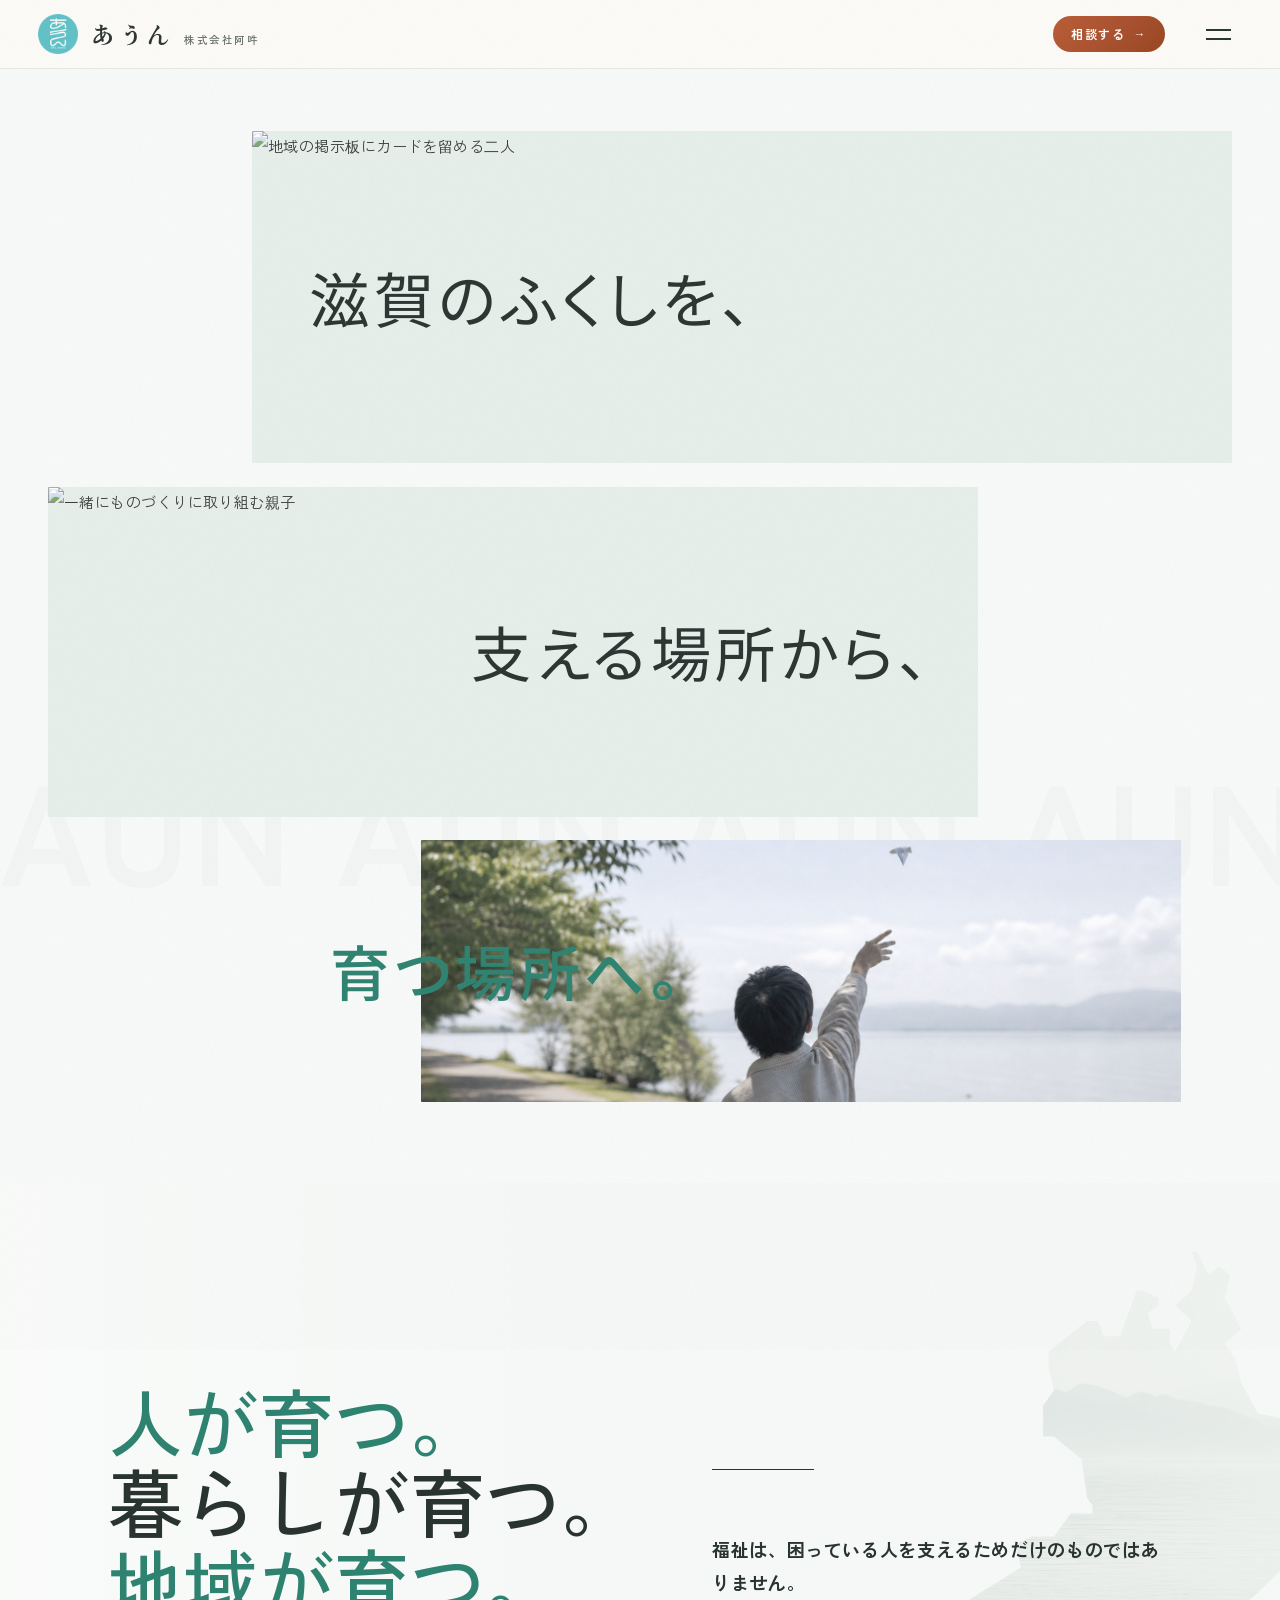
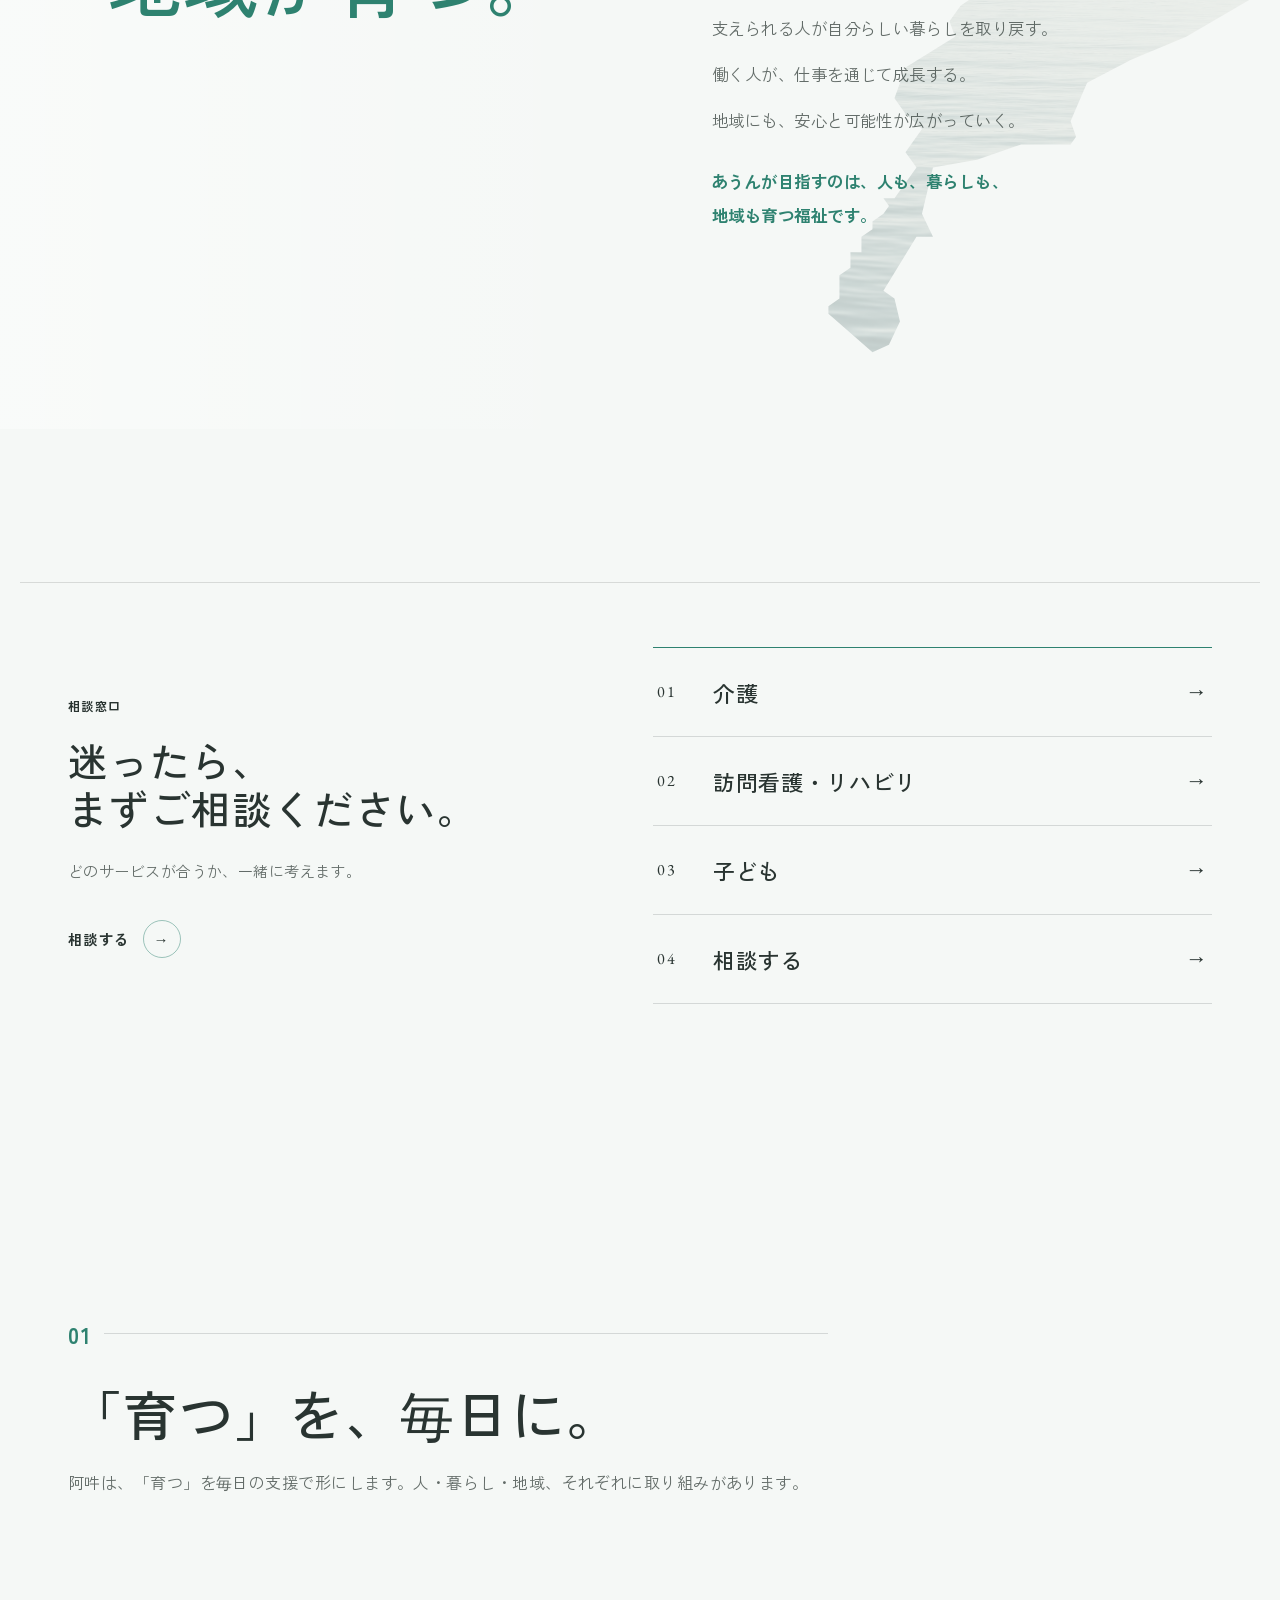
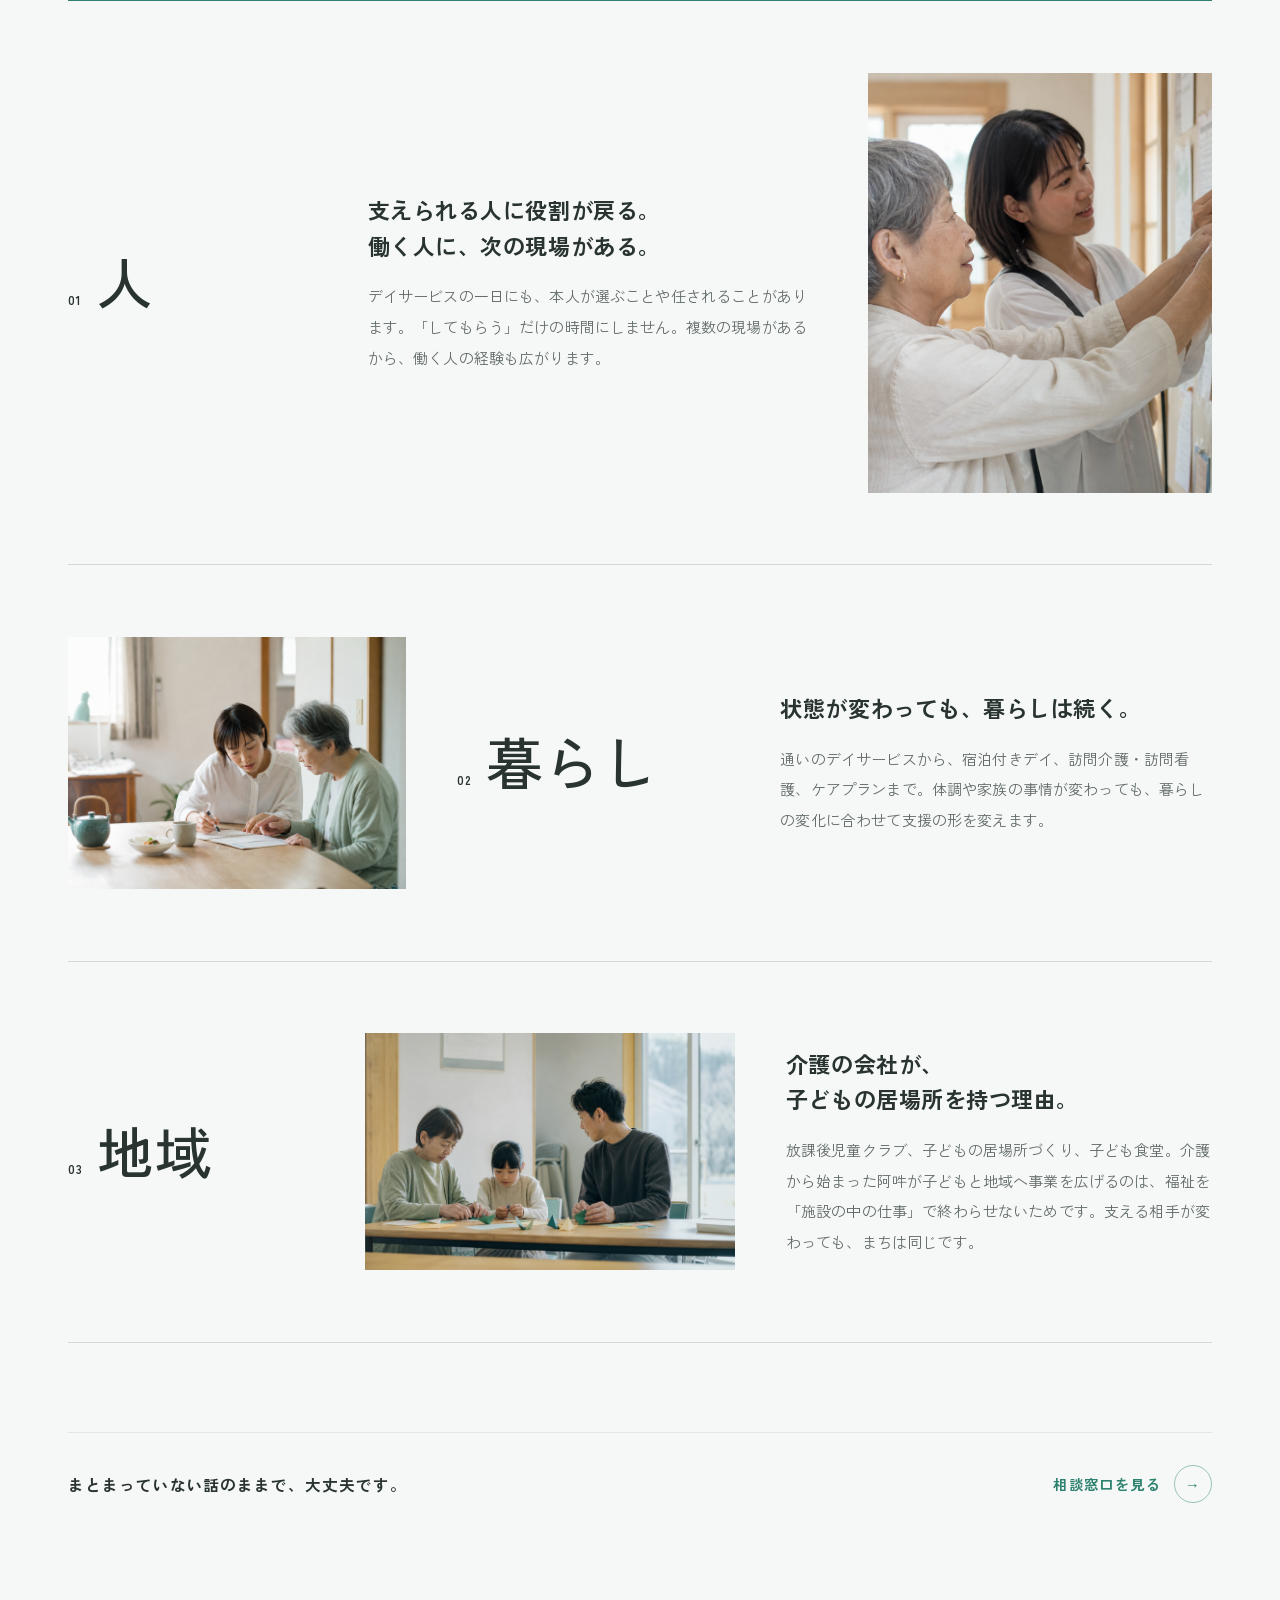
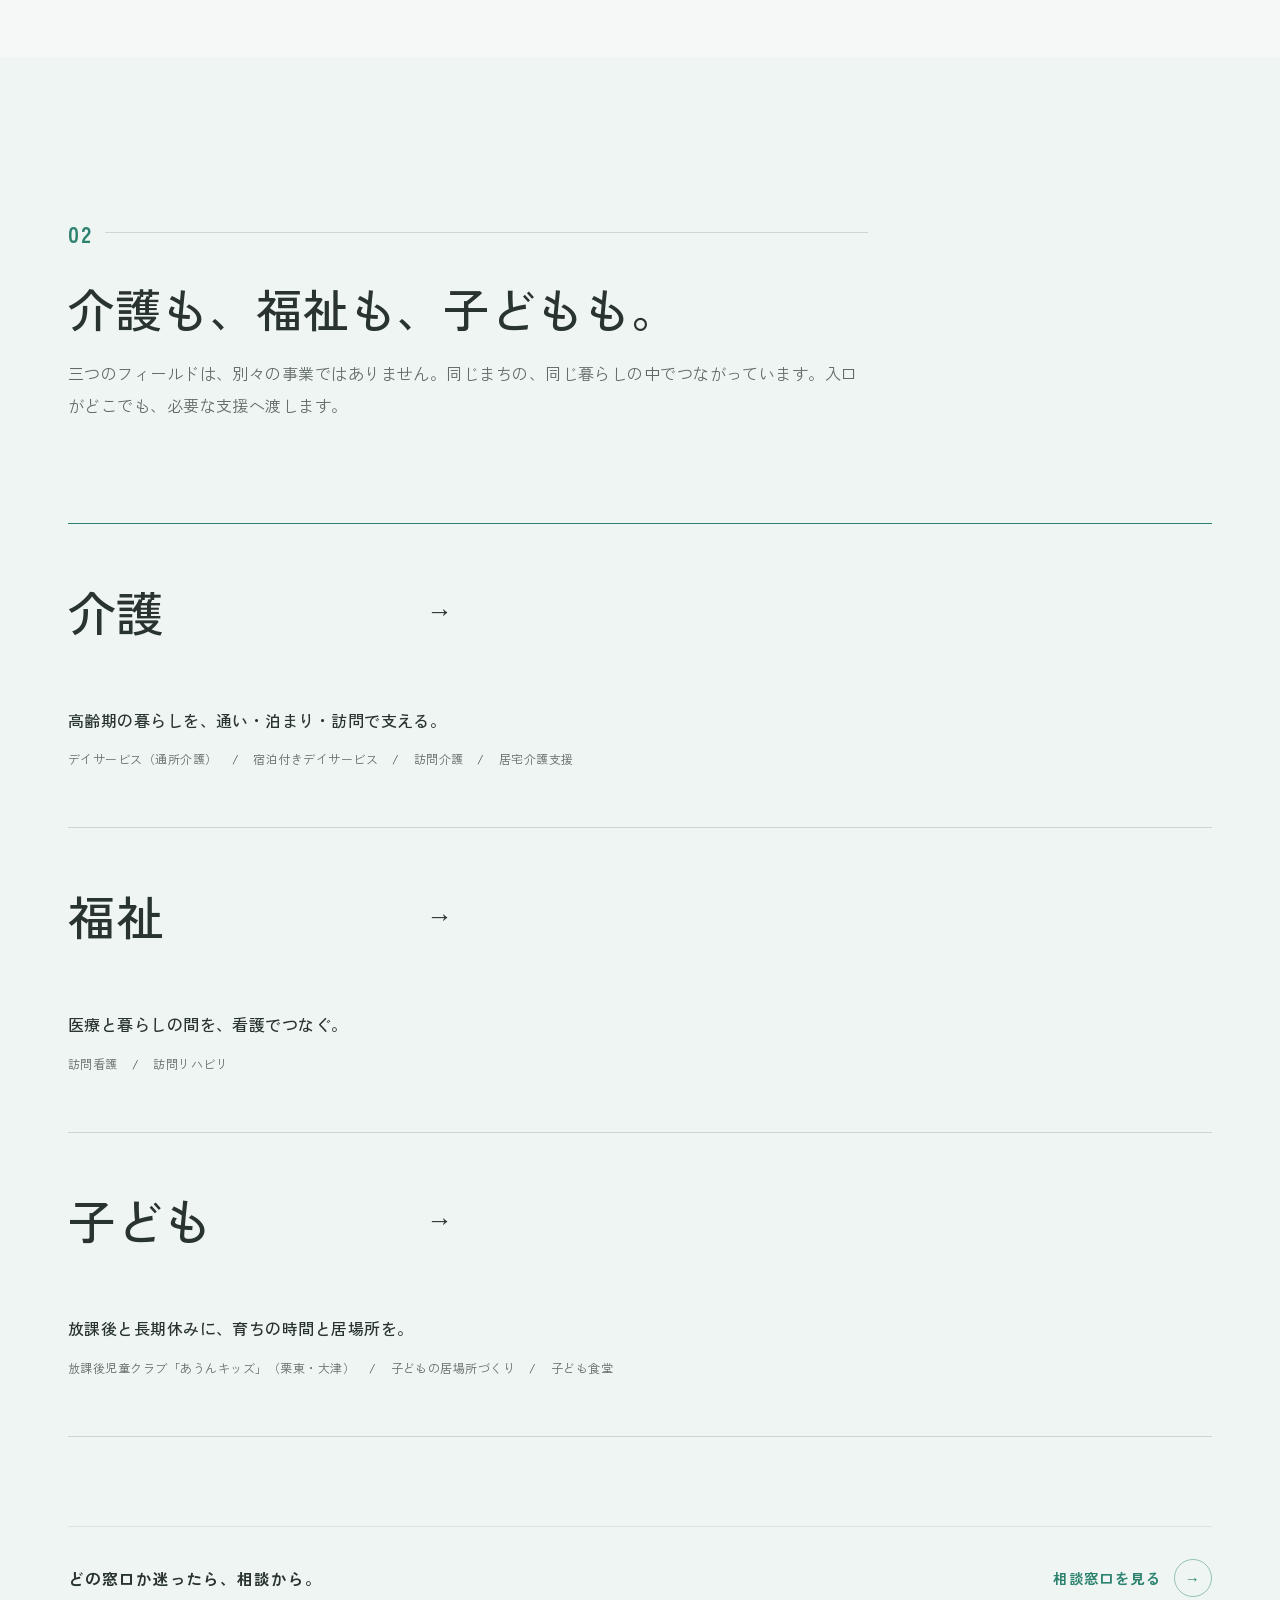
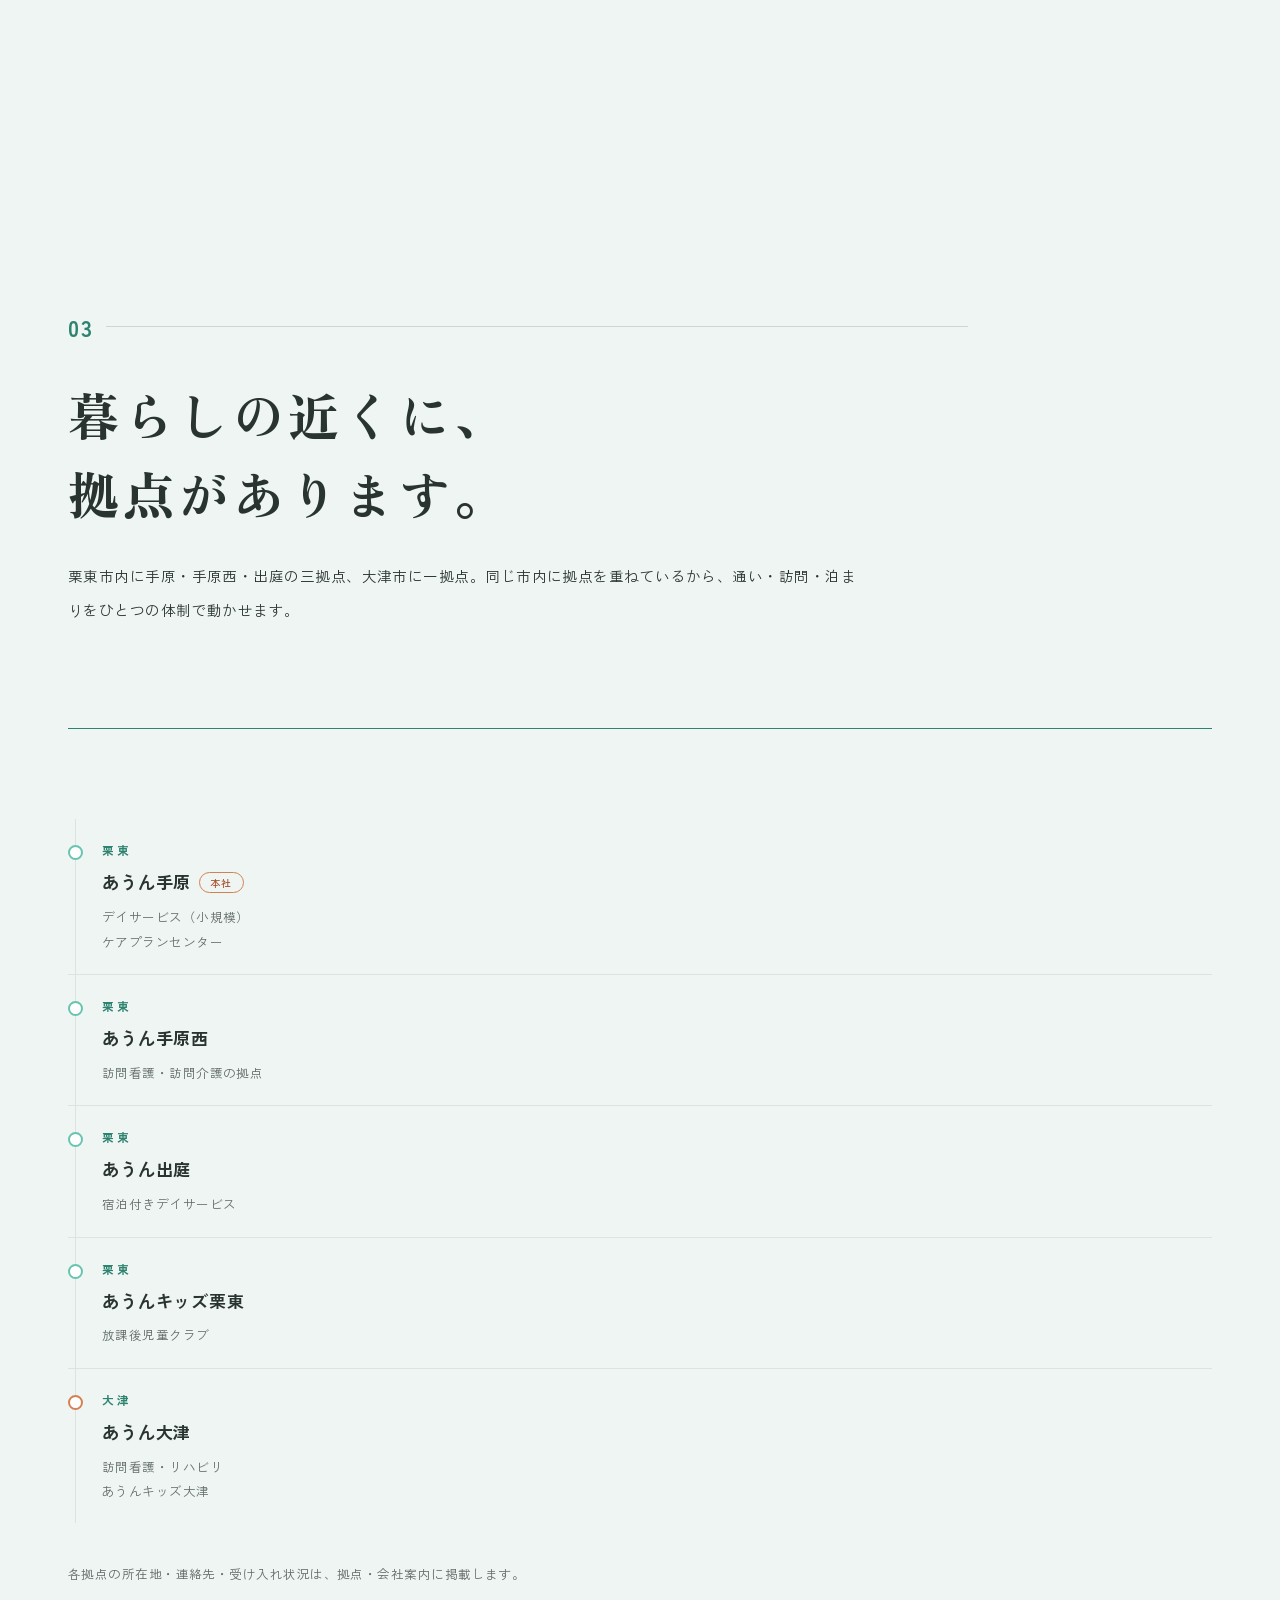
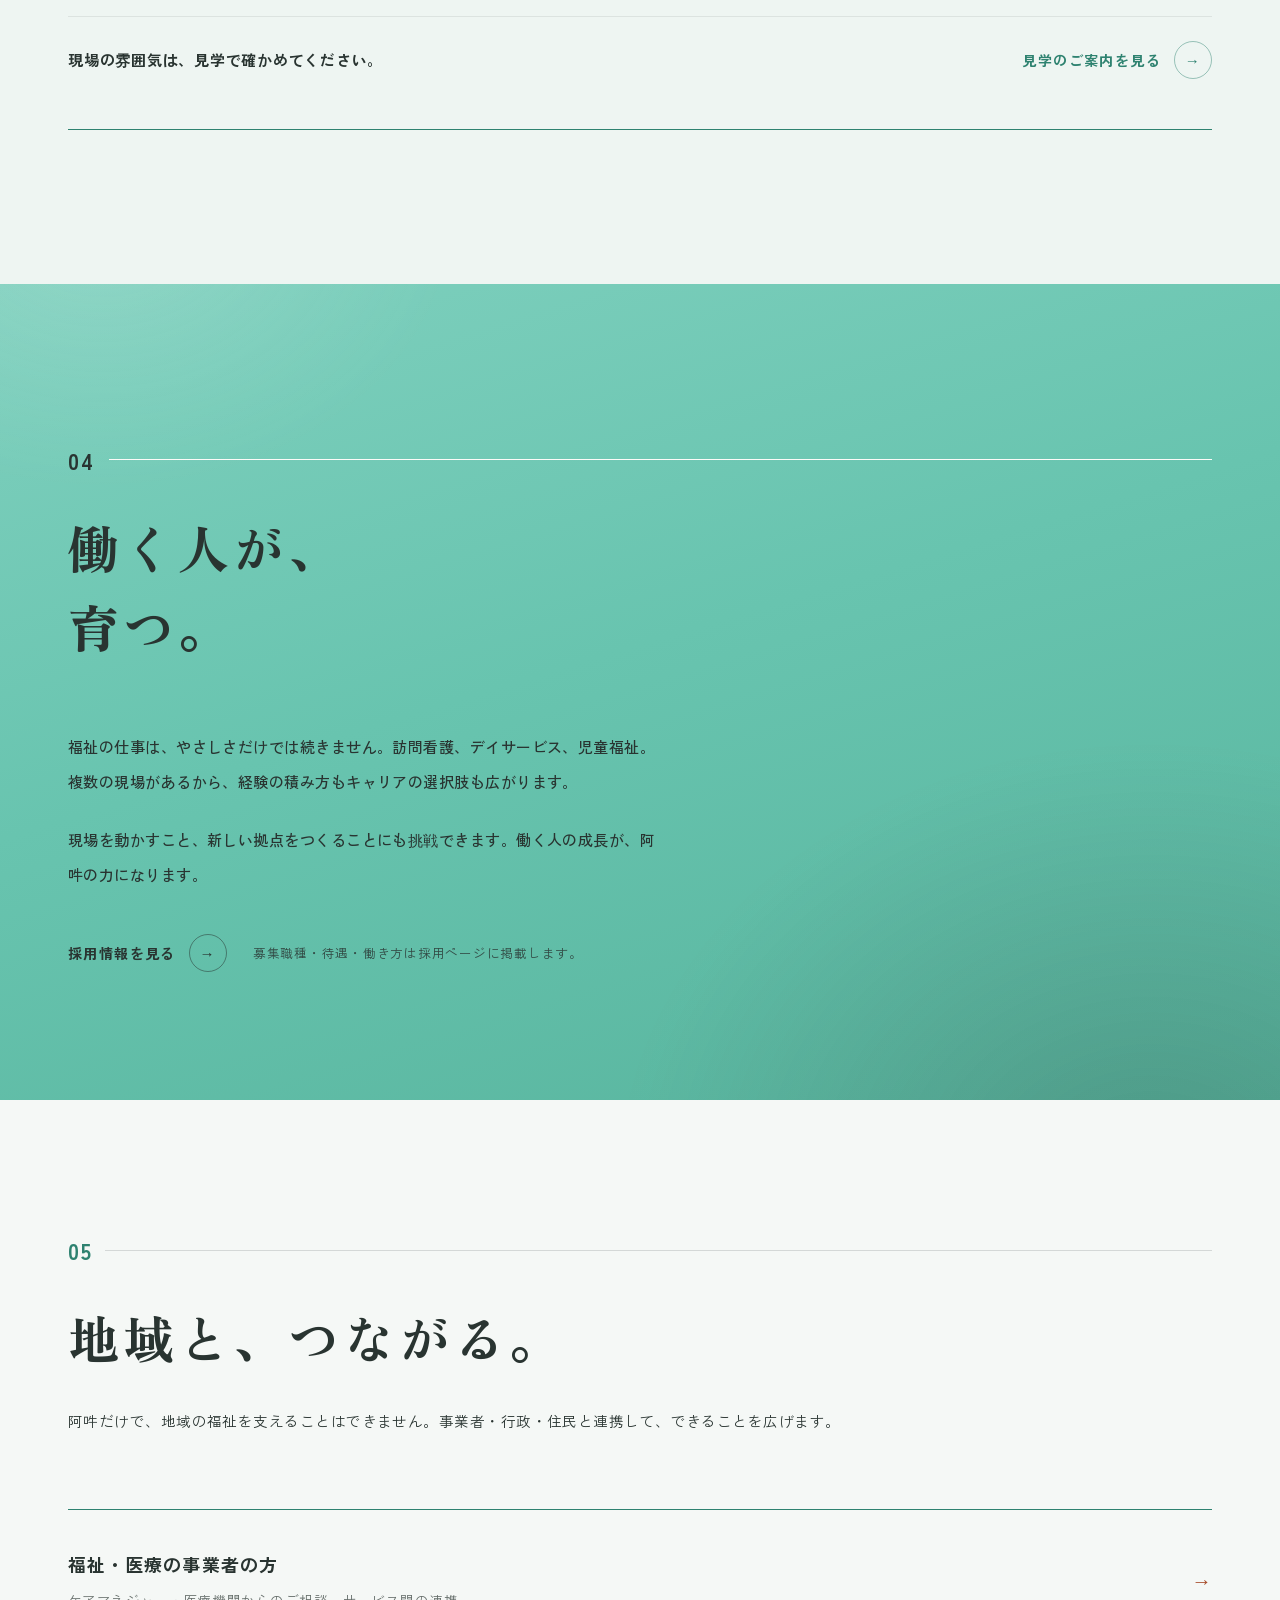
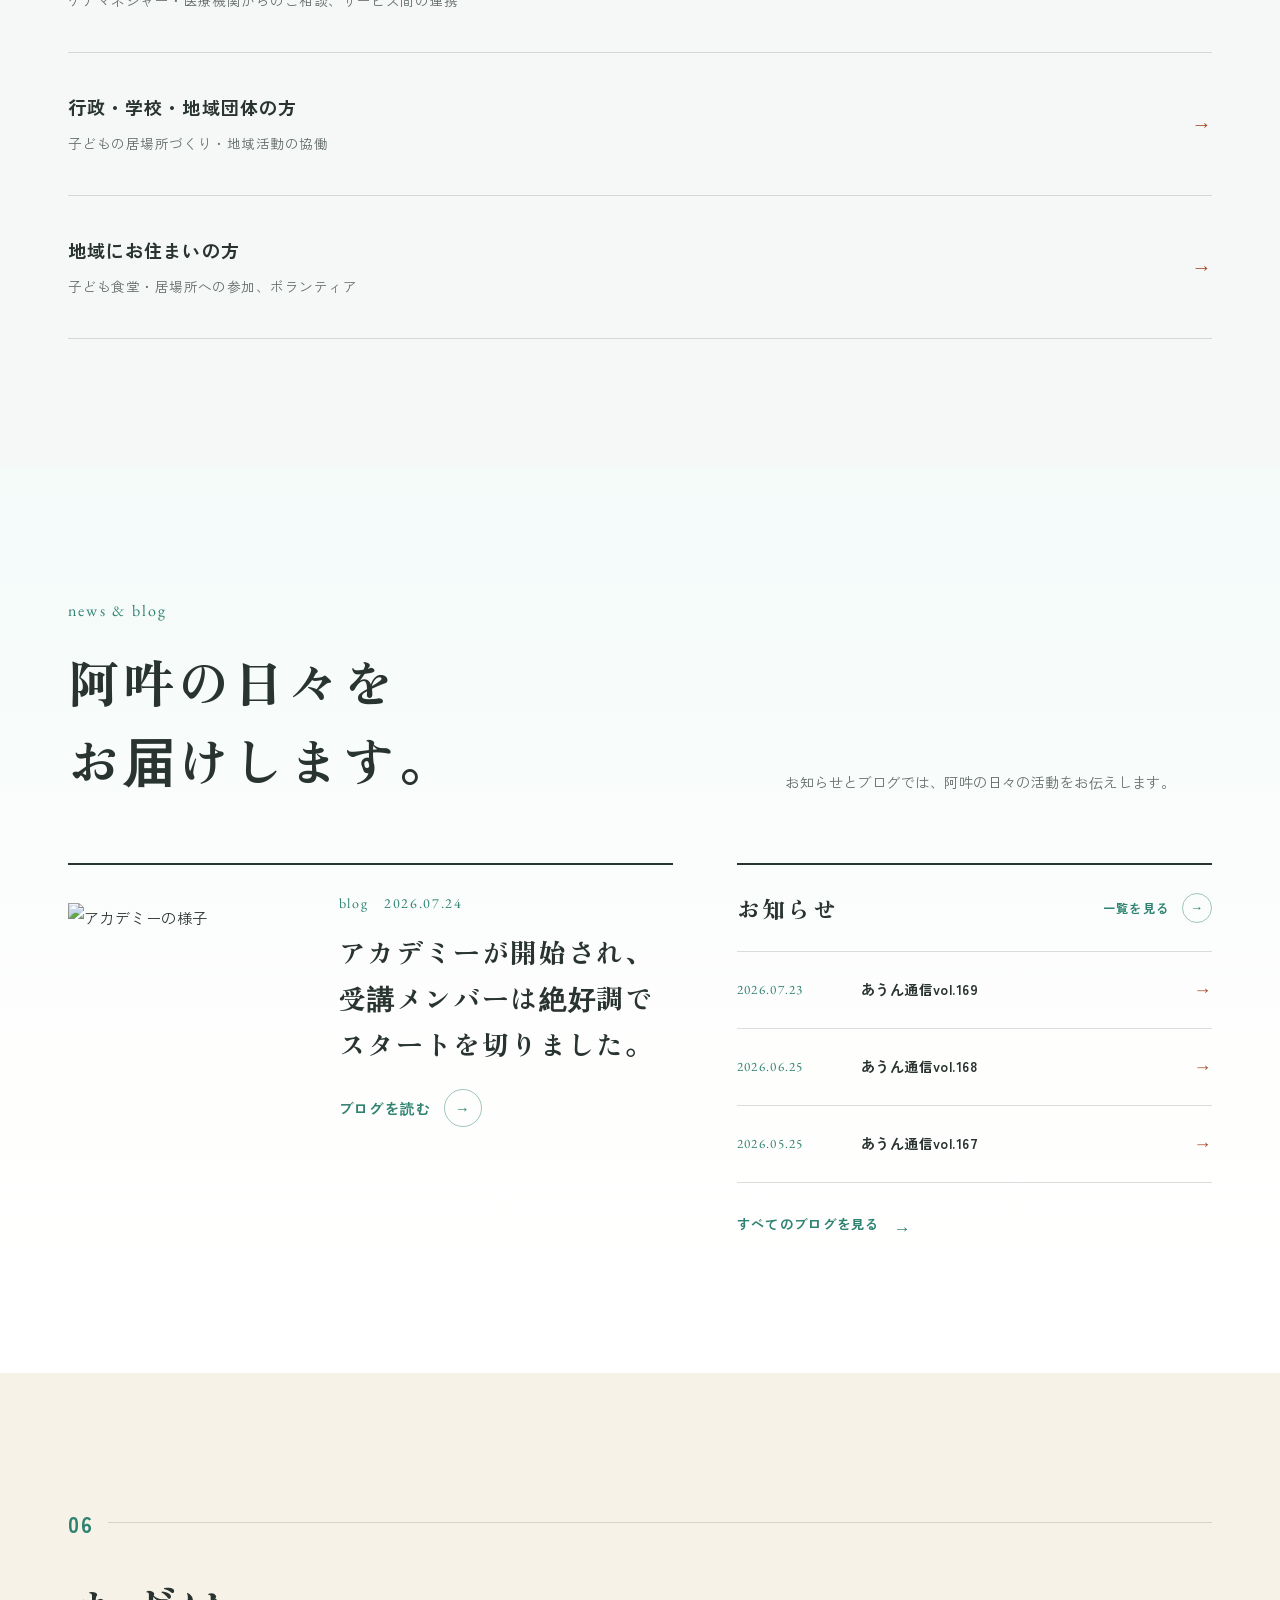
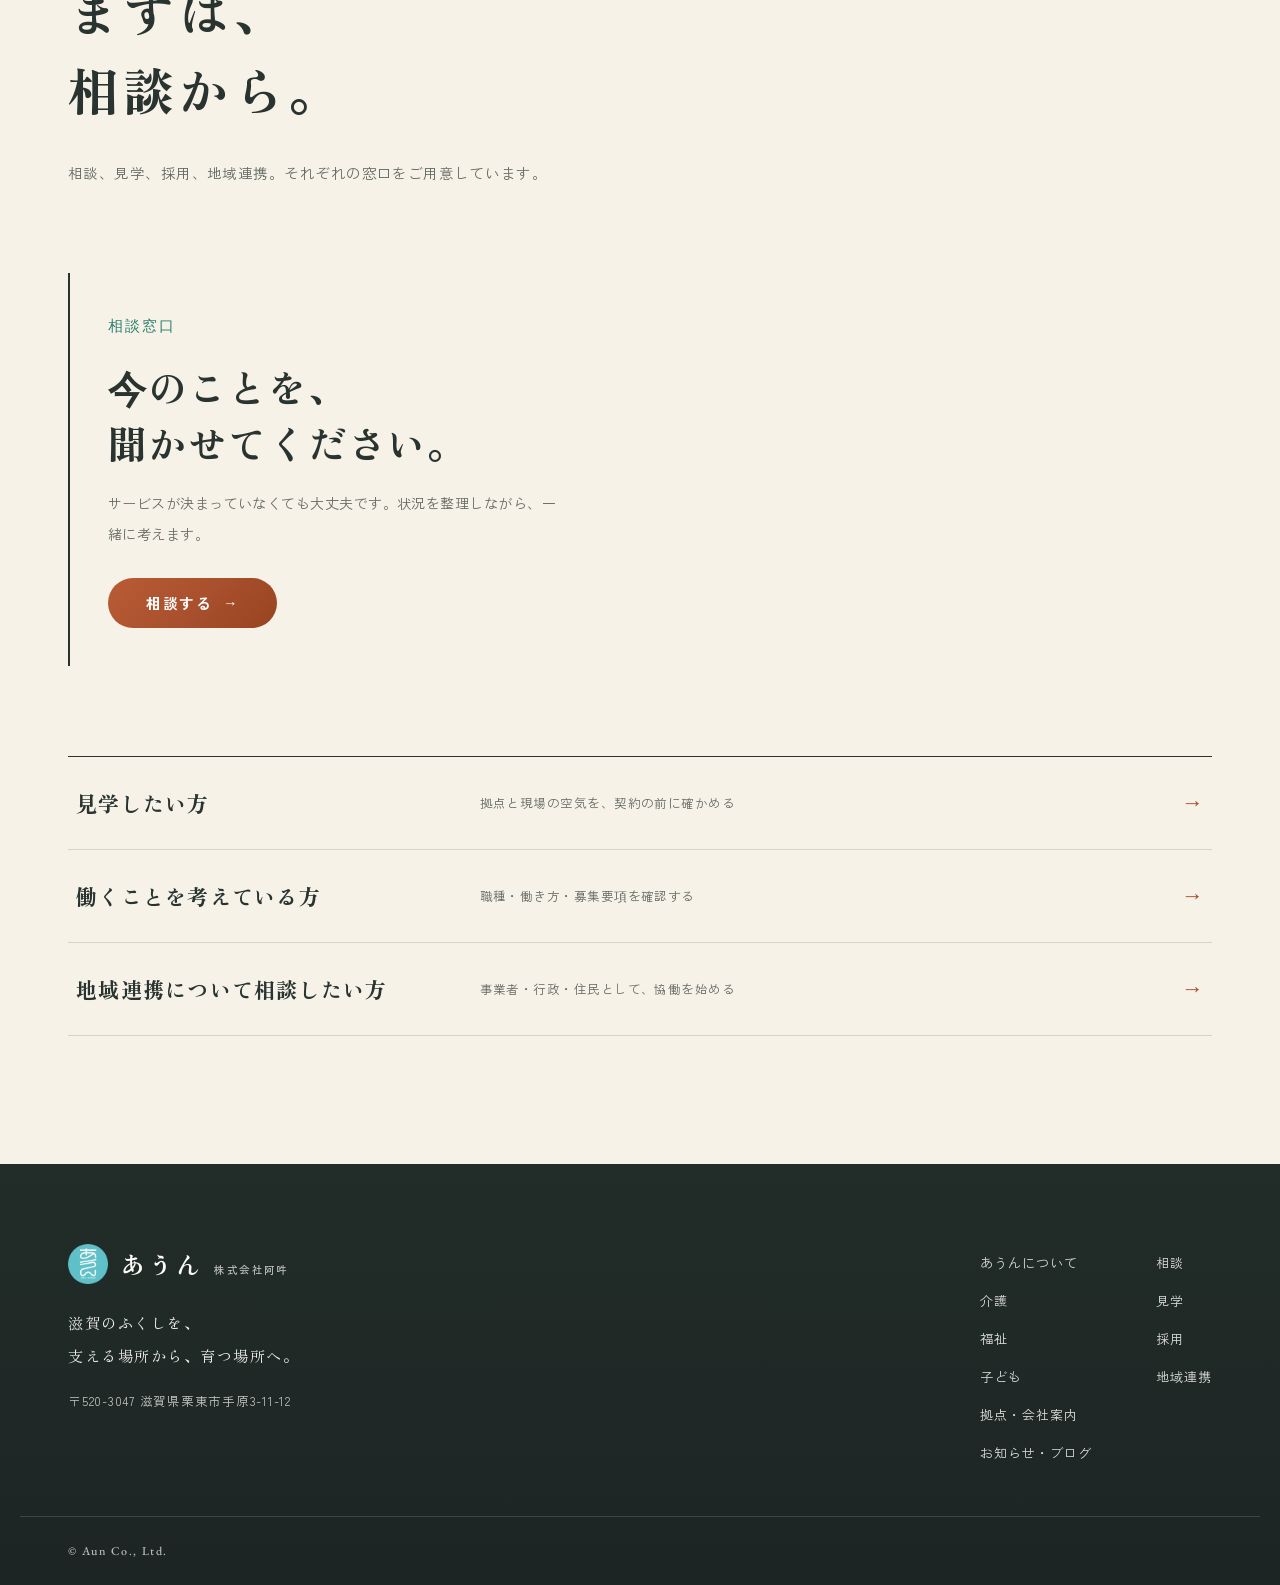
==== docs/v2/index.html @ 3abd8228 "Revert "FVスタイルの更新を確実に読み込む" This reverts commit 255cdb08923dcdbf431a34eb28701d3b0e1d5ca2." ====
<!DOCTYPE html>
<html lang="ja">
<head>
<meta charset="UTF-8">
<meta name="viewport" content="width=device-width, initial-scale=1.0">
<title>あうん｜滋賀のふくしを、支える場所から、育つ場所へ。｜株式会社阿吽</title>
<meta name="description" content="株式会社阿吽は、滋賀・栗東と大津で介護・福祉・子どもの三つのフィールドを運営する総合福祉事業者です。人も、暮らしも、地域も育つ福祉をつくります。">
<link rel="preconnect" href="https://fonts.googleapis.com">
<link rel="preconnect" href="https://fonts.gstatic.com" crossorigin>
<link href="https://fonts.googleapis.com/css2?family=Noto+Sans+JP:wght@400;500&display=swap" rel="stylesheet">
<link rel="stylesheet" href="css/fonts.css">
<link rel="stylesheet" href="css/style.css?v=editorial-20260805c">
</head>
<body class="home">

<a class="skip-link" href="#main">本文へ</a>
<div class="grain" aria-hidden="true"></div>

<!-- ============ HEADER ============ -->
<header class="site-header" id="site-header">
  <div class="header-inner">
    <a href="index.html" class="logo" aria-label="あうん 株式会社阿吽 トップへ">
      <img src="assets/logo.png" alt="" class="logo-img">
      <span class="logo-text">あうん<small>株式会社阿吽</small></span>
    </a>
    <nav class="global-nav" aria-label="サイト内メニュー">
      <ul>
        <li><a href="about.html">あうんについて</a></li>
        <li class="has-drop">
          <a href="care.html">事業紹介</a>
          <div class="drop">
            <a href="care.html">介護<small>care</small></a>
            <a href="fukushi.html">福祉<small>fukushi</small></a>
            <a href="kodomo.html">子ども<small>kodomo</small></a>
          </div>
        </li>
        <li><a href="company.html">拠点・会社案内</a></li>
        <li><a href="#updates">お知らせ・ブログ</a></li>
      </ul>
    </nav>
    <div class="header-actions" aria-label="目的別の窓口">
      <a href="soudan.html" class="btn btn-cta btn-s">相談する</a>
      <a href="kengaku.html" class="btn btn-line btn-s">見学する</a>
      <a href="recruit.html" class="header-textlink">採用</a>
      <a href="renkei.html" class="header-textlink">地域連携</a>
    </div>
    <button class="menu-toggle" id="menu-toggle" aria-expanded="false" aria-controls="mobile-menu" aria-label="メニューを開く">
      <span></span><span></span>
    </button>
  </div>
</header>

<!-- mobile menu -->
<div class="mobile-menu" id="mobile-menu" hidden>
  <nav aria-label="メニュー">
    <ul class="mobile-nav">
      <li><a href="about.html"><em>01</em>あうんについて</a></li>
      <li><a href="care.html"><em>02</em>介護</a></li>
      <li><a href="fukushi.html"><em>03</em>福祉</a></li>
      <li><a href="kodomo.html"><em>04</em>子ども</a></li>
      <li><a href="company.html"><em>05</em>拠点・会社案内</a></li>
      <li><a href="#updates"><em>06</em>お知らせ・ブログ</a></li>
      <li><a href="recruit.html"><em>07</em>採用情報</a></li>
    </ul>
    <div class="mobile-actions">
      <a href="soudan.html" class="btn btn-cta">相談する</a>
      <a href="kengaku.html" class="btn btn-line">見学を申し込む</a>
      <a href="recruit.html" class="btn btn-ghost">採用情報</a>
      <a href="renkei.html" class="btn btn-ghost">地域連携の相談</a>
    </div>
  </nav>
</div>

<main id="main">

<!-- ============ FV：言葉の余白を、暮らしの写真がつなぐ ============ -->
<div class="aun-loader" aria-hidden="true">
  <div class="aun-loader-mark"><img src="assets/logo.svg" alt=""><span>AUN</span></div>
</div>
<section class="fv fv-new" id="top">
  <div class="fv-aun-marquee" aria-hidden="true"><span>AUN AUN AUN AUN AUN AUN</span><span>AUN AUN AUN AUN AUN AUN</span></div>
  <div class="fv-copy-flow fv-editorial-flow">
    <div class="fv-stage fv-stage--one">
      <figure class="fv-media fv-media--people">
        <img src="assets/growth/fv-editorial-connection.png" alt="地域の掲示板にカードを留める二人">
      </figure>
      <span class="fv-flow-copy fx fx-rise">滋賀のふくしを、</span>
    </div>
    <div class="fv-stage fv-stage--two">
      <figure class="fv-media fv-media--daily">
        <img src="assets/growth/fv-editorial-focus.png" alt="一緒にものづくりに取り組む親子">
      </figure>
      <span class="fv-flow-copy fx fx-rise">支える場所から、</span>
    </div>
    <div class="fv-stage fv-stage--three">
      <figure class="fv-media fv-media--growth">
        <img src="assets/growth/growth-airplane.png" alt="空へ手を伸ばす子ども">
      </figure>
      <span class="fv-flow-copy fv-flow-copy--accent fx fx-rise">育つ場所へ。</span>
    </div>
  </div>
</section>

<!-- ============ MANIFESTO：2ndビュー ============ -->
<section class="manifesto" id="manifesto">
  <div class="manifesto-lake" aria-hidden="true"><img src="assets/fv-lake-surface-v2.png" alt=""></div>
  <div class="container manifesto-inner">
    <h2 class="mani-copy">
      <span class="row"><span class="fx fx-rise"><span class="mani-phrase">人が育つ。</span></span></span>
      <span class="row"><span class="fx fx-rise"><span class="mani-phrase">暮らしが育つ。</span></span></span>
      <span class="row"><span class="fx fx-rise"><span class="mani-phrase">地域が育つ。</span></span></span>
    </h2>
    <div class="mani-text fx fx-fade">
      <p class="mani-sentence mani-sentence--opening">福祉は、困っている人を支えるためだけのものではありません。</p>
      <p class="mani-sentence"><span class="mani-phrase">支えられる人が自分らしい</span><span class="mani-phrase">暮らしを取り戻す。</span></p>
      <p class="mani-sentence">働く人が、仕事を通じて成長する。</p>
      <p class="mani-sentence"><span class="mani-phrase">地域にも、安心と可能性が</span><span class="mani-phrase">広がっていく。</span></p>
      <p class="mani-sentence mani-sentence--closing">あうんが目指すのは、<span class="mani-phrase">人も、暮らしも、</span><span class="mani-phrase">地域も育つ福祉です。</span></p>
    </div>
  </div>
</section>

<!-- ============ QUICK GUIDE：困りごとから入る ============ -->
<section class="quick-guide" aria-labelledby="quick-guide-title">
  <div class="container quick-guide-inner">
    <div class="quick-guide-copy fx fx-rise">
      <p class="quick-guide-kicker">相談窓口</p>
      <h2 id="quick-guide-title">迷ったら、<br>まずご相談ください。</h2>
      <p>どのサービスが合うか、一緒に考えます。</p>
      <a href="soudan.html" class="textlink">相談する</a>
    </div>
    <ol class="quick-guide-list" aria-label="お困りごとから探す">
      <li class="fx fx-rise"><a href="care.html"><span class="quick-num">01</span><span class="quick-label">介護</span><span class="quick-arrow" aria-hidden="true">→</span></a></li>
      <li class="fx fx-rise"><a href="fukushi.html"><span class="quick-num">02</span><span class="quick-label">訪問看護・リハビリ</span><span class="quick-arrow" aria-hidden="true">→</span></a></li>
      <li class="fx fx-rise"><a href="kodomo.html"><span class="quick-num">03</span><span class="quick-label">子ども</span><span class="quick-arrow" aria-hidden="true">→</span></a></li>
      <li class="fx fx-rise"><a href="soudan.html"><span class="quick-num">04</span><span class="quick-label">相談する</span><span class="quick-arrow" aria-hidden="true">→</span></a></li>
    </ol>
  </div>
</section>

<!-- ============ 01 育つの実装 ============ -->
<section class="section sodatsu" id="sodatsu">
  <div class="container">
    <div class="section-head fx fx-rise">
      <p class="sec-num"><span class="num">01</span><i></i><span class="aun-pair" aria-hidden="true"><i></i><i></i></span></p>
      <h2 class="sec-title">「育つ」を、<br class="sp">毎日に。</h2>
      <p class="sec-intro">阿吽は、「育つ」を毎日の支援で形にします。人・暮らし・地域、それぞれに取り組みがあります。</p>
    </div>

    <div class="sodatsu-list">
      <article class="sodatsu-item fx fx-rise">
        <div class="sodatsu-key">
          <span class="key-num en">01</span>
          <h3>人<span class="key-en en">hito</span></h3>
        </div>
        <div class="sodatsu-body">
          <h4>支えられる人に役割が戻る。<br>働く人に、次の現場がある。</h4>
          <p>デイサービスの一日にも、本人が選ぶことや任されることがあります。「してもらう」だけの時間にしません。複数の現場があるから、働く人の経験も広がります。</p>
        </div>
        <figure class="sodatsu-visual sodatsu-visual--person">
          <img src="assets/growth/growth-community.png" alt="地域の掲示板に手を伸ばす人">
        </figure>
      </article>

      <article class="sodatsu-item fx fx-rise">
        <div class="sodatsu-key">
          <span class="key-num en">02</span>
          <h3>暮らし<span class="key-en en">kurashi</span></h3>
        </div>
        <div class="sodatsu-body">
          <h4>状態が変わっても、暮らしは続く。</h4>
          <p>通いのデイサービスから、宿泊付きデイ、訪問介護・訪問看護、ケアプランまで。体調や家族の事情が変わっても、暮らしの変化に合わせて支援の形を変えます。</p>
        </div>
        <figure class="sodatsu-visual sodatsu-visual--life">
          <img src="assets/growth/growth-home-plan.png" alt="自宅で予定を一緒に確認する親子">
        </figure>
      </article>

      <article class="sodatsu-item fx fx-rise">
        <div class="sodatsu-key">
          <span class="key-num en">03</span>
          <h3>地域<span class="key-en en">chiiki</span></h3>
        </div>
        <div class="sodatsu-body">
          <h4>介護の会社が、<br class="sodatsu-copy-break">子どもの居場所を持つ理由。</h4>
          <p>放課後児童クラブ、子どもの居場所づくり、子ども食堂。介護から始まった阿吽が子どもと地域へ事業を広げるのは、福祉を「施設の中の仕事」で終わらせないためです。支える相手が変わっても、まちは同じです。</p>
        </div>
        <figure class="sodatsu-visual sodatsu-visual--community">
          <img src="assets/growth/growth-community-craft.png" alt="地域の場で折り紙をつくる人たち">
        </figure>
      </article>
    </div>

    <div class="sec-cta fx fx-fade">
      <p>まとまっていない話のままで、大丈夫です。</p>
      <a href="soudan.html" class="textlink">相談窓口を見る</a>
    </div>
  </div>
</section>

<!-- ============ DIVIDER ============ -->
<div class="divider-flow" aria-hidden="true">
  <div class="divider-track">
    <span>滋賀のふくしを、<em class="solid">支える場所から、</em>育つ場所へ。</span>
    <span>滋賀のふくしを、<em class="solid">支える場所から、</em>育つ場所へ。</span>
  </div>
</div>

<!-- ============ 02 三つのフィールド ============ -->
<section class="section jigyo" id="jigyo">
  <div class="container">
    <div class="section-head fx fx-rise">
      <p class="sec-num"><span class="num">02</span><i></i><span class="aun-pair" aria-hidden="true"><i></i><i></i></span></p>
      <h2 class="sec-title">介護も、福祉も、<br class="sp">子どもも。</h2>
      <p class="sec-intro">三つのフィールドは、別々の事業ではありません。同じまちの、同じ暮らしの中でつながっています。入口がどこでも、必要な支援へ渡します。</p>
    </div>

    <div class="field-rows">
      <article class="field-row fx fx-rise">
        <span class="f-ghost" aria-hidden="true">介</span>
        <a href="care.html">
          <h3 class="f-name">介護</h3>
          <div class="f-body">
            <p>高齢期の暮らしを、通い・泊まり・訪問で支える。</p>
            <ul class="f-services">
              <li>デイサービス（通所介護）</li><li>宿泊付きデイサービス</li><li>訪問介護</li><li>居宅介護支援</li>
            </ul>
          </div>
          <span class="f-arrow" aria-hidden="true">→</span>
        </a>
      </article>
      <article class="field-row fx fx-rise">
        <span class="f-ghost" aria-hidden="true">福</span>
        <a href="fukushi.html">
          <h3 class="f-name">福祉</h3>
          <div class="f-body">
            <p>医療と暮らしの間を、看護でつなぐ。</p>
            <ul class="f-services">
              <li>訪問看護</li><li>訪問リハビリ</li>
            </ul>
          </div>
          <span class="f-arrow" aria-hidden="true">→</span>
        </a>
      </article>
      <article class="field-row fx fx-rise">
        <span class="f-ghost" aria-hidden="true">子</span>
        <a href="kodomo.html">
          <h3 class="f-name">子ども</h3>
          <div class="f-body">
            <p>放課後と長期休みに、育ちの時間と居場所を。</p>
            <ul class="f-services">
              <li>放課後児童クラブ「あうんキッズ」（栗東・大津）</li><li>子どもの居場所づくり</li><li>子ども食堂</li>
            </ul>
          </div>
          <span class="f-arrow" aria-hidden="true">→</span>
        </a>
      </article>
    </div>

    <div class="sec-cta fx fx-fade">
      <p>どの窓口か迷ったら、相談から。</p>
      <a href="soudan.html" class="textlink">相談窓口を見る</a>
    </div>
  </div>
</section>

<!-- ============ 03 拠点と地域 ============ -->
<section class="section kyoten" id="kyoten">
  <span class="watermark" aria-hidden="true">場</span>
  <div class="container">
    <div class="section-head fx fx-rise">
      <p class="sec-num"><span class="num">03</span><i></i><span class="aun-pair" aria-hidden="true"><i></i><i></i></span></p>
      <h2 class="sec-title">暮らしの近くに、<br>拠点があります。</h2>
      <p class="sec-intro">栗東市内に手原・手原西・出庭の三拠点、大津市に一拠点。同じ市内に拠点を重ねているから、通い・訪問・泊まりをひとつの体制で動かせます。</p>
    </div>

    <div class="route-panel fx fx-fade">
      <div class="route">
        <div class="route-spine" aria-hidden="true"><i></i></div>
        <ol class="route-nodes">
          <li class="route-node">
            <span class="node-mark" aria-hidden="true"></span>
            <p class="n-city">栗東</p>
            <p class="n-name">あうん手原<span class="n-tag">本社</span></p>
            <p class="n-role">デイサービス（小規模）<br>ケアプランセンター</p>
          </li>
          <li class="route-node">
            <span class="node-mark" aria-hidden="true"></span>
            <p class="n-city">栗東</p>
            <p class="n-name">あうん手原西</p>
            <p class="n-role">訪問看護・訪問介護の拠点</p>
          </li>
          <li class="route-node">
            <span class="node-mark" aria-hidden="true"></span>
            <p class="n-city">栗東</p>
            <p class="n-name">あうん出庭</p>
            <p class="n-role">宿泊付きデイサービス</p>
          </li>
          <li class="route-node">
            <span class="node-mark" aria-hidden="true"></span>
            <p class="n-city">栗東</p>
            <p class="n-name">あうんキッズ栗東</p>
            <p class="n-role">放課後児童クラブ</p>
          </li>
          <li class="route-node is-far">
            <span class="node-mark" aria-hidden="true"></span>
            <p class="n-city">大津</p>
            <p class="n-name">あうん大津</p>
            <p class="n-role">訪問看護・リハビリ<br>あうんキッズ大津</p>
          </li>
        </ol>
      </div>
      <p class="kyoten-note">各拠点の所在地・連絡先・受け入れ状況は、拠点・会社案内に掲載します。</p>
      <div class="route-cta">
        <p>現場の雰囲気は、見学で確かめてください。</p>
        <a href="kengaku.html" class="textlink">見学のご案内を見る</a>
      </div>
    </div>
  </div>
</section>

<!-- ============ 04 働く人 ============ -->
<section class="section hataraku" id="hataraku">
  <span class="watermark wm-light" aria-hidden="true">人</span>
  <div class="hataraku-inner container">
    <div class="section-head fx fx-rise">
      <p class="sec-num"><span class="num">04</span><i></i><span class="aun-pair" aria-hidden="true"><i></i><i></i></span></p>
      <h2 class="sec-title">働く人が、<br><span class="emp">育つ。</span></h2>
    </div>
    <div class="hataraku-body fx fx-rise">
      <p>福祉の仕事は、やさしさだけでは続きません。訪問看護、デイサービス、児童福祉。複数の現場があるから、経験の積み方もキャリアの選択肢も広がります。</p>
      <p>現場を動かすこと、新しい拠点をつくることにも挑戦できます。働く人の成長が、阿吽の力になります。</p>
      <div class="sec-cta left">
        <a href="recruit.html" class="textlink">採用情報を見る</a>
        <p class="cta-note">募集職種・待遇・働き方は採用ページに掲載します。</p>
      </div>
    </div>
  </div>
</section>

<!-- ============ 05 地域との関係 ============ -->
<section class="section chiiki" id="chiiki">
  <span class="watermark" aria-hidden="true">縁</span>
  <div class="container">
    <div class="section-head fx fx-rise">
      <p class="sec-num"><span class="num">05</span><i></i><span class="aun-pair" aria-hidden="true"><i></i><i></i></span></p>
      <h2 class="sec-title">地域と、つながる。</h2>
      <p class="sec-intro">阿吽だけで、地域の福祉を支えることはできません。事業者・行政・住民と連携して、できることを広げます。</p>
    </div>

    <ul class="chiiki-list">
      <li class="fx fx-rise">
        <a href="renkei.html">
          <p class="c-who">福祉・医療の事業者の方</p>
          <p class="c-what">ケアマネジャー・医療機関からのご相談、サービス間の連携</p>
          <span class="c-arrow" aria-hidden="true">→</span>
        </a>
      </li>
      <li class="fx fx-rise">
        <a href="renkei.html">
          <p class="c-who">行政・学校・地域団体の方</p>
          <p class="c-what">子どもの居場所づくり・地域活動の協働</p>
          <span class="c-arrow" aria-hidden="true">→</span>
        </a>
      </li>
      <li class="fx fx-rise">
        <a href="renkei.html">
          <p class="c-who">地域にお住まいの方</p>
          <p class="c-what">子ども食堂・居場所への参加、ボランティア</p>
          <span class="c-arrow" aria-hidden="true">→</span>
        </a>
      </li>
    </ul>
  </div>
</section>

<!-- ============ UPDATES：既存の更新資産を新しい導線へ ============ -->
<section class="section updates" id="updates">
  <div class="container">
    <div class="updates-head fx fx-rise">
      <div>
        <p class="updates-kicker">news &amp; blog</p>
        <h2>阿吽の日々を<br>お届けします。</h2>
      </div>
      <p>お知らせとブログでは、阿吽の日々の活動をお伝えします。</p>
    </div>
    <div class="updates-grid">
      <article class="updates-feature fx fx-rise">
        <a href="https://aun-shiga.co.jp/blog/1898.html">
          <img src="https://aun-shiga.co.jp/wp/wp-content/uploads/2026/05/IMG_8566-720x600.jpg" alt="アカデミーの様子">
          <div>
            <p class="updates-meta">blog　2026.07.24</p>
            <h3>アカデミーが開始され、受講メンバーは絶好調でスタートを切りました。</h3>
            <span class="textlink">ブログを読む</span>
          </div>
        </a>
      </article>
      <div class="updates-list fx fx-rise">
        <div class="updates-list-head"><h3>お知らせ</h3><a href="https://aun-shiga.co.jp/news/" class="textlink">一覧を見る</a></div>
        <ul>
          <li><a href="https://aun-shiga.co.jp/news/1884.html"><time datetime="2026-07-23">2026.07.23</time><span>あうん通信vol.169</span><b aria-hidden="true">→</b></a></li>
          <li><a href="https://aun-shiga.co.jp/news/1819.html"><time datetime="2026-06-25">2026.06.25</time><span>あうん通信vol.168</span><b aria-hidden="true">→</b></a></li>
          <li><a href="https://aun-shiga.co.jp/news/1744.html"><time datetime="2026-05-25">2026.05.25</time><span>あうん通信vol.167</span><b aria-hidden="true">→</b></a></li>
        </ul>
        <a class="updates-blog-link" href="https://aun-shiga.co.jp/blog/">すべてのブログを見る <span aria-hidden="true">→</span></a>
      </div>
    </div>
  </div>
</section>

<!-- ============ 06 行動導線 ============ -->
<section class="section actions" id="actions">
  <div class="actions-orb" aria-hidden="true"></div>
  <div class="container">
    <div class="section-head inverse fx fx-rise">
      <p class="sec-num"><span class="num">06</span><i></i><span class="aun-pair" aria-hidden="true"><i></i><i></i></span></p>
      <h2 class="sec-title">まずは、<br>相談から。</h2>
      <p class="sec-intro">相談、見学、採用、地域連携。それぞれの窓口を<span class="keep-word">ご用意</span>しています。</p>
    </div>

    <div class="action-final">
      <div class="action-primary fx fx-rise">
        <p class="action-kicker">相談窓口</p>
        <h3>今のことを、<br>聞かせてください。</h3>
        <p>サービスが決まっていなくても大丈夫です。状況を整理しながら、一緒に考えます。</p>
        <a href="soudan.html" class="btn btn-cta">相談する</a>
      </div>
      <ul class="action-links fx fx-fade">
        <li><a href="kengaku.html"><span>見学したい方</span><small>拠点と現場の空気を、契約の前に確かめる</small><b aria-hidden="true">→</b></a></li>
        <li><a href="recruit.html"><span>働くことを考えている方</span><small>職種・働き方・募集要項を確認する</small><b aria-hidden="true">→</b></a></li>
        <li><a href="renkei.html"><span>地域連携について相談したい方</span><small>事業者・行政・住民として、協働を始める</small><b aria-hidden="true">→</b></a></li>
      </ul>
    </div>
  </div>
</section>

</main>

<!-- ============ FOOTER ============ -->
<footer class="site-footer">
  <div class="container footer-inner">
    <div class="footer-id">
      <a href="index.html" class="logo footer-logo">
        <img src="assets/logo.png" alt="" class="logo-img">
        <span class="logo-text">あうん<small>株式会社阿吽</small></span>
      </a>
      <p class="footer-copy">滋賀のふくしを、<br>支える場所から、育つ場所へ。</p>
      <p class="footer-addr">〒520-3047 滋賀県栗東市手原3-11-12</p>
    </div>
    <nav class="footer-nav" aria-label="フッターメニュー">
      <ul>
        <li><a href="about.html">あうんについて</a></li>
        <li><a href="care.html">介護</a></li>
        <li><a href="fukushi.html">福祉</a></li>
        <li><a href="kodomo.html">子ども</a></li>
        <li><a href="company.html">拠点・会社案内</a></li>
        <li><a href="#updates">お知らせ・ブログ</a></li>
      </ul>
      <ul>
        <li><a href="soudan.html">相談</a></li>
        <li><a href="kengaku.html">見学</a></li>
        <li><a href="recruit.html">採用</a></li>
        <li><a href="renkei.html">地域連携</a></li>
      </ul>
    </nav>
  </div>
  <div class="container footer-foot">
    <p class="copyright en">&copy; Aun Co., Ltd.</p>
  </div>
</footer>

<script src="js/main.js?v=editorial-20260804"></script>
</body>
</html>
---- docs/v2/css/fonts.css ----
@charset "UTF-8";
/* Self-hosted subset fonts. 文言追加時はREADMEの手順でサブセット再生成。 */

@font-face { font-family: "Zen Old Mincho"; font-weight: 400; font-style: normal; font-display: swap;
  src: url("../assets/fonts/zenold-regular.woff2") format("woff2"); }
@font-face { font-family: "Zen Old Mincho"; font-weight: 700; font-style: normal; font-display: swap;
  src: url("../assets/fonts/zenold-bold.woff2") format("woff2"); }
@font-face { font-family: "Zen Old Mincho"; font-weight: 900; font-style: normal; font-display: swap;
  src: url("../assets/fonts/zenold-black.woff2") format("woff2"); }
@font-face { font-family: "Zen Kaku Gothic Antique"; font-weight: 400; font-style: normal; font-display: swap;
  src: url("../assets/fonts/zenkakuant-regular.woff2") format("woff2"); }
@font-face { font-family: "Zen Kaku Gothic Antique"; font-weight: 500; font-style: normal; font-display: swap;
  src: url("../assets/fonts/zenkakuant-medium.woff2") format("woff2"); }
@font-face { font-family: "Zen Kaku Gothic Antique"; font-weight: 700; font-style: normal; font-display: swap;
  src: url("../assets/fonts/zenkakuant-bold.woff2") format("woff2"); }
@font-face { font-family: "EB Garamond"; font-weight: 400 800; font-style: normal; font-display: swap;
  src: url("../assets/fonts/garamond-var.woff2") format("woff2-variations"); }
@font-face { font-family: "EB Garamond"; font-weight: 400 800; font-style: italic; font-display: swap;
  src: url("../assets/fonts/garamond-italic-var.woff2") format("woff2-variations"); }
---- docs/v2/css/style.css ----
@charset "UTF-8";
/* ==========================================================================
   AUN Corporate Site V2.1
   「滋賀のふくしを、支える場所から、育つ場所へ。」

   Soft White #FCFBF8 70% / AUN Turquoise #68C4AF (DIC 66) 20% /
   Sumi Ink（墨）#293431 7% / Warm Orange #D48151 3% / CTA #A84F2D (白文字専用)

   Type: Zen Old Mincho(意志) / Zen Kaku Gothic Antique(本文) / EB Garamond(欧文)
   ========================================================================== */

:root {
  --white: #FCFBF8;
  --paper: #FFFFFF;
  --tq: #68C4AF;
  --tq-ink: #2E8270;
  --tq-06: rgba(104, 196, 175, 0.06);
  --tq-10: rgba(104, 196, 175, 0.10);
  --tq-16: rgba(104, 196, 175, 0.16);
  --teal: #293431;
  --teal-70: rgba(41, 52, 49, 0.72);
  --line: rgba(41, 52, 49, 0.16);
  --line-soft: rgba(41, 52, 49, 0.09);
  --orange: #D48151;
  --cta: #A84F2D;
  --cta-hover: #8F3F20;

  --serif: "Zen Old Mincho", "Shippori Mincho", "Hiragino Mincho ProN", serif; /* @kind font */
  --sans: "Zen Kaku Gothic Antique", "Zen Kaku Gothic New", "Hiragino Kaku Gothic ProN", sans-serif; /* @kind font */
  --en: "EB Garamond", "Times New Roman", serif; /* @kind font */

  --header-h: 84px;
  --pad: clamp(20px, 4.5vw, 48px);
  --ease: cubic-bezier(0.22, 1, 0.36, 1); /* @kind other */
}

/* ---------- reset ---------- */
*, *::before, *::after { box-sizing: border-box; margin: 0; padding: 0; }
html { scroll-behavior: smooth; scroll-padding-top: calc(var(--header-h) + 12px); }
html, body { overflow-x: clip; }
body {
  background: linear-gradient(180deg, #FDFCFA 0%, #FCFBF8 42%, #F6F3EC 100%) fixed;
  color: var(--teal);
  font-family: var(--sans);
  font-size: 15px;
  line-height: 2;
  letter-spacing: 0.03em;
  font-feature-settings: "palt";
  -webkit-font-smoothing: antialiased;
}
img, svg { max-width: 100%; height: auto; display: block; }
ul, ol { list-style: none; }
a { color: inherit; text-decoration: none; }
a:focus-visible, button:focus-visible, input:focus-visible, select:focus-visible, textarea:focus-visible { outline: 3px solid var(--orange); outline-offset: 4px; }
em, i { font-style: normal; }
.en {
  font-family: var(--en);
  font-style: normal;
  font-weight: 500;
  letter-spacing: 0.18em;
}
.sp { display: none; }
.keep-word { white-space: nowrap; }

/* ---------- 阿吽の対 — 開いた円（阿）と閉じた円（吽）が互い違いに呼吸する ---------- */
.aun-pair { display: inline-flex; align-items: center; gap: 10px; line-height: 0; }
.aun-pair i { width: 10px; height: 10px; border-radius: 50%; }
.aun-pair i:first-child { border: 1.5px solid var(--tq-ink); animation: aunBreath 4.6s ease-in-out infinite; }
.aun-pair i:last-child { background: var(--orange); animation: aunBreath 4.6s ease-in-out -2.3s infinite; }
@keyframes aunBreath { 0%, 100% { transform: scale(1); opacity: 0.8; } 50% { transform: scale(1.4); opacity: 1; } }

/* 波紋 — スクロールの先でゆっくり広がる */
.ripple { position: absolute; border-radius: 50%; pointer-events: none; }
.ripple::before, .ripple::after { content: ""; position: absolute; inset: 0; border-radius: 50%; border: 1px solid rgba(46, 130, 112, 0.28); animation: rippleOut 8s var(--ease) infinite; }
.ripple::after { animation-delay: 4s; }
@keyframes rippleOut { from { transform: scale(0.72); opacity: 0; } 22% { opacity: 0.9; } to { transform: scale(1.55); opacity: 0; } }

/* 圏点（傍点）— 「育つ」の強調 */
.emp {
  -webkit-text-emphasis: filled sesame var(--orange);
  text-emphasis: filled sesame var(--orange);
}

.skip-link { position: absolute; left: -9999px; top: 0; background: var(--teal); color: var(--white); padding: 8px 16px; z-index: 300; }
.skip-link:focus { left: 0; }

.container { max-width: 1240px; margin-inline: auto; padding-inline: var(--pad); }

/* ---------- grain ---------- */
.grain {
  position: fixed; inset: -50%;
  width: 200%; height: 200%;
  pointer-events: none; z-index: 250; opacity: 0.05;
  background-image: url("data:image/svg+xml,%3Csvg xmlns='http://www.w3.org/2000/svg' width='240' height='240'%3E%3Cfilter id='n'%3E%3CfeTurbulence type='fractalNoise' baseFrequency='0.85' numOctaves='2' stitchTiles='stitch'/%3E%3CfeColorMatrix type='saturate' values='0'/%3E%3C/filter%3E%3Crect width='100%25' height='100%25' filter='url(%23n)'/%3E%3C/svg%3E");
  animation: grainShift 9s steps(6) infinite;
}
@keyframes grainShift {
  0%,100% { transform: translate(0,0); } 20% { transform: translate(-2%,1%); }
  40% { transform: translate(1%,-2%); } 60% { transform: translate(-1%,2%); } 80% { transform: translate(2%,1%); }
}

/* ---------- buttons ---------- */
.btn {
  display: inline-flex; align-items: center; justify-content: center; gap: 0.7em;
  font-family: var(--sans); font-weight: 700; font-size: 14.5px;
  letter-spacing: 0.12em; line-height: 1;
  padding: 18px 38px; border-radius: 999px;
  transition: background-color 0.3s var(--ease), color 0.3s var(--ease), border-color 0.3s var(--ease);
  white-space: nowrap;
}
.btn::after { content: "→"; font-family: var(--en); font-style: normal; font-size: 1em; transition: transform 0.3s var(--ease); }
.btn:hover::after { transform: translateX(5px); }
.btn-cta { background: linear-gradient(135deg, #B85C35 0%, #A84F2D 55%, #98441F 100%); color: #FFFFFF; }
.btn-cta:hover { background: linear-gradient(135deg, #A84F2D 0%, #93441F 60%, #883C1B 100%); }
.btn-line { border: 1px solid var(--teal); color: var(--teal); }
.btn-line:hover { background: var(--teal); color: var(--white); }
.btn-white { background: var(--white); color: var(--teal); }
.btn-white:hover { background: var(--tq); }
.btn-outline-w { border: 1px solid rgba(252,251,248,0.55); color: var(--white); }
.btn-outline-w:hover { border-color: var(--white); background: rgba(252,251,248,0.08); }
.btn-ghost { border: 1px solid var(--line); color: var(--teal); }
.btn-s { padding: 13px 24px; font-size: 13px; }
.btn-full { width: 100%; }

/* ---------- 静かな導線（CTAはヘッダーのみ、本文はテキストリンク） ---------- */
.textlink {
  display: inline-flex; align-items: center; gap: 13px;
  font-weight: 700; font-size: 14px; letter-spacing: 0.1em; line-height: 1;
  color: var(--tq-ink);
}
.textlink::after {
  content: "→"; font-family: var(--en); font-size: 15px;
  width: 38px; height: 38px; border-radius: 50%;
  border: 1px solid rgba(46, 130, 112, 0.45);
  display: grid; place-items: center;
  transition: background-color 0.3s var(--ease), border-color 0.3s var(--ease), transform 0.3s var(--ease);
}
.textlink:hover::after { background: var(--tq-16); border-color: var(--tq-ink); transform: translateX(5px); }
.page-cta .textlink, .actions .textlink { color: inherit; }

/* ==========================================================================
   Header
   ========================================================================== */
.site-header {
  position: fixed; inset: 0 0 auto 0; z-index: 100;
  background: transparent;
  transition: background-color 0.4s var(--ease), box-shadow 0.4s var(--ease);
}
.home .site-header:not(.is-solid) .logo { opacity: 0; pointer-events: none; }
.site-header .logo { transition: opacity 0.4s var(--ease); }
.site-header.is-solid {
  background: rgba(252, 251, 248, 0.92);
  backdrop-filter: blur(10px);
  box-shadow: 0 1px 0 var(--line-soft);
}
.header-inner {
  display: flex; align-items: center; gap: clamp(16px, 2.4vw, 32px);
  height: var(--header-h);
  padding-inline: clamp(20px, 3vw, 44px);
}
.logo { display: flex; align-items: center; gap: 13px; color: var(--teal); }
.logo-img { width: 46px; height: 46px; flex: none; }
.logo-text {
  font-family: var(--serif); font-weight: 900; font-size: 24px;
  letter-spacing: 0.14em; line-height: 1;
  display: flex; align-items: baseline; gap: 11px;
}
.logo-text small { font-family: var(--sans); font-weight: 500; font-size: 10.5px; letter-spacing: 0.14em; color: var(--teal-70); }

.global-nav { margin-left: auto; }
.global-nav > ul { display: flex; gap: clamp(14px, 1.8vw, 26px); }
.global-nav a {
  font-size: 13.5px; font-weight: 500; letter-spacing: 0.08em;
  padding: 8px 2px; border-bottom: 1px solid transparent;
  transition: border-color 0.3s;
}
.global-nav a:hover { border-bottom-color: var(--orange); }
.has-drop { position: relative; }
.has-drop > a::after { content: ""; display: inline-block; width: 5px; height: 5px; border-right: 1px solid currentColor; border-bottom: 1px solid currentColor; transform: rotate(45deg) translateY(-2px); margin-left: 7px; }
.drop {
  position: absolute; top: calc(100% + 10px); left: 50%;
  transform: translateX(-50%) translateY(6px);
  min-width: 230px;
  background: var(--paper); border: 1px solid var(--line);
  border-radius: 20px; overflow: hidden;
  padding: 10px 0;
  opacity: 0; visibility: hidden;
  transition: opacity 0.25s var(--ease), transform 0.25s var(--ease), visibility 0.25s;
}
.has-drop:hover .drop, .has-drop:focus-within .drop { opacity: 1; visibility: visible; transform: translateX(-50%) translateY(0); }
.drop a { display: block; padding: 11px 22px; border-bottom: none; font-size: 13.5px; }
.drop a:hover { background: var(--tq-10); }
.drop a small { display: block; font-family: var(--en); font-style: normal; font-size: 11px; color: var(--tq-ink); letter-spacing: 0.14em; }

.header-actions { display: flex; align-items: center; gap: 13px; }
.header-textlink {
  font-size: 13px; font-weight: 500; letter-spacing: 0.08em;
  padding: 6px 0 6px 12px; border-left: 2px solid var(--tq); line-height: 1;
  transition: border-color 0.3s;
}
.header-textlink:hover { border-left-color: var(--orange); }

.menu-toggle {
  display: none; width: 46px; height: 46px;
  flex-direction: column; justify-content: center; align-items: center; gap: 7px;
  background: none; border: none; cursor: pointer;
}
.menu-toggle span { display: block; width: 25px; height: 2px; background: var(--teal); transition: transform 0.3s var(--ease); }
.menu-toggle[aria-expanded="true"] span:nth-child(1) { transform: translateY(4.5px) rotate(24deg); }
.menu-toggle[aria-expanded="true"] span:nth-child(2) { transform: translateY(-4.5px) rotate(-24deg); }

.mobile-menu {
  position: fixed; inset: 0; z-index: 99;
  background: var(--white);
  padding: calc(var(--header-h) + 24px) var(--pad) 48px;
  overflow-y: auto;
}
.mobile-nav li { border-bottom: 1px solid var(--line-soft); }
.mobile-nav a {
  display: flex; align-items: baseline; gap: 16px;
  padding: 17px 4px;
  font-family: var(--serif); font-size: 19px; font-weight: 700; letter-spacing: 0.08em;
}
.mobile-nav a em { font-family: var(--en); font-style: normal; font-size: 12px; letter-spacing: 0.16em; color: var(--tq-ink); font-weight: 600; }
.mobile-actions { display: grid; gap: 12px; margin-top: 34px; }

/* ==========================================================================
   FV — 縦書きの意志 / 琵琶湖の波紋（滋賀） / 育つ一本の線
   ========================================================================== */
.fv {
  position: relative;
  min-height: 100svh;
  display: flex; flex-direction: column;
  padding-top: var(--header-h);
  overflow: clip;
  color: var(--teal);
  /* 写真未設定時のフォールバック（空〜湖面の抽象グラデ） */
  background: linear-gradient(180deg, #A5D6DE 0%, #D3ECE9 46%, #C2E5DB 60%, #7FC2AF 100%);
}
.fv-photo { position: absolute; inset: 0; }
.fv-photo image-slot { position: absolute; inset: 0; width: 100%; height: 100%; }
.fv-scrim {
  position: absolute; inset: 0; pointer-events: none;
  background:
    linear-gradient(180deg, rgba(24, 46, 56, 0.36) 0%, rgba(24, 46, 56, 0.10) 13%, transparent 24%),
    radial-gradient(44% 40% at 76% 26%, rgba(24, 46, 56, 0.32), transparent 72%),
    linear-gradient(0deg, rgba(24, 46, 56, 0.32), transparent 20%);
}
.fv-atmo { position: absolute; inset: 0; pointer-events: none; }
.fv-ripples {
  position: absolute; right: -5%; top: 20%;
  width: clamp(440px, 44vw, 780px); aspect-ratio: 1 / 1;
}
.fv-ripples i { position: absolute; border-radius: 50%; }
.fv-ripples i:nth-child(1) { inset: 0; background: radial-gradient(circle at 50% 40%, rgba(252,251,248,0.14), rgba(252,251,248,0.04) 56%, transparent 72%); }
.fv-ripples i:nth-child(2) { inset: -6%; border: 1px solid rgba(252, 251, 248, 0.60); animation: breathe 8s ease-in-out infinite alternate; }
.fv-ripples i:nth-child(3) { inset: -20%; border: 1px solid rgba(252, 251, 248, 0.28); animation: breathe 11s ease-in-out infinite alternate-reverse; }
.fv-ripples i:nth-child(4) { inset: -34%; border: 1px solid rgba(252, 251, 248, 0.14); animation: breathe 14s ease-in-out infinite alternate; }
@keyframes breathe { from { transform: scale(1); } to { transform: scale(1.035); } }

.fv-core {
  flex: 1;
  position: relative;
  pointer-events: none;
  display: grid;
  grid-template-columns: minmax(0, 1.05fr) minmax(0, 0.95fr);
  grid-template-rows: auto auto auto auto;
  align-content: center;
  column-gap: clamp(20px, 3vw, 48px);
  width: 100%; max-width: 1240px;
  margin-inline: auto;
  padding: clamp(24px, 4vh, 56px) var(--pad) clamp(28px, 5vh, 64px);
}
.fv-info {
  grid-column: 1; grid-row: 1; position: relative;
  background: rgba(34, 44, 41, 0.55);
  backdrop-filter: blur(10px); -webkit-backdrop-filter: blur(10px);
  border: 1px solid rgba(252, 251, 248, 0.12);
  border-radius: 32px 32px 32px 8px;
  padding: clamp(26px, 3vw, 44px);
}
.fv-eyebrow {
  display: flex; align-items: center; gap: 14px;
  font-size: 12.5px; font-weight: 500; letter-spacing: 0.2em; color: rgba(252, 251, 248, 0.85);
}
.fv-eyebrow::before { content: ""; width: 38px; height: 1px; background: var(--orange); }
.fv-eyebrow .en { font-size: 14px; font-weight: 500; color: var(--tq); letter-spacing: 0.12em; }

.fv-title {
  display: contents;
  font-family: var(--serif);
  color: var(--teal);
  letter-spacing: 0.1em;
}
.fv-title .line {
  display: block; overflow: hidden; line-height: 1.58;
  font-family: var(--serif);
  text-shadow: 0 2px 20px rgba(252, 251, 248, 0.7), 0 0 52px rgba(252, 251, 248, 0.45);
}
.fv-title .line > span { display: inline-block; }
.fv-title .l1, .fv-title .l2 { grid-column: 1; font-size: clamp(30px, 4.2vw, 66px); font-weight: 700; }
.fv-title .l1 { grid-row: 1; }
.fv-title .l2 { grid-row: 2; }
/* 水平線（湖面）— 画面幅いっぱいに引き、3行目をその下へ */
.fv-title .l3 {
  grid-column: 1 / -1; grid-row: 3;
  position: relative;
  text-align: right;
  font-size: clamp(48px, 7.4vw, 118px); font-weight: 900; line-height: 1.3;
  margin-top: clamp(26px, 5.5vh, 64px);
  padding: clamp(22px, 4.5vh, 48px) clamp(10px, 5vw, 90px) 0 0;
}
.fv-title .l3 { overflow: visible; }
.fv-title .l3::before {
  content: "";
  position: absolute; top: 0;
  left: calc(50% - 50vw); width: 100vw; height: 1px;
  background: rgba(41, 52, 49, 0.55);
}
@supports selector(:has(*)) {
  .fv-title .l3::before { transform: scaleX(0); transform-origin: left; transition: transform 1.8s var(--ease) 0.5s; }
  .fv-title .l3:has(.fx.on)::before { transform: scaleX(1); }
}
.fv-title .emp {
  -webkit-text-emphasis: filled sesame var(--orange);
  text-emphasis: filled sesame var(--orange);
  background: none;
}
.fv-pair {
  grid-column: 1 / -1; grid-row: 4;
  justify-self: end;
  margin-top: clamp(18px, 2.6vh, 32px);
  margin-right: clamp(10px, 5vw, 90px);
}
.fv .aun-pair i:first-child { border-color: rgba(252, 251, 248, 0.9); }
.fv-lead {
  grid-column: 2; grid-row: 1 / span 2;
  justify-self: end; align-self: start;
  margin-top: clamp(6px, 1.6vh, 22px);
  max-width: 34em;
  font-size: 14px; line-height: 2.35; font-weight: 700;
  letter-spacing: 0.06em;
  color: #FFFFFF;
  text-shadow: 0 1px 16px rgba(24, 46, 56, 0.55), 0 0 38px rgba(24, 46, 56, 0.35);
}
.fv-lead span { display: block; }
.fv-place {
  display: flex; align-items: center; gap: 12px;
  margin-top: clamp(20px, 3.2vh, 34px);
  font-size: 12px; letter-spacing: 0.1em; color: rgba(252, 251, 248, 0.75);
}
.fv-place::before { content: ""; width: 30px; height: 1px; background: var(--tq); }
.fv-place .en { font-size: 12.5px; color: var(--tq); white-space: nowrap; }
.fv-actions { display: flex; flex-wrap: wrap; gap: 14px; margin-top: clamp(22px, 3.6vh, 40px); }
.fv-actions .btn, .fv-actions .textlink { pointer-events: auto; }

.fv-foot {
  position: relative; border-top: 1px solid rgba(252, 251, 248, 0.20);
  background: rgba(34, 44, 41, 0.45);
  backdrop-filter: blur(6px); -webkit-backdrop-filter: blur(6px);
}
.fv .ticker-track span { color: rgba(252, 251, 248, 0.72); }
.fv-ticker { padding-block: 14px; overflow: hidden; white-space: nowrap; }
.ticker-track { display: inline-flex; animation: ticker 46s linear infinite; }
.ticker-track span {
  font-family: var(--sans); font-weight: 500;
  font-size: 12px; letter-spacing: 0.26em; color: var(--teal-70);
  padding-right: 2em;
}
@keyframes ticker { from { transform: translateX(0); } to { transform: translateX(-50%); } }

/* ==========================================================================
   Manifesto — 意志
   ========================================================================== */
/* 2ndビュー：ステートメント */
.manifesto {
  position: relative;
  padding: clamp(96px, 12vw, 170px) 0;
  overflow: clip;
  background:
    radial-gradient(58% 72% at 10% 24%, rgba(104, 196, 175, 0.20), transparent 64%),
    radial-gradient(42% 54% at 92% 86%, rgba(212, 129, 81, 0.10), transparent 62%);
}
.mani-eyebrow {
  display: flex; align-items: center; gap: 14px;
  font-size: 12.5px; font-weight: 500; letter-spacing: 0.2em; color: var(--tq-ink);
  margin-bottom: clamp(28px, 4vw, 48px);
}
.mani-eyebrow::before { content: ""; width: 38px; height: 1px; background: var(--orange); }
.manifesto .watermark { transform: rotate(4deg); }
.mani-ripple { left: max(-160px, -14vw); top: 10%; width: clamp(300px, 32vw, 480px); aspect-ratio: 1 / 1; }
.manifesto-inner { position: relative; }
.mani-copy {
  font-family: var(--serif); font-weight: 900;
  font-size: clamp(34px, 5.4vw, 76px);
  line-height: 1.55; letter-spacing: 0.06em;
}
.mani-copy .row > span {
  background-image: linear-gradient(94deg, var(--teal) 25%, #2E8270 78%, #43A08C 105%);
  -webkit-background-clip: text; background-clip: text;
  color: transparent;
}
.mani-copy .row { display: block; overflow: hidden; }
.mani-copy .row > span { display: inline-block; }
.mani-copy .row + .row > span { padding-left: 2.4em; }
.mani-sub {
  margin-top: clamp(30px, 4.5vw, 52px);
  font-family: var(--serif); font-weight: 700;
  font-size: clamp(19px, 2.2vw, 27px);
  letter-spacing: 0.1em; line-height: 2.1;
}
.mani-text { margin-top: 26px; max-width: 42em; font-size: 14.5px; line-height: 2.4; }
.mani-place {
  display: flex; align-items: center; gap: 12px;
  margin-top: clamp(26px, 3.6vw, 40px);
  font-size: 12.5px; letter-spacing: 0.1em; color: var(--teal-70);
}
.mani-place::before { content: ""; width: 30px; height: 1px; background: var(--tq); }

/* ---------- 大型ディバイダー（見出しが流れる） ---------- */
.divider-flow { overflow: hidden; white-space: nowrap; padding-block: clamp(18px, 2.6vw, 38px); border-block: 1px solid var(--line); }
.divider-track { display: inline-flex; animation: ticker 58s linear infinite; }
.divider-track span {
  font-family: var(--serif); font-weight: 900;
  font-size: clamp(64px, 9vw, 140px);
  line-height: 1.2;
  letter-spacing: 0.08em;
  padding-right: 0.7em;
  color: transparent;
  -webkit-text-stroke: 1px rgba(41, 52, 49, 0.25);
}
.divider-track .solid {
  -webkit-text-stroke: 0;
  background-image: linear-gradient(96deg, rgba(104,196,175,0.75), rgba(46,130,112,0.65) 60%, rgba(212,129,81,0.5) 110%);
  -webkit-background-clip: text; background-clip: text;
  color: transparent;
}

/* ==========================================================================
   Sections common
   ========================================================================== */
.section { position: relative; padding-block: clamp(84px, 10vw, 140px); overflow: clip; }
.watermark {
  position: absolute; top: -6%; right: -3%;
  font-family: var(--serif); font-weight: 900;
  font-size: clamp(240px, 34vw, 520px); line-height: 1;
  color: rgba(41, 52, 49, 0.035);
  pointer-events: none; user-select: none;
}
.wm-light { color: rgba(212, 129, 81, 0.10); }

.section-head { position: relative; margin-bottom: clamp(44px, 6vw, 72px); }
.section-head .sec-title, .section-head .sec-intro { max-width: 800px; }
.sec-num {
  display: flex; align-items: center; gap: 14px;
  margin-bottom: 26px;
}
.sec-num .num { font-size: 22px; font-weight: 600; color: var(--tq-ink); letter-spacing: 0.1em; }
.actions .sec-num .num { color: var(--tq-ink); }
.hataraku .sec-num .num { color: var(--teal); }
.sec-num .en { font-size: 15px; font-weight: 500; color: var(--tq-ink); letter-spacing: 0.14em; }
.sec-num > i { flex: 1; height: 1px; background: var(--line); }
.section .sec-num .aun-pair { display: none; }
.actions .sec-num > i { background: var(--line); }
.hataraku .sec-num > i { background: rgba(41,52,49,0.3); }
.sec-title {
  font-family: var(--serif); font-weight: 900;
  font-size: clamp(32px, 4vw, 54px);
  line-height: 1.55; letter-spacing: 0.08em;
}
.sec-intro { margin-top: 26px; font-size: 14.5px; line-height: 2.3; max-width: 46em; }

.sec-cta {
  margin-top: clamp(48px, 6vw, 72px);
  padding-top: 32px;
  border-top: 1px solid var(--line-soft);
  display: flex; flex-wrap: wrap; align-items: center; gap: 18px 26px;
}
.sec-cta p { font-weight: 700; font-size: 15.5px; letter-spacing: 0.06em; margin-right: auto; }
.sec-cta.left { border-top: none; padding-top: 0; justify-content: flex-start; }
.sec-cta.left .cta-note { font-family: var(--sans); font-weight: 400; font-size: 12.5px; color: var(--teal-70); margin-right: 0; }

/* 本文は常に読めることを最優先にする。スクロール演出は内容の表示条件にしない。 */
.fx, .fx-rise { opacity: 1; transform: none; }
.fx-fade, .fx-rise { transition: none; }
.fx.on { opacity: 1; transform: none; }
@media (prefers-reduced-motion: reduce) {
  html { scroll-behavior: auto; }
  .fx, .fv-title .fx-rise, .mani-copy .fx-rise { opacity: 1; transform: none; transition: none; }
  .fv-ripples i, .aun-pair i, .ripple::before, .ripple::after, .actions-orb, .actions-orb::before, .ticker-track, .divider-track, .scroll-cue i, .grain { animation: none; }
}

/* ==========================================================================
   01 sodatsu
   ========================================================================== */
.sodatsu { padding-top: clamp(40px, 6vw, 90px); }
.sodatsu-list { border-top: 1px solid var(--line); }
.sodatsu-item {
  display: grid;
  grid-template-columns: minmax(210px, 320px) 1fr;
  gap: 24px clamp(24px, 5vw, 90px);
  padding-block: clamp(40px, 5vw, 60px);
  border-bottom: 1px solid var(--line);
}
.sodatsu-key { display: flex; align-items: baseline; gap: 20px; }
.key-num { font-size: 17px; font-weight: 600; color: var(--tq-ink); }
.sodatsu-key h3 {
  font-family: var(--serif); font-weight: 900;
  font-size: clamp(36px, 4vw, 54px); letter-spacing: 0.1em; line-height: 1.2;
  display: flex; align-items: baseline; gap: 18px;
}
.key-en { font-size: 14px; font-weight: 500; letter-spacing: 0.16em; color: var(--teal-70); }
.sodatsu-body h4 {
  font-weight: 700;
  font-size: clamp(16px, 1.7vw, 19px); letter-spacing: 0.05em; line-height: 1.9;
  margin-bottom: 14px;
}
.sodatsu-body p { max-width: 42em; font-size: 14.5px; line-height: 2.25; }

/* ==========================================================================
   02 fields — 介護 / 福祉 / 子ども
   ========================================================================== */
.jigyo {
  background:
    radial-gradient(46% 60% at 96% 8%, rgba(104,196,175,0.16), transparent 60%),
    radial-gradient(36% 48% at 2% 94%, rgba(212,129,81,0.08), transparent 58%),
    linear-gradient(180deg, rgba(104,196,175,0.10), rgba(104,196,175,0.02) 62%, transparent 100%);
}
.field-rows { border-top: 2px solid var(--teal); }
.field-row { position: relative; border-bottom: 1px solid var(--line); overflow: clip; }
.f-ghost {
  position: absolute; right: 2%; top: 50%;
  transform: translateY(-44%);
  font-family: var(--serif); font-weight: 900;
  font-size: clamp(130px, 15vw, 230px); line-height: 1;
  color: transparent; -webkit-text-stroke: 1px rgba(46, 130, 112, 0.15);
  pointer-events: none; user-select: none;
  transition: -webkit-text-stroke-color 0.5s var(--ease), transform 1.2s var(--ease);
}
.field-row:hover .f-ghost { -webkit-text-stroke-color: rgba(212, 129, 81, 0.4); transform: translateY(-44%) scale(1.05); }
.field-row > a {
  display: grid;
  grid-template-columns: minmax(240px, 380px) 1fr auto;
  align-items: center;
  gap: 16px clamp(24px, 4.5vw, 72px);
  padding: clamp(36px, 4.6vw, 58px) 22px;
  border-radius: 30px;
  transition: background-color 0.35s var(--ease), padding-left 0.35s var(--ease);
}
.field-row > a:hover { background: var(--tq-06); padding-left: 38px; }
.f-name {
  font-family: var(--serif); font-weight: 900;
  font-size: clamp(38px, 4.6vw, 62px);
  letter-spacing: 0.12em; line-height: 1.3;
  display: flex; align-items: baseline; gap: 20px;
}
.f-name .en { font-size: clamp(16px, 1.6vw, 21px); font-weight: 500; color: var(--tq-ink); letter-spacing: 0.1em; }
.f-body p { font-weight: 500; font-size: 15px; line-height: 2.1; margin-bottom: 10px; }
.f-services { display: flex; flex-wrap: wrap; gap: 6px 10px; }
.f-services li {
  font-size: 12px; letter-spacing: 0.08em; line-height: 1.7;
  color: var(--teal);
  border: 1px solid var(--line); background: var(--paper);
  border-radius: 999px;
  padding: 4px 14px;
}
.f-arrow { font-family: var(--en); font-style: normal; font-size: 26px; color: var(--cta); transition: transform 0.35s var(--ease); }
.field-row > a:hover .f-arrow { transform: translateX(8px); }

/* ==========================================================================
   03 kyoten route（働く人セクションへ重ねる）
   ========================================================================== */
.kyoten .watermark { top: -8%; right: auto; left: -3%; transform: rotate(-5deg); }
.kyoten .watermark, .hataraku .watermark, .chiiki .watermark { display: none; }
.kyoten {
  padding-bottom: 0; z-index: 2;
  background: linear-gradient(180deg, transparent 0%, rgba(104,196,175,0.08) 55%, rgba(104,196,175,0.30) 100%);
}
.route-panel {
  position: relative;
  background: var(--paper);
  border: 1px solid var(--line);
  border-radius: clamp(26px, 3.2vw, 44px);
  padding: clamp(30px, 4vw, 56px) clamp(24px, 3.5vw, 56px) clamp(28px, 3.6vw, 48px);
  margin-bottom: calc(-1 * clamp(70px, 9vw, 130px));
  box-shadow: 0 24px 60px -42px rgba(41, 52, 49, 0.35);
}
.route { position: relative; padding: clamp(24px, 3.4vw, 44px) 0 8px; }
.route-spine { position: absolute; top: calc(clamp(24px, 3.4vw, 44px) + 7px); left: 1%; right: 1%; height: 1px; background: var(--line); }
.route-spine i { position: absolute; inset: 0; background: var(--tq); transform-origin: left; transform: scaleX(0); transition: transform 1.6s var(--ease) 0.2s; }
.route.on .route-spine i { transform: scaleX(1); }
.route-nodes { display: grid; grid-template-columns: repeat(5, 1fr); gap: 18px; }
.route-node { position: relative; padding-top: 34px; }
.node-mark {
  position: absolute; top: 0; left: 0;
  width: 15px; height: 15px; border-radius: 50%;
  background: var(--paper); border: 2px solid var(--tq);
}
.route-node.is-far .node-mark { border-color: var(--orange); }
.n-city { font-size: 11.5px; font-weight: 600; letter-spacing: 0.24em; color: var(--tq-ink); margin-bottom: 6px; }
.n-name {
  font-weight: 700; font-size: clamp(15px, 1.5vw, 17px);
  letter-spacing: 0.05em; line-height: 1.7;
  display: flex; align-items: center; flex-wrap: wrap; gap: 8px;
  margin-bottom: 8px;
}
.n-tag { font-family: var(--sans); font-weight: 500; font-size: 10px; letter-spacing: 0.12em; color: var(--cta); border: 1px solid var(--orange); border-radius: 999px; padding: 2px 10px; line-height: 1.5; }
.n-role { font-size: 12.5px; line-height: 1.95; color: var(--teal-70); }
.kyoten-note { margin-top: 22px; font-size: 12.5px; color: var(--teal-70); }
.route-cta { display: flex; flex-wrap: wrap; align-items: center; gap: 16px 26px; margin-top: 26px; padding-top: 24px; border-top: 1px solid var(--line-soft); }
.route-cta p { font-weight: 700; font-size: 15px; letter-spacing: 0.05em; margin-right: auto; }

/* ==========================================================================
   04 hataraku
   ========================================================================== */
.hataraku {
  background:
    radial-gradient(70% 90% at 90% 110%, rgba(41, 52, 49, 0.22), transparent 60%),
    radial-gradient(50% 60% at 8% -8%, rgba(252, 251, 248, 0.14), transparent 55%),
    linear-gradient(163deg, #7FD0BE 0%, #68C4AF 46%, #57B49D 100%);
  padding-top: calc(clamp(84px, 10vw, 140px) + clamp(70px, 9vw, 130px));
}
.hataraku-inner { position: relative; display: grid; grid-template-columns: minmax(280px, 5fr) 7fr; gap: clamp(32px, 5vw, 90px); }
.hataraku .section-head { margin-bottom: 0; }
.hataraku .sec-num .en { color: var(--teal); }
.hataraku .sec-num i { background: var(--white); }
.hataraku .sec-title .emp {
  -webkit-text-emphasis: none;
  text-emphasis: none;
}
.hataraku-body p { max-width: 40em; font-size: 15px; line-height: 2.3; font-weight: 500; }
.hataraku-body p + p { margin-top: 1.6em; }
.hataraku-body .sec-cta { margin-top: 42px; }

/* ==========================================================================
   05 chiiki
   ========================================================================== */
.chiiki {
  background:
    radial-gradient(52% 64% at 92% 8%, rgba(104,196,175,0.17), transparent 62%),
    radial-gradient(40% 52% at 4% 96%, rgba(212,129,81,0.09), transparent 60%);
}
.chiiki-list { border-top: 1px solid var(--line); }
.chiiki-list li { border-bottom: 1px solid var(--line); }
.chiiki-list a {
  display: grid;
  grid-template-columns: minmax(230px, 330px) 1fr auto;
  align-items: center;
  gap: 8px clamp(20px, 4vw, 60px);
  padding: clamp(26px, 3.2vw, 38px) 22px;
  border-radius: 24px;
  transition: background-color 0.3s var(--ease), padding-left 0.3s var(--ease);
}
.chiiki-list a:hover { background: var(--tq-10); padding-left: 34px; }
.c-who { font-weight: 700; font-size: clamp(15.5px, 1.7vw, 18px); letter-spacing: 0.06em; line-height: 1.8; }
.c-what { font-size: 13.5px; color: var(--teal-70); line-height: 1.9; }
.c-arrow { font-family: var(--en); font-style: normal; font-size: 20px; color: var(--cta); transition: transform 0.3s var(--ease); }
.chiiki-list a:hover .c-arrow { transform: translateX(6px); }

/* ==========================================================================
   06 actions
   ========================================================================== */
.actions {
  background:
    radial-gradient(55% 70% at 88% 108%, rgba(104, 196, 175, 0.22), transparent 60%),
    radial-gradient(46% 60% at 6% -12%, rgba(212, 129, 81, 0.18), transparent 58%),
    linear-gradient(180deg, #FDFBF6 0%, #F7EEE0 100%);
  color: var(--teal);
}
.actions-orb {
  position: absolute; right: -8%; bottom: -30%;
  width: clamp(360px, 44vw, 680px); height: clamp(360px, 44vw, 680px);
  border-radius: 50%;
  border: 1px solid rgba(212, 129, 81, 0.30);
  pointer-events: none;
  animation: breathe 11s ease-in-out infinite alternate;
}
.actions-orb::before { content: ""; position: absolute; inset: -11%; border-radius: 50%; border: 1px solid rgba(212, 129, 81, 0.22); animation: rippleOut 9s var(--ease) infinite; }
.actions-orb::after { content: ""; position: absolute; left: 14%; top: 20%; width: 13px; height: 13px; border-radius: 50%; background: var(--orange); }
.actions .section-head.inverse .sec-num .en { color: var(--tq-ink); }
.actions .sec-intro { color: var(--teal-70); }
.action-grid { position: relative; display: grid; grid-template-columns: repeat(4, 1fr); gap: clamp(16px, 2vw, 24px); }
.action-card {
  display: flex; flex-direction: column;
  background: var(--paper);
  border: 1px solid var(--line);
  border-radius: 30px 30px 30px 8px;
  padding: clamp(26px, 2.6vw, 36px) clamp(20px, 2.2vw, 30px);
  scroll-margin-top: calc(var(--header-h) + 24px);
  transition: border-color 0.35s var(--ease), box-shadow 0.35s var(--ease), transform 0.35s var(--ease);
}
.action-card:hover { border-color: rgba(104,196,175,0.8); box-shadow: 0 22px 44px -30px rgba(41,52,49,0.35); transform: translateY(-4px); }
.a-num { font-size: 17px; font-weight: 600; letter-spacing: 0.16em; color: var(--tq-ink); padding-bottom: 12px; border-bottom: 1px solid var(--orange); margin-bottom: 24px; }
.action-card h3 { font-family: var(--serif); font-weight: 900; font-size: 25px; letter-spacing: 0.1em; margin-bottom: 14px; }
.a-purpose { font-size: 13.5px; line-height: 2.05; color: var(--teal); margin-bottom: 18px; }
.a-next { font-size: 12px; line-height: 1.9; color: var(--teal-70); margin-bottom: 26px; margin-top: auto; }
.a-next span { display: block; font-size: 10.5px; letter-spacing: 0.18em; color: var(--tq-ink); margin-bottom: 4px; }
.action-final { position: relative; display: grid; grid-template-columns: minmax(430px, .93fr) minmax(370px, 1.07fr); gap: clamp(40px, 7vw, 96px); align-items: center; padding-top: 12px; }
.action-primary { padding: clamp(28px, 3vw, 38px); border-left: 2px solid var(--orange); background: rgba(252,251,248,.46); }
.action-kicker { font-family: var(--en); font-size: 15px; letter-spacing: .14em; color: var(--tq-ink); }
.action-primary h3 { margin-top: 18px; font-family: var(--serif); font-weight: 900; font-size: clamp(28px, 3vw, 42px); line-height: 1.45; letter-spacing: .05em; }
.action-primary > p:not(.action-kicker) { max-width: 32em; margin-top: 18px; font-size: 14px; line-height: 2.2; color: var(--teal-70); }
.action-primary .btn { margin-top: 28px; }
.action-links { border-top: 1px solid var(--teal); }
.action-links li { border-bottom: 1px solid var(--line); }
.action-links a { display: grid; grid-template-columns: minmax(160px, .72fr) 1.28fr auto; gap: 20px; align-items: center; padding: 24px 8px; transition: background-color .25s var(--ease), padding .25s var(--ease); }
.action-links a:hover { padding-inline: 18px 8px; background: rgba(252,251,248,.5); }
.action-links span { font-family: var(--serif); font-size: clamp(17px, 1.7vw, 21px); font-weight: 900; letter-spacing: .06em; }
.action-links small { font-size: 12.5px; line-height: 1.85; color: var(--teal-70); }
.action-links b { font-family: var(--en); font-weight: 400; font-size: 22px; color: var(--cta); }

/* ==========================================================================
   Page hero（下層）
   ========================================================================== */
.page-hero {
  position: relative;
  padding: calc(var(--header-h) + clamp(56px, 9vh, 110px)) 0 clamp(48px, 7vh, 84px);
  overflow: clip;
  background:
    radial-gradient(70% 60% at 92% -8%, rgba(104, 196, 175, 0.26), transparent 62%),
    radial-gradient(36% 44% at 4% 100%, rgba(212, 129, 81, 0.10), transparent 58%),
    linear-gradient(180deg, #E9F3F0 0%, var(--white) 70%);
}
.page-hero::before {
  content: "";
  position: absolute; right: -14%; top: -70%;
  width: clamp(380px, 46vw, 720px); height: clamp(380px, 46vw, 720px);
  border-radius: 50%;
  background: radial-gradient(circle at 40% 45%, rgba(104,196,175,0.15), rgba(104,196,175,0.04) 58%, transparent 74%);
  pointer-events: none;
}
.page-hero::after {
  content: "";
  position: absolute; right: 7%; top: 16%;
  width: clamp(170px, 20vw, 320px); height: clamp(170px, 20vw, 320px);
  border-radius: 50%;
  border: 1px solid rgba(41, 52, 49, 0.14);
  pointer-events: none;
}
.breadcrumb { display: flex; flex-wrap: wrap; gap: 6px 10px; font-size: 11.5px; letter-spacing: 0.08em; color: var(--teal-70); margin-bottom: clamp(28px, 4vh, 44px); }
.breadcrumb a:hover { color: var(--tq-ink); text-decoration: underline; }
.breadcrumb li + li::before { content: "／"; margin-right: 10px; opacity: 0.5; }
.page-label { display: flex; align-items: center; gap: 12px; font-size: 19px; font-weight: 600; color: var(--tq-ink); margin-bottom: 18px; letter-spacing: 0.14em; }
.page-label::before { content: ""; width: 36px; height: 1px; background: var(--orange); }
.page-title {
  font-family: var(--serif); font-weight: 900;
  font-size: clamp(32px, 4.2vw, 56px);
  line-height: 1.55; letter-spacing: 0.07em;
}
.page-hero .container { position: relative; z-index: 1; }
.page-hero .page-title, .page-hero .page-lead { max-width: min(56%, 650px); }
.page-lead { margin-top: 24px; font-size: 14.5px; line-height: 2.3; }
.page-hero-media {
  position: absolute; right: 0; top: 50%; width: min(34vw, 430px); aspect-ratio: 0.92;
  margin: 0; overflow: clip; transform: translateY(-42%); border-radius: 50% 50% 12% 12%;
  box-shadow: 0 22px 50px -38px rgba(41,52,49,.4);
}
.page-hero-media::after { content: ""; position: absolute; inset: 0; background: linear-gradient(145deg, rgba(252,251,248,.08), rgba(46,130,112,.12)); pointer-events: none; }
.page-hero-media img { width: 100%; height: 100%; object-fit: cover; }

/* blocks */
.block { padding-block: clamp(56px, 7vw, 96px); }
.block-tint { background: linear-gradient(180deg, rgba(104,196,175,0.13), rgba(104,196,175,0.03) 74%, transparent 100%); }
.block-head { max-width: 780px; margin-bottom: clamp(34px, 4.5vw, 56px); }
.block-title {
  font-family: var(--serif); font-weight: 900;
  font-size: clamp(24px, 2.8vw, 34px); line-height: 1.7; letter-spacing: 0.07em;
  display: flex; align-items: baseline; gap: 18px;
}
.block-title .en { font-size: 16px; font-weight: 500; color: var(--tq-ink); letter-spacing: 0.14em; }
.block-lead { margin-top: 18px; font-size: 14.5px; line-height: 2.25; max-width: 44em; }

/* service rows */
.svc-list { border-top: 1px solid var(--line); }
.svc-row {
  display: grid;
  grid-template-columns: minmax(230px, 340px) 1fr;
  gap: 18px clamp(24px, 5vw, 80px);
  padding-block: clamp(34px, 4.4vw, 52px);
  border-bottom: 1px solid var(--line);
}
.svc-name { font-family: var(--serif); font-weight: 900; font-size: clamp(20px, 2.1vw, 25px); letter-spacing: 0.07em; line-height: 1.8; }
.svc-name small { display: block; font-family: var(--en); font-style: normal; font-size: 13px; font-weight: 500; letter-spacing: 0.14em; color: var(--tq-ink); margin-top: 8px; }
.svc-body p { font-size: 14.5px; line-height: 2.2; max-width: 42em; }
.svc-meta { display: flex; flex-wrap: wrap; gap: 8px 10px; margin-top: 16px; }
.svc-meta span {
  font-size: 11.5px; letter-spacing: 0.08em; color: var(--teal);
  background: var(--paper); border: 1px solid var(--line); padding: 5px 14px; line-height: 1.6;
  border-radius: 999px;
}
.svc-meta .m-place { border-color: rgba(104,196,175,0.6); }

/* flow */
.flow { counter-reset: step; display: grid; grid-template-columns: repeat(auto-fit, minmax(190px, 1fr)); gap: 14px; }
.flow li {
  counter-increment: step;
  background: var(--paper);
  border: 1px solid var(--line);
  border-radius: 24px;
  padding: 26px 22px 24px;
}
.flow li::before {
  content: "0" counter(step);
  font-family: var(--en); font-style: normal; font-size: 16px; font-weight: 600; letter-spacing: 0.12em;
  color: var(--tq-ink);
  display: block; margin-bottom: 12px;
  padding-bottom: 10px; border-bottom: 1px solid var(--orange);
}
.flow h4 { font-weight: 700; font-size: 15px; letter-spacing: 0.06em; margin-bottom: 8px; }
.flow p { font-size: 12.5px; line-height: 1.95; color: var(--teal-70); }

/* def table */
.def-table { width: 100%; border-collapse: collapse; border-top: 1px solid var(--line); }
.def-table th, .def-table td { text-align: left; vertical-align: top; padding: 20px 12px; border-bottom: 1px solid var(--line-soft); font-size: 14px; line-height: 2; }
.def-table th { width: 200px; font-weight: 500; color: var(--teal-70); letter-spacing: 0.1em; white-space: nowrap; }

/* base cards */
.base-list { display: grid; grid-template-columns: repeat(2, 1fr); gap: clamp(16px, 2vw, 24px); }
.base-card { background: var(--paper); border: 1px solid var(--line); border-radius: 28px; padding: clamp(24px, 2.8vw, 36px); }
.base-card .n-city { margin-bottom: 8px; }
.base-name { font-family: var(--serif); font-weight: 900; font-size: 21px; letter-spacing: 0.07em; display: flex; align-items: center; gap: 10px; padding-bottom: 14px; margin-bottom: 14px; border-bottom: 2px solid var(--tq); }
.base-card dl { display: grid; gap: 6px; }
.base-card dt { font-size: 11px; letter-spacing: 0.16em; color: var(--teal-70); margin-top: 8px; }
.base-card dd { font-size: 13.5px; line-height: 1.95; }

/* values */
.values { display: grid; grid-template-columns: repeat(3, 1fr); gap: clamp(16px, 2vw, 24px); }
.value-card { background: var(--paper); border: 1px solid var(--line); border-radius: 28px 28px 28px 8px; padding: clamp(26px, 3vw, 40px) clamp(22px, 2.6vw, 34px); }
.value-card .v-num { font-family: var(--en); font-style: normal; font-size: 16px; font-weight: 600; letter-spacing: 0.14em; color: var(--tq-ink); display: block; padding-bottom: 12px; margin-bottom: 20px; border-bottom: 1px solid var(--orange); }
.value-card h3 { font-family: var(--serif); font-weight: 900; font-size: 21px; letter-spacing: 0.08em; line-height: 1.8; margin-bottom: 12px; }
.value-card p { font-size: 13.5px; line-height: 2.15; }

/* message */
.message { display: grid; grid-template-columns: minmax(240px, 360px) 1fr; gap: clamp(28px, 4vw, 64px); align-items: start; }
.message-photo {
  position: relative; aspect-ratio: 3 / 4;
  background:
    radial-gradient(120% 100% at 60% 20%, rgba(104,196,175,0.26), rgba(104,196,175,0.08) 55%, transparent 75%),
    var(--paper);
  border: 1px solid var(--line);
  border-radius: 44% 56% 52% 48% / 42% 44% 56% 58%;
  overflow: hidden;
}
.message-photo span { position: absolute; left: 50%; transform: translateX(-50%); bottom: 18px; white-space: nowrap; font-size: 10.5px; letter-spacing: 0.12em; color: var(--teal-70); padding-left: 10px; border-left: 2px solid var(--orange); }
.message-body p { font-size: 14.5px; line-height: 2.35; max-width: 40em; }
.message-body p + p { margin-top: 1.5em; }
.message-sign { margin-top: 30px; font-family: var(--serif); font-size: 15px; letter-spacing: 0.14em; }
.message-sign small { display: block; font-family: var(--sans); font-size: 11.5px; color: var(--teal-70); letter-spacing: 0.1em; margin-bottom: 6px; }

/* forms */
.form-wrap { max-width: 760px; }
.form-note { font-size: 12.5px; color: var(--teal-70); margin-bottom: 30px; padding-left: 12px; border-left: 2px solid var(--orange); line-height: 2; }
.form-grid { display: grid; gap: 26px; }
.form-field label { display: flex; align-items: center; gap: 10px; font-size: 13.5px; font-weight: 500; letter-spacing: 0.08em; margin-bottom: 10px; }
.req, .opt { font-size: 10px; letter-spacing: 0.1em; padding: 2px 10px; border-radius: 999px; line-height: 1.6; }
.req { color: #FFFFFF; background: var(--cta); }
.opt { color: var(--teal-70); border: 1px solid var(--line); }
.form-field input[type="text"], .form-field input[type="tel"], .form-field input[type="email"],
.form-field select, .form-field textarea {
  width: 100%;
  font-family: var(--sans); font-size: 15px; color: var(--teal);
  background: var(--paper);
  border: 1px solid var(--line); border-radius: 16px;
  padding: 14px 18px;
  transition: border-color 0.3s;
}
.form-field textarea { min-height: 160px; line-height: 1.9; resize: vertical; }
.form-field :is(input, select, textarea):focus { outline: none; border-color: var(--tq-ink); }
.form-field .hint { font-size: 11.5px; color: var(--teal-70); margin-top: 8px; }
.radio-row { display: flex; flex-wrap: wrap; gap: 10px; }
.radio-row label {
  display: inline-flex; align-items: center; gap: 8px;
  font-size: 13.5px; margin: 0;
  border: 1px solid var(--line); background: var(--paper);
  padding: 11px 20px; border-radius: 999px; cursor: pointer;
  transition: border-color 0.25s, background-color 0.25s;
}
.radio-row label:has(input:checked) { border-color: var(--tq-ink); background: var(--tq-10); }
.radio-row input { accent-color: var(--tq-ink); }
.form-submit { margin-top: 10px; display: flex; flex-wrap: wrap; align-items: center; gap: 18px; }
.form-submit .btn { border: none; cursor: pointer; }
.form-done {
  display: none;
  margin-top: 26px; padding: 22px 26px;
  background: var(--tq-10); border: 1px solid rgba(104,196,175,0.5); border-radius: 20px;
  font-size: 14px; line-height: 2;
}
.form-done.show { display: block; }

/* page CTA band */
.page-cta {
  background:
    radial-gradient(55% 70% at 88% 108%, rgba(104, 196, 175, 0.24), transparent 60%),
    radial-gradient(46% 60% at 6% -12%, rgba(212, 129, 81, 0.26), transparent 58%),
    linear-gradient(160deg, #FBF3E7 0%, #F6E8D6 55%, #F2E0CA 100%);
  border: 1px solid rgba(212, 129, 81, 0.28);
  color: var(--teal); padding-block: clamp(64px, 8vw, 104px); position: relative; overflow: clip;
  margin-inline: clamp(10px, 2vw, 28px);
  border-radius: clamp(30px, 4vw, 56px);
}
.page-cta .actions-orb { right: -10%; bottom: -50%; }
.page-cta-inner { position: relative; display: flex; flex-wrap: wrap; align-items: center; gap: 24px 40px; }
.page-cta-copy { margin-right: auto; }
.page-cta-copy h2 { font-family: var(--serif); font-weight: 900; font-size: clamp(23px, 2.7vw, 33px); letter-spacing: 0.08em; line-height: 1.8; }
.page-cta-copy p { margin-top: 10px; font-size: 13.5px; color: var(--teal-70); }
.page-cta .btn-line { border-color: var(--teal); color: var(--teal); }
.page-cta .btn-line:hover { background: var(--teal); color: var(--white); }

/* ==========================================================================
   Footer
   ========================================================================== */
.site-footer { background: linear-gradient(180deg, #222C29 0%, #1C2523 100%); color: var(--white); border-radius: clamp(30px, 4vw, 56px) clamp(30px, 4vw, 56px) 0 0; margin-top: 14px; }
.footer-inner { display: flex; flex-wrap: wrap; justify-content: space-between; gap: 44px; padding-block: clamp(52px, 6.5vw, 80px) 44px; }
.footer-logo { color: var(--white); }
.footer-logo .logo-text small { color: rgba(252,251,248,0.7); }
.footer-copy { margin-top: 22px; font-family: var(--serif); font-size: 15px; line-height: 2.2; letter-spacing: 0.1em; color: rgba(252,251,248,0.92); }
.footer-addr { margin-top: 16px; font-size: 12.5px; letter-spacing: 0.06em; color: rgba(252,251,248,0.75); }
.footer-nav { display: flex; gap: clamp(36px, 5vw, 80px); }
.footer-nav a { display: block; padding: 6px 0; font-size: 13px; letter-spacing: 0.08em; color: rgba(252,251,248,0.85); transition: color 0.25s; }
.footer-nav a:hover { color: var(--tq); }
.footer-foot { display: flex; justify-content: space-between; align-items: center; gap: 16px; padding-block: 22px; border-top: 1px solid rgba(252,251,248,0.14); }
.copyright { font-size: 12px; letter-spacing: 0.12em; color: rgba(252,251,248,0.7); }
.proto-note { font-size: 11px; letter-spacing: 0.2em; color: rgba(252,251,248,0.6); }

/* ==========================================================================
   Responsive
   ========================================================================== */
@media (max-width: 1180px) {
  .header-textlink { display: none; }
}
@media (max-width: 1280px) {
  .global-nav { display: none; }
  .header-actions { display: flex; margin-left: auto; }
  .header-actions > :not(.btn-cta) { display: none; }
  .header-actions .btn-cta { padding: 12px 18px; font-size: 12px; }
  .menu-toggle { display: flex; }
  :root { --header-h: 68px; }
  .site-header { background: rgba(252,251,248,0.92); backdrop-filter: blur(10px); box-shadow: 0 1px 0 var(--line-soft); }
  .logo-img { width: 40px; height: 40px; }

  .fv { min-height: 92svh; }

  .sodatsu-item { grid-template-columns: 1fr; gap: 14px; }

  .field-row > a { grid-template-columns: 1fr auto; }
  .f-body { grid-column: 1 / -1; }
  .f-arrow { grid-row: 1; grid-column: 2; }

  .route-spine { display: none; }
  .route { padding-top: 0; }
  .route-nodes { grid-template-columns: 1fr; gap: 0; }
  .route-node { padding: 20px 0 20px 34px; border-bottom: 1px solid var(--line-soft); }
  .route-node:last-child { border-bottom: none; }
  .route-node .node-mark { top: 26px; }
  .route-node::before { content: ""; position: absolute; left: 7px; top: 0; bottom: 0; width: 1px; background: var(--line-soft); }

  .hataraku-inner { grid-template-columns: 1fr; }
  .chiiki-list a { grid-template-columns: 1fr auto; }
  .c-arrow { grid-column: 2; grid-row: 1 / 3; align-self: center; }
  .action-grid { grid-template-columns: 1fr 1fr; }
  .action-final { grid-template-columns: 1fr; }

  .base-list { grid-template-columns: 1fr; }
  .values { grid-template-columns: 1fr; }
  .message { grid-template-columns: 1fr; }
  .message-photo { max-width: 340px; }
  .svc-row { grid-template-columns: 1fr; gap: 12px; }
  .page-hero .page-title, .page-hero .page-lead { max-width: 62%; }
  .page-hero-media { width: min(33vw, 330px); }
}
@media (max-width: 640px) {
  /* 意図した区切りは保ち、単語の途中で折り返さない。 */
  .sp { display: block; }
  body { font-size: 15px; }
  .logo-text { font-size: 20px; }
  .logo-text small { display: none; }

  .fv-title .l1, .fv-title .l2 { font-size: clamp(26px, 7.4vw, 34px); }
  .fv-title .l3 { font-size: clamp(40px, 11.4vw, 56px); }

  .mani-copy { font-size: clamp(30px, 8.6vw, 40px); }
  .mani-copy .row + .row > span { padding-left: 0; white-space: nowrap; }
  .mani-eyebrow { gap: 8px; font-size: 10px; letter-spacing: 0.1em; }
  .mani-eyebrow::before { width: 24px; }
  .mani-sub { font-size: clamp(17px, 5vw, 21px); }

  .f-name { font-size: clamp(34px, 10vw, 44px); gap: 14px; }
  .watermark { font-size: clamp(200px, 60vw, 300px); top: -2%; right: -14%; }

  .sec-cta p { margin-right: 0; width: 100%; }
  .sec-cta .btn { flex: 1 1 auto; }
  .route-cta p { margin-right: 0; width: 100%; }
  .route-cta .btn { flex: 1 1 auto; }

  .action-grid { grid-template-columns: 1fr; }
  .action-links a { grid-template-columns: 1fr auto; gap: 8px 18px; }
  .action-links small { grid-column: 1; }
  .footer-inner { flex-direction: column; }
  .footer-nav { gap: 44px; }
  .footer-foot { flex-direction: column; align-items: flex-start; gap: 6px; }
  .def-table th { width: 110px; letter-spacing: 0.04em; }
  .page-cta-inner { flex-direction: column; align-items: stretch; }
  .page-cta .btn { width: 100%; }
  .page-hero .page-title, .page-hero .page-lead { max-width: none; }
  .page-hero-media { position: relative; top: auto; right: auto; width: 100%; max-width: 400px; height: 230px; margin-top: 30px; transform: none; border-radius: 28px; }
}

/* ==========================================================================
   Port adaptations（実装側）— FV写真は実写真の差し替え前提
   ========================================================================== */
.fv-photo img {
  position: absolute; inset: 0;
  width: 100%; height: 100%;
  object-fit: cover; object-position: center;
}

/* CTA帯のテキストリンクはひと組で折り返す */
.page-cta-links { display: flex; flex-wrap: wrap; align-items: center; gap: 18px 34px; }

/* 14文字級の見出しが1行に収まる幅（「言葉ではなく、仕組みにする。」等） */
.section-head .sec-title { max-width: 900px; }

/* ターコイズ地の上のテキストリンクは墨色で（コントラスト確保） */
.hataraku .textlink { color: var(--teal); }
.hataraku .textlink::after { border-color: rgba(41, 52, 49, 0.5); }
.hataraku .textlink:hover::after { background: rgba(41, 52, 49, 0.1); border-color: var(--teal); }
.hataraku .sec-cta.left .cta-note { color: rgba(41, 52, 49, 0.85); }

/* 写真FVの上に出る透明ヘッダーは白文字で（ロゴも表示）
   ※モバイルはヘッダー常時ソリッドのためデスクトップ幅のみ */
.home .site-header:not(.is-solid) .logo { opacity: 1; pointer-events: auto; }
@media (min-width: 1021px) {
  .home:not(.no-fv-photo) .site-header:not(.is-solid) .global-nav > ul > li > a { color: var(--white); }
  .home:not(.no-fv-photo) .site-header:not(.is-solid) .header-textlink { color: var(--white); }
  .home:not(.no-fv-photo) .site-header:not(.is-solid) .logo-text { color: #FFFFFF; }
  .home:not(.no-fv-photo) .site-header:not(.is-solid) .logo-text small { color: rgba(252, 251, 248, 0.82); }
  .home:not(.no-fv-photo) .site-header:not(.is-solid) .header-actions .btn-line {
    border-color: rgba(252, 251, 248, 0.55); color: var(--white);
  }
  .home:not(.no-fv-photo) .site-header:not(.is-solid) .header-actions .btn-line:hover {
    background: rgba(252, 251, 248, 0.12); border-color: var(--white); color: var(--white);
  }
}

/* FV 2カラム→1カラム（リードは2ndビューが担うため非表示） */
@media (max-width: 900px) {
  .fv-core { grid-template-columns: 1fr; }
  .fv-lead { display: none; }
}
@media (max-width: 640px) {
  .fv-pair { margin-top: 36px; }
}

/* 写真未設定時（フォールバック表示）の調整 */
.no-fv-photo .fv-scrim { display: none; }
.no-fv-photo .fv-lead { color: var(--teal); text-shadow: none; font-weight: 500; }
.no-fv-photo .fv .aun-pair i:first-child { border-color: var(--tq-ink); }
.no-fv-photo .fv-ripples i:nth-child(1) { background: radial-gradient(circle at 50% 40%, rgba(104,196,175,0.16), rgba(104,196,175,0.05) 56%, transparent 72%); }
.no-fv-photo .fv-ripples i:nth-child(2) { border-color: rgba(46, 130, 112, 0.30); }
.no-fv-photo .fv-ripples i:nth-child(3) { border-color: rgba(46, 130, 112, 0.18); }
.no-fv-photo .fv-ripples i:nth-child(4) { border-color: rgba(46, 130, 112, 0.10); }
.no-fv-photo .fv-foot { background: rgba(41, 52, 49, 0.04); border-top-color: rgba(41, 52, 49, 0.14); }
.no-fv-photo .fv .ticker-track span { color: var(--teal-70); }

/* ===========================================================================
   FV v4：コピーを中心に置き、琵琶湖の形を地域性の器として使う。
   ========================================================================== */
.home .site-header:not(.is-solid) { background: rgba(252, 251, 248, 0.92); backdrop-filter: blur(10px); box-shadow: 0 1px 0 var(--line-soft); }
.home .site-header:not(.is-solid) .logo { opacity: 1; pointer-events: auto; }
.home:not(.no-fv-photo) .site-header:not(.is-solid) .global-nav > ul > li > a,
.home:not(.no-fv-photo) .site-header:not(.is-solid) .header-textlink,
.home:not(.no-fv-photo) .site-header:not(.is-solid) .logo-text { color: var(--teal); }
.home:not(.no-fv-photo) .site-header:not(.is-solid) .logo-text small { color: var(--teal-70); }
.home:not(.no-fv-photo) .site-header:not(.is-solid) .header-actions .btn-line { border-color: var(--teal); color: var(--teal); }

.fv-new {
  min-height: 100dvh;
  display: grid;
  align-items: center;
  isolation: isolate;
  overflow: clip;
  color: var(--teal);
  background:
    radial-gradient(52% 62% at 90% 84%, rgba(104,196,175,0.20), transparent 68%),
    linear-gradient(135deg, #F4F8F6 0%, #E9F2EF 100%);
}
.fv-new::before {
  content: "";
  position: absolute;
  left: -15vw;
  bottom: -34vh;
  width: min(76vw, 1040px);
  aspect-ratio: 1;
  border: 1px solid rgba(46,130,112,0.18);
  border-radius: 50%;
  box-shadow: 0 0 0 58px rgba(46,130,112,0.035), 0 0 0 116px rgba(46,130,112,0.025);
  pointer-events: none;
}
.fv-new-lake {
  position: absolute;
  z-index: -1;
  right: clamp(4%, 8vw, 12%);
  top: calc(var(--header-h) + clamp(22px, 5vh, 74px));
  width: min(35vw, 500px);
  height: min(68vh, 690px);
  overflow: hidden;
  clip-path: polygon(4% 90%, 12% 95%, 15% 94%, 17% 91%, 16% 88%, 14% 87%, 20% 80%, 23% 80%, 21% 77%, 23% 71%, 31% 70%, 39% 68%, 48% 68%, 49% 67%, 48% 65%, 51% 60%, 59% 57%, 69% 54%, 81% 49%, 91% 42%, 96% 34%, 96% 30%, 89% 26%, 82% 25%, 79% 21%, 78% 18%, 76% 16%, 79% 14%, 76% 10%, 77% 7%, 75% 6%, 73% 7%, 71% 4%, 70% 4%, 71% 6%, 70% 9%, 67% 11%, 70% 13%, 67% 17%, 66% 16%, 66% 14%, 63% 14%, 62% 12%, 64% 11%, 64% 10%, 61% 9%, 60% 9%, 57% 15%, 54% 15%, 53% 13%, 51% 13%, 44% 17%, 44% 19%, 45% 22%, 43% 24%, 43% 28%, 45% 28%, 50% 31%, 51% 36%, 52% 37%, 52% 38%, 48% 38%, 45% 41%, 41% 41%, 38% 42%, 39% 45%, 30% 49%, 28% 50%, 26% 52%, 27% 54%, 18% 58%, 16% 62%, 18% 64%, 21% 66%, 19% 68%, 18% 69%, 20% 71%, 16% 75%, 14% 75%, 15% 76%, 14% 77%, 12% 78%, 12% 79%, 10% 80%, 10% 82%, 8% 82%, 8% 84%, 6% 85%, 6% 88%, 4% 89%);
  /* 地図を立体オブジェクトにしない。地域性を担う、静かな写真の器として扱う。 */
}
.fv-new-lake::after { content: ""; position: absolute; inset: 0; background: linear-gradient(145deg, rgba(252,251,248,0.18), rgba(46,130,112,0.10)); pointer-events: none; }
.fv-new-lake img { width: 100%; height: 100%; max-width: none; object-fit: cover; object-position: 74% center; filter: saturate(0.78) contrast(0.96); transform: scale(1.04); }
.fv-new-copy {
  width: min(100% - 2 * var(--pad), 1240px);
  margin-inline: auto;
  padding-top: var(--header-h);
}
.fv-new-kicker { display: flex; align-items: center; gap: 12px; font-size: 13px; font-weight: 700; letter-spacing: 0.15em; color: var(--tq-ink); }
.fv-new-kicker::before { content: ""; width: 42px; height: 1px; background: var(--orange); }
.fv-new-title { margin-top: clamp(26px, 4vh, 50px); font-family: var(--serif); font-size: clamp(38px, 5.4vw, 84px); line-height: 1.47; letter-spacing: 0.055em; font-weight: 900; }
.fv-new-title span { display: block; overflow: hidden; }
.fv-new-title span:nth-child(3) { color: var(--tq-ink); }
.fv-new-lead { margin-top: clamp(22px, 3vh, 34px); max-width: 37em; font-size: 15px; font-weight: 500; line-height: 2.15; letter-spacing: 0.07em; }
.fv-new-actions { display: flex; align-items: center; flex-wrap: wrap; gap: 16px 26px; margin-top: clamp(24px, 3.4vh, 38px); }
.fv-new-actions .textlink { color: var(--teal); }

/* 困りごとから入る導線。思想の前に、行動の入口を置く。 */
.quick-guide { position: relative; padding-block: clamp(68px, 8vw, 112px); background: var(--paper); border-bottom: 1px solid var(--line-soft); }
.quick-guide-inner { display: grid; grid-template-columns: minmax(300px, 0.85fr) minmax(440px, 1.15fr); gap: clamp(48px, 8vw, 120px); align-items: start; }
.quick-guide-kicker, .updates-kicker { font-family: var(--en); font-size: 16px; letter-spacing: 0.14em; color: var(--tq-ink); }
.quick-guide-kicker::before { content: ""; display: inline-block; width: 34px; height: 1px; margin: 0 12px 0 1px; vertical-align: middle; background: var(--orange); }
.quick-guide h2 { margin-top: 20px; font-family: var(--serif); font-size: clamp(28px, 2.8vw, 40px); font-weight: 900; line-height: 1.48; letter-spacing: 0.06em; }
.quick-guide-copy > p:not(.quick-guide-kicker) { max-width: 31em; margin-top: 20px; font-size: 14px; line-height: 2; color: var(--teal-70); }
.quick-guide-copy .textlink { margin-top: 28px; }
.quick-guide-list { border-top: 1px solid var(--teal); }
.quick-guide-list li { border-bottom: 1px solid var(--line); }
.quick-guide-list a { display: grid; grid-template-columns: 38px minmax(0, 1fr) auto; gap: 18px; align-items: center; min-height: 76px; padding: 18px 8px; transition: padding 0.25s var(--ease), background-color 0.25s var(--ease); }
.quick-guide-list a:hover { padding-inline: 18px 8px; background: var(--tq-06); }
.quick-num { font-family: var(--en); font-size: 16px; color: var(--tq-ink); letter-spacing: 0.12em; }
.quick-label { font-family: var(--serif); font-size: clamp(17px, 1.5vw, 19px); font-weight: 900; letter-spacing: 0.06em; white-space: nowrap; }
.quick-arrow { font-family: var(--en); font-size: 22px; color: var(--cta); transition: transform 0.25s var(--ease); }
.quick-guide-list a:hover .quick-arrow { transform: translateX(5px); }

/* 琵琶湖の中の景色だけをゆっくり動かし、地域の時間の流れを伝える。 */
@media (prefers-reduced-motion: no-preference) {
  .fv-new::before { animation: fv-ripple-breathe 10s ease-in-out infinite alternate; will-change: transform, opacity; }
  .fv-new-lake img { animation: fv-lake-drift 11s cubic-bezier(.45, 0, .2, 1) infinite alternate; will-change: transform; }
}

/* ===========================================================================
   TOP STORY v5：コピーから、ひとりひとりの育ちと地域の広がりへ。
   セクションの境界ではなく、背景と写真の密度で場面をつなぐ。
   ========================================================================== */
.growth-story {
  position: relative;
  min-height: 122dvh;
  overflow: clip;
  padding: clamp(90px, 10vw, 150px) var(--pad) clamp(100px, 11vw, 160px);
  background: #F6F8F6;
}
.growth-story-inner {
  position: relative;
  width: min(100%, 1280px);
  min-height: min(930px, 96vh);
  margin-inline: auto;
}
.growth-story-copy {
  position: absolute;
  z-index: 2;
  left: clamp(4px, 5vw, 72px);
  top: 42%;
  font-family: var(--serif);
  font-size: clamp(24px, 3vw, 43px);
  font-weight: 900;
  letter-spacing: 0.1em;
  color: var(--teal);
}
.story-card {
  position: absolute;
  z-index: 1;
  width: clamp(170px, 20vw, 300px);
  margin: 0;
  overflow: hidden;
  border-radius: 3px;
  background: transparent;
  box-shadow: none;
  outline: 1px solid rgba(41, 52, 49, 0.06);
  opacity: 0;
  transform: translateY(24px);
  transition: opacity 0.85s var(--ease) var(--delay), transform 1.15s cubic-bezier(.2,.8,.25,1) var(--delay);
}
.story-card img { display: block; width: 100%; aspect-ratio: 1.18 / 1; object-fit: cover; }
.growth-story.is-active .story-card { opacity: 1; transform: translateY(0); }
.card-flowers { left: 4%; top: 2%; width: clamp(190px, 21vw, 326px); }
.card-birdhouse { left: 31%; top: 8%; width: clamp(165px, 18vw, 270px); }
.card-painting { right: 7%; top: 1%; width: clamp(205px, 24vw, 354px); }
.card-sprout { right: 35%; top: 40%; width: clamp(155px, 17vw, 240px); }
.card-bicycle { left: 3%; bottom: 3%; width: clamp(190px, 21vw, 316px); }
.card-bread { left: 29%; bottom: 2%; width: clamp(170px, 18vw, 270px); }
.card-airplane { right: 6%; bottom: 2%; width: clamp(198px, 22vw, 330px); }
.card-camera { left: 51%; right: auto; top: 69%; width: clamp(128px, 14vw, 186px); }

.growth-burst {
  position: relative;
  min-height: 86dvh;
  overflow: clip;
  isolation: isolate;
  background: #EFF5F2;
}
.growth-burst::before {
  display: none;
}
.burst-lake {
  position: absolute;
  z-index: 1;
  left: 50%; top: 50%;
  width: min(25vw, 360px); height: min(54vh, 540px);
  overflow: hidden;
  transform: translate(-50%, -50%);
  clip-path: polygon(4% 90%, 12% 95%, 15% 94%, 17% 91%, 16% 88%, 14% 87%, 20% 80%, 23% 80%, 21% 77%, 23% 71%, 31% 70%, 39% 68%, 48% 68%, 49% 67%, 48% 65%, 51% 60%, 59% 57%, 69% 54%, 81% 49%, 91% 42%, 96% 34%, 96% 30%, 89% 26%, 82% 25%, 79% 21%, 78% 18%, 76% 16%, 79% 14%, 76% 10%, 77% 7%, 75% 6%, 73% 7%, 71% 4%, 70% 4%, 71% 6%, 70% 9%, 67% 11%, 70% 13%, 67% 17%, 66% 16%, 66% 14%, 63% 14%, 62% 12%, 64% 11%, 64% 10%, 61% 9%, 60% 9%, 57% 15%, 54% 15%, 53% 13%, 51% 13%, 44% 17%, 44% 19%, 45% 22%, 43% 24%, 43% 28%, 45% 28%, 50% 31%, 51% 36%, 52% 37%, 52% 38%, 48% 38%, 45% 41%, 41% 41%, 38% 42%, 39% 45%, 30% 49%, 28% 50%, 26% 52%, 27% 54%, 18% 58%, 16% 62%, 18% 64%, 21% 66%, 19% 68%, 18% 69%, 20% 71%, 16% 75%, 14% 75%, 15% 76%, 14% 77%, 12% 78%, 12% 79%, 10% 80%, 10% 82%, 8% 82%, 8% 84%, 6% 85%, 6% 88%, 4% 89%);
  box-shadow: 0 20px 62px rgba(27,82,70,0.17);
}
.burst-lake::after { content: ""; position: absolute; inset: 0; background: linear-gradient(145deg, rgba(252,251,248,0.15), rgba(46,130,112,0.18)); }
.burst-lake img { width: 100%; height: 100%; max-width: none; object-fit: cover; object-position: 70% center; filter: saturate(.82) contrast(.95); }
.burst-card {
  position: absolute;
  z-index: 2;
  left: 50%; top: 50%;
  width: clamp(118px, 13vw, 210px);
  margin: 0;
  overflow: hidden;
  border-radius: 3px;
  background: transparent;
  box-shadow: none;
  outline: 1px solid rgba(41, 52, 49, 0.07);
  opacity: 0;
  transform: translate(-50%, -50%) scale(.72);
}
.burst-card img { display: block; width: 100%; aspect-ratio: 1.16 / 1; object-fit: cover; }
.growth-burst.is-active .burst-card { animation: burst-out 1.25s cubic-bezier(.16,.84,.28,1) forwards; }
.growth-burst.is-active .burst-birdhouse { animation-delay: .08s; }
.growth-burst.is-active .burst-painting { animation-delay: .16s; }
.growth-burst.is-active .burst-sprout { animation-delay: .24s; }
.growth-burst.is-active .burst-bicycle { animation-delay: .32s; }
.growth-burst.is-active .burst-bread { animation-delay: .40s; }
.growth-burst.is-active .burst-airplane { animation-delay: .48s; }
.growth-burst.is-active .burst-camera { animation-delay: .56s; }
@keyframes burst-out {
  0% { opacity: 0; transform: translate(-50%, -50%) scale(.72); }
  60% { opacity: 1; }
  100% { opacity: 1; transform: translate(calc(-50% + var(--x)), calc(-50% + var(--y))) scale(1); }
}

.manifesto {
  min-height: 78dvh;
  display: grid;
  align-items: center;
  margin: 0;
  padding: clamp(86px, 9vw, 130px) 0;
  background: #F7F9F7;
}
.manifesto-inner { width: min(100% - 2 * var(--pad), 1160px); margin-inline: auto; }
.mani-copy { max-width: 14em; font-size: clamp(36px, 5.4vw, 78px); line-height: 1.42; }
.mani-phrase { display: inline-block; white-space: nowrap; }
.mani-copy .row + .row > span { padding-left: 0; }
.mani-text { max-width: 36em; margin-top: clamp(38px, 5vw, 72px); font-size: clamp(16px, 1.35vw, 19px); line-height: 1.95; color: var(--teal-70); }
.mani-sentence { margin: 0; }
.mani-sentence + .mani-sentence { margin-top: .76em; }
.mani-sentence--opening { max-width: 25em; font-family: var(--serif); font-size: 1.18em; font-weight: 700; line-height: 1.78; letter-spacing: .055em; color: var(--teal); }
.mani-sentence.mani-sentence--closing { margin-top: 1.65em; max-width: 28em; color: var(--teal); font-weight: 700; }
@media (min-width: 1181px) {
  .manifesto-inner { display: grid; grid-template-columns: minmax(540px, .95fr) minmax(0, 1fr); column-gap: clamp(36px, 5vw, 80px); align-items: start; }
  .mani-copy { grid-column: 1; max-width: 7.5em; }
  .mani-text { grid-column: 2; margin-top: clamp(28px, 7vw, 92px); }
}
.mani-signoff { margin-top: 26px; font-size: 12px; letter-spacing: .12em; color: var(--tq-ink); }

@media (prefers-reduced-motion: reduce) {
  .story-card { opacity: 1; transform: translateY(0); transition: none; }
  .burst-card { opacity: 1; transform: translate(calc(-50% + var(--x)), calc(-50% + var(--y))); animation: none !important; }
}
@media (max-width: 760px) {
  .growth-story { display: none; }

  /* 写真をただ繰り返さず、琵琶湖から育ちが広がる一場面として見せる */
  .growth-burst { min-height: 78dvh; display: block; padding: 0; }
  .growth-burst::before { display: none; }
  .burst-lake { width: 44vw; height: 48vh; opacity: .66; }
  .burst-card { position: absolute; z-index: 2; left: 50%; top: 50%; width: 31vw; opacity: 0; transform: translate(-50%, -50%) scale(.72); }
  .burst-card img { aspect-ratio: 1 / 1.08; }
  .growth-burst.is-active .burst-card { animation: burst-out-mobile .95s cubic-bezier(.16,.84,.28,1) forwards; }
  .burst-flowers { --x: -22vw !important; --y: -26vh !important; }
  .burst-birdhouse { --x: 22vw !important; --y: -26vh !important; }
  .burst-painting { --x: -22vw !important; --y: 18vh !important; }
  .burst-sprout { --x: 22vw !important; --y: 18vh !important; }
  .burst-bicycle, .burst-bread, .burst-airplane, .burst-camera { display: none; }
  @keyframes burst-out-mobile {
    0% { opacity: 0; transform: translate(-50%, -50%) scale(.72); }
    60% { opacity: 1; }
    100% { opacity: 1; transform: translate(calc(-50% + var(--x)), calc(-50% + var(--y))) scale(1); }
  }

  .manifesto { min-height: auto; padding-block: 104px; }
  .mani-copy { font-size: clamp(31px, 9vw, 46px); line-height: 1.5; }
  .mani-copy .mani-phrase { display: block; }
  .mani-copy .row > span { white-space: normal; }
  .mani-text { font-size: 15px; line-height: 2.05; }
  .mani-sentence + .mani-sentence { margin-top: .9em; }
  .mani-sentence--opening { font-size: 1.12em; }
  .mani-sentence.mani-sentence--closing { margin-top: 1.5em; }
  .mani-signoff { margin-top: 22px; font-size: 11px; line-height: 1.8; }
}
@keyframes fv-lake-drift {
  from { transform: scale(1.02) translate3d(2%, 1%, 0); }
  to { transform: scale(1.27) translate3d(-9%, -6%, 0); }
}
@keyframes fv-ripple-breathe {
  from { transform: scale(0.96) translate3d(-2%, 2%, 0); opacity: 0.38; }
  to { transform: scale(1.08) translate3d(3%, -2%, 0); opacity: 1; }
}

/* WordPressの更新資産をホームの価値として見せる。 */
.updates { background: linear-gradient(180deg, rgba(104,196,175,0.08), rgba(252,251,248,0.24) 68%, transparent); }
.updates-head { display: grid; grid-template-columns: 1fr minmax(260px, 0.68fr); gap: clamp(32px, 7vw, 110px); align-items: end; margin-bottom: clamp(38px, 5vw, 66px); }
.updates-head h2 { margin-top: 16px; font-family: var(--serif); font-weight: 900; font-size: clamp(32px, 4vw, 54px); line-height: 1.52; letter-spacing: 0.08em; }
.updates-head > p { max-width: 33em; font-size: 14px; line-height: 2.25; color: var(--teal-70); }
.updates-grid { display: grid; grid-template-columns: minmax(0, 1.12fr) minmax(300px, .88fr); gap: clamp(28px, 5vw, 80px); }
.updates-feature { border-top: 2px solid var(--teal); }
.updates-feature a { display: grid; grid-template-columns: minmax(180px, .82fr) 1.18fr; gap: clamp(24px, 3vw, 44px); align-items: center; padding: 24px 0 0; }
.updates-feature img { width: 100%; aspect-ratio: 1.1; object-fit: cover; filter: saturate(.82) contrast(.98); }
.updates-meta { font-family: var(--en); font-size: 14px; letter-spacing: .12em; color: var(--tq-ink); }
.updates-feature h3 { margin-top: 12px; font-family: var(--serif); font-weight: 900; font-size: clamp(20px, 2.1vw, 28px); line-height: 1.72; letter-spacing: .06em; }
.updates-feature .textlink { margin-top: 22px; }
.updates-list { border-top: 2px solid var(--teal); }
.updates-list-head { display: flex; align-items: center; justify-content: space-between; gap: 18px; padding: 20px 0; border-bottom: 1px solid var(--line); }
.updates-list-head h3 { font-family: var(--serif); font-size: 23px; font-weight: 900; letter-spacing: .1em; }
.updates-list-head .textlink { font-size: 12px; }
.updates-list-head .textlink::after { width: 30px; height: 30px; font-size: 13px; }
.updates-list li { border-bottom: 1px solid var(--line); }
.updates-list li a { display: grid; grid-template-columns: 106px 1fr auto; gap: 18px; align-items: center; padding: 20px 0; transition: color .25s var(--ease), padding .25s var(--ease); }
.updates-list li a:hover { color: var(--tq-ink); padding-inline: 8px; }
.updates-list time { font-family: var(--en); font-size: 13px; letter-spacing: .1em; color: var(--tq-ink); }
.updates-list li span { font-weight: 700; font-size: 14px; line-height: 1.7; }
.updates-list b { font-family: var(--en); font-weight: 400; font-size: 18px; color: var(--cta); }
.updates-blog-link { display: inline-flex; gap: 14px; margin-top: 28px; font-size: 13px; font-weight: 700; letter-spacing: .1em; color: var(--tq-ink); }
.updates-blog-link span { font-family: var(--en); font-size: 17px; }

@media (max-width: 900px) {
  .fv-new { align-items: start; padding-top: calc(var(--header-h) + 64px); }
  .fv-new-copy { padding-top: 0; }
  .fv-new-lake { right: -2%; top: auto; bottom: -10%; width: min(54vw, 360px); height: min(55vh, 520px); opacity: 0.72; }
  .quick-guide-inner, .updates-head, .updates-grid { grid-template-columns: 1fr; }
  .quick-guide-list { margin-top: 6px; }
  .updates-head { gap: 18px; }
}
@media (max-width: 640px) {
  .fv-new { min-height: 94dvh; padding-top: calc(var(--header-h) + 50px); }
  .fv-new-kicker { font-size: 11px; letter-spacing: 0.11em; }
  .fv-new-title { font-size: clamp(34px, 10vw, 50px); line-height: 1.5; }
  .fv-new-lead { max-width: 25em; font-size: 13px; }
  .fv-new-lake { right: -12%; bottom: -8%; width: 68vw; height: 47vh; opacity: 0.60; }
  .fv-new-actions { gap: 16px 20px; }
  .fv-new-actions .btn { padding: 15px 22px; font-size: 13px; }
  .quick-guide { padding-block: 58px; }
  .quick-guide-list a { grid-template-columns: 28px minmax(0, 1fr) auto; gap: 10px; min-height: 68px; padding-block: 16px; }
  .quick-label { font-size: clamp(16px, 4.6vw, 18px); }
  .updates-feature a { grid-template-columns: 1fr; gap: 20px; }
  .updates-feature img { aspect-ratio: 1.55; }
  .updates-list li a { grid-template-columns: 90px 1fr auto; gap: 12px; }
  .updates-list li span { font-size: 13px; }
}

/* ===========================================================================
   HOME FV v12
   琵琶湖を起点に、二枚一組の暮らしの断片が四方へひらく。
   ========================================================================== */
.fv-new {
  min-height: 100dvh;
  isolation: isolate;
  overflow: clip;
  background:
    radial-gradient(52% 64% at 50% 53%, rgba(156, 213, 199, .19), transparent 73%),
    #F4F8F6;
}
.fv-new::before {
  display: none;
}
.fv-new-lake {
  z-index: 1;
  left: 50%;
  right: auto;
  top: 54%;
  width: min(28vw, 392px);
  height: min(63vh, 585px);
  opacity: .98;
  transform: translate(-50%, -50%);
  filter: none;
}
.fv-new-lake::after { background: linear-gradient(158deg, rgba(223,244,236,.14), rgba(30,116,100,.24)); mix-blend-mode: color; }
.fv-new-lake img { object-position: 58% 78%; filter: saturate(.46) contrast(.98) brightness(1.05); transform: scale(1.82); animation: fv-lake-drift 18s ease-in-out infinite alternate; }
.fv-editorial-grid {
  position: absolute;
  z-index: 2;
  inset: var(--header-h) clamp(38px, 5.8vw, 92px) 7.5vh;
}
.fv-photo-pair { position: absolute; z-index: 1; display: grid; gap: 2px; overflow: hidden; }
.fv-tile {
  position: relative;
  min-width: 0;
  min-height: 0;
  overflow: hidden;
  margin: 0;
  background: #DDE8E2;
  opacity: 1;
  transform: translate3d(0, 0, 0);
  will-change: transform, opacity;
}
.fv-tile::after { content: ""; position: absolute; inset: 0; z-index: 1; background: linear-gradient(145deg, rgba(234,246,240,.12), rgba(39,121,104,.22)); mix-blend-mode: color; pointer-events: none; }
.fv-tile img { display: block; width: 100%; height: 100%; object-fit: cover; filter: saturate(.50) contrast(.91) brightness(1.10); transform: scale(1.045); transition: transform 2.2s cubic-bezier(.16,1,.3,1); }
.fv-photo-pair--northwest { left: 24%; top: 13%; width: 22%; height: 16%; grid-template-columns: .85fr 2.2fr; mask-image: linear-gradient(to right, #000 0 76%, transparent 100%); -webkit-mask-image: linear-gradient(to right, #000 0 76%, transparent 100%); }
.fv-photo-pair--northeast { right: 19%; top: 16%; width: 23%; height: 18%; grid-template-columns: 2.1fr .85fr; mask-image: linear-gradient(to left, #000 0 76%, transparent 100%); -webkit-mask-image: linear-gradient(to left, #000 0 76%, transparent 100%); }
.fv-photo-pair--southwest { left: 17%; bottom: 8%; width: 25%; height: 17%; grid-template-columns: .85fr 1.9fr; mask-image: linear-gradient(to right, #000 0 76%, transparent 100%); -webkit-mask-image: linear-gradient(to right, #000 0 76%, transparent 100%); }
.fv-photo-pair--southeast { right: 17%; bottom: 6%; width: 29%; height: 21%; grid-template-columns: 2.55fr .9fr; mask-image: linear-gradient(to left, #000 0 76%, transparent 100%); -webkit-mask-image: linear-gradient(to left, #000 0 76%, transparent 100%); }
.fv-tile--sprout { border-radius: 0 0 56px 0; }
.fv-tile--birdhouse { border-radius: 0 0 0 56px; }
.fv-tile--camera { border-radius: 0 56px 0 0; }
.fv-tile--airplane { border-radius: 56px 0 0 0; }
.fv-tile--flowers img { object-position: 58% center; }
.fv-tile--sprout img { object-position: 52% center; }
.fv-tile--sprout img { filter: saturate(.43) contrast(.88) brightness(1.28); }
.fv-tile--birdhouse img { object-position: 57% center; }
.fv-tile--bread img { object-position: 50% center; }
.fv-tile--painting img { object-position: 58% center; }
.fv-tile--camera img { object-position: 42% center; }
.fv-tile--airplane img { object-position: 55% center; }
.fv-tile--bicycle img { object-position: 62% center; }
.fv-photo-pair--northwest .fv-tile img { filter: saturate(.38) contrast(.88) brightness(1.10); }
.fv-photo-pair--northeast .fv-tile img { filter: saturate(.44) contrast(.90) brightness(1.08); }
.fv-photo-pair--southwest .fv-tile img { filter: saturate(.52) contrast(.92) brightness(1.08); }
.fv-photo-pair--southeast .fv-tile img { filter: saturate(.62) contrast(.94) brightness(1.06); }
.fv-new-copy { position: absolute; z-index: 3; inset: 0; display: block; width: 100%; height: 100%; pointer-events: none; }
.fv-new-title { position: relative; width: 100%; height: 100%; margin: 0; font-size: clamp(45px, 4.55vw, 66px); font-weight: 700; line-height: 1.05; letter-spacing: .095em; text-align: center; text-shadow: 0 1px 0 rgba(244,248,246,.72); }
.fv-copy-line { position: absolute; display: block; white-space: nowrap; }
.fv-copy-line--one { top: 30%; left: 0; width: 100%; }
.fv-copy-line--two { top: 45%; left: 0; width: 100%; }
.fv-copy-line--three { top: 60%; left: 0; width: 100%; color: var(--teal); font-size: 1.11em; font-weight: 800; }
.js .fv-photo-pair {
  opacity: 0;
  transform: translate3d(var(--pair-x, 0), var(--pair-y, 0), 0) scale(.985);
}
.js .fv-new.is-expanded .fv-photo-pair { animation: fv-pair-unfold 1.05s cubic-bezier(.16,1,.3,1) var(--pair-delay, 0ms) both; }
.js .fv-new.is-expanded .fv-tile img { transform: scale(1); }
.fv-photo-pair--northwest { --pair-x: 138px; --pair-y: 104px; --pair-delay: 0ms; }
.fv-photo-pair--northeast { --pair-x: -138px; --pair-y: 104px; --pair-delay: 90ms; }
.fv-photo-pair--southwest { --pair-x: 132px; --pair-y: -92px; --pair-delay: 180ms; }
.fv-photo-pair--southeast { --pair-x: -132px; --pair-y: -92px; --pair-delay: 270ms; }

/* 写真は四角いグリッドに閉じ込めず、琵琶湖の周りから育つ断片として位置をずらす。 */
@media (min-width: 901px) {
  .fv-photo-pair { display: grid; overflow: hidden; mask-image: none; -webkit-mask-image: none; }
  .fv-photo-pair .fv-tile { position: relative; mask-image: none; -webkit-mask-image: none; }
  .fv-photo-pair--northwest { left: 19%; top: 16%; width: 15%; height: 13%; grid-template-columns: .85fr 2.15fr; }
  .fv-photo-pair--northeast { right: 7%; top: 35%; width: 24%; height: 12%; grid-template-columns: 2.1fr .9fr; }
  .fv-photo-pair--southwest { left: 17%; top: 50%; width: 23%; height: 14%; grid-template-columns: .9fr 1.9fr; }
  .fv-photo-pair--southeast { right: 9%; top: 64%; width: 24%; height: 15%; grid-template-columns: 2.4fr .9fr; }
  .fv-tile--sprout { border-radius: 0 0 54px 0; }
  .fv-tile--birdhouse { border-radius: 0 0 0 54px; }
  .fv-tile--camera { border-radius: 0 54px 0 0; }
  .fv-tile--airplane { border-radius: 54px 0 0 0; }
  .fv-copy-line { width: auto; text-align: left; }
  .fv-copy-line--one { left: 31%; }
  .fv-copy-line--two { left: 40%; }
  .fv-copy-line--three { left: 32%; }
}
@keyframes fv-pair-unfold { from { opacity: 0; transform: translate3d(var(--pair-x,0), var(--pair-y,0), 0) scale(.985); } to { opacity: 1; transform: translate3d(0,0,0) scale(1); } }
@keyframes fv-lake-drift { from { transform: scale(1.82) translate3d(-.5%, .35%, 0); } to { transform: scale(1.90) translate3d(.5%, -.35%, 0); } }

@media (max-width: 900px) {
  .fv-new { min-height: 100dvh; padding-top: 0; }
  .fv-new-lake { top: auto; left: 51%; bottom: -6%; width: min(58vw, 350px); height: 55vh; opacity: .58; }
  .fv-editorial-grid { inset: var(--header-h) 20px 7vh; }
  .fv-new-copy { inset: 0; left: auto; top: auto; width: 100%; height: 100%; transform: none; }
  .fv-new-title { position: absolute; top: 48px; left: 0; width: 100%; height: auto; font-size: clamp(26px, 5vw, 34px); line-height: 1.58; letter-spacing: .055em; text-align: center; }
  .fv-copy-line { position: static; }
  .fv-photo-pair--northwest { left: 0; top: 38%; width: 42%; height: 13%; }
  .fv-photo-pair--northeast { right: 0; top: 47%; width: 39%; height: 13%; }
  .fv-photo-pair--southwest { left: 0; bottom: 15%; width: 47%; height: 13%; }
  .fv-photo-pair--southeast { right: 0; bottom: 7%; width: 43%; height: 13%; }
}
@media (prefers-reduced-motion: reduce) {
  .fv-tile, .fv-photo-pair, .fv-editorial-grid, .fv-new-lake { animation: none !important; }
  .js .fv-photo-pair { opacity: 1; transform: none; }
}

/* ===========================================================================
   HOME FV v13
   写真を背景にせず、コピーのリズムとして置く。琵琶湖は次の場面の土台にする。
   ========================================================================== */
.aun-loader { display: none; }
.js .aun-loader {
  position: fixed; inset: 0; z-index: 999;
  display: grid; place-items: center;
  overflow: hidden; background: #60BDC4; color: var(--white);
  transition: opacity .72s cubic-bezier(.4,0,.2,1), visibility .72s step-end;
}
.aun-loader::before, .aun-loader::after {
  content: ""; position: absolute; left: 50%; top: 50%; width: min(72vw, 980px); aspect-ratio: 1;
  border: 1px solid rgba(255,255,255,.26); border-radius: 50%; transform: translate(-50%, -50%) scale(.44);
  animation: aun-loader-ripple 1.8s cubic-bezier(.16,1,.3,1) infinite;
}
.aun-loader::after { width: min(48vw, 650px); animation-delay: .28s; }
.aun-loader-mark { position: relative; z-index: 1; display: grid; justify-items: center; gap: 18px; color: #fff; }
.aun-loader-mark img { width: clamp(96px, 10vw, 148px); height: clamp(96px, 10vw, 148px); animation: aun-loader-mark 1.25s cubic-bezier(.16,1,.3,1) infinite alternate; }
.aun-loader-mark span { font-family: var(--sans); font-size: 12px; font-weight: 700; letter-spacing: .36em; margin-right: -.36em; }
.js.is-ready .aun-loader { opacity: 0; visibility: hidden; pointer-events: none; }
@keyframes aun-loader-ripple { 0% { opacity: .72; transform: translate(-50%, -50%) scale(.24); } 100% { opacity: 0; transform: translate(-50%, -50%) scale(1); } }
@keyframes aun-loader-mark { from { transform: scale(.94); opacity: .76; } to { transform: scale(1); opacity: 1; } }

.fv-new {
  position: relative; display: grid; align-items: start; min-height: 100dvh; padding: calc(var(--header-h) + clamp(58px, 7vh, 84px)) var(--pad) clamp(72px, 9vh, 110px);
  isolation: isolate; overflow: clip; background: #F7FAF8;
}
.fv-aun-marquee {
  position: absolute; z-index: 0; top: 65%; left: 0; width: max-content; display: flex;
  color: rgba(41,52,49,.022); font-family: var(--sans); font-size: clamp(74px, 11vw, 180px); font-weight: 700;
  line-height: .8; letter-spacing: .025em; white-space: nowrap; pointer-events: none;
}
.fv-aun-marquee span { padding-right: .32em; }
.fv-copy-flow { position: relative; z-index: 1; width: min(100%, 1100px); margin: 0 auto; display: grid; gap: clamp(30px, 5vh, 58px); }
.fv-flow-row { display: flex; align-items: center; gap: clamp(20px, 2vw, 32px); min-width: 0; }
.fv-flow-row--one { justify-content: flex-end; }
.fv-flow-row--two { justify-content: flex-start; }
.fv-flow-row--three { justify-content: flex-end; padding-right: clamp(0px, 5vw, 72px); }
.fv-flow-copy {
  flex: 0 0 auto; min-width: 0; color: var(--teal); font-family: "Noto Sans JP", "Hiragino Kaku Gothic ProN", "Yu Gothic", sans-serif; font-size: clamp(38px, 4.7vw, 68px);
  font-weight: 400; line-height: 1.08; letter-spacing: .075em; white-space: nowrap; font-synthesis: none;
}
.fv-flow-copy--accent { color: var(--tq-ink); font-weight: 500; }
.fv-media { position: relative; flex: 0 1 auto; overflow: hidden; background: #DDE8E2; border-radius: 1px; }
.fv-media--people { width: min(25vw, 300px); height: clamp(124px, 12vw, 164px); }
.fv-media--daily { width: min(28vw, 338px); height: clamp(138px, 13vw, 178px); }
.fv-media--growth { width: min(29vw, 350px); height: clamp(148px, 14vw, 192px); }
.fv-media > img, .fv-media-slide, .fv-media-slide img { width: 100%; height: 100%; }
.fv-media > img, .fv-media-slide img { display: block; object-fit: cover; }
.fv-media-slide { position: absolute; inset: 0; opacity: 0; animation: fv-photo-cycle 16s cubic-bezier(.4,0,.2,1) infinite; }
.fv-media-slide--one { animation-delay: 0s; }
.fv-media-slide--two { animation-delay: 4s; }
.fv-media-slide--three { animation-delay: 8s; }
.fv-media-slide--four { animation-delay: 12s; }
.fv-media-slide img {
  filter: saturate(.56) contrast(.92) brightness(1.08);
  transform: scale(1.035);
  animation: fv-photo-drift 16s cubic-bezier(.4,0,.2,1) infinite;
}
.fv-media-slide--one img { --drift-x: .8%; --drift-y: -.45%; }
.fv-media-slide--two img { --drift-x: -.75%; --drift-y: .5%; animation-delay: 4s; }
.fv-media-slide--three img { --drift-x: .6%; --drift-y: .55%; animation-delay: 8s; }
.fv-media-slide--four img { --drift-x: -.65%; --drift-y: -.4%; animation-delay: 12s; }
.fv-media--growth > img { object-position: 52% center; filter: saturate(.54) contrast(.92) brightness(1.05); animation: fv-growth-drift 12s ease-in-out infinite alternate; }

/* 写真の余白に言葉を住まわせる。写真とコピーを別の部品にしないFV。 */
.fv-editorial-flow { width: min(100%, 1200px); gap: clamp(20px, 2.6vh, 34px); }
.fv-stage { position: relative; isolation: isolate; }
.fv-stage--one { width: min(100%, 980px); aspect-ratio: 2.95 / 1; margin-left: auto; }
.fv-stage--two { width: min(94%, 930px); aspect-ratio: 2.82 / 1; margin-right: auto; }
.fv-stage--three { width: min(74%, 760px); aspect-ratio: 2.9 / 1; margin-right: clamp(0px, 4vw, 56px); margin-left: auto; }
.fv-stage .fv-media { position: absolute; inset: 0; width: 100%; height: 100%; margin: 0; background: #e7efea; }
.fv-stage .fv-media > img { width: 100%; height: 100%; max-width: none; display: block; object-fit: cover; filter: saturate(.58) contrast(.93) brightness(1.07); animation: fv-stage-drift 15s cubic-bezier(.4,0,.2,1) infinite alternate; }
.fv-stage--one .fv-media > img { object-position: 70% center; }
.fv-stage--two .fv-media > img { object-position: 26% center; animation-delay: -5s; }
.fv-stage--three .fv-media > img { object-position: 54% center; animation-delay: -9s; }
.fv-stage .fv-flow-copy { position: absolute; z-index: 2; margin: 0; }
.fv-stage--one .fv-flow-copy { left: 5.8%; top: calc(50% - .54em); }
.fv-stage--two .fv-flow-copy { right: 4.8%; top: calc(50% - .54em); }
.fv-stage--three .fv-flow-copy { left: -12%; top: calc(50% - .54em); }
@keyframes fv-stage-drift { from { transform: scale(1.025) translate3d(-.55%, .15%, 0); } to { transform: scale(1.075) translate3d(.55%, -.15%, 0); } }

/* ローダーのあと、言葉→写真→次の言葉の順に、静かに視線をひらく。 */
.js .fv-new .fv-flow-copy,
.js .fv-new .fv-media {
  opacity: 0;
  will-change: transform, opacity, clip-path;
}
.js .fv-new .fv-flow-copy { transform: translate3d(0, 16px, 0); transition: opacity .72s cubic-bezier(.16,1,.3,1), transform .9s cubic-bezier(.16,1,.3,1); }
.js .fv-new .fv-media { transform: translate3d(0, 13px, 0); clip-path: inset(0 0 100% 0); transition: opacity .48s linear, transform .95s cubic-bezier(.16,1,.3,1), clip-path 1.15s cubic-bezier(.16,1,.3,1); }
.js .fv-new.is-revealed .fv-flow-copy,
.js .fv-new.is-revealed .fv-media { opacity: 1; transform: translate3d(0, 0, 0); clip-path: inset(0 0 0 0); }
.js .fv-new .fv-flow-row--one .fv-flow-copy { transition-delay: .02s; }
.js .fv-new .fv-flow-row--one .fv-media { transition-delay: .16s; }
.js .fv-new .fv-flow-row--two .fv-media { transition-delay: .30s; }
.js .fv-new .fv-flow-row--two .fv-flow-copy { transition-delay: .46s; }
.js .fv-new .fv-flow-row--three .fv-flow-copy { transition-delay: .62s; }
.js .fv-new .fv-flow-row--three .fv-media { transition-delay: .78s; }
@keyframes fv-photo-cycle { 0% { opacity: 0; } 5%, 22% { opacity: 1; } 27%, 100% { opacity: 0; } }
@keyframes fv-photo-drift {
  0%, 4% { transform: scale(1.035) translate3d(0, 0, 0); }
  27% { transform: scale(1.105) translate3d(var(--drift-x), var(--drift-y), 0); }
  100% { transform: scale(1.035) translate3d(0, 0, 0); }
}
@keyframes fv-lake-surface { from { transform: scale(1.05) translate3d(-1.1%, .35%, 0); } to { transform: scale(1.15) translate3d(1.1%, -.35%, 0); } }
@keyframes fv-growth-drift { from { transform: scale(1.04) translate3d(-.7%, .25%, 0); } to { transform: scale(1.12) translate3d(.7%, -.25%, 0); } }
@media (prefers-reduced-motion: no-preference) { .fv-aun-marquee { animation: fv-aun-flow 34s linear infinite; } }
@keyframes fv-aun-flow { from { transform: translateX(0); } to { transform: translateX(-34%); } }

.manifesto { isolation: isolate; overflow: clip; min-height: 94dvh; padding-block: clamp(104px, 11vw, 168px); background: #F5F8F6; }
.manifesto::before { content: ""; position: absolute; inset: 0; z-index: 0; background: linear-gradient(90deg, rgba(255,255,255,.42), transparent 48%); pointer-events: none; }
.manifesto-lake { position: absolute; z-index: 0; right: clamp(-90px, -6vw, -26px); top: 50%; width: min(43vw, 570px); height: min(96%, 770px); overflow: hidden; opacity: .27; transform: translateY(-50%); clip-path: polygon(4% 90%, 12% 95%, 15% 94%, 17% 91%, 16% 88%, 14% 87%, 20% 80%, 23% 80%, 21% 77%, 23% 71%, 31% 70%, 39% 68%, 48% 68%, 49% 67%, 48% 65%, 51% 60%, 59% 57%, 69% 54%, 81% 49%, 91% 42%, 96% 34%, 96% 30%, 89% 26%, 82% 25%, 79% 21%, 78% 18%, 76% 16%, 79% 14%, 76% 10%, 77% 7%, 75% 6%, 73% 7%, 71% 4%, 70% 4%, 71% 6%, 70% 9%, 67% 11%, 70% 13%, 67% 17%, 66% 16%, 66% 14%, 63% 14%, 62% 12%, 64% 11%, 64% 10%, 61% 9%, 60% 9%, 57% 15%, 54% 15%, 53% 13%, 51% 13%, 44% 17%, 44% 19%, 45% 22%, 43% 24%, 43% 28%, 45% 28%, 50% 31%, 51% 36%, 52% 37%, 52% 38%, 48% 38%, 45% 41%, 41% 41%, 38% 42%, 39% 45%, 30% 49%, 28% 50%, 26% 52%, 27% 54%, 18% 58%, 16% 62%, 18% 64%, 21% 66%, 19% 68%, 18% 69%, 20% 71%, 16% 75%, 14% 75%, 15% 76%, 14% 77%, 12% 78%, 12% 79%, 10% 80%, 10% 82%, 8% 82%, 8% 84%, 6% 85%, 6% 88%, 4% 89%); }
.manifesto-lake img { width: 100%; height: 100%; max-width: none; object-fit: cover; object-position: 50% 75%; filter: saturate(.5) contrast(.91); animation: fv-lake-surface 20s ease-in-out infinite alternate; }
.manifesto-inner { position: relative; z-index: 1; }
.mani-copy { font-family: var(--sans); font-weight: 500; font-size: clamp(44px, 5.8vw, 86px); line-height: 1.08; letter-spacing: .02em; color: var(--tq-ink); }
.mani-copy .row > span { background: none; -webkit-text-fill-color: currentColor; color: inherit; }
.mani-copy .row:nth-child(2) { color: var(--teal); }
.mani-copy .row:nth-child(3) { color: var(--tq-ink); }
.mani-text { position: relative; max-width: 30em; padding-top: clamp(42px, 5vw, 82px); font-size: clamp(16px, 1.28vw, 18px); line-height: 2.05; color: var(--teal-70); }
.mani-text::before { content: ""; position: absolute; left: 0; top: 0; width: min(8vw, 110px); height: 1px; background: var(--teal); }
.mani-sentence--opening { font-family: var(--sans); font-size: 1.1em; line-height: 1.85; letter-spacing: .035em; }
.mani-sentence.mani-sentence--closing { color: var(--tq-ink); }

/* 2ndビューの余韻を、相談への入口まで途切れさせない。 */
.quick-guide {
  padding-block: clamp(112px, 12vw, 178px);
  background: #F5F8F6;
  border: 0;
}
.quick-guide-inner {
  grid-template-columns: minmax(480px, 1fr) minmax(460px, 1.1fr);
  gap: clamp(52px, 6vw, 90px);
  align-items: center;
  padding-top: clamp(42px, 5vw, 72px);
  border-top: 1px solid rgba(41,52,49,.15);
}
.quick-guide-kicker {
  font-family: var(--sans);
  font-size: 12px;
  font-weight: 700;
  letter-spacing: .12em;
  color: var(--teal);
}
.quick-guide-kicker::before { display: none; }
.quick-guide h2 {
  margin-top: 18px;
  font-family: var(--sans);
  font-size: clamp(34px, 3.1vw, 48px);
  font-weight: 500;
  line-height: 1.22;
  letter-spacing: .025em;
}
.quick-guide-copy > p:not(.quick-guide-kicker) { margin-top: 24px; font-size: 15px; line-height: 2; color: var(--teal-70); }
.quick-guide-copy .textlink { margin-top: 34px; color: var(--teal); }
.quick-guide-list { border-top-color: var(--tq-ink); }
.quick-guide-list a { min-height: 88px; padding: 20px 4px; }
.quick-guide-list a:hover { padding-inline: 14px 4px; background: rgba(96,189,196,.07); }
.quick-num { color: var(--teal); }
.quick-label { font-family: var(--sans); font-size: clamp(18px, 1.7vw, 22px); font-weight: 500; letter-spacing: .03em; }
.quick-arrow { color: var(--teal); }

/* 「育つ」の実装：思想を、飾りではなく事実として読ませる。 */
.sodatsu { padding-block: clamp(112px, 12vw, 176px); background: #F5F8F6; }
.sodatsu .section-head { max-width: 760px; margin-bottom: clamp(64px, 8vw, 110px); }
.sodatsu .sec-num { gap: 12px; font-family: var(--sans); }
.sodatsu .sec-num .aun-pair { display: none; }
.sodatsu .sec-title {
  font-family: var(--sans); font-size: clamp(38px, 4.2vw, 62px); font-weight: 500;
  line-height: 1.16; letter-spacing: .025em;
}
.sodatsu .sec-intro { margin-top: 22px; font-size: 16px; line-height: 2; color: var(--teal-70); }
.sodatsu-list { border-top-color: var(--tq-ink); }
.sodatsu-item {
  grid-template-columns: minmax(170px, .52fr) minmax(280px, .94fr) minmax(210px, .72fr);
  grid-template-areas: "key body visual";
  align-items: center;
  gap: clamp(28px, 4vw, 72px);
  padding-block: clamp(46px, 5.6vw, 82px);
}
.sodatsu-item:nth-child(2) {
  grid-template-columns: minmax(230px, .72fr) minmax(210px, .58fr) minmax(320px, .92fr);
  grid-template-areas: "visual key body";
}
.sodatsu-item:nth-child(3) {
  grid-template-columns: minmax(170px, .52fr) minmax(250px, .78fr) minmax(280px, .9fr);
  grid-template-areas: "key visual body";
}
.sodatsu-key { grid-area: key; }
.sodatsu-body { grid-area: body; }
.sodatsu-key { gap: 14px; }
.sodatsu-key h3 { font-family: var(--sans); font-size: clamp(42px, 4.4vw, 64px); font-weight: 500; line-height: 1; letter-spacing: .02em; white-space: nowrap; }
.sodatsu .key-num { font-family: var(--sans); font-size: 12px; color: var(--teal); letter-spacing: .1em; }
.sodatsu .key-en { display: none; }
.sodatsu-body h4 { font-family: var(--sans); font-size: clamp(18px, 1.8vw, 22px); font-weight: 600; line-height: 1.62; letter-spacing: .025em; margin-bottom: 18px; }
.sodatsu-body p { max-width: 42em; font-size: 15px; line-height: 2.05; letter-spacing: .01em; color: var(--teal-70); }
.sodatsu-visual {
  grid-area: visual;
  position: relative;
  overflow: hidden;
  margin: 0;
  background: #e5eeea;
  aspect-ratio: 1.32 / 1;
}
.sodatsu-visual::after {
  content: "";
  position: absolute;
  inset: 0;
  pointer-events: none;
  background: linear-gradient(115deg, rgba(245,248,246,.18), transparent 42%, rgba(23,112,105,.1));
}
.sodatsu-visual img {
  width: 100%;
  height: 100%;
  max-width: none;
  object-fit: cover;
  object-position: center;
  transition: transform 1.1s cubic-bezier(.16, 1, .3, 1);
}
.sodatsu-item:hover .sodatsu-visual img { transform: scale(1.045); }
.sodatsu-visual--person { aspect-ratio: .82 / 1; }
.sodatsu-visual--person img { object-position: 48% center; }
.sodatsu-visual--life { aspect-ratio: 1.34 / 1; }
.sodatsu-visual--life img { object-position: 64% center; }
.sodatsu-visual--community { aspect-ratio: 1.56 / 1; }
.sodatsu-visual--community img { object-position: 45% center; }
.sodatsu-copy-break { display: block; }
.sodatsu .sec-cta { margin-top: clamp(52px, 7vw, 92px); }

/* コピーはFVで一度、強く伝える。ここでは繰り返さず、次の内容へ静かにつなぐ。 */
.divider-flow { display: none; }

/* 事業領域：色やバッジで賑やかにせず、阿吽が担う領域を端正に見せる。 */
.jigyo {
  background: #eef5f2;
  padding-block: clamp(112px, 12vw, 176px);
}
.jigyo .section-head { max-width: 800px; margin-bottom: clamp(62px, 8vw, 104px); }
.jigyo .sec-num { font-family: var(--sans); gap: 12px; }
.jigyo .sec-num .aun-pair { display: none; }
.jigyo .sec-title {
  max-width: none; font-family: var(--sans); font-size: clamp(38px, 3.6vw, 54px); font-weight: 500;
  line-height: 1.18; letter-spacing: .02em; white-space: nowrap;
}
.jigyo .sec-intro { margin-top: 22px; font-size: 16px; line-height: 2; color: var(--teal-70); }
.field-rows { border-top: 1px solid var(--tq-ink); }
.field-row { overflow: visible; }
.f-ghost { display: none; }
.field-row > a {
  grid-template-columns: minmax(170px, .58fr) minmax(0, 1.42fr) auto;
  gap: clamp(24px, 5vw, 90px); padding: clamp(34px, 4.5vw, 58px) 0;
  border-radius: 0; transition: padding .35s var(--ease), background-color .35s var(--ease);
}
.field-row > a:hover { padding-inline: 14px 0; background: rgba(96,189,196,.075); }
.f-name {
  font-family: var(--sans); font-size: clamp(32px, 3.7vw, 52px); font-weight: 500;
  letter-spacing: .025em; line-height: 1.25;
}
.f-body p { font-size: 16px; font-weight: 500; line-height: 1.9; margin-bottom: 14px; }
.f-services { gap: 5px 14px; }
.f-services li { padding: 0; border: 0; border-radius: 0; background: transparent; color: var(--teal-70); font-size: 12px; letter-spacing: .04em; }
.f-services li:not(:last-child)::after { content: "/"; margin-left: 14px; color: var(--teal); }
.f-arrow { color: var(--teal); }
.jigyo .sec-cta { margin-top: clamp(52px, 7vw, 92px); }

/* 拠点情報：案内カードではなく、地域に根を張る拠点の連なりとして見せる。 */
.kyoten {
  padding-block: clamp(112px, 12vw, 176px);
  background: #eef5f2;
}
.kyoten .section-head { max-width: 900px; margin-bottom: clamp(62px, 8vw, 104px); }
.kyoten .sec-num { font-family: var(--sans); gap: 12px; }
.kyoten .sec-num .aun-pair { display: none; }
.route-panel {
  background: transparent; border: 0; border-block: 1px solid var(--tq-ink);
  border-radius: 0; padding: clamp(30px, 4vw, 50px) 0; margin-bottom: 0; box-shadow: none;
}
.route { padding: clamp(24px, 3.4vw, 40px) 0 16px; }
.route-cta { margin-top: 30px; padding-top: 24px; }
.hataraku { padding-top: clamp(112px, 12vw, 176px); }

/* 地域連携は、サービス一覧と同じく静かな導線にする。 */
.chiiki { background: #f5f8f6; }
.chiiki .sec-num { font-family: var(--sans); gap: 12px; }
.chiiki .sec-num .aun-pair { display: none; }
.chiiki-list { border-top-color: var(--tq-ink); }
.chiiki-list a { border-radius: 0; padding-inline: 0; }
.chiiki-list a:hover { padding-inline: 14px 0; background: rgba(96,189,196,.07); }

/* 最後の相談導線は、装飾よりも言葉と選択肢を主役にする。 */
.actions {
  background: #f7f2e8;
}
.actions-orb { display: none; }
.action-primary { background: transparent; border-left-color: var(--teal); }
.site-footer { margin-top: 0; border-radius: 0; }

@media (max-width: 900px) {
  .fv-new { min-height: auto; padding: calc(var(--header-h) + 62px) 20px 74px; }
  .fv-aun-marquee { top: 66%; font-size: 25vw; color: rgba(41,52,49,.014); }
  .fv-copy-flow { gap: 38px; }
  .fv-flow-row { display: grid; grid-template-columns: minmax(0, 1fr); gap: 16px; }
  .fv-flow-row--one, .fv-flow-row--two, .fv-flow-row--three { justify-content: stretch; padding-right: 0; }
  .fv-flow-copy { max-width: 100%; font-size: clamp(29px, 7.2vw, 40px); letter-spacing: .01em; }
  .fv-flow-row--one .fv-flow-copy, .fv-flow-row--two .fv-flow-copy, .fv-flow-row--three .fv-flow-copy { justify-self: start; }
  .fv-flow-row--one .fv-media, .fv-flow-row--three .fv-media { justify-self: end; }
  .fv-flow-row--two .fv-media { justify-self: start; }
  .fv-media--people { width: min(53vw, 280px); height: min(31vw, 146px); }
  .fv-media--daily { width: min(72vw, 330px); height: min(42vw, 176px); }
  .fv-media--growth { width: min(57vw, 294px); height: min(33vw, 152px); }
  .fv-editorial-flow { width: 100%; gap: 24px; }
  .fv-stage--one, .fv-stage--two { width: 100%; aspect-ratio: 1.64 / 1; margin-inline: 0; }
  .fv-stage--three { width: min(78%, 320px); aspect-ratio: 1.55 / 1; margin-right: 0; }
  .fv-stage .fv-flow-copy { font-size: clamp(27px, 7.1vw, 31px); letter-spacing: .055em; }
  .fv-stage--one .fv-flow-copy { left: 5%; top: 27%; }
  .fv-stage--two .fv-flow-copy { right: 4%; top: 69%; }
  .fv-stage--three .fv-flow-copy { left: -8%; top: 43%; }
  .manifesto-lake { right: -24%; top: 58%; width: 82vw; height: 68%; opacity: .17; }
  .quick-guide { padding-block: 92px; }
  .quick-guide-inner { grid-template-columns: 1fr; gap: 42px; padding-top: 34px; }
  .quick-guide h2 { font-size: clamp(31px, 8.2vw, 43px); }
  .sodatsu { padding-block: 92px; }
  .sodatsu .section-head { margin-bottom: 56px; }
  .sodatsu .sec-title { font-size: clamp(34px, 8.5vw, 46px); }
  .sodatsu .sec-intro { font-size: 15px; }
  .sodatsu-item,
  .sodatsu-item:nth-child(2),
  .sodatsu-item:nth-child(3) {
    grid-template-columns: 1fr;
    grid-template-areas: "key" "body" "visual";
    gap: 18px;
    padding-block: 42px;
  }
  .sodatsu-key h3 { font-size: clamp(38px, 10vw, 52px); }
  .sodatsu-copy-break { display: none; }
  .sodatsu-visual { width: min(100%, 480px); margin-top: 12px; }
  .sodatsu-visual--person { width: min(72vw, 320px); aspect-ratio: .9 / 1; }
  .sodatsu-visual--life { aspect-ratio: 1.42 / 1; }
  .sodatsu-visual--community { aspect-ratio: 1.42 / 1; }
  .jigyo { padding-block: 92px; }
  .jigyo .section-head { margin-bottom: 56px; }
  .jigyo .sec-title { font-size: clamp(34px, 8.5vw, 46px); white-space: normal; }
  .jigyo .sec-intro { font-size: 15px; }
  .field-row > a { grid-template-columns: 1fr auto; gap: 16px; padding-block: 30px; }
  .f-name { font-size: clamp(30px, 9vw, 44px); }
  .f-body { grid-column: 1 / -1; }
  .f-body p { font-size: 15px; }
  .f-services { display: block; }
  .f-services li { line-height: 1.9; }
  .f-services li:not(:last-child)::after { content: none; }
  .kyoten { padding-block: 92px; }
  .kyoten .section-head { margin-bottom: 56px; }
  .route-panel { padding-block: 22px; }
  .route-cta { display: grid; gap: 14px; }
  .route-cta p { margin-right: 0; }
  .hataraku { padding-top: 92px; }
  .header-inner { gap: 10px; padding-inline: 20px; }
  .header-actions { margin-left: auto; flex: 0 0 auto; }
  .header-actions .btn-cta { min-width: 88px; padding-inline: 14px; white-space: nowrap; }
  .menu-toggle { flex: 0 0 42px; }
}
@media (max-width: 600px) {
  .header-inner { gap: 8px; padding-inline: 20px; }
  .logo { gap: 8px; }
  .logo-img { width: 38px; height: 38px; }
  .logo-text { font-size: 21px; letter-spacing: .1em; }
  .header-actions { margin-left: auto; flex: 0 0 auto; }
  .header-actions .btn-cta { min-width: 88px; padding: 11px 12px; white-space: nowrap; }
  .menu-toggle { width: 40px; height: 40px; flex: 0 0 40px; }
}
@media (prefers-reduced-motion: reduce) {
  .aun-loader { display: none !important; }
  .js .fv-new .fv-flow-copy, .js .fv-new .fv-media { opacity: 1; transform: none; clip-path: none; transition: none; }
  .fv-aun-marquee, .fv-media-slide, .fv-media-slide img, .fv-media--growth > img, .fv-stage .fv-media > img, .manifesto-lake img { animation: none !important; }
  .fv-media-slide--one { opacity: 1; }
}
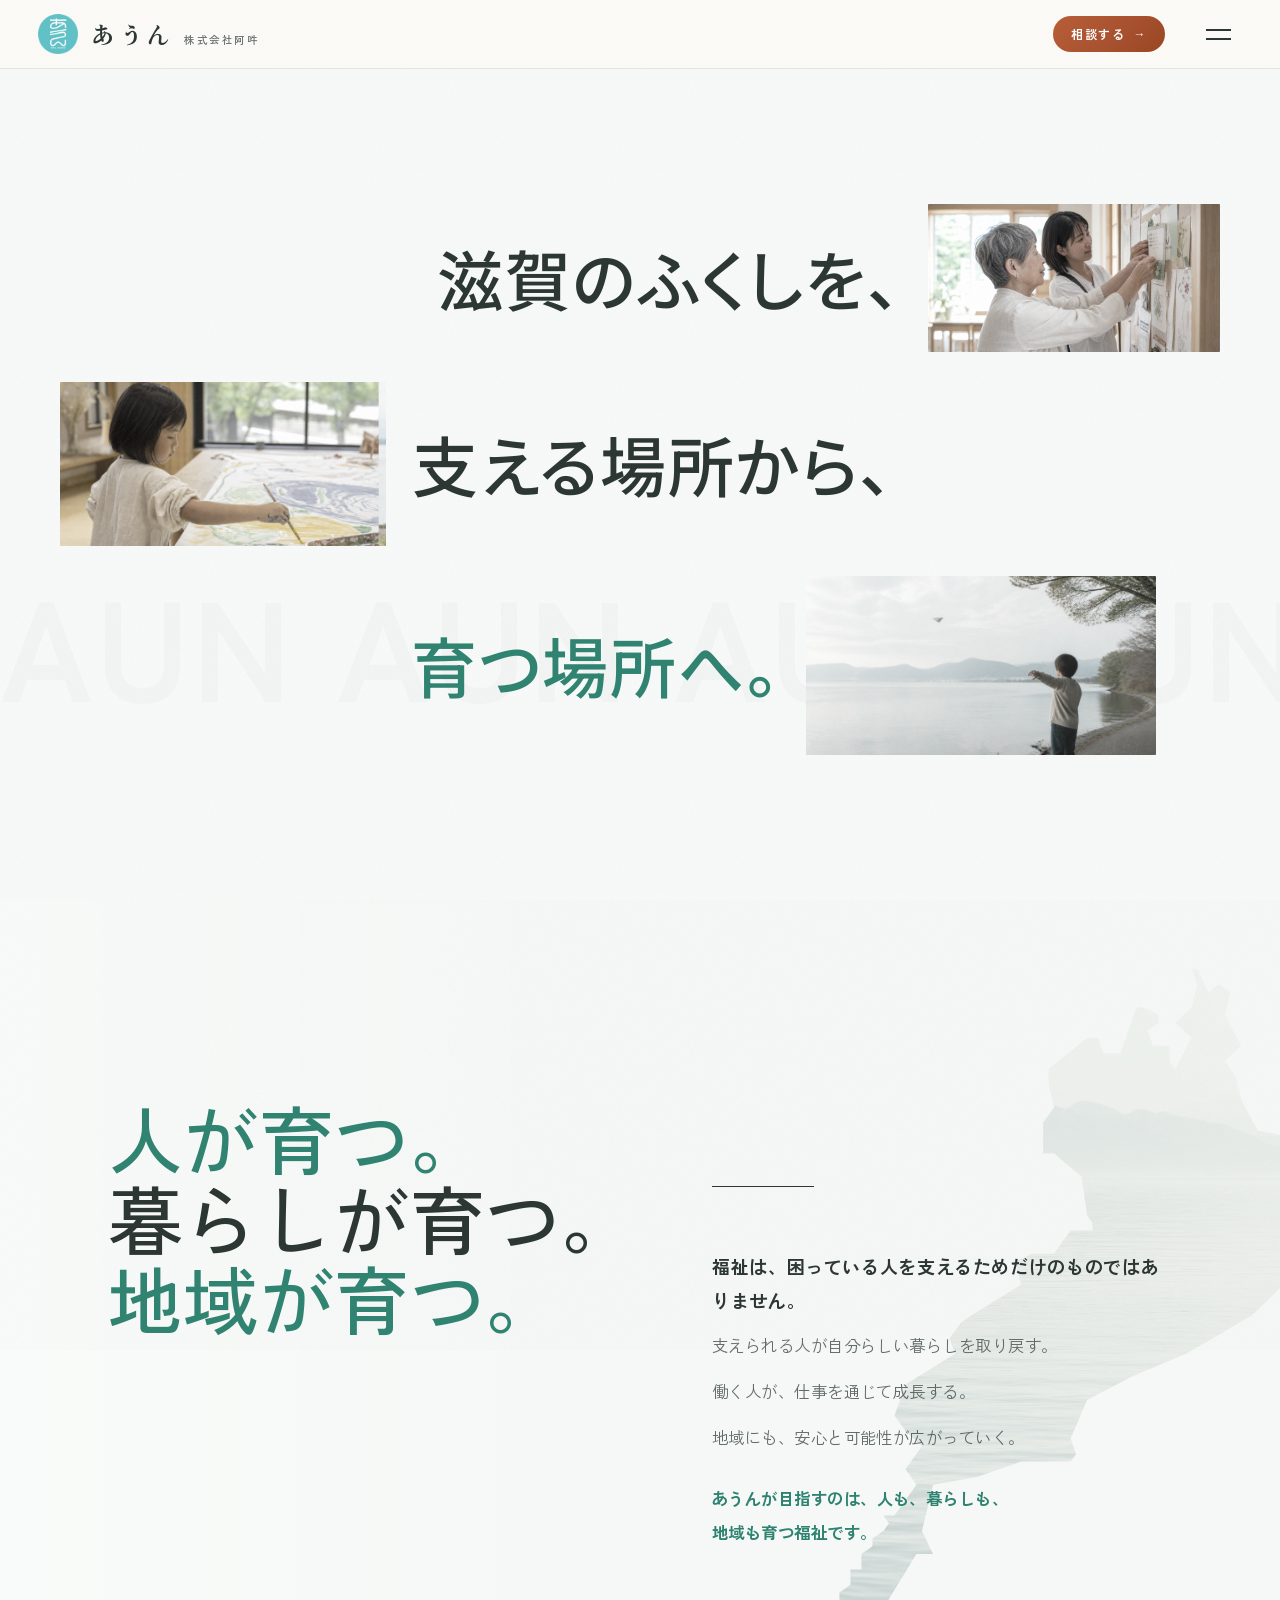
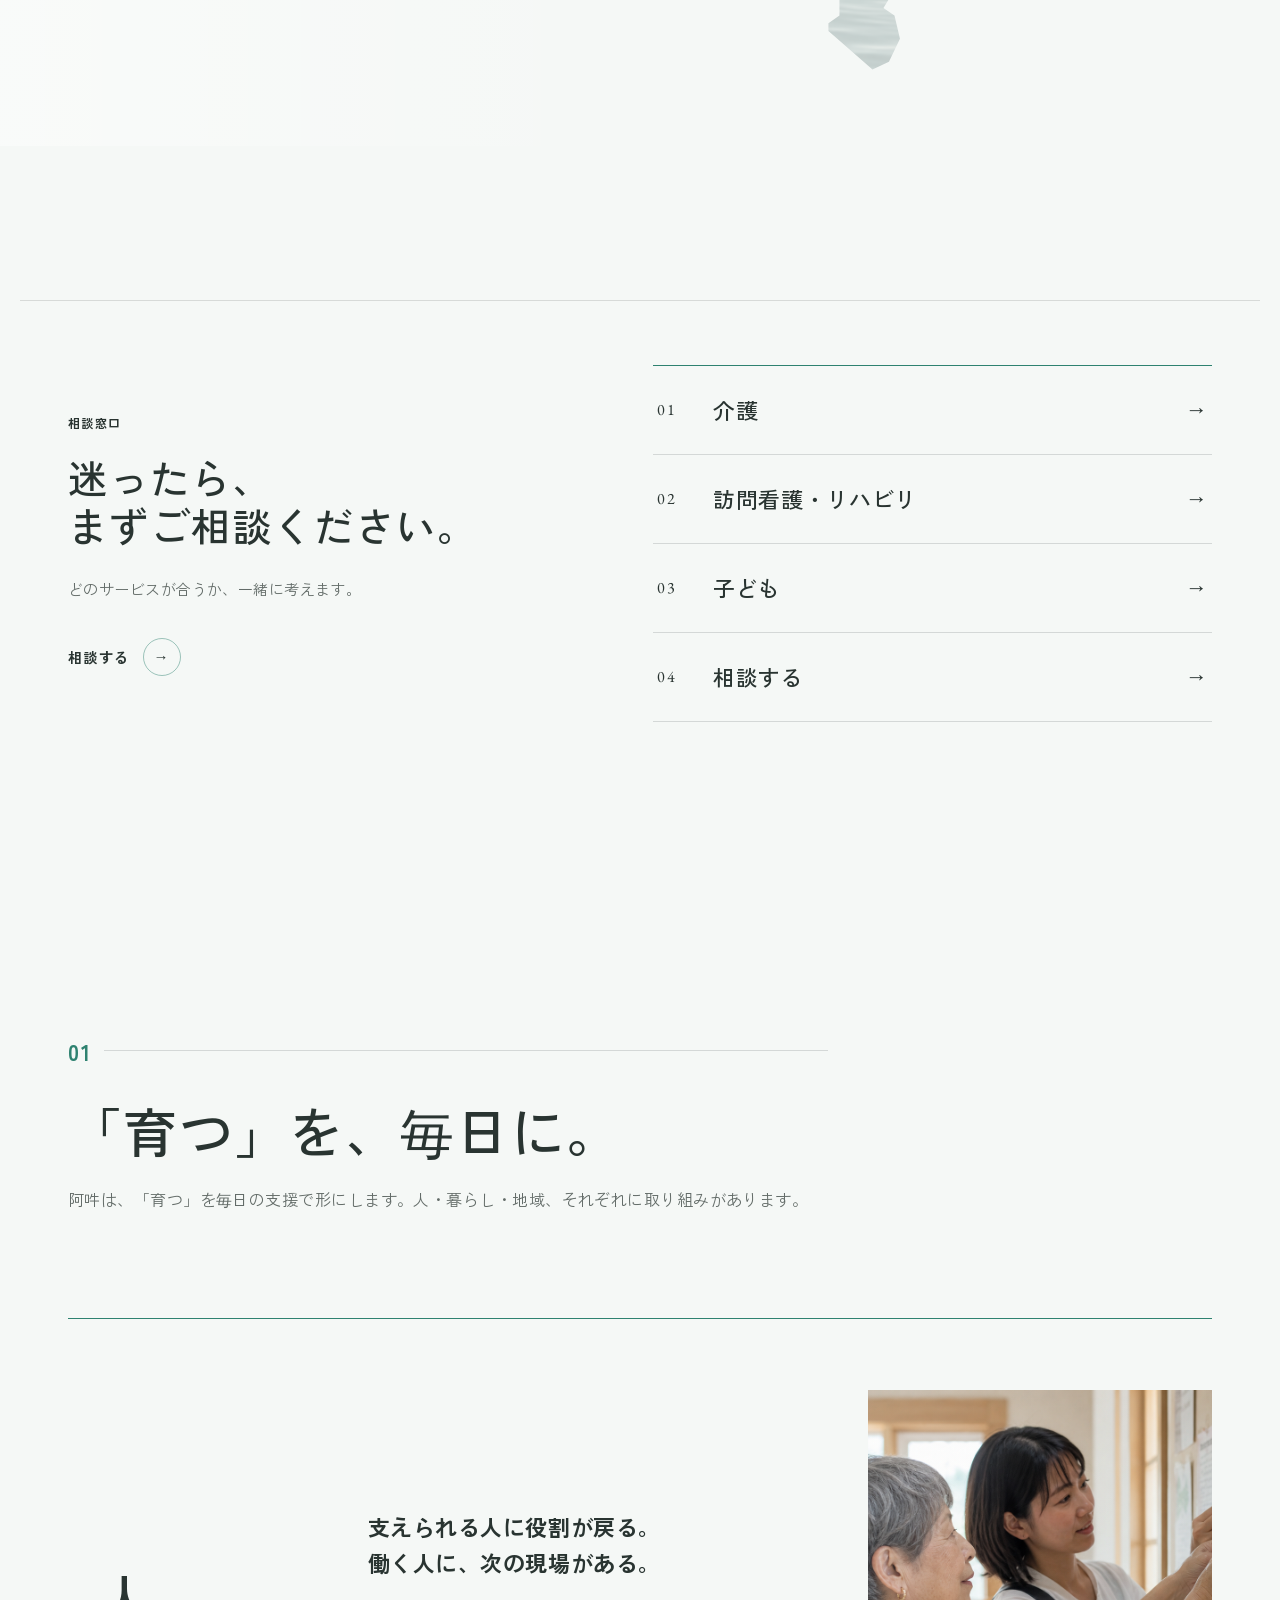
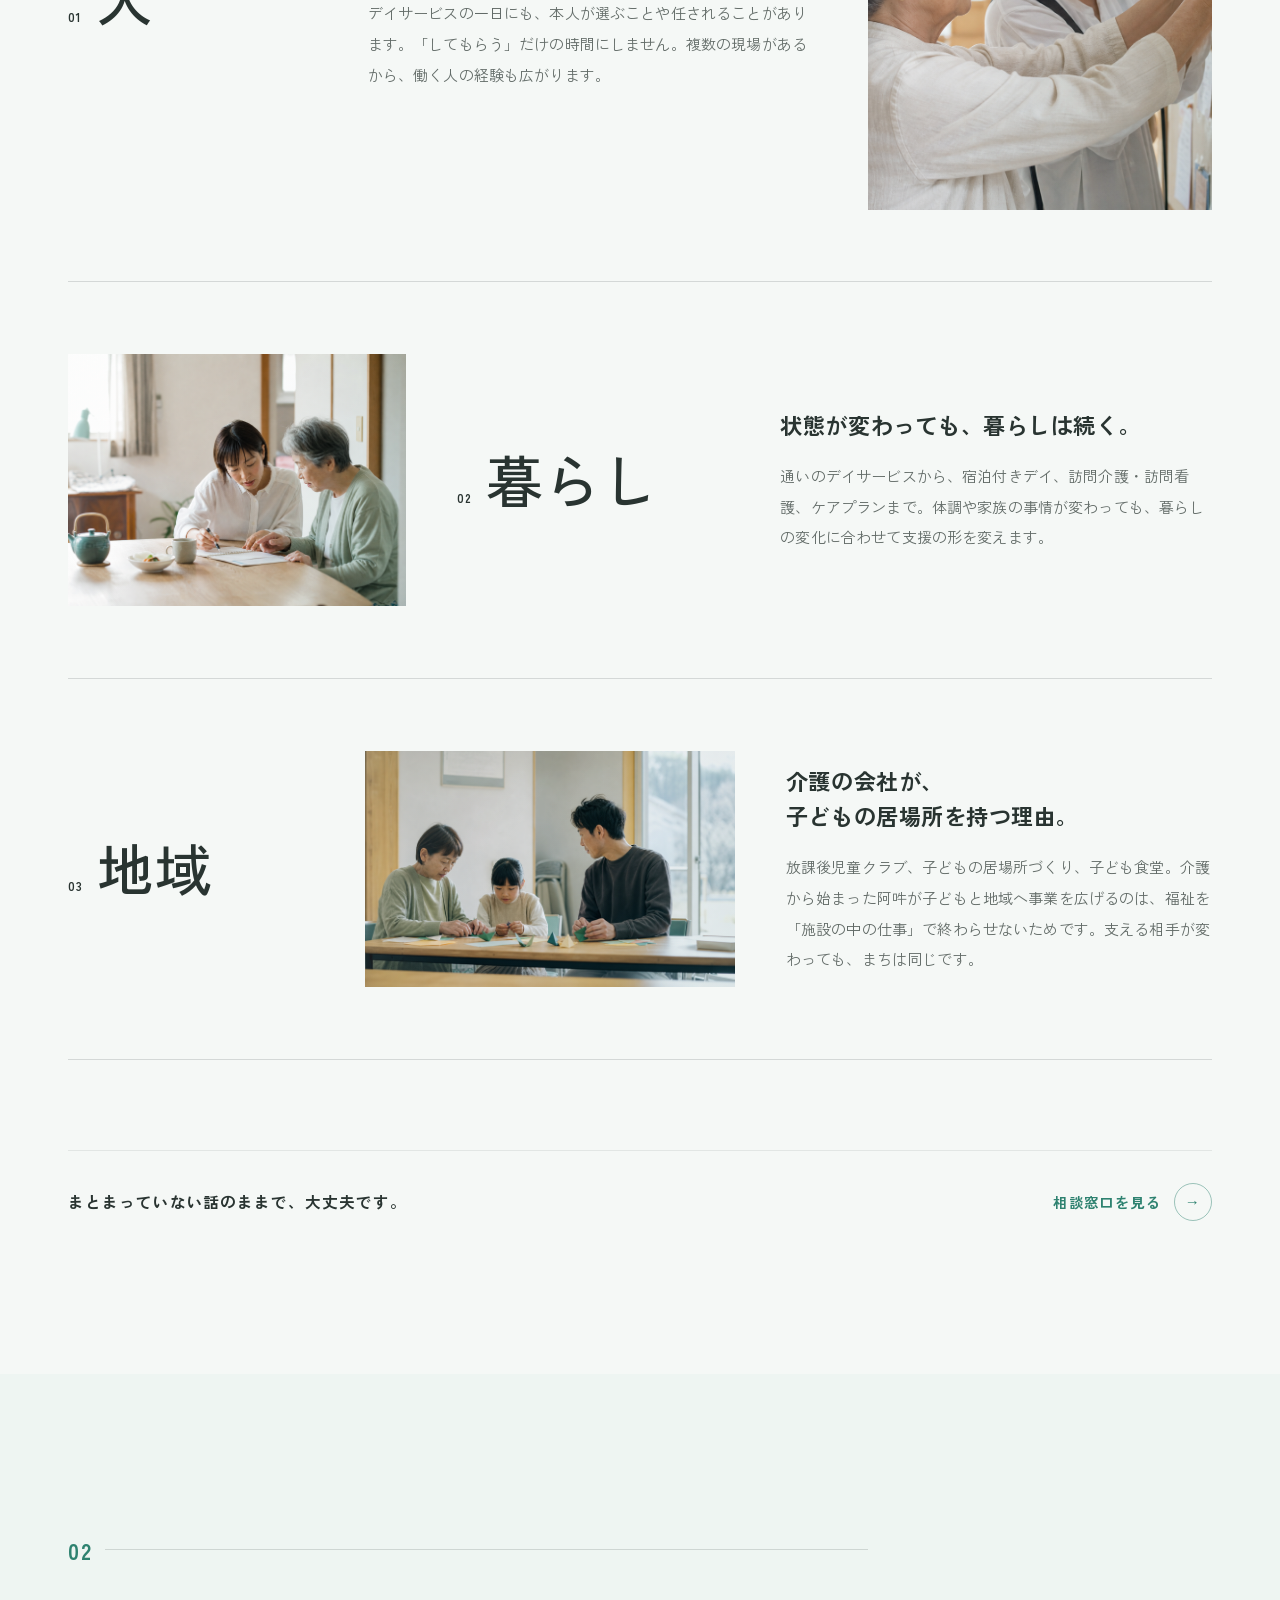
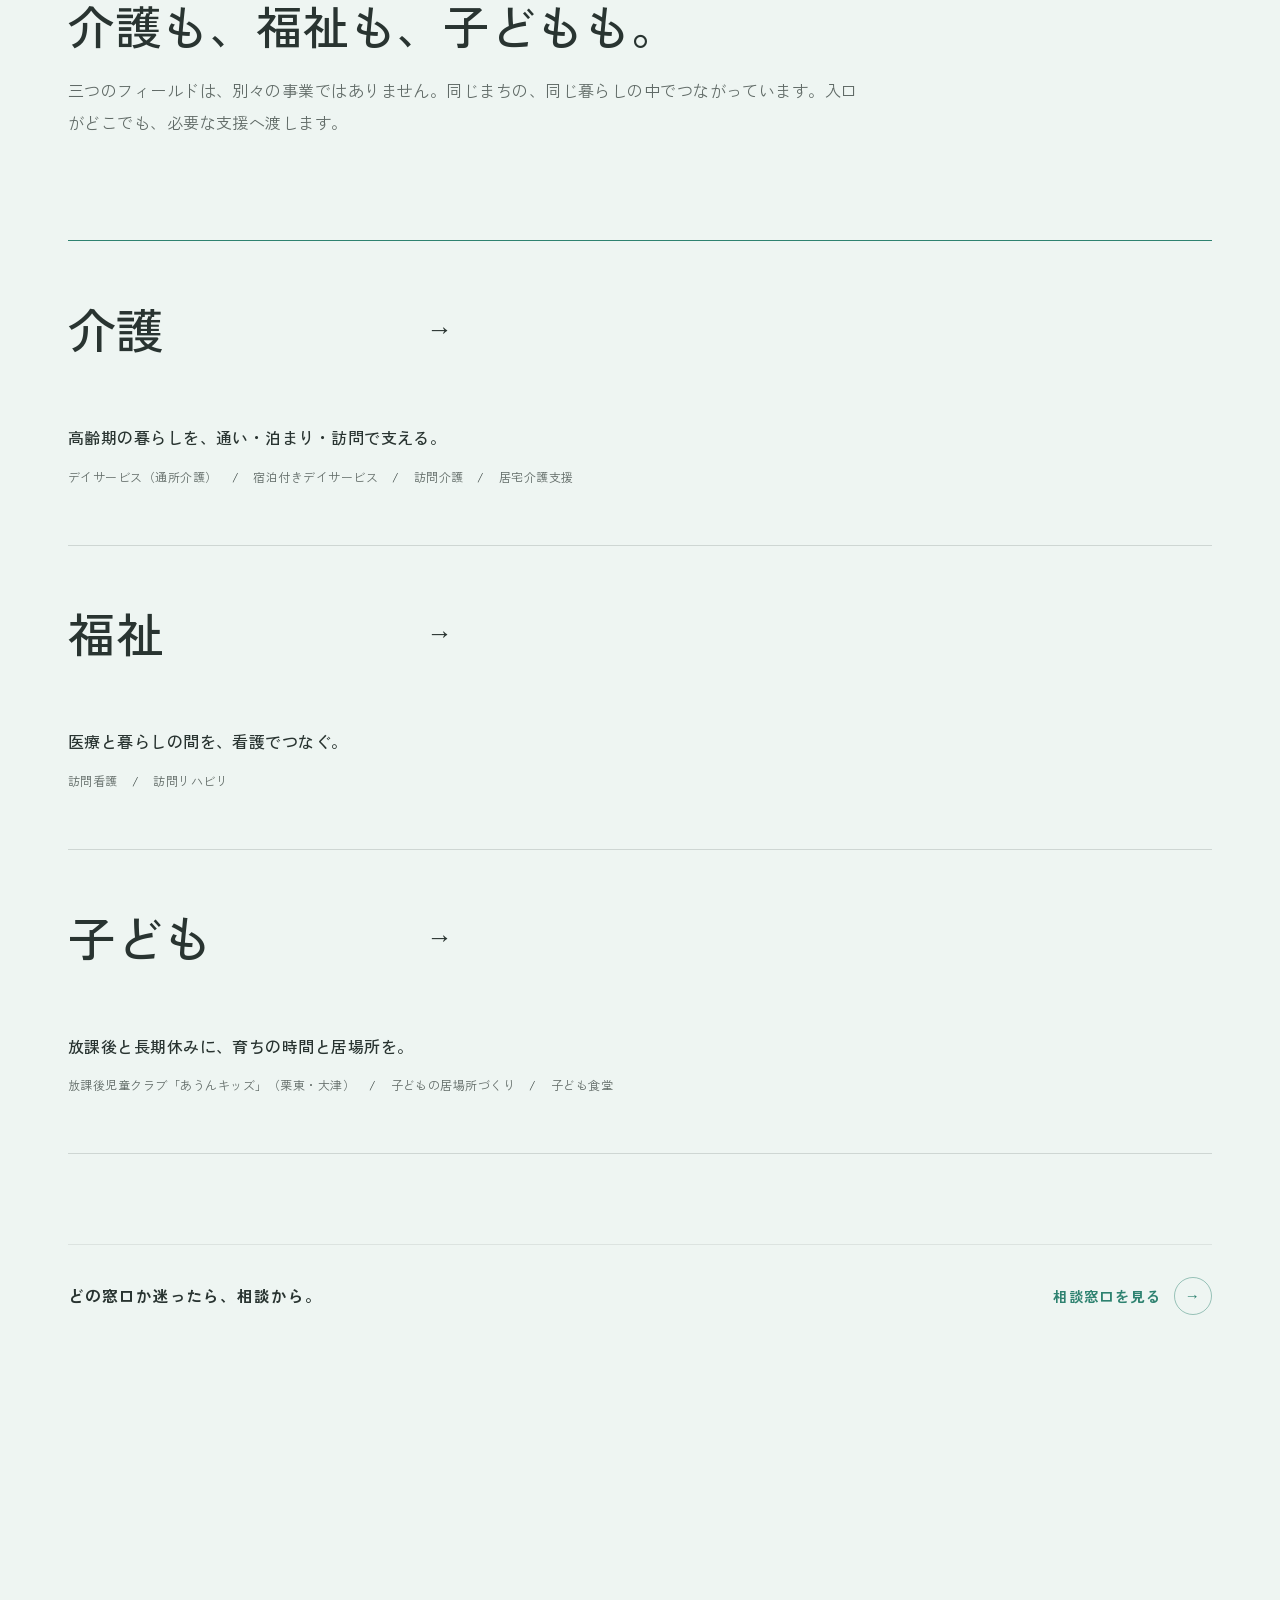
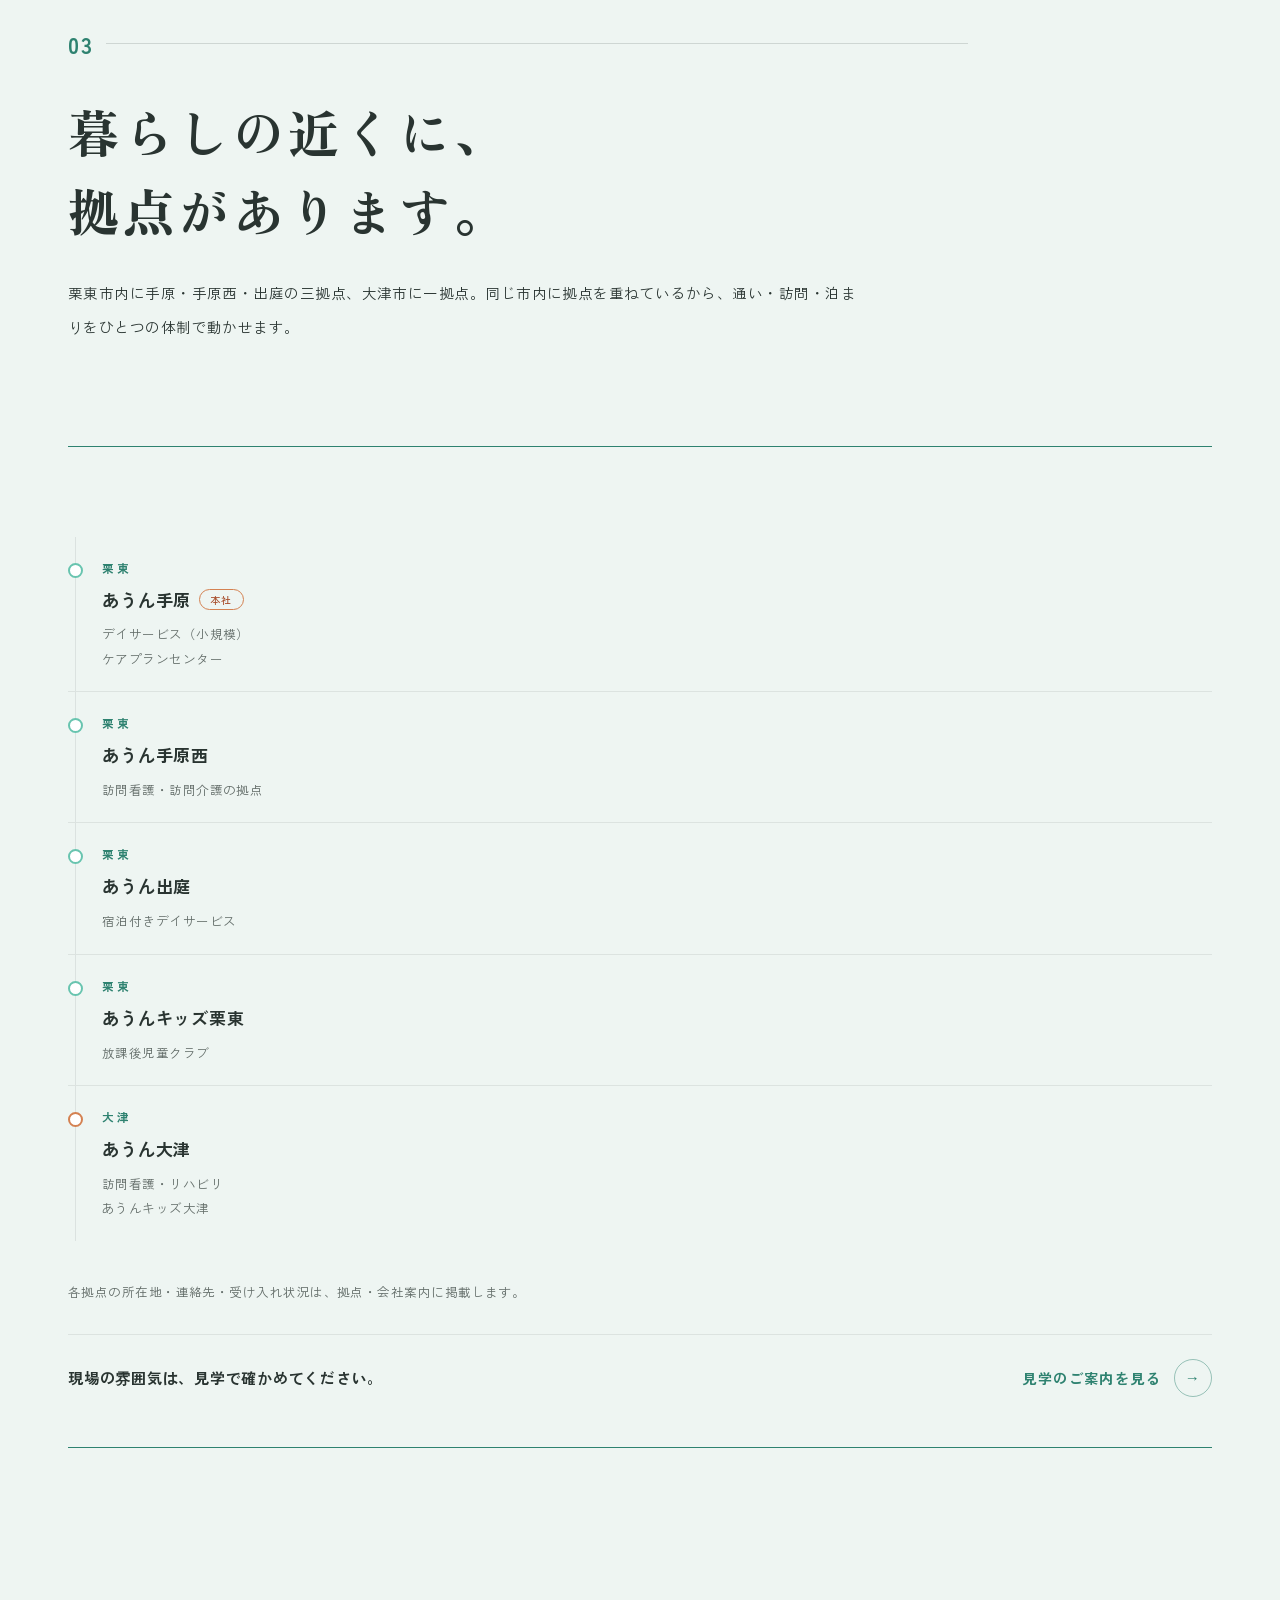
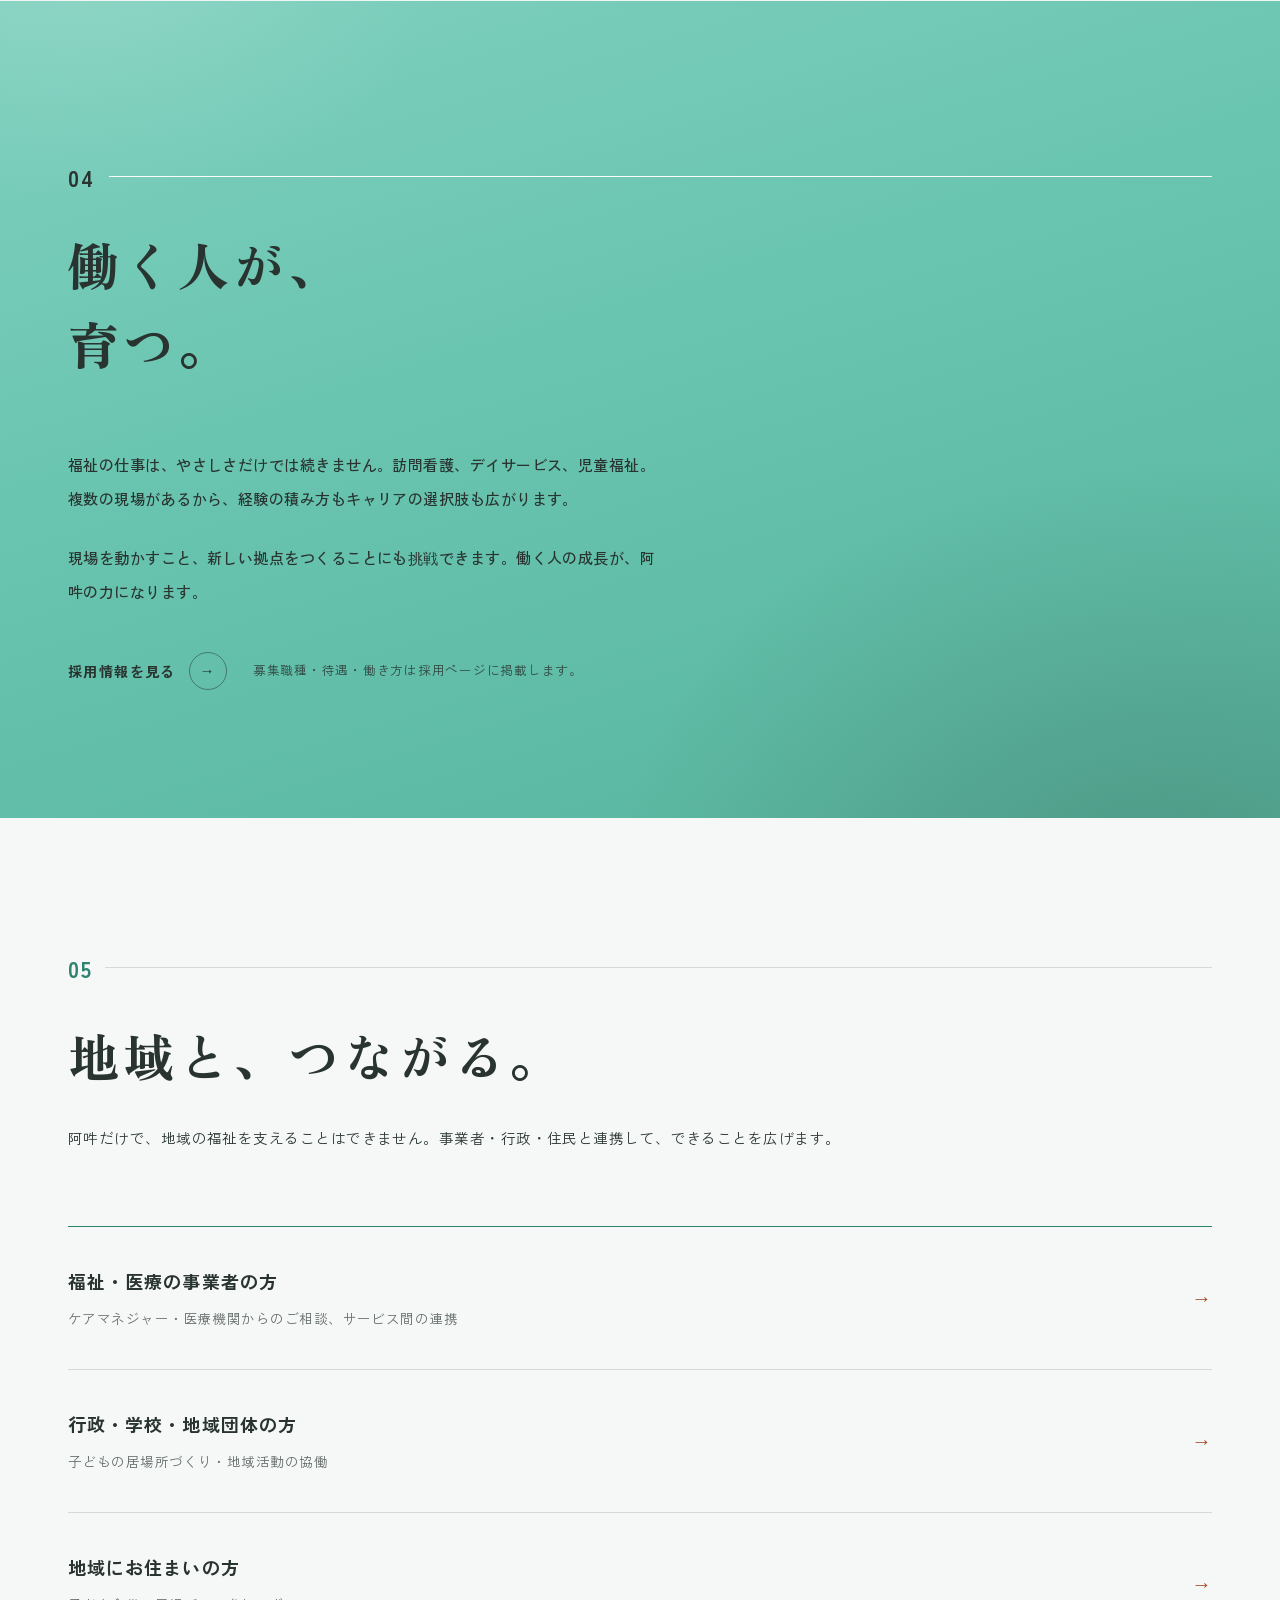
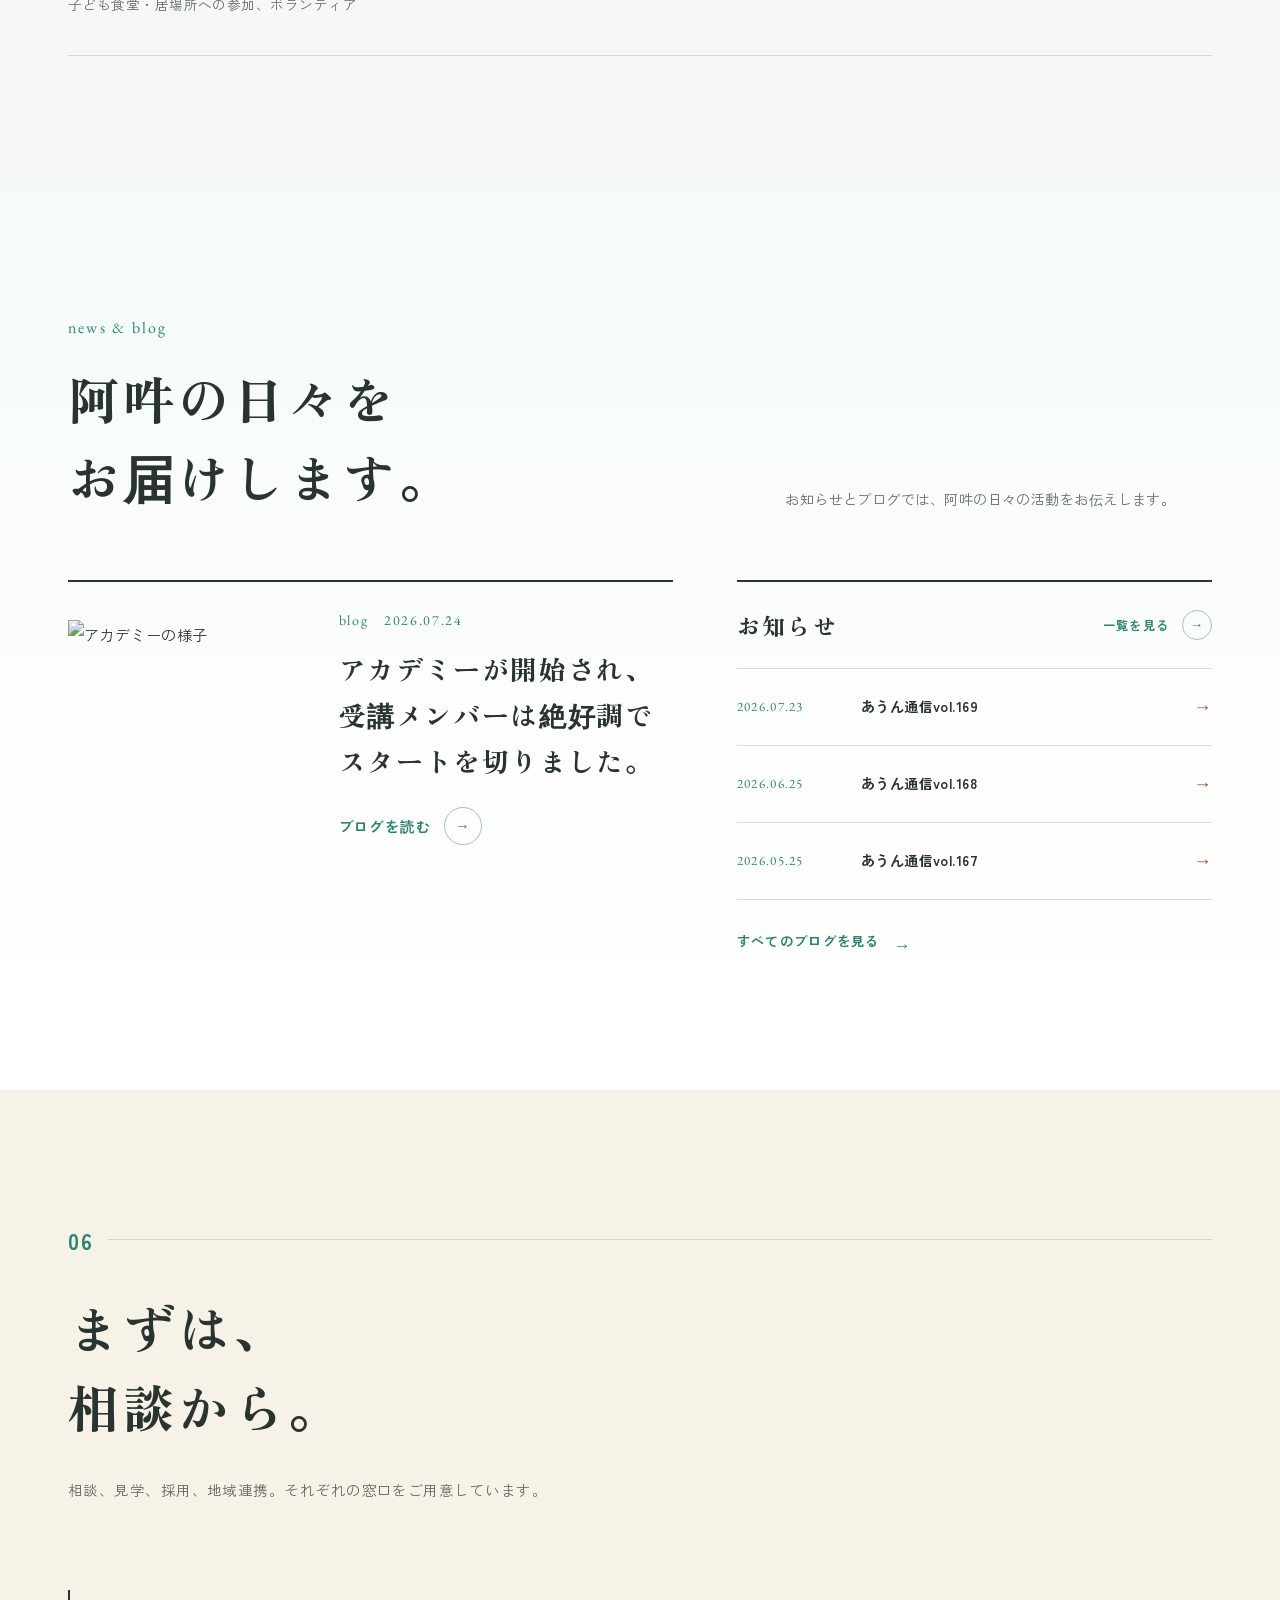
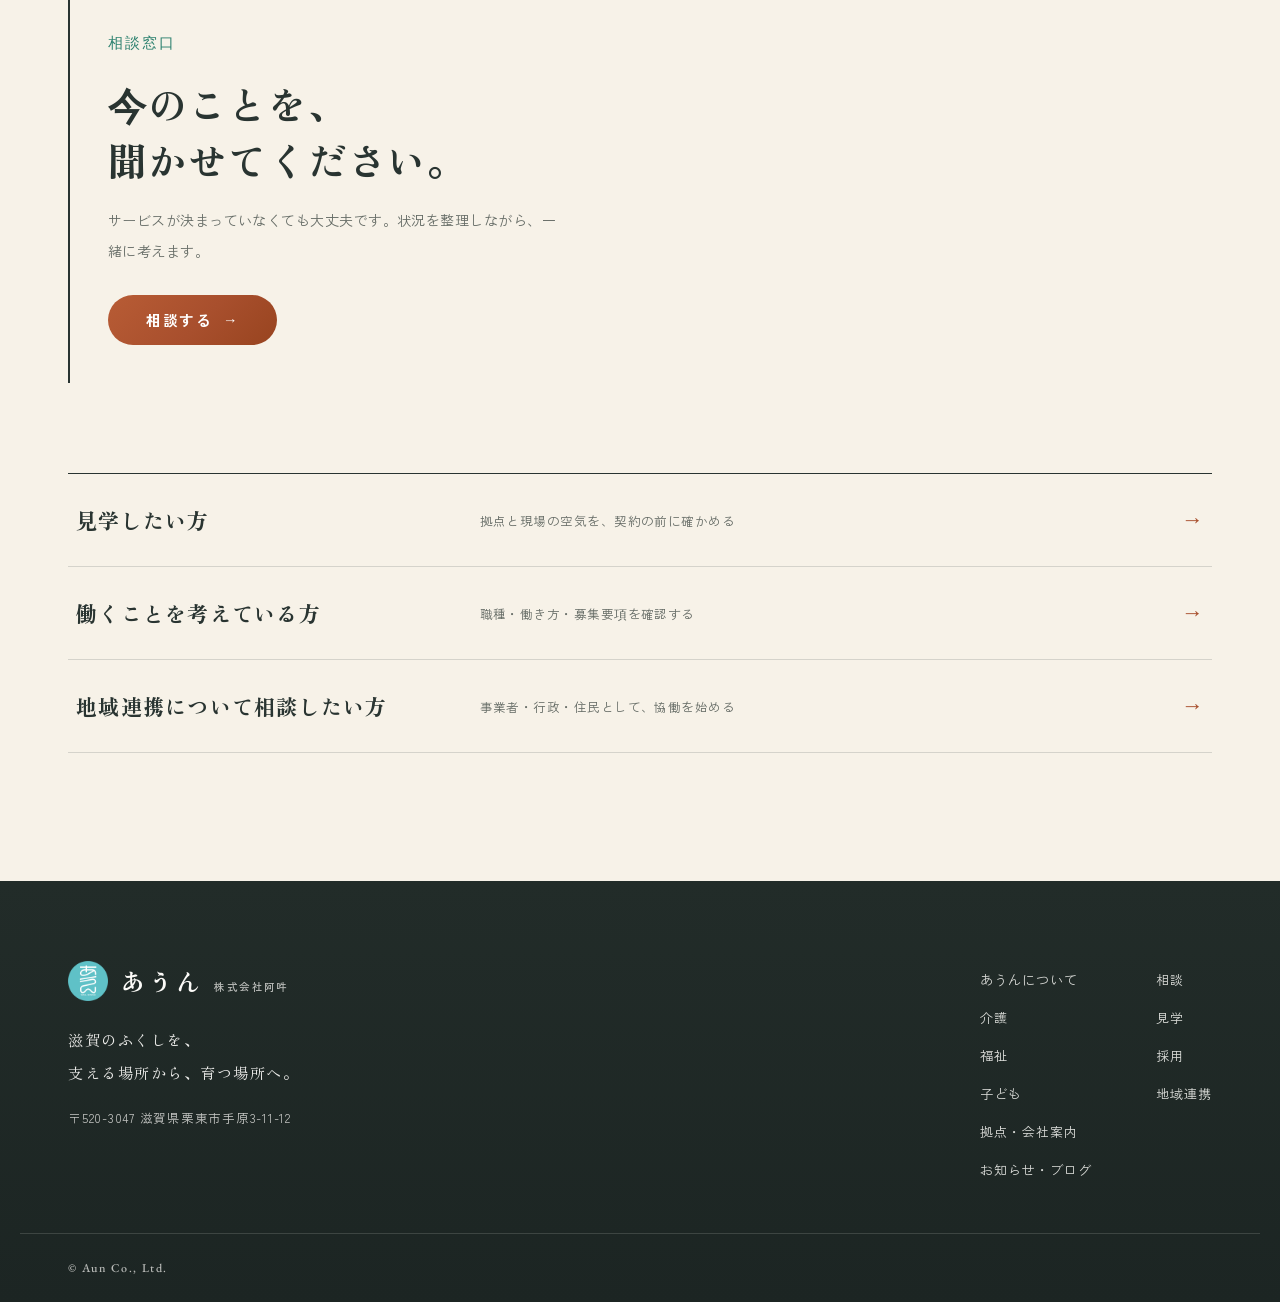
==== commit 892ac751: "FVの写真演出とコピーのリズムを整える" ====
--- a/docs/v2/index.html
+++ b/docs/v2/index.html
@@ -7,9 +7,9 @@
 <meta name="description" content="株式会社阿吽は、滋賀・栗東と大津で介護・福祉・子どもの三つのフィールドを運営する総合福祉事業者です。人も、暮らしも、地域も育つ福祉をつくります。">
 <link rel="preconnect" href="https://fonts.googleapis.com">
 <link rel="preconnect" href="https://fonts.gstatic.com" crossorigin>
-<link href="https://fonts.googleapis.com/css2?family=Noto+Sans+JP:wght@400;500&display=swap" rel="stylesheet">
+<link href="https://fonts.googleapis.com/css2?family=Noto+Sans+JP:wght@400;500;600&display=swap" rel="stylesheet">
 <link rel="stylesheet" href="css/fonts.css">
-<link rel="stylesheet" href="css/style.css?v=editorial-20260805c">
+<link rel="stylesheet" href="css/style.css?v=fv-composition-20260805">
 </head>
 <body class="home">
 
@@ -79,24 +79,30 @@
 </div>
 <section class="fv fv-new" id="top">
   <div class="fv-aun-marquee" aria-hidden="true"><span>AUN AUN AUN AUN AUN AUN</span><span>AUN AUN AUN AUN AUN AUN</span></div>
-  <div class="fv-copy-flow fv-editorial-flow">
-    <div class="fv-stage fv-stage--one">
-      <figure class="fv-media fv-media--people">
-        <img src="assets/growth/fv-editorial-connection.png" alt="地域の掲示板にカードを留める二人">
+  <div class="fv-copy-flow">
+    <div class="fv-flow-row fv-flow-row--one">
+      <span class="fv-flow-copy fx fx-rise">滋賀のふくしを、</span>
+      <figure class="fv-media fv-media--people" aria-label="地域の掲示板にカードを留める二人">
+        <img src="assets/growth/growth-community.png" alt="地域の掲示板にカードを留める二人">
       </figure>
-      <span class="fv-flow-copy fx fx-rise">滋賀のふくしを、</span>
-    </div>
-    <div class="fv-stage fv-stage--two">
-      <figure class="fv-media fv-media--daily">
-        <img src="assets/growth/fv-editorial-focus.png" alt="一緒にものづくりに取り組む親子">
+    </div>
+    <div class="fv-flow-row fv-flow-row--two">
+      <figure class="fv-media fv-media--daily" aria-label="育つ日常の写真">
+        <span class="fv-media-track" aria-hidden="true">
+          <span class="fv-media-slide"><img src="assets/growth/growth-painting.png" alt=""></span>
+          <span class="fv-media-slide"><img src="assets/growth/growth-camera.png" alt=""></span>
+          <span class="fv-media-slide"><img src="assets/growth/growth-bicycle.png" alt=""></span>
+          <span class="fv-media-slide"><img src="assets/growth/growth-sprout.png" alt=""></span>
+          <span class="fv-media-slide"><img src="assets/growth/growth-painting.png" alt=""></span>
+        </span>
       </figure>
       <span class="fv-flow-copy fx fx-rise">支える場所から、</span>
     </div>
-    <div class="fv-stage fv-stage--three">
-      <figure class="fv-media fv-media--growth">
-        <img src="assets/growth/growth-airplane.png" alt="空へ手を伸ばす子ども">
+    <div class="fv-flow-row fv-flow-row--three">
+      <span class="fv-flow-copy fv-flow-copy--accent fx fx-rise">育つ場所へ。</span>
+      <figure class="fv-media fv-media--growth" aria-label="琵琶湖畔で紙飛行機を見送る子ども">
+        <img src="assets/growth/growth-lakeside-plane-v2.png" alt="琵琶湖畔で紙飛行機を見送る子ども">
       </figure>
-      <span class="fv-flow-copy fv-flow-copy--accent fx fx-rise">育つ場所へ。</span>
     </div>
   </div>
 </section>
--- a/docs/v2/css/style.css
+++ b/docs/v2/css/style.css
@@ -1516,7 +1516,7 @@
 @keyframes aun-loader-mark { from { transform: scale(.94); opacity: .76; } to { transform: scale(1); opacity: 1; } }
 
 .fv-new {
-  position: relative; display: grid; align-items: start; min-height: 100dvh; padding: calc(var(--header-h) + clamp(58px, 7vh, 84px)) var(--pad) clamp(72px, 9vh, 110px);
+  position: relative; display: grid; align-items: center; min-height: 100dvh; padding: calc(var(--header-h) + clamp(36px, 5vh, 58px)) var(--pad) clamp(52px, 6vh, 74px);
   isolation: isolate; overflow: clip; background: #F7FAF8;
 }
 .fv-aun-marquee {
@@ -1525,54 +1525,30 @@
   line-height: .8; letter-spacing: .025em; white-space: nowrap; pointer-events: none;
 }
 .fv-aun-marquee span { padding-right: .32em; }
-.fv-copy-flow { position: relative; z-index: 1; width: min(100%, 1100px); margin: 0 auto; display: grid; gap: clamp(30px, 5vh, 58px); }
-.fv-flow-row { display: flex; align-items: center; gap: clamp(20px, 2vw, 32px); min-width: 0; }
+.fv-copy-flow { position: relative; z-index: 1; width: min(100%, 1160px); margin: 0 auto; display: grid; gap: clamp(22px, 3.3vh, 38px); }
+.fv-flow-row { display: flex; align-items: center; gap: clamp(18px, 2vw, 30px); min-width: 0; }
 .fv-flow-row--one { justify-content: flex-end; }
 .fv-flow-row--two { justify-content: flex-start; }
 .fv-flow-row--three { justify-content: flex-end; padding-right: clamp(0px, 5vw, 72px); }
 .fv-flow-copy {
-  flex: 0 0 auto; min-width: 0; color: var(--teal); font-family: "Noto Sans JP", "Hiragino Kaku Gothic ProN", "Yu Gothic", sans-serif; font-size: clamp(38px, 4.7vw, 68px);
-  font-weight: 400; line-height: 1.08; letter-spacing: .075em; white-space: nowrap; font-synthesis: none;
+  flex: 0 0 auto; min-width: 0; color: var(--teal); font-family: "Noto Sans JP", "Hiragino Kaku Gothic ProN", "Yu Gothic", sans-serif; font-size: clamp(44px, 5.15vw, 76px);
+  font-weight: 500; line-height: 1.04; letter-spacing: .025em; white-space: nowrap; font-synthesis: none;
 }
 .fv-flow-copy--accent { color: var(--tq-ink); font-weight: 500; }
 .fv-media { position: relative; flex: 0 1 auto; overflow: hidden; background: #DDE8E2; border-radius: 1px; }
-.fv-media--people { width: min(25vw, 300px); height: clamp(124px, 12vw, 164px); }
-.fv-media--daily { width: min(28vw, 338px); height: clamp(138px, 13vw, 178px); }
+.fv-media--people { width: min(24vw, 292px); height: clamp(122px, 11.6vw, 158px); }
+.fv-media--daily { width: min(27vw, 326px); height: clamp(136px, 12.8vw, 174px); }
 .fv-media--growth { width: min(29vw, 350px); height: clamp(148px, 14vw, 192px); }
 .fv-media > img, .fv-media-slide, .fv-media-slide img { width: 100%; height: 100%; }
 .fv-media > img, .fv-media-slide img { display: block; object-fit: cover; }
-.fv-media-slide { position: absolute; inset: 0; opacity: 0; animation: fv-photo-cycle 16s cubic-bezier(.4,0,.2,1) infinite; }
-.fv-media-slide--one { animation-delay: 0s; }
-.fv-media-slide--two { animation-delay: 4s; }
-.fv-media-slide--three { animation-delay: 8s; }
-.fv-media-slide--four { animation-delay: 12s; }
-.fv-media-slide img {
-  filter: saturate(.56) contrast(.92) brightness(1.08);
-  transform: scale(1.035);
-  animation: fv-photo-drift 16s cubic-bezier(.4,0,.2,1) infinite;
-}
-.fv-media-slide--one img { --drift-x: .8%; --drift-y: -.45%; }
-.fv-media-slide--two img { --drift-x: -.75%; --drift-y: .5%; animation-delay: 4s; }
-.fv-media-slide--three img { --drift-x: .6%; --drift-y: .55%; animation-delay: 8s; }
-.fv-media-slide--four img { --drift-x: -.65%; --drift-y: -.4%; animation-delay: 12s; }
-.fv-media--growth > img { object-position: 52% center; filter: saturate(.54) contrast(.92) brightness(1.05); animation: fv-growth-drift 12s ease-in-out infinite alternate; }
-
-/* 写真の余白に言葉を住まわせる。写真とコピーを別の部品にしないFV。 */
-.fv-editorial-flow { width: min(100%, 1200px); gap: clamp(20px, 2.6vh, 34px); }
-.fv-stage { position: relative; isolation: isolate; }
-.fv-stage--one { width: min(100%, 980px); aspect-ratio: 2.95 / 1; margin-left: auto; }
-.fv-stage--two { width: min(94%, 930px); aspect-ratio: 2.82 / 1; margin-right: auto; }
-.fv-stage--three { width: min(74%, 760px); aspect-ratio: 2.9 / 1; margin-right: clamp(0px, 4vw, 56px); margin-left: auto; }
-.fv-stage .fv-media { position: absolute; inset: 0; width: 100%; height: 100%; margin: 0; background: #e7efea; }
-.fv-stage .fv-media > img { width: 100%; height: 100%; max-width: none; display: block; object-fit: cover; filter: saturate(.58) contrast(.93) brightness(1.07); animation: fv-stage-drift 15s cubic-bezier(.4,0,.2,1) infinite alternate; }
-.fv-stage--one .fv-media > img { object-position: 70% center; }
-.fv-stage--two .fv-media > img { object-position: 26% center; animation-delay: -5s; }
-.fv-stage--three .fv-media > img { object-position: 54% center; animation-delay: -9s; }
-.fv-stage .fv-flow-copy { position: absolute; z-index: 2; margin: 0; }
-.fv-stage--one .fv-flow-copy { left: 5.8%; top: calc(50% - .54em); }
-.fv-stage--two .fv-flow-copy { right: 4.8%; top: calc(50% - .54em); }
-.fv-stage--three .fv-flow-copy { left: -12%; top: calc(50% - .54em); }
-@keyframes fv-stage-drift { from { transform: scale(1.025) translate3d(-.55%, .15%, 0); } to { transform: scale(1.075) translate3d(.55%, -.15%, 0); } }
+.fv-media--people > img { filter: saturate(.56) contrast(.92) brightness(1.08); object-position: 50% 42%; }
+.fv-media-track { display: flex; width: 500%; height: 100%; will-change: transform; animation: fv-daily-slider 22s cubic-bezier(.76,0,.24,1) infinite; }
+.fv-media--daily .fv-media-slide { position: relative; flex: 0 0 20%; opacity: 1; animation: none; }
+.fv-media--daily .fv-media-slide img { filter: saturate(.56) contrast(.92) brightness(1.08); transform: scale(1.045); animation: fv-daily-drift 8s ease-in-out infinite alternate; }
+.fv-media--daily .fv-media-slide:nth-child(2) img { animation-delay: -2.3s; }
+.fv-media--daily .fv-media-slide:nth-child(3) img { animation-delay: -4.6s; }
+.fv-media--daily .fv-media-slide:nth-child(4) img { animation-delay: -6.9s; }
+.fv-media--growth > img { object-position: 58% center; filter: saturate(.56) contrast(.92) brightness(1.06); animation: fv-growth-film 8s cubic-bezier(.45,0,.25,1) infinite alternate; }
 
 /* ローダーのあと、言葉→写真→次の言葉の順に、静かに視線をひらく。 */
 .js .fv-new .fv-flow-copy,
@@ -1590,14 +1566,16 @@
 .js .fv-new .fv-flow-row--two .fv-flow-copy { transition-delay: .46s; }
 .js .fv-new .fv-flow-row--three .fv-flow-copy { transition-delay: .62s; }
 .js .fv-new .fv-flow-row--three .fv-media { transition-delay: .78s; }
-@keyframes fv-photo-cycle { 0% { opacity: 0; } 5%, 22% { opacity: 1; } 27%, 100% { opacity: 0; } }
-@keyframes fv-photo-drift {
-  0%, 4% { transform: scale(1.035) translate3d(0, 0, 0); }
-  27% { transform: scale(1.105) translate3d(var(--drift-x), var(--drift-y), 0); }
-  100% { transform: scale(1.035) translate3d(0, 0, 0); }
-}
+@keyframes fv-daily-slider {
+  0%, 17% { transform: translate3d(0, 0, 0); }
+  21%, 37% { transform: translate3d(-20%, 0, 0); }
+  41%, 57% { transform: translate3d(-40%, 0, 0); }
+  61%, 77% { transform: translate3d(-60%, 0, 0); }
+  81%, 100% { transform: translate3d(-80%, 0, 0); }
+}
+@keyframes fv-daily-drift { from { transform: scale(1.045) translate3d(-.55%, .25%, 0); } to { transform: scale(1.10) translate3d(.55%, -.25%, 0); } }
 @keyframes fv-lake-surface { from { transform: scale(1.05) translate3d(-1.1%, .35%, 0); } to { transform: scale(1.15) translate3d(1.1%, -.35%, 0); } }
-@keyframes fv-growth-drift { from { transform: scale(1.04) translate3d(-.7%, .25%, 0); } to { transform: scale(1.12) translate3d(.7%, -.25%, 0); } }
+@keyframes fv-growth-film { from { transform: scale(1.035) translate3d(-.7%, .45%, 0); } to { transform: scale(1.12) translate3d(.7%, -.45%, 0); } }
 @media (prefers-reduced-motion: no-preference) { .fv-aun-marquee { animation: fv-aun-flow 34s linear infinite; } }
 @keyframes fv-aun-flow { from { transform: translateX(0); } to { transform: translateX(-34%); } }
 
@@ -1789,25 +1767,18 @@
 .site-footer { margin-top: 0; border-radius: 0; }
 
 @media (max-width: 900px) {
-  .fv-new { min-height: auto; padding: calc(var(--header-h) + 62px) 20px 74px; }
+  .fv-new { min-height: auto; padding: calc(var(--header-h) + 44px) 20px 58px; }
   .fv-aun-marquee { top: 66%; font-size: 25vw; color: rgba(41,52,49,.014); }
-  .fv-copy-flow { gap: 38px; }
+  .fv-copy-flow { gap: 28px; }
   .fv-flow-row { display: grid; grid-template-columns: minmax(0, 1fr); gap: 16px; }
   .fv-flow-row--one, .fv-flow-row--two, .fv-flow-row--three { justify-content: stretch; padding-right: 0; }
-  .fv-flow-copy { max-width: 100%; font-size: clamp(29px, 7.2vw, 40px); letter-spacing: .01em; }
+  .fv-flow-copy { max-width: 100%; font-size: clamp(31px, 7.7vw, 43px); font-weight: 500; letter-spacing: .01em; }
   .fv-flow-row--one .fv-flow-copy, .fv-flow-row--two .fv-flow-copy, .fv-flow-row--three .fv-flow-copy { justify-self: start; }
   .fv-flow-row--one .fv-media, .fv-flow-row--three .fv-media { justify-self: end; }
   .fv-flow-row--two .fv-media { justify-self: start; }
   .fv-media--people { width: min(53vw, 280px); height: min(31vw, 146px); }
   .fv-media--daily { width: min(72vw, 330px); height: min(42vw, 176px); }
   .fv-media--growth { width: min(57vw, 294px); height: min(33vw, 152px); }
-  .fv-editorial-flow { width: 100%; gap: 24px; }
-  .fv-stage--one, .fv-stage--two { width: 100%; aspect-ratio: 1.64 / 1; margin-inline: 0; }
-  .fv-stage--three { width: min(78%, 320px); aspect-ratio: 1.55 / 1; margin-right: 0; }
-  .fv-stage .fv-flow-copy { font-size: clamp(27px, 7.1vw, 31px); letter-spacing: .055em; }
-  .fv-stage--one .fv-flow-copy { left: 5%; top: 27%; }
-  .fv-stage--two .fv-flow-copy { right: 4%; top: 69%; }
-  .fv-stage--three .fv-flow-copy { left: -8%; top: 43%; }
   .manifesto-lake { right: -24%; top: 58%; width: 82vw; height: 68%; opacity: .17; }
   .quick-guide { padding-block: 92px; }
   .quick-guide-inner { grid-template-columns: 1fr; gap: 42px; padding-top: 34px; }
@@ -1864,6 +1835,6 @@
 @media (prefers-reduced-motion: reduce) {
   .aun-loader { display: none !important; }
   .js .fv-new .fv-flow-copy, .js .fv-new .fv-media { opacity: 1; transform: none; clip-path: none; transition: none; }
-  .fv-aun-marquee, .fv-media-slide, .fv-media-slide img, .fv-media--growth > img, .fv-stage .fv-media > img, .manifesto-lake img { animation: none !important; }
+  .fv-aun-marquee, .fv-media-slide, .fv-media-slide img, .fv-media--growth > img, .manifesto-lake img { animation: none !important; }
   .fv-media-slide--one { opacity: 1; }
 }
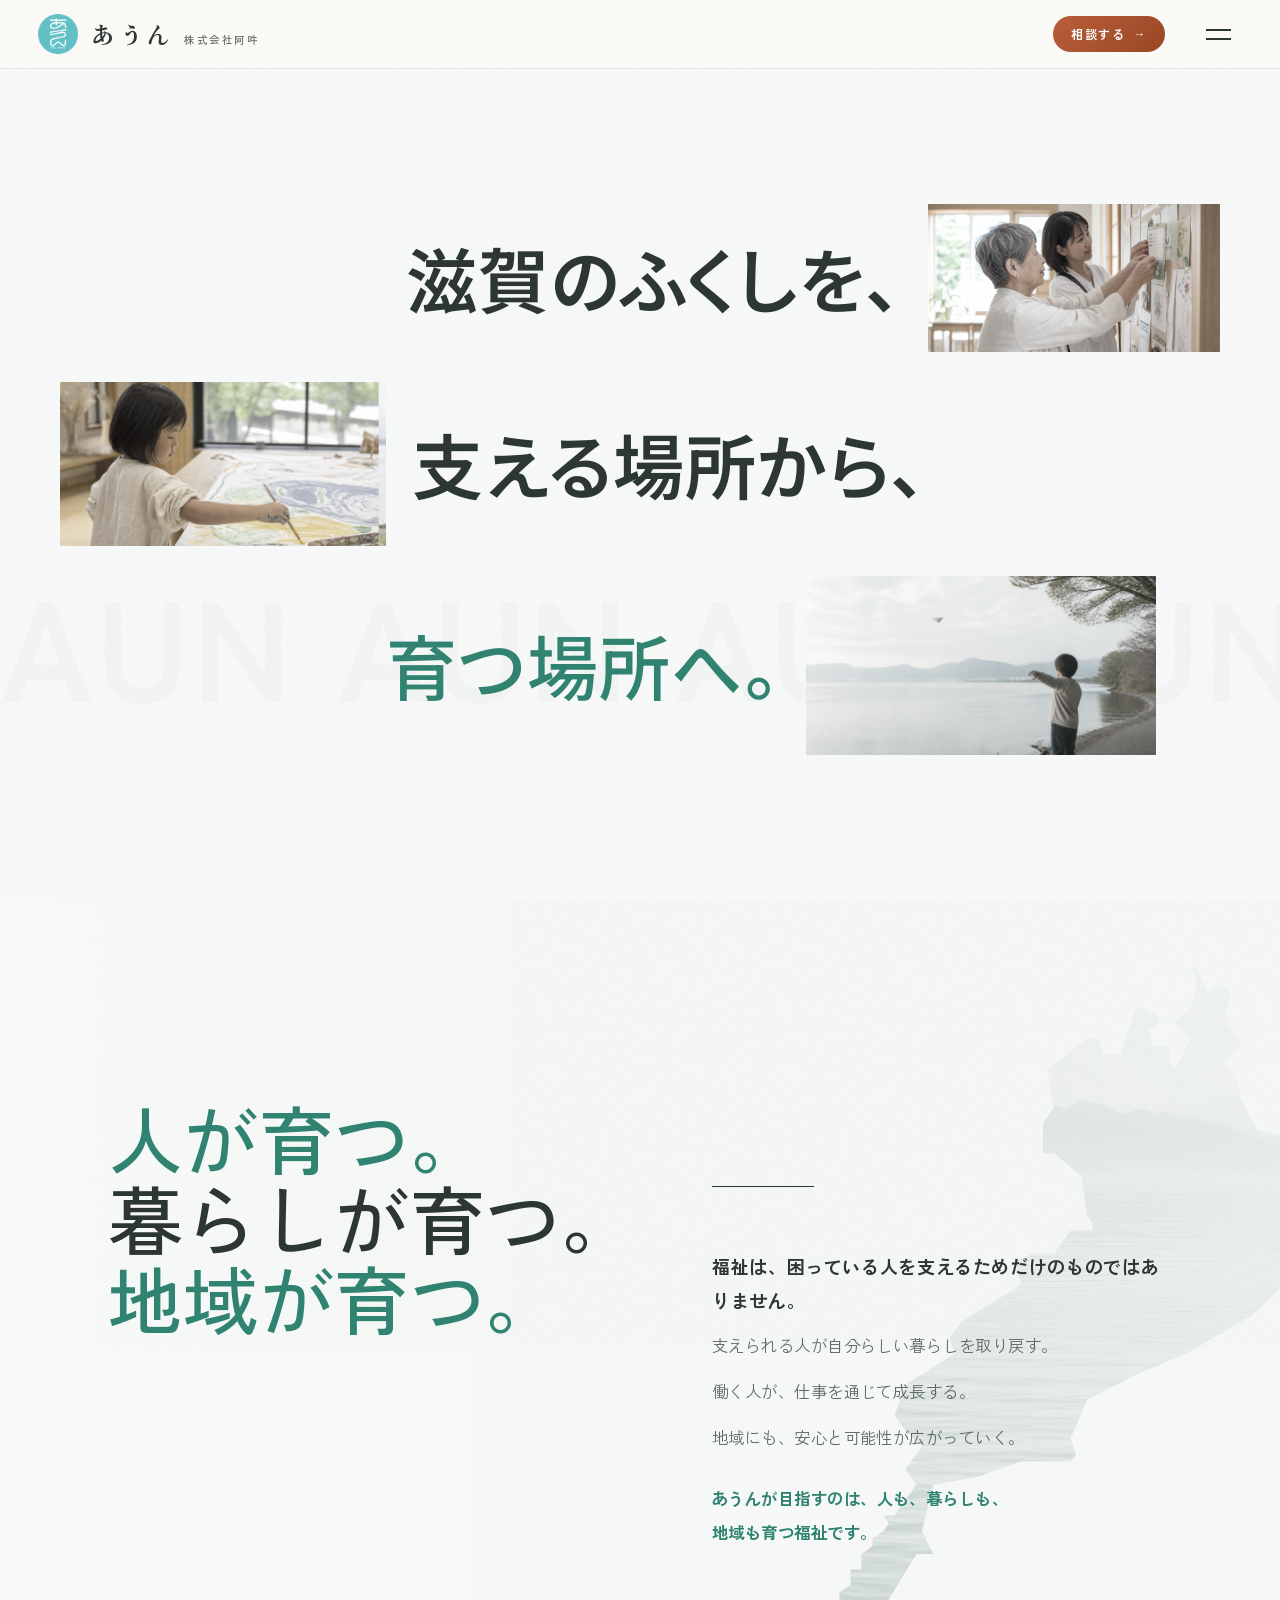
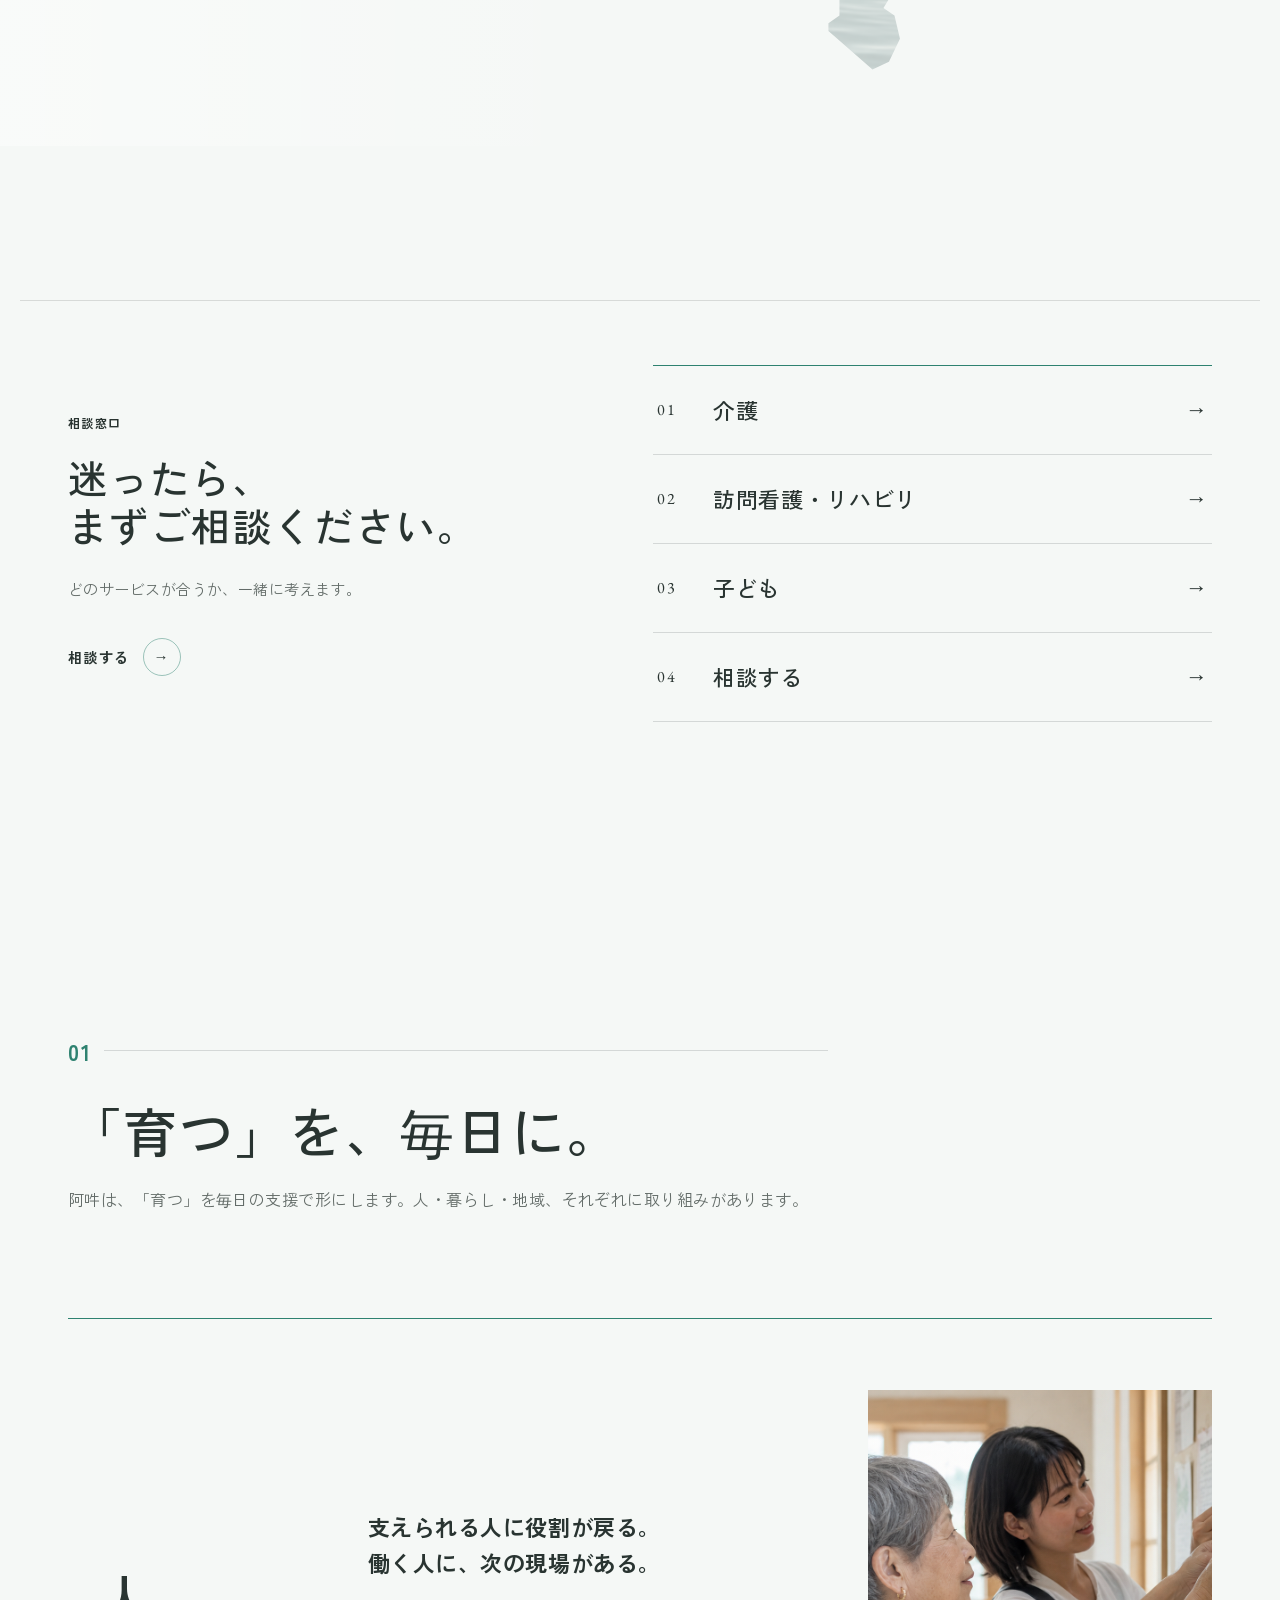
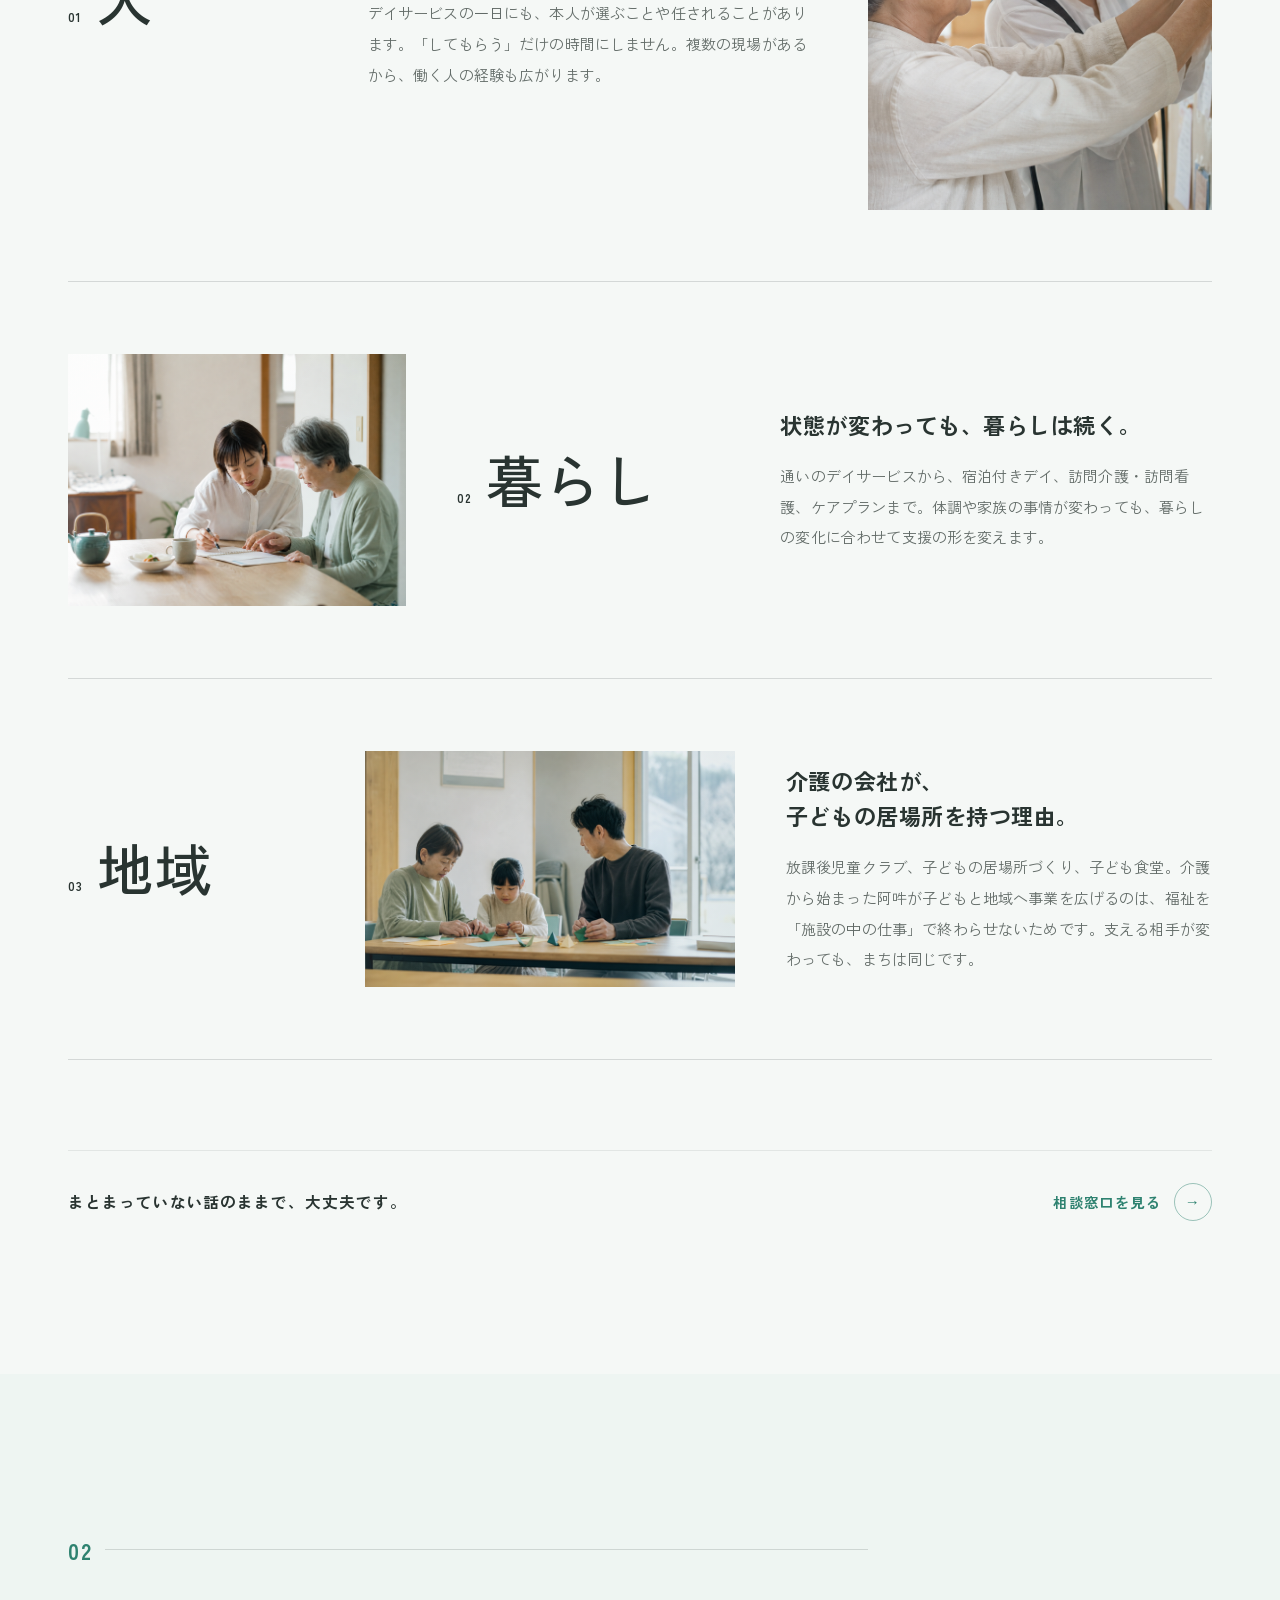
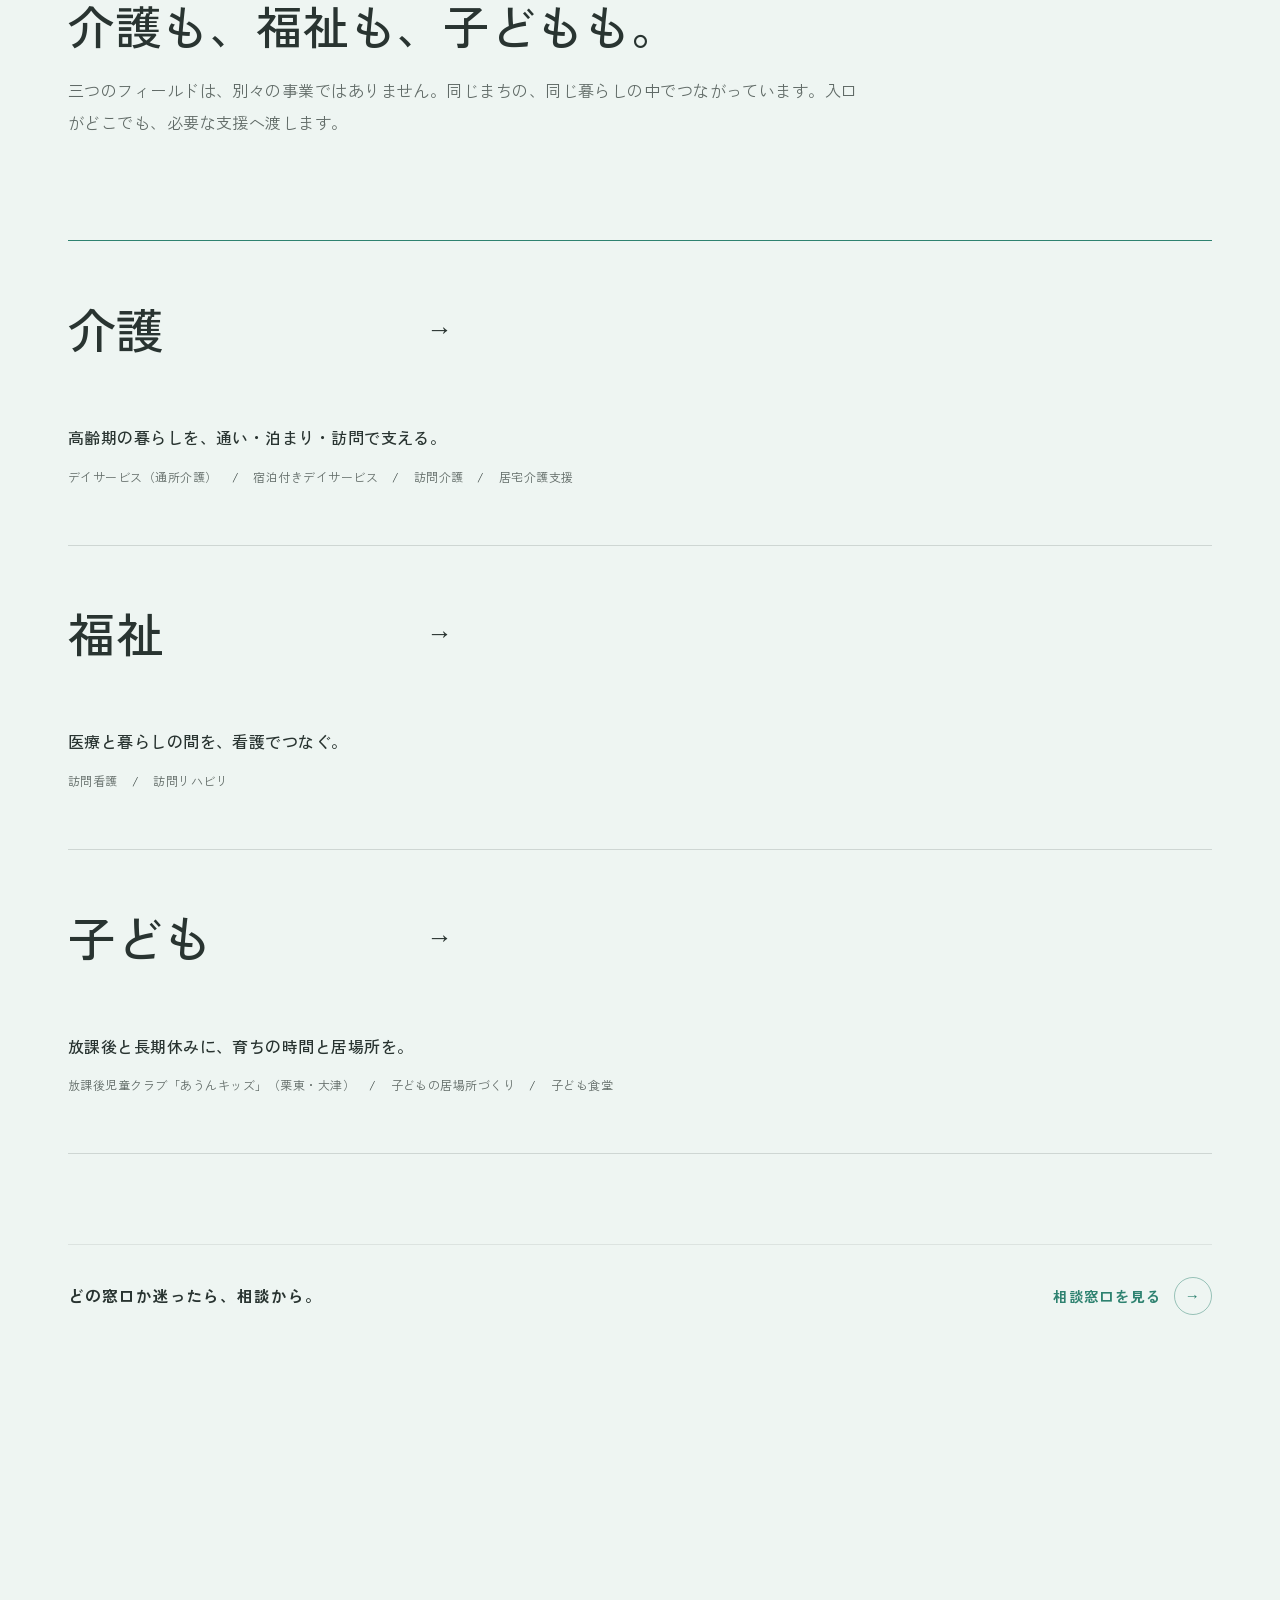
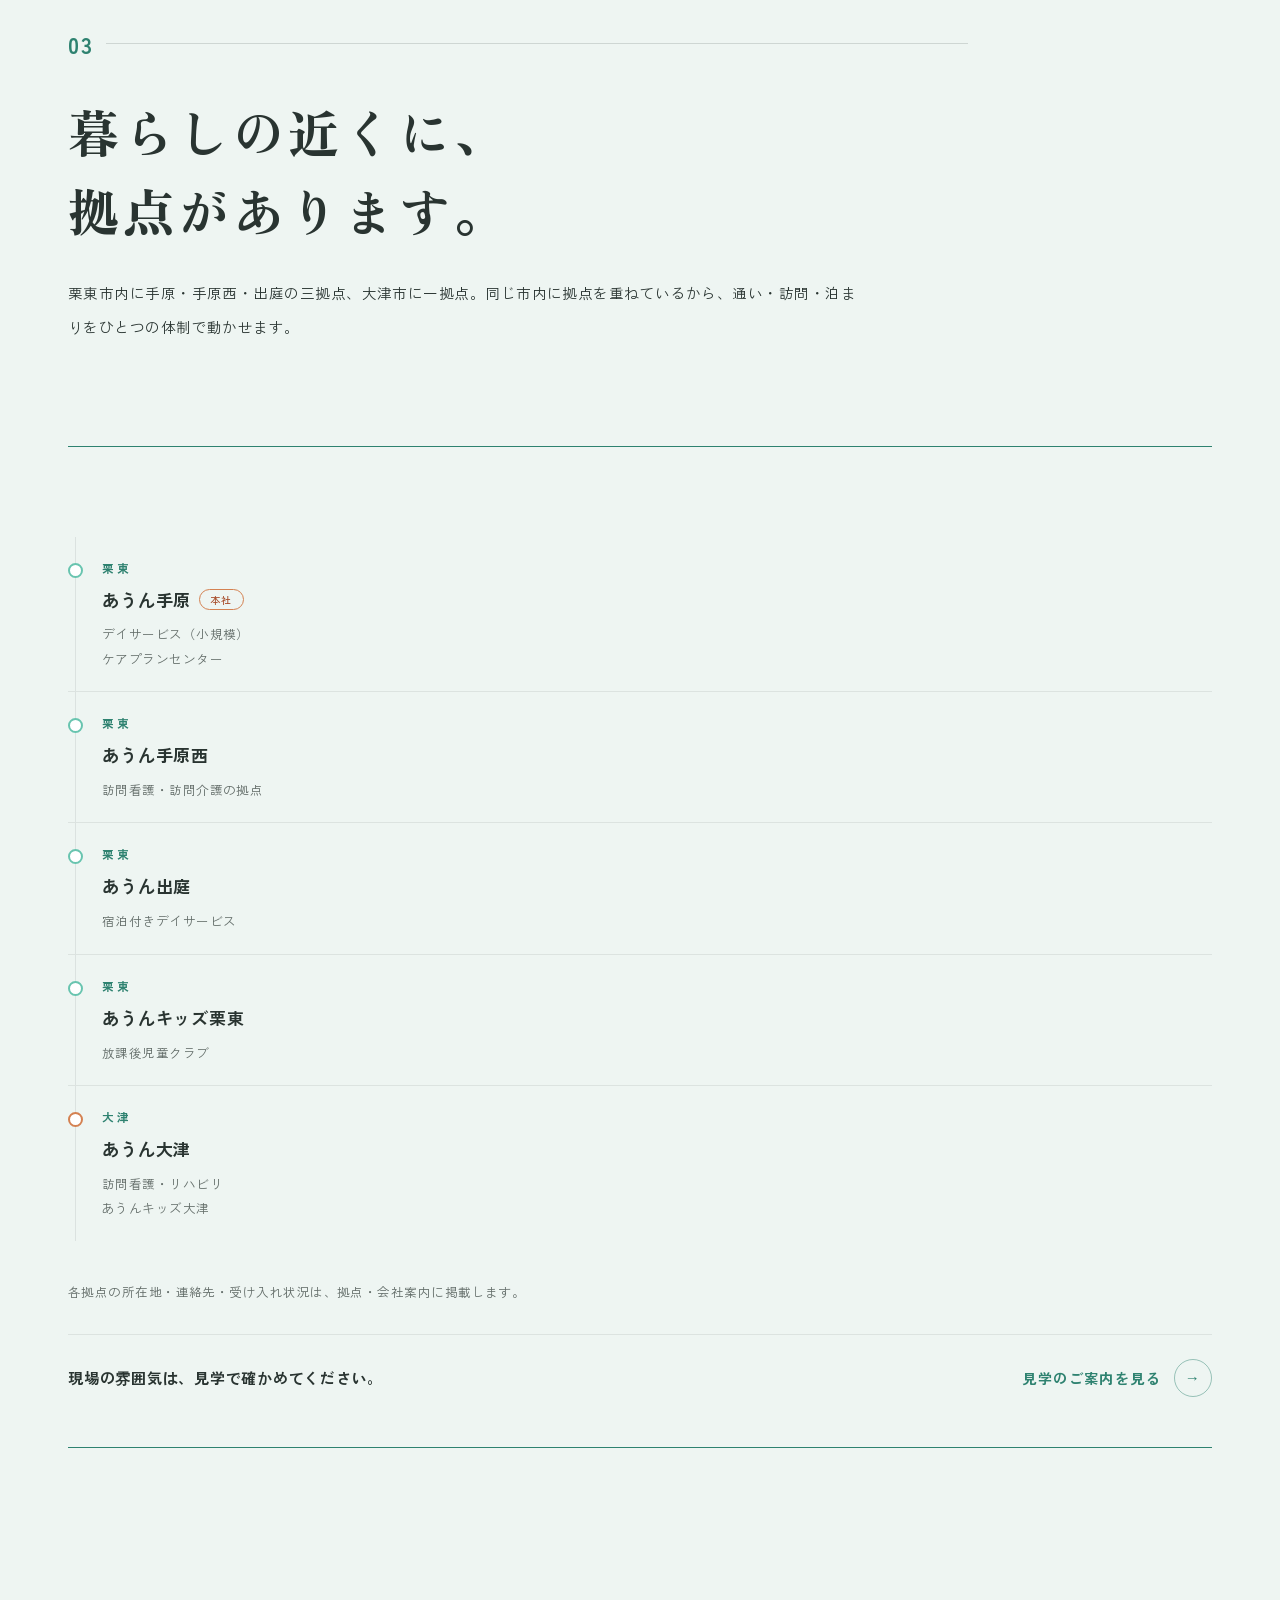
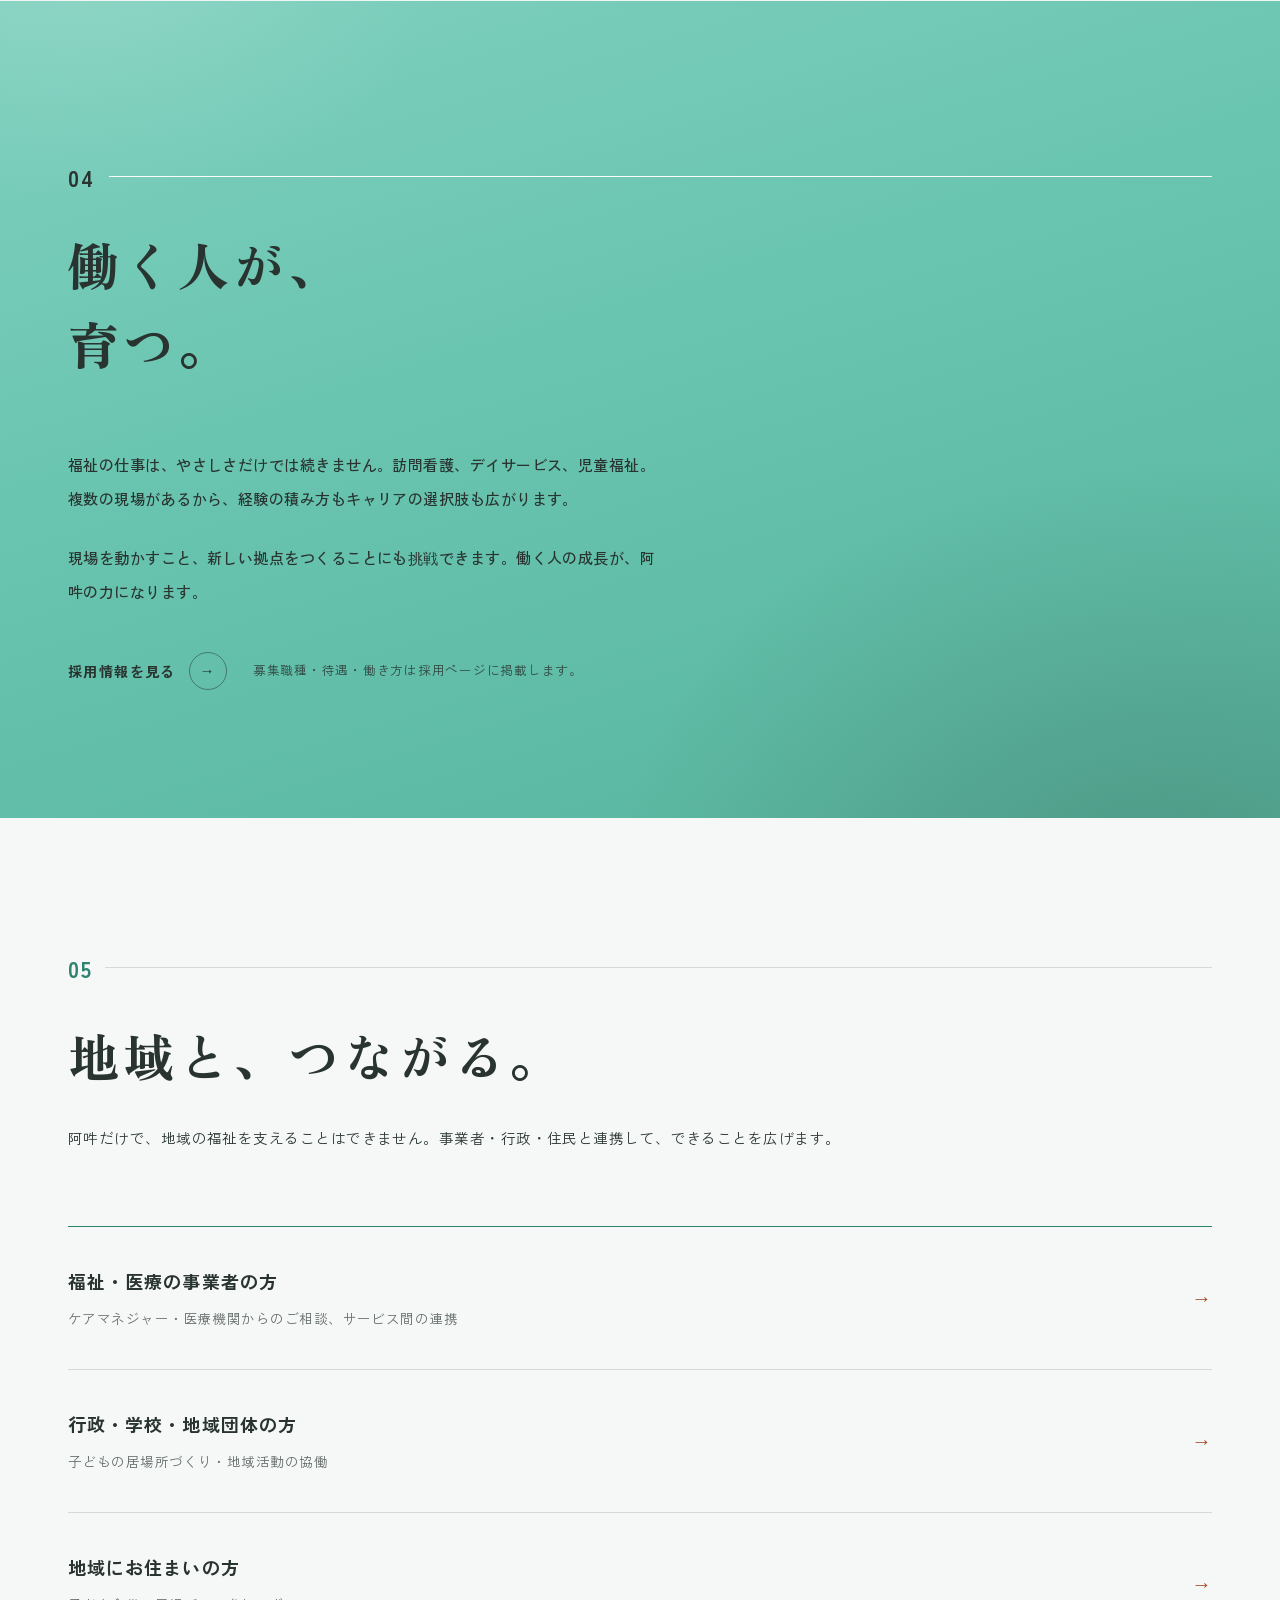
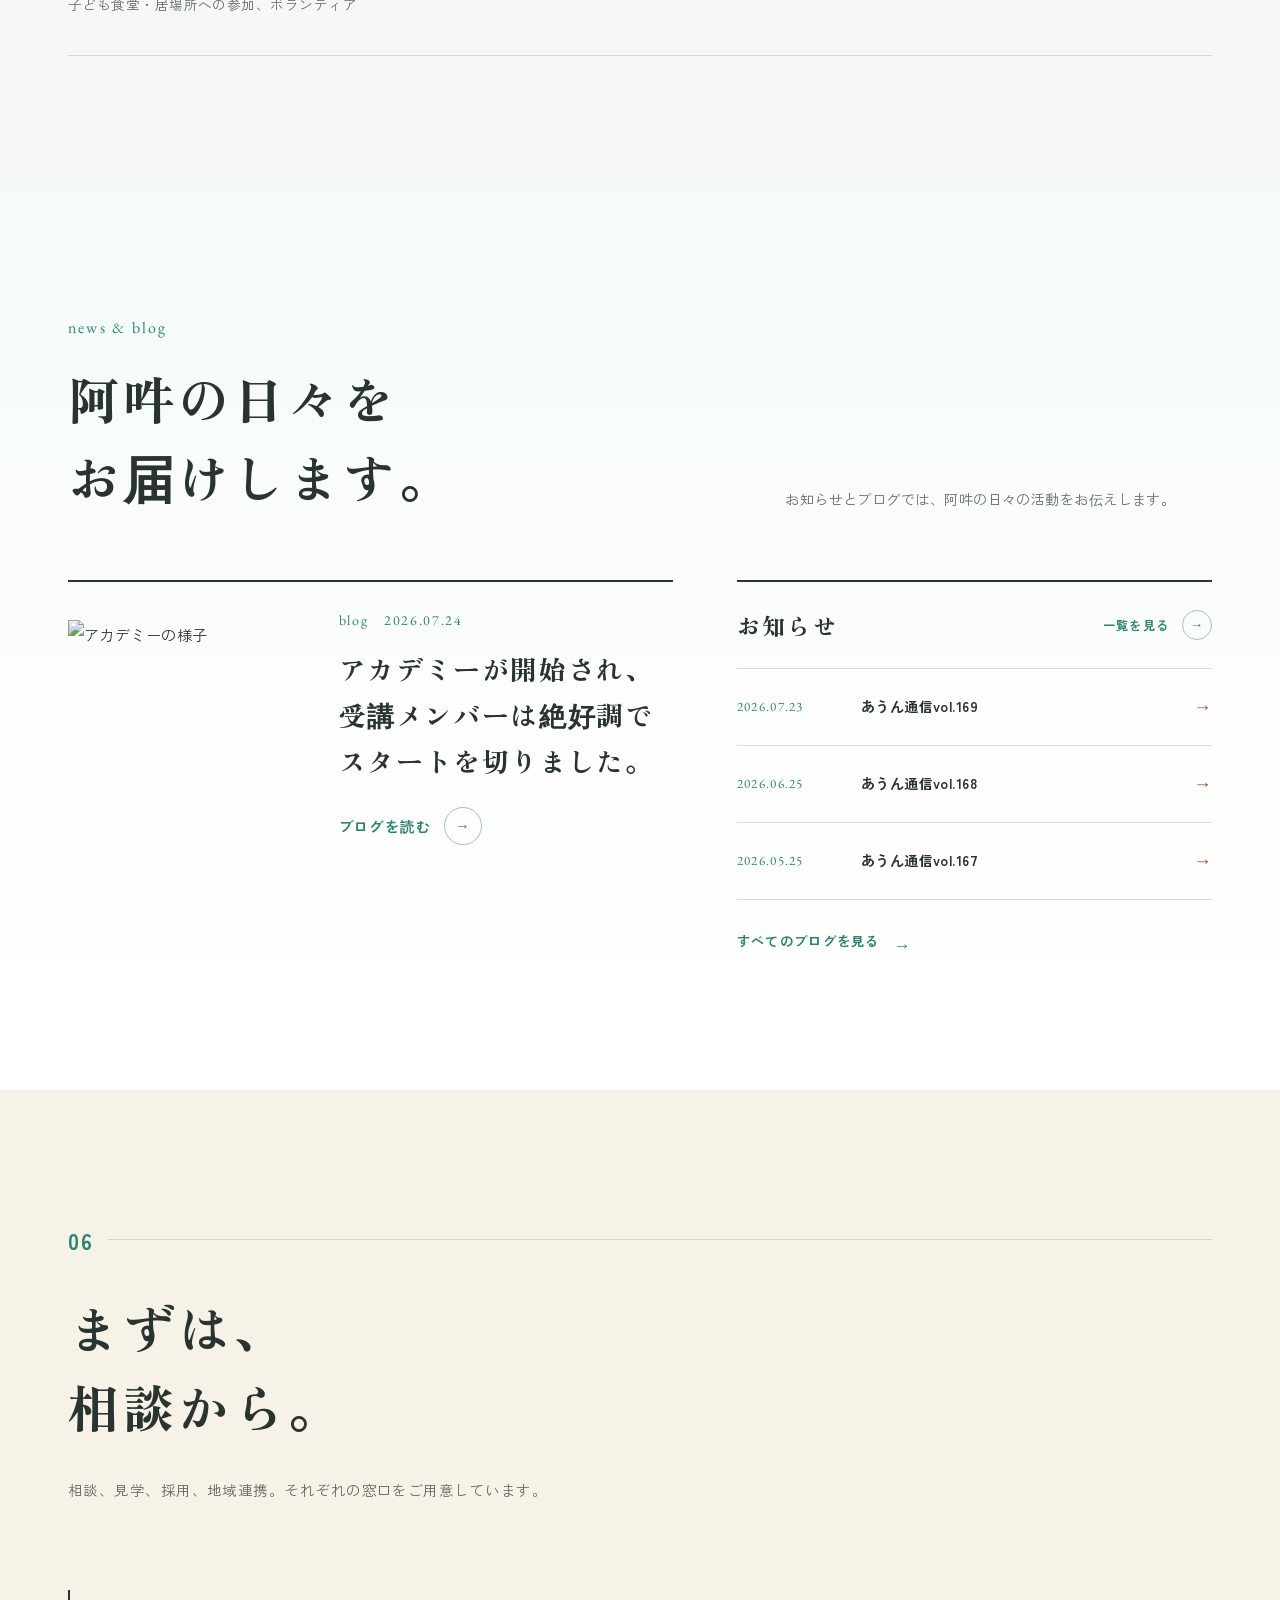
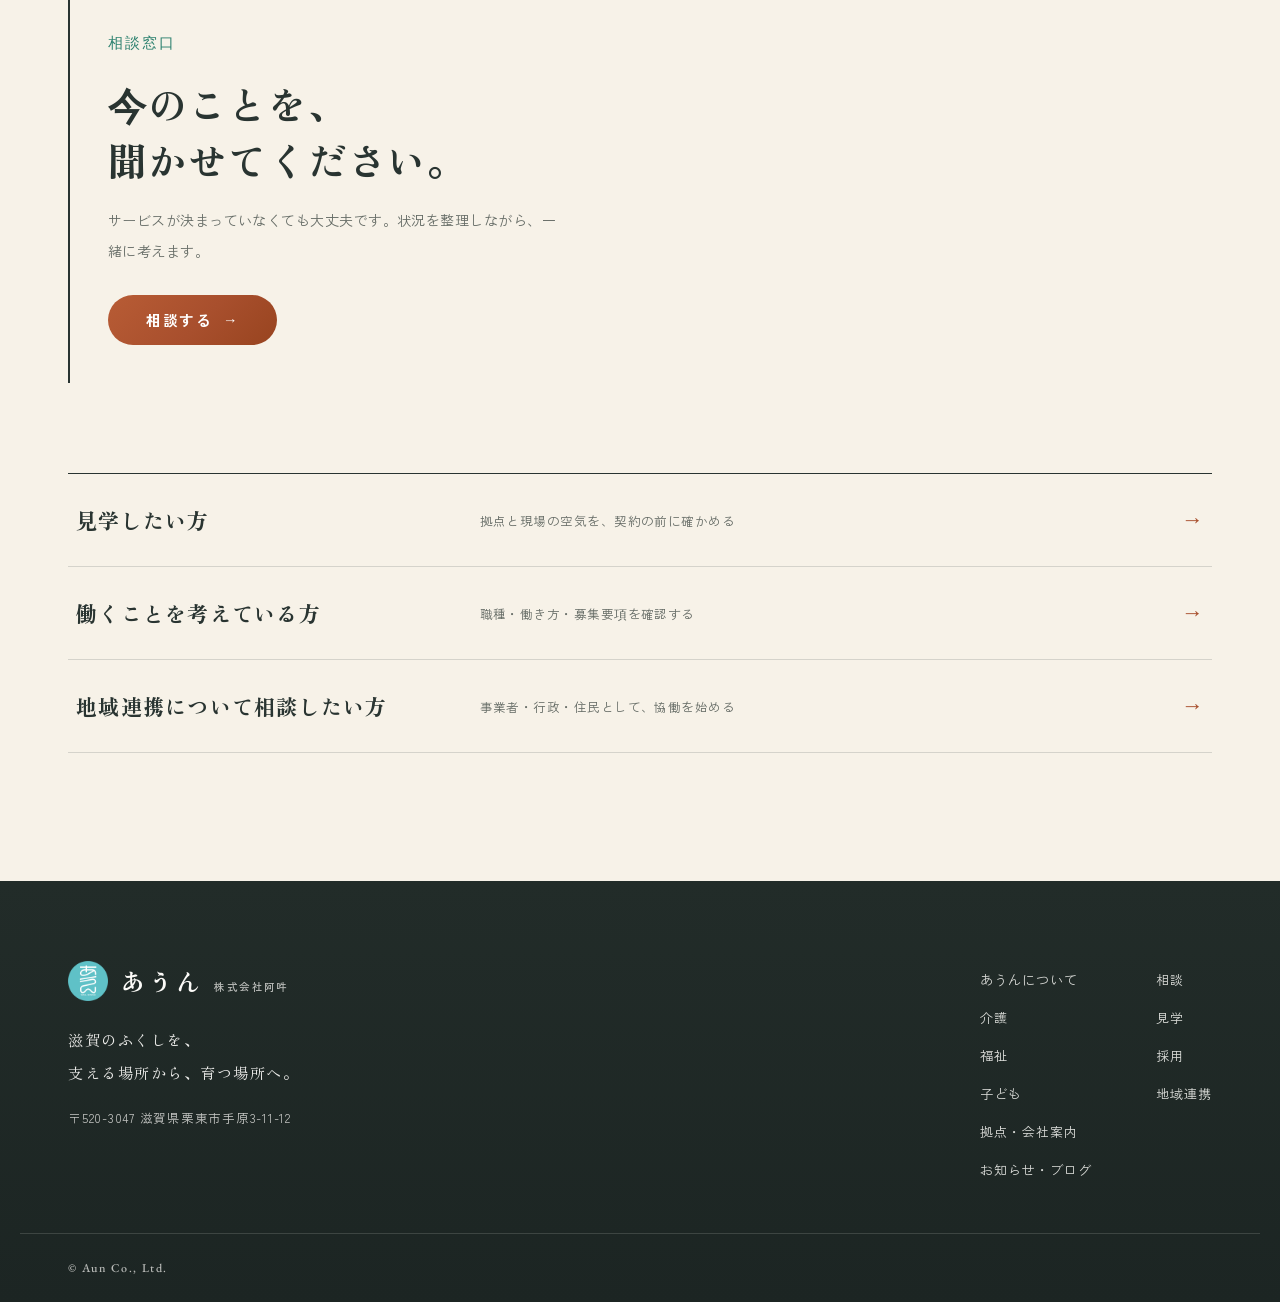
==== commit 30f54915: "FVの最新スタイルを確実に読み込む" ====
--- a/docs/v2/index.html
+++ b/docs/v2/index.html
@@ -9,7 +9,7 @@
 <link rel="preconnect" href="https://fonts.gstatic.com" crossorigin>
 <link href="https://fonts.googleapis.com/css2?family=Noto+Sans+JP:wght@400;500;600&display=swap" rel="stylesheet">
 <link rel="stylesheet" href="css/fonts.css">
-<link rel="stylesheet" href="css/style.css?v=fv-composition-20260805">
+<link rel="stylesheet" href="css/style.css?v=fv-composition-a725dec">
 </head>
 <body class="home">
 
--- a/docs/v2/css/style.css
+++ b/docs/v2/css/style.css
@@ -1531,8 +1531,8 @@
 .fv-flow-row--two { justify-content: flex-start; }
 .fv-flow-row--three { justify-content: flex-end; padding-right: clamp(0px, 5vw, 72px); }
 .fv-flow-copy {
-  flex: 0 0 auto; min-width: 0; color: var(--teal); font-family: "Noto Sans JP", "Hiragino Kaku Gothic ProN", "Yu Gothic", sans-serif; font-size: clamp(44px, 5.15vw, 76px);
-  font-weight: 500; line-height: 1.04; letter-spacing: .025em; white-space: nowrap; font-synthesis: none;
+  flex: 0 0 auto; min-width: 0; color: var(--teal); font-family: "Noto Sans JP", "Hiragino Kaku Gothic ProN", "Yu Gothic", sans-serif; font-size: clamp(46px, 5.55vw, 82px);
+  font-weight: 600; line-height: 1.04; letter-spacing: .018em; white-space: nowrap; font-synthesis: none;
 }
 .fv-flow-copy--accent { color: var(--tq-ink); font-weight: 500; }
 .fv-media { position: relative; flex: 0 1 auto; overflow: hidden; background: #DDE8E2; border-radius: 1px; }
@@ -1835,6 +1835,6 @@
 @media (prefers-reduced-motion: reduce) {
   .aun-loader { display: none !important; }
   .js .fv-new .fv-flow-copy, .js .fv-new .fv-media { opacity: 1; transform: none; clip-path: none; transition: none; }
-  .fv-aun-marquee, .fv-media-slide, .fv-media-slide img, .fv-media--growth > img, .manifesto-lake img { animation: none !important; }
-  .fv-media-slide--one { opacity: 1; }
-}
+  .fv-aun-marquee, .fv-media-track, .fv-media-slide, .fv-media-slide img, .fv-media--growth > img, .manifesto-lake img { animation: none !important; }
+  .fv-media-track { transform: none !important; }
+}
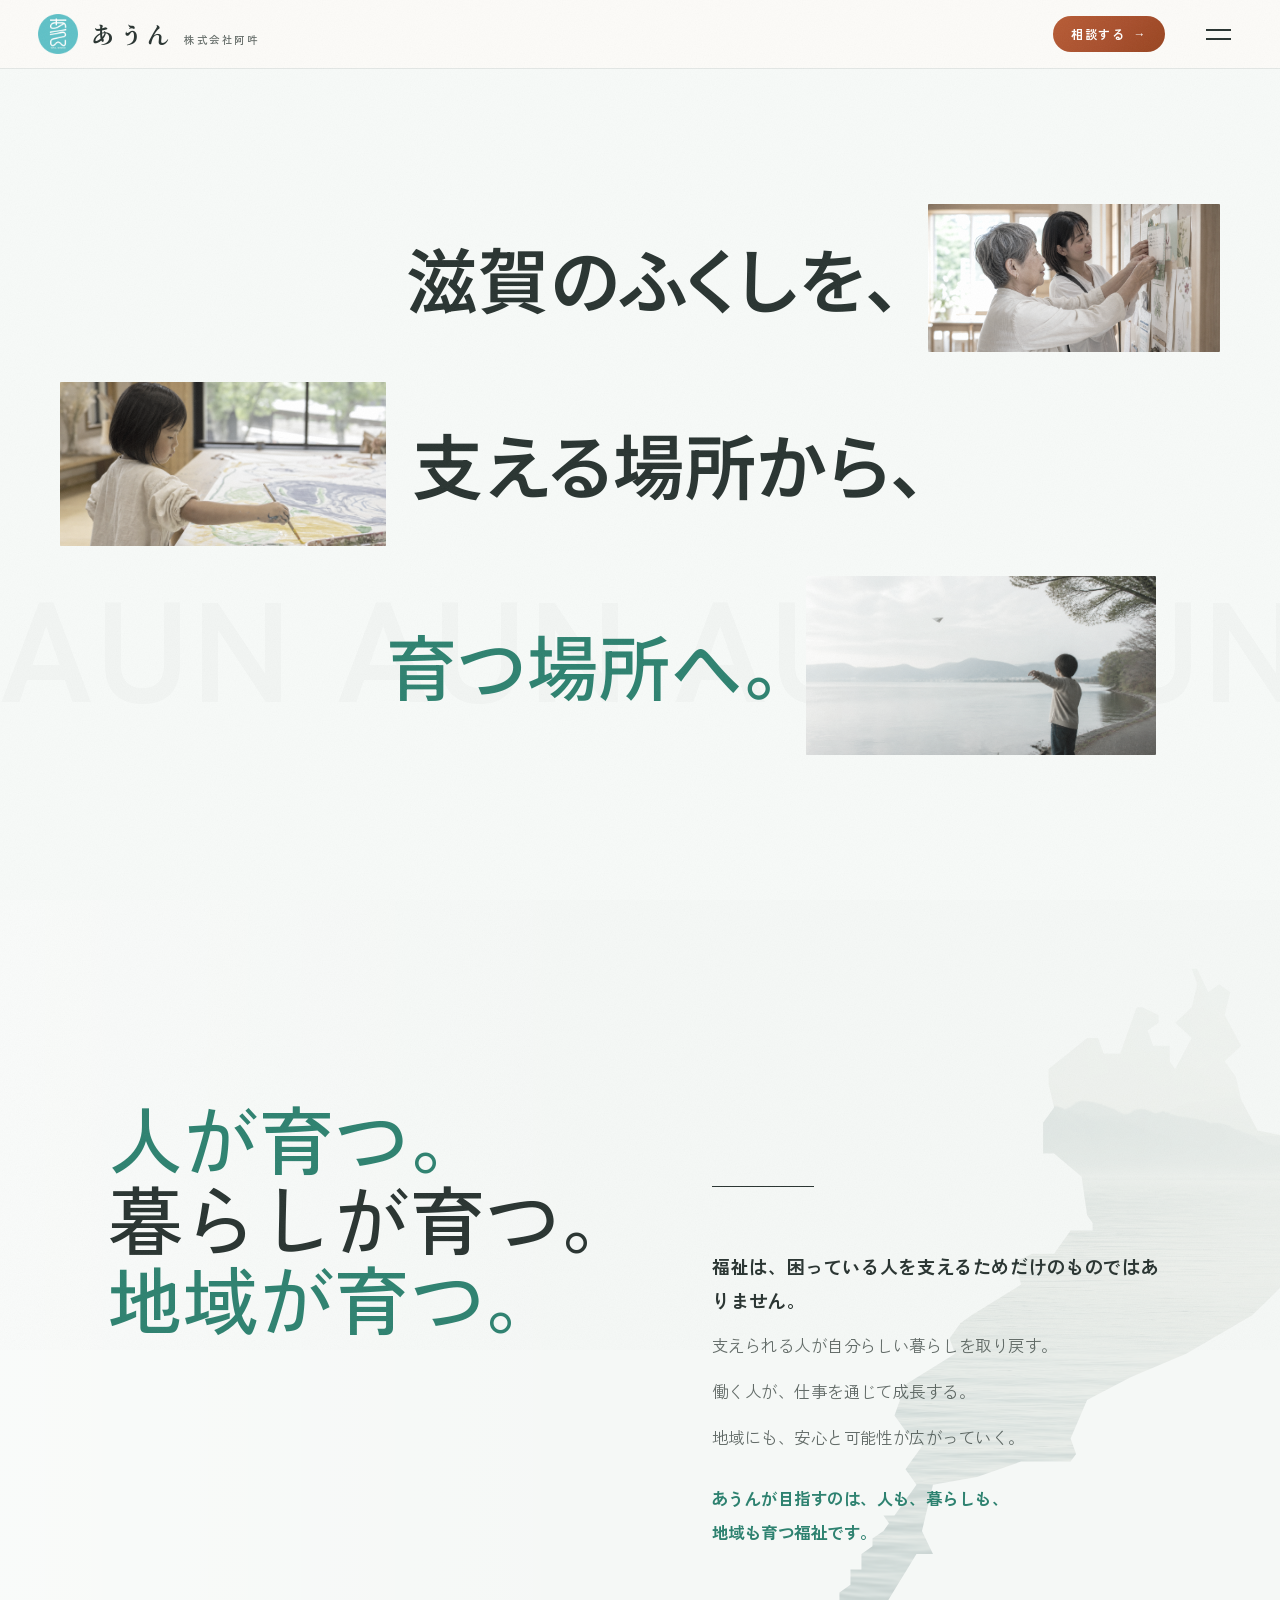
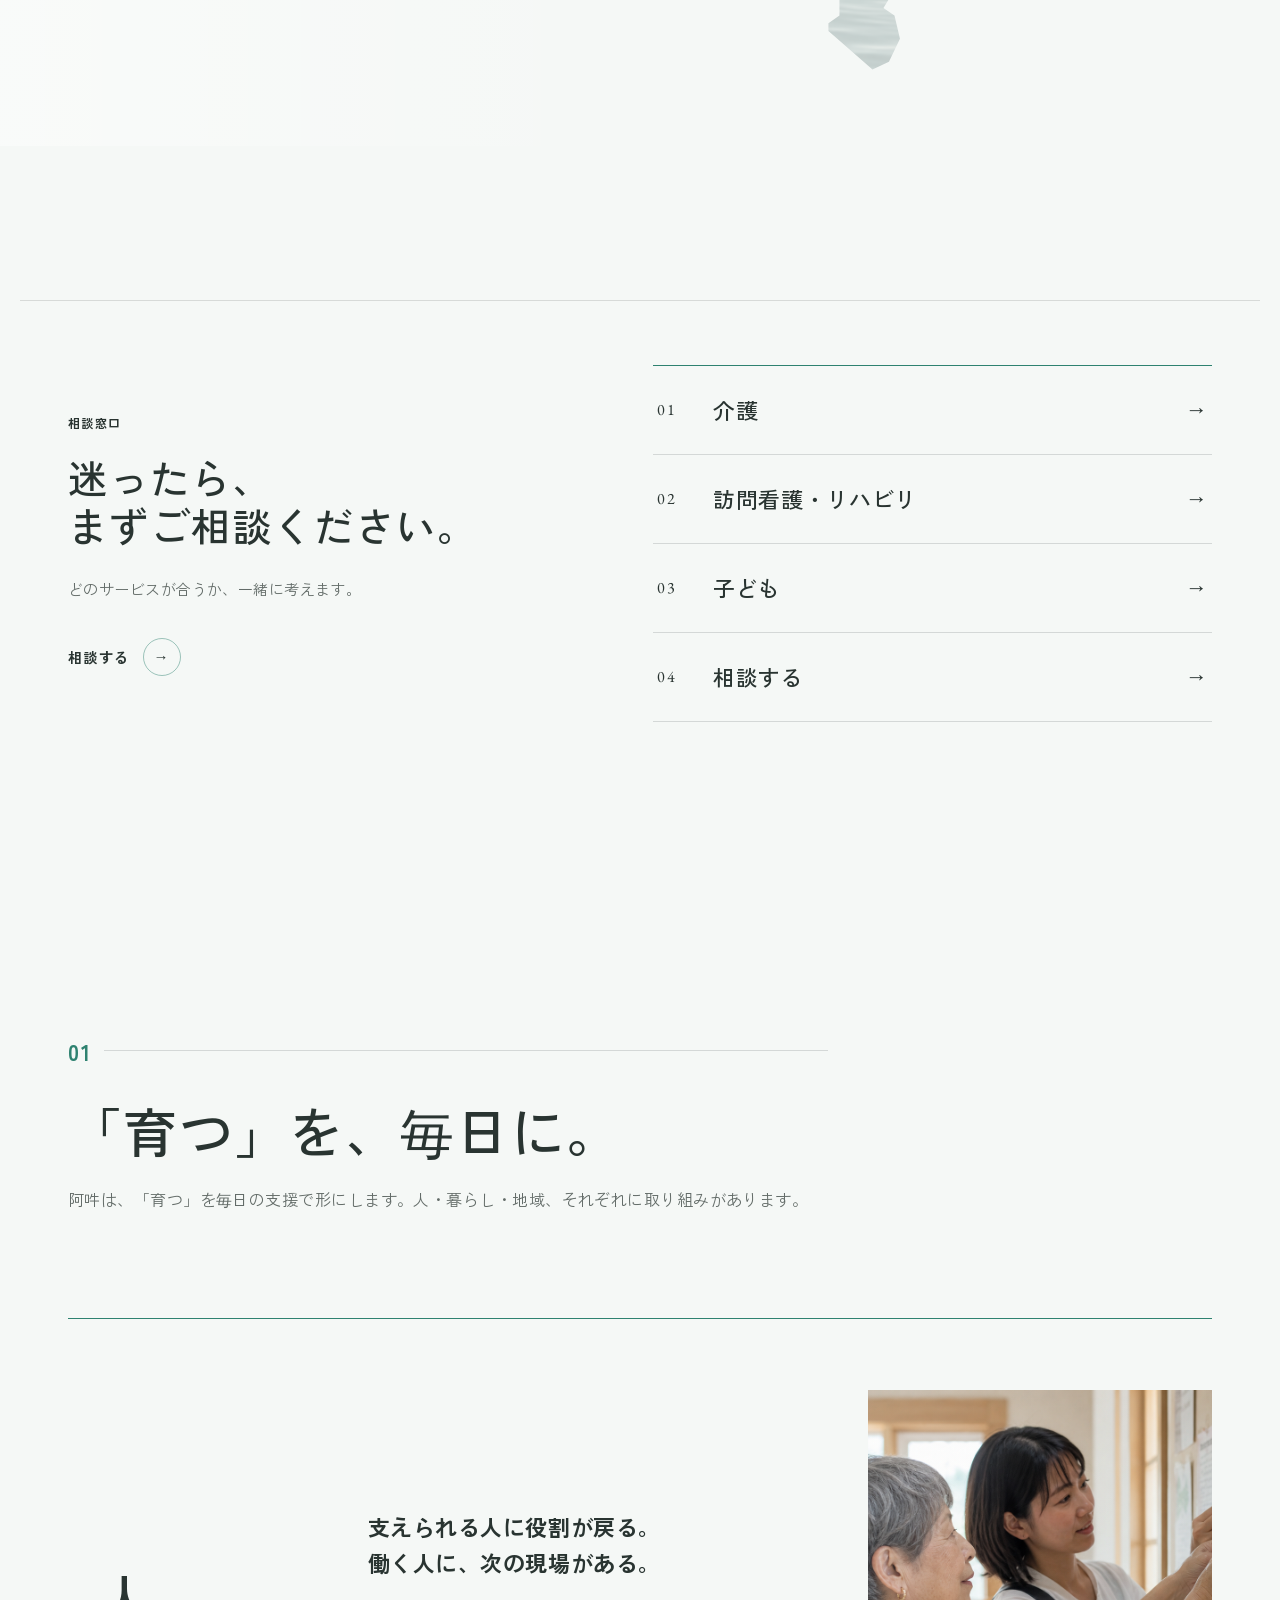
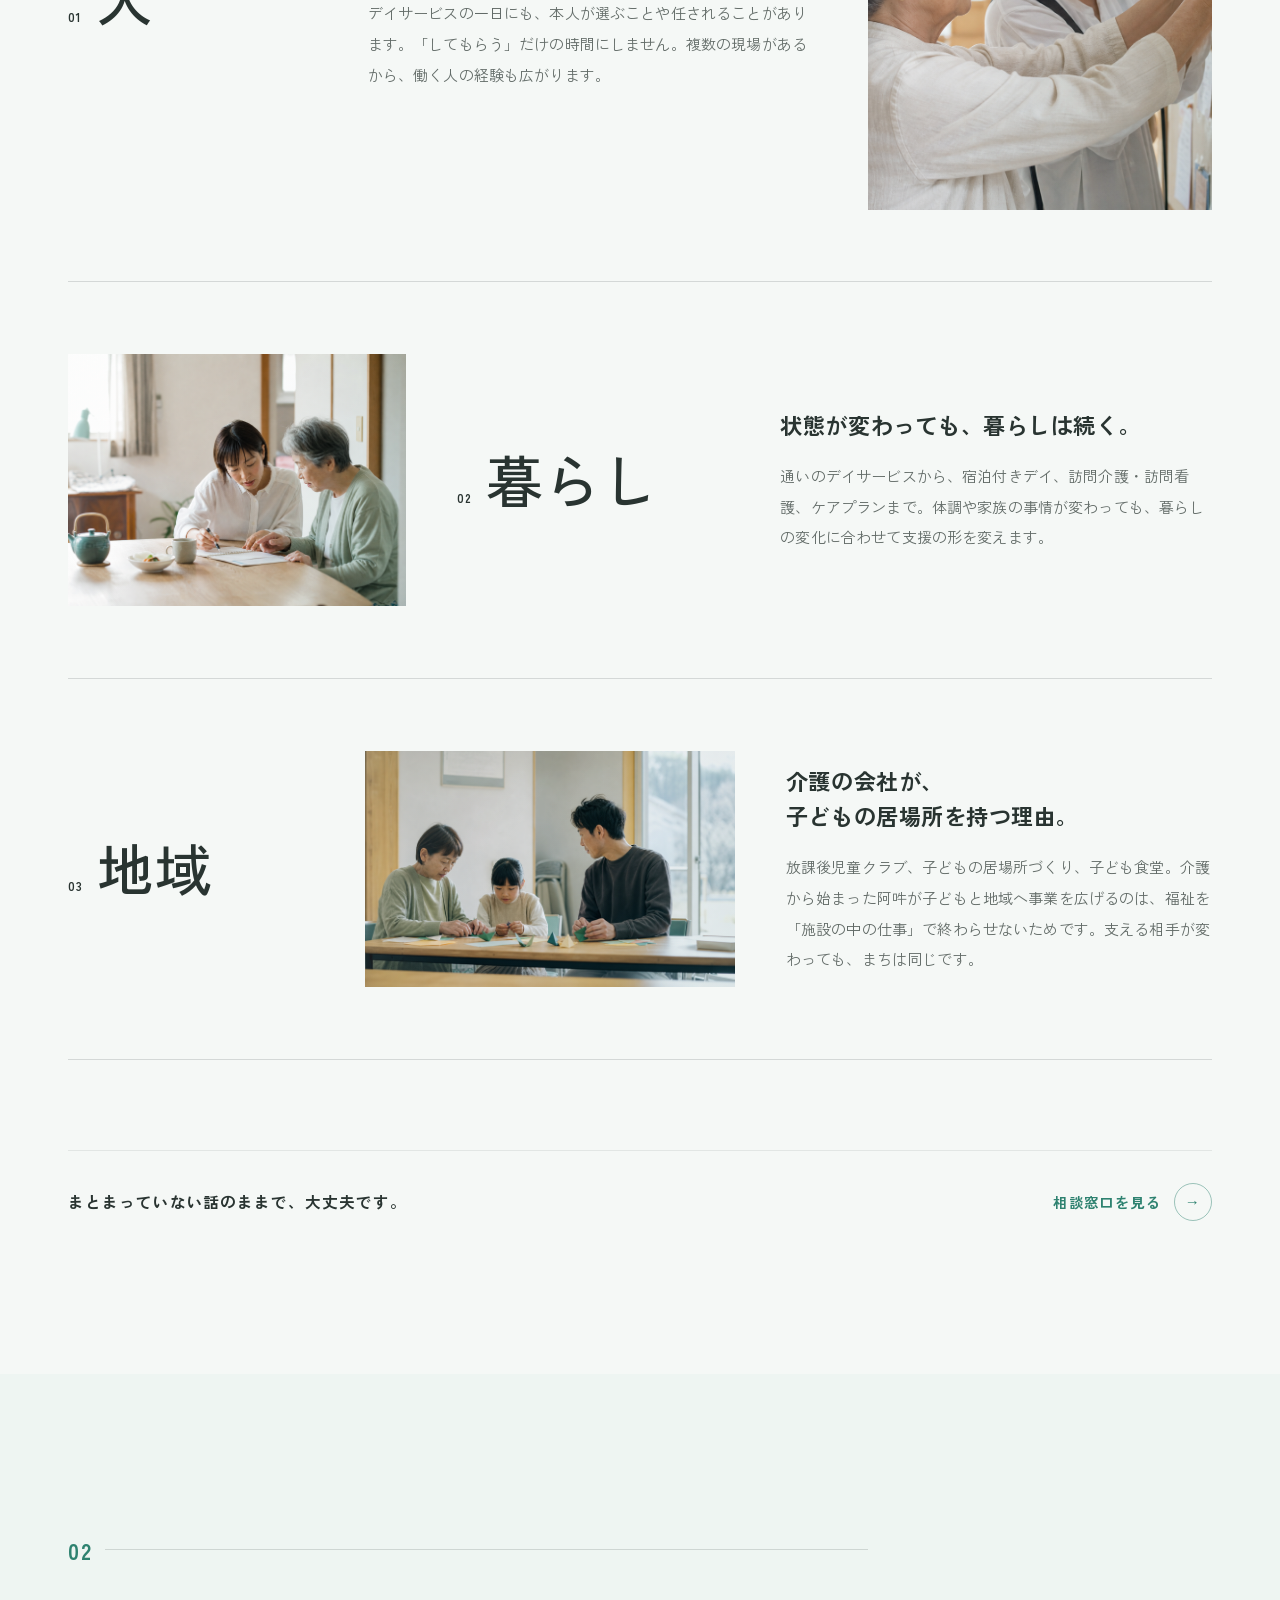
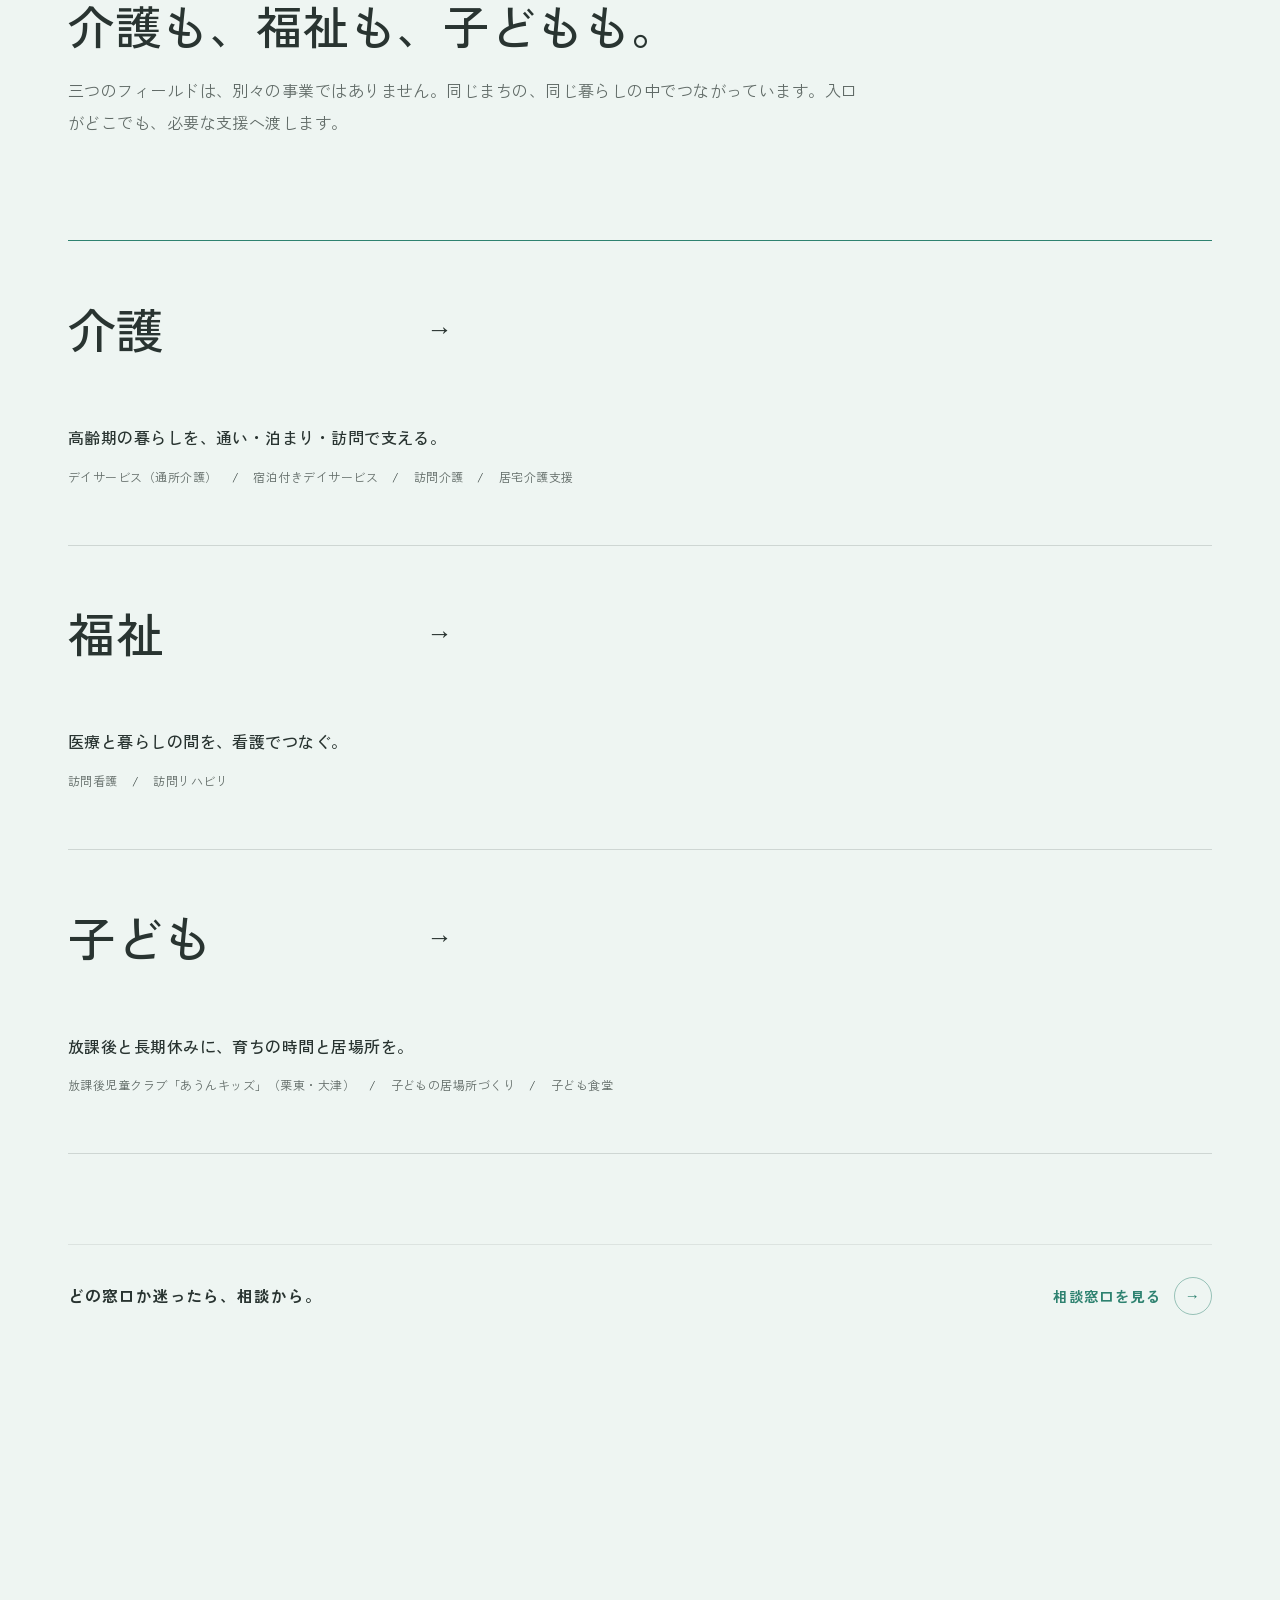
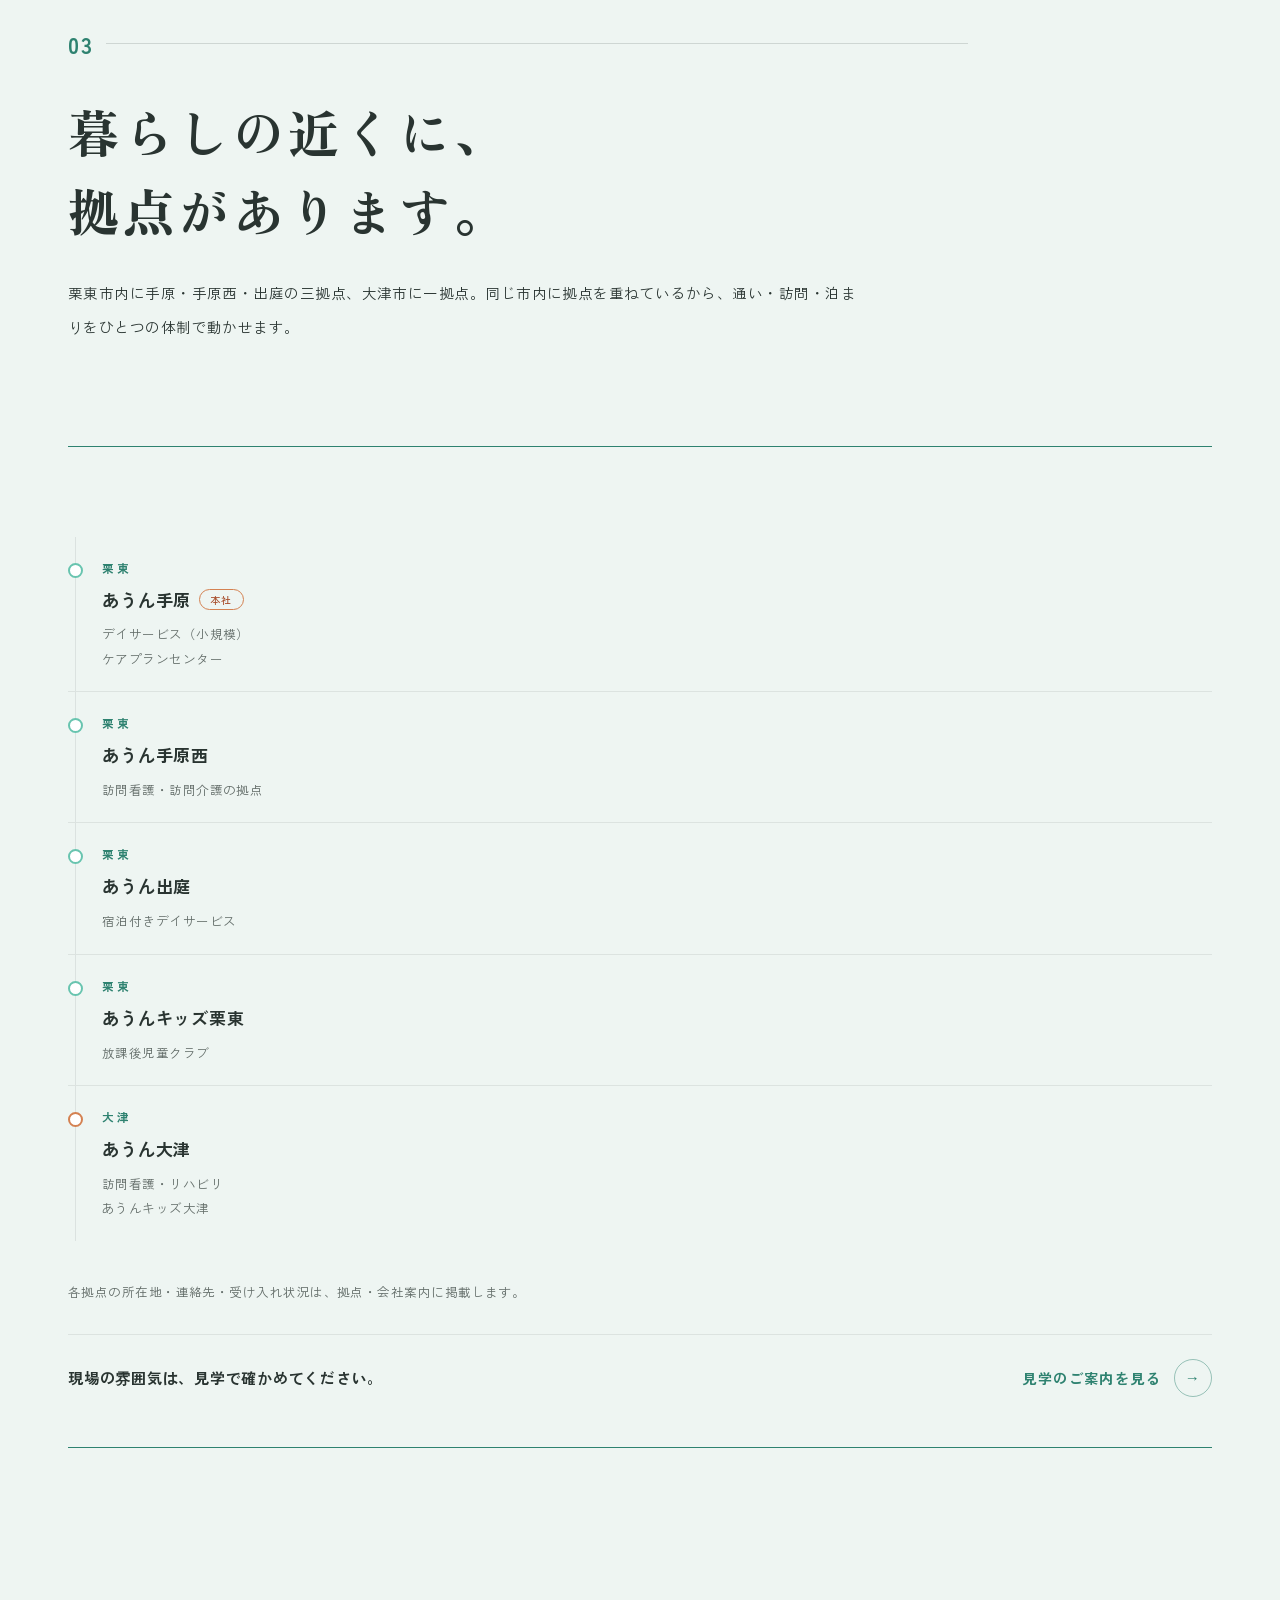
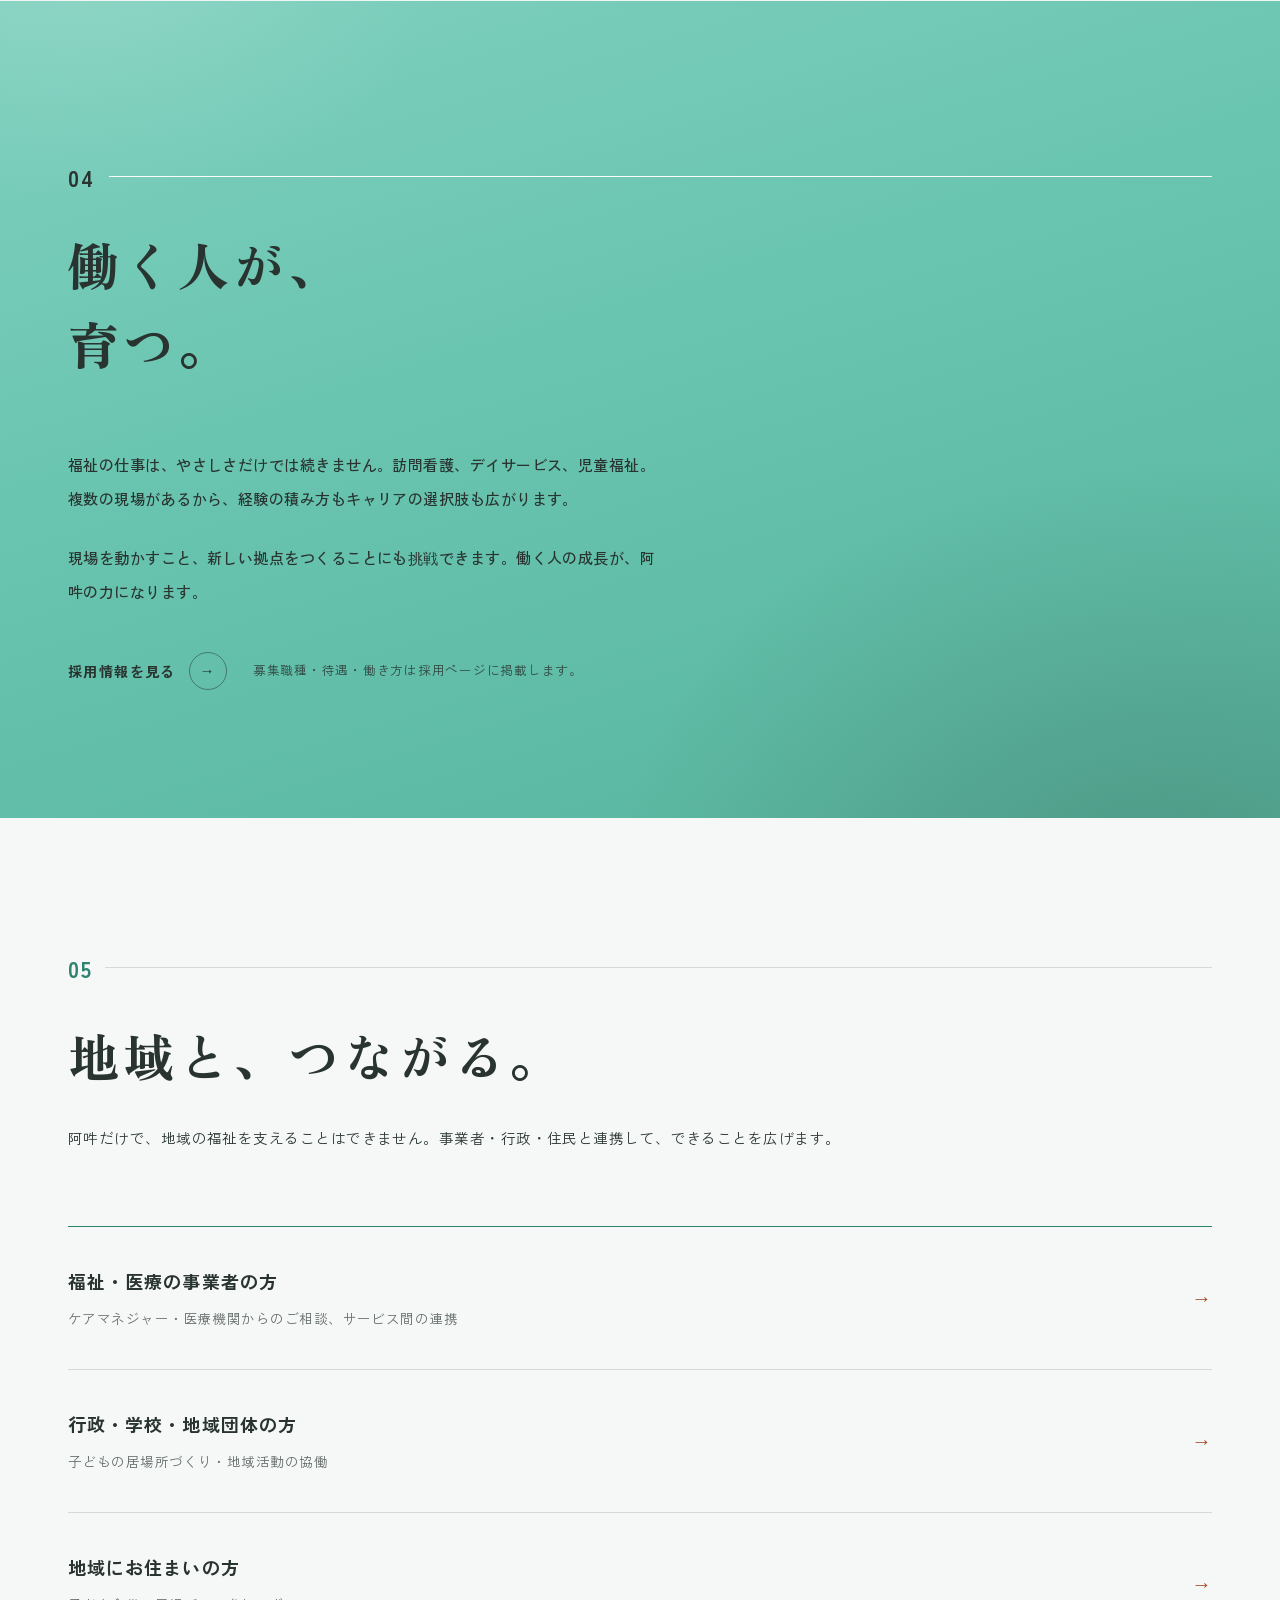
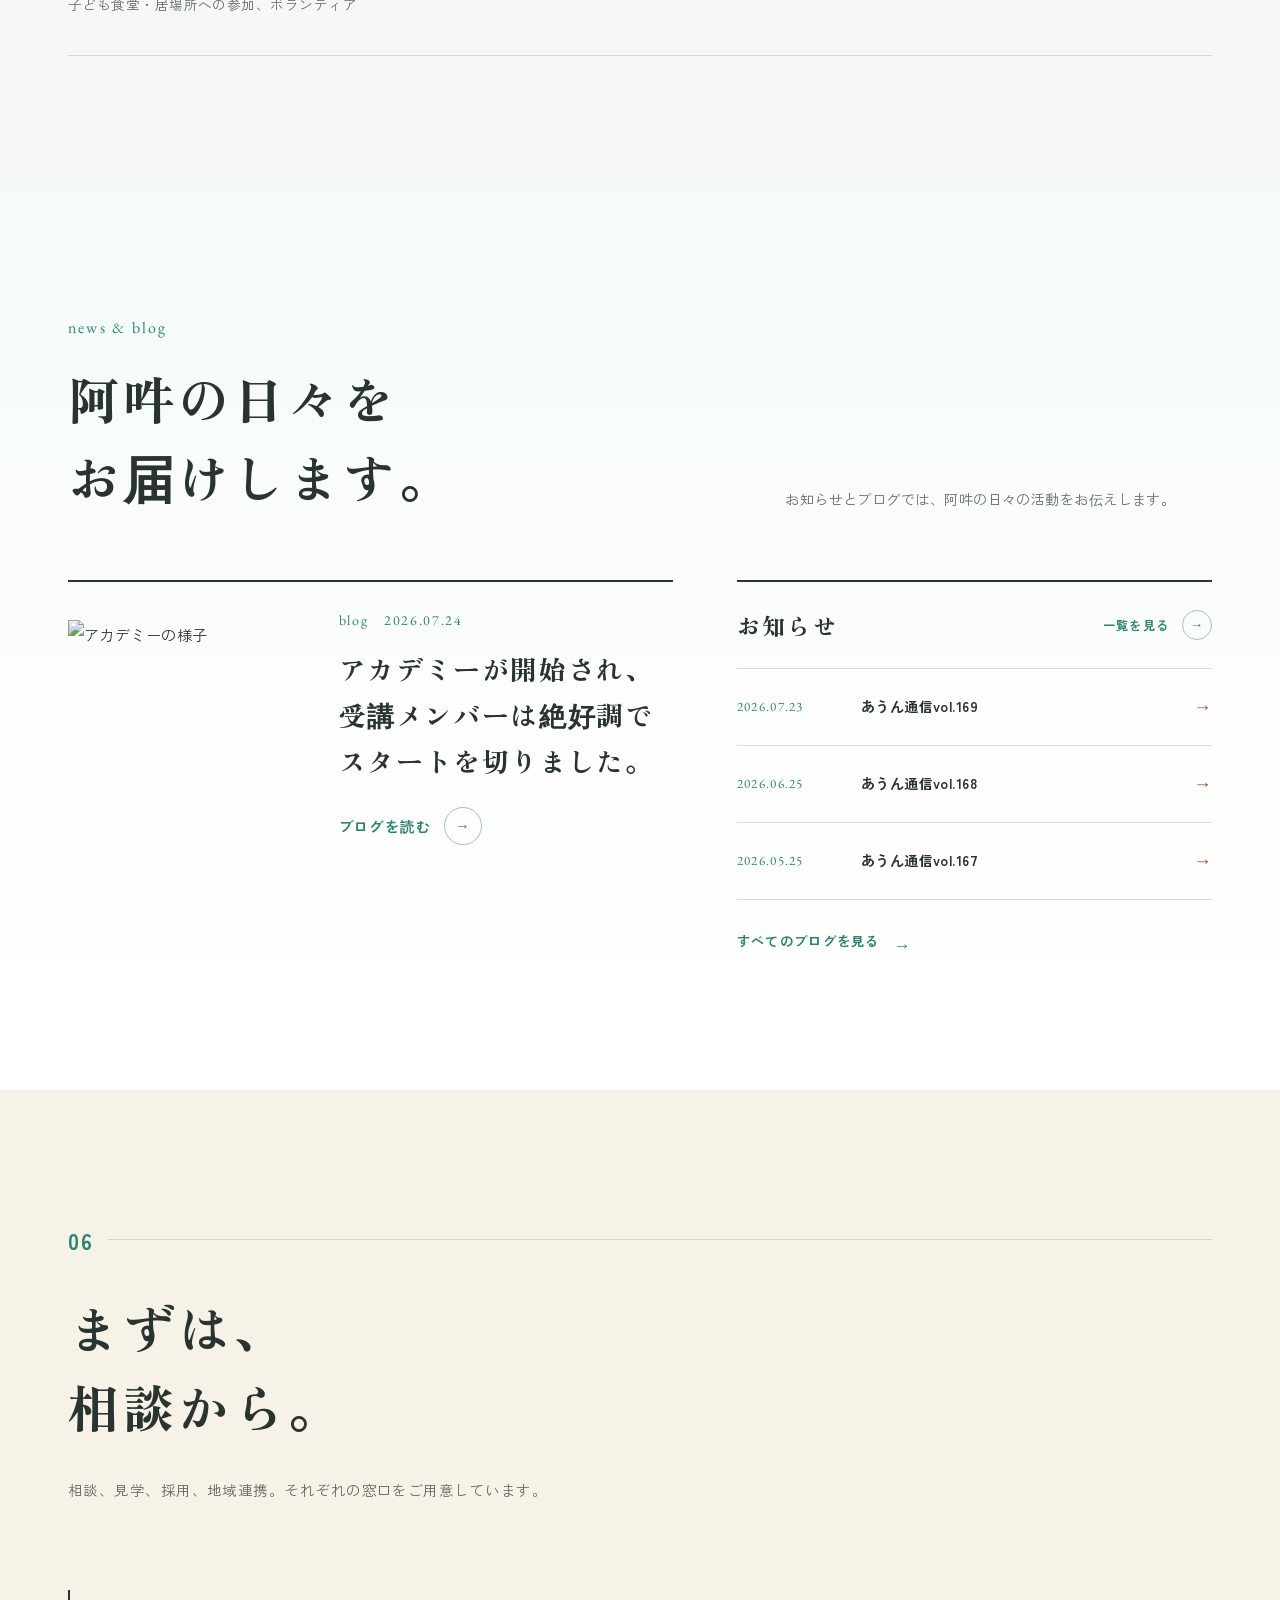
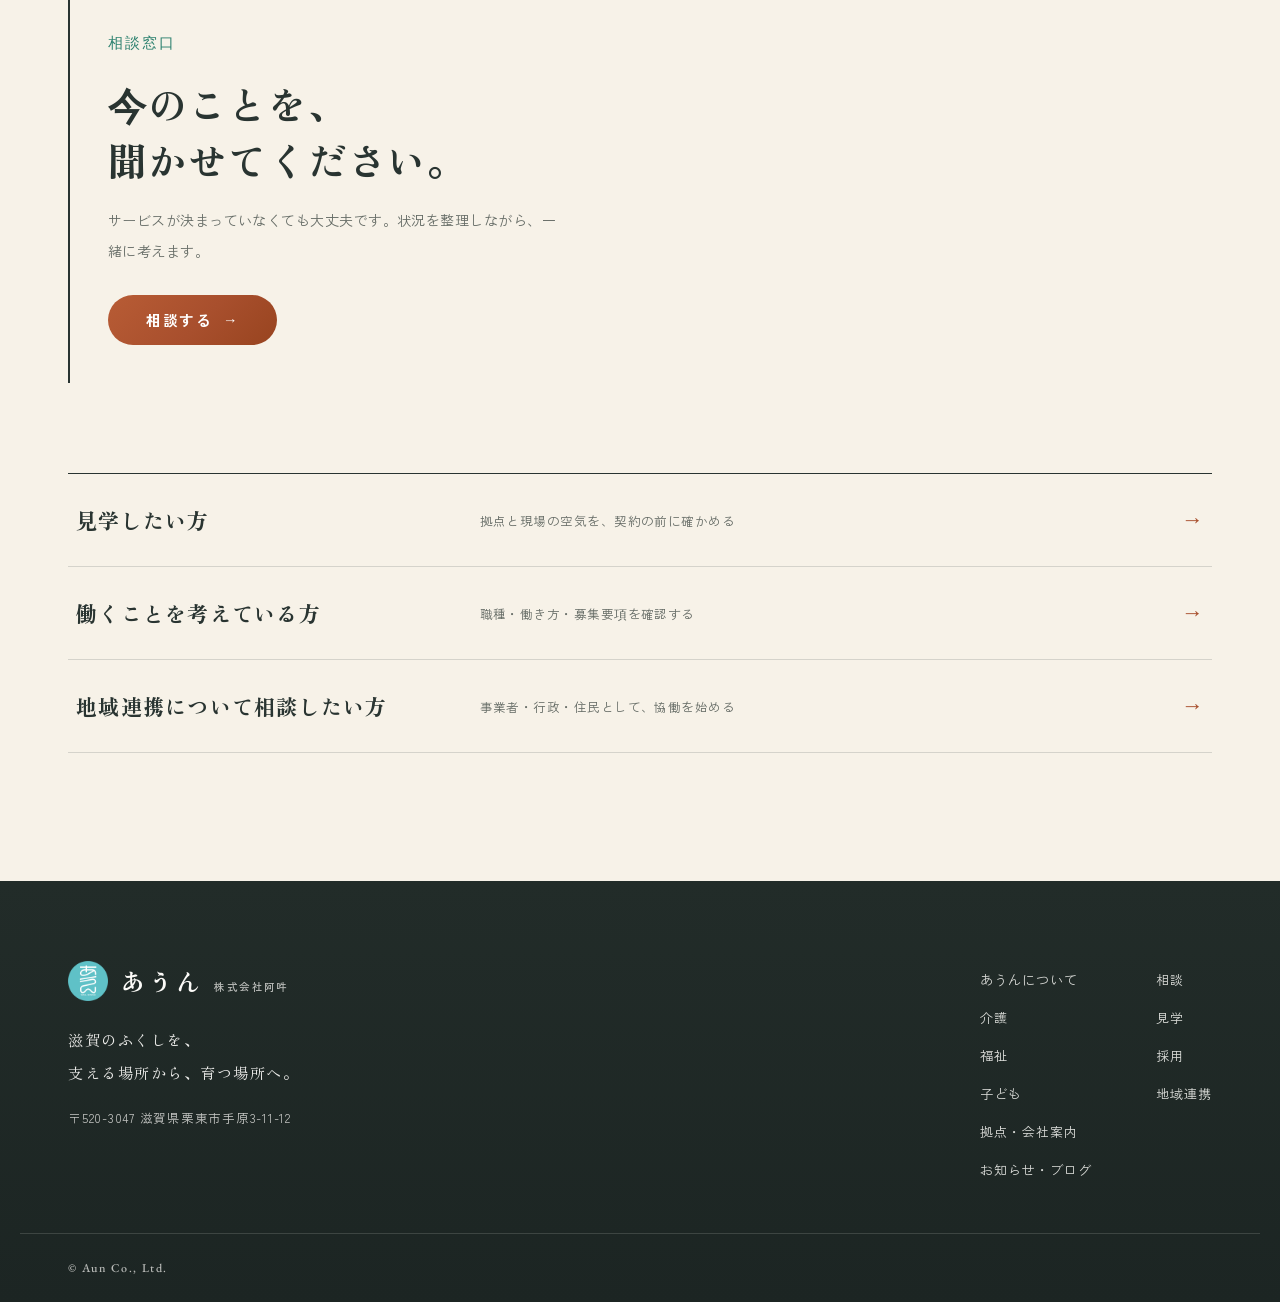
==== commit 246143ef: "FVスライダーの表示を整える" ====
--- a/docs/v2/index.html
+++ b/docs/v2/index.html
@@ -9,7 +9,7 @@
 <link rel="preconnect" href="https://fonts.gstatic.com" crossorigin>
 <link href="https://fonts.googleapis.com/css2?family=Noto+Sans+JP:wght@400;500;600&display=swap" rel="stylesheet">
 <link rel="stylesheet" href="css/fonts.css">
-<link rel="stylesheet" href="css/style.css?v=fv-composition-a725dec">
+<link rel="stylesheet" href="css/style.css?v=fv-composition-slider-fix">
 </head>
 <body class="home">
 
--- a/docs/v2/css/style.css
+++ b/docs/v2/css/style.css
@@ -1543,7 +1543,7 @@
 .fv-media > img, .fv-media-slide img { display: block; object-fit: cover; }
 .fv-media--people > img { filter: saturate(.56) contrast(.92) brightness(1.08); object-position: 50% 42%; }
 .fv-media-track { display: flex; width: 500%; height: 100%; will-change: transform; animation: fv-daily-slider 22s cubic-bezier(.76,0,.24,1) infinite; }
-.fv-media--daily .fv-media-slide { position: relative; flex: 0 0 20%; opacity: 1; animation: none; }
+.fv-media--daily .fv-media-slide { position: relative; flex: 0 0 20%; overflow: hidden; opacity: 1; animation: none; }
 .fv-media--daily .fv-media-slide img { filter: saturate(.56) contrast(.92) brightness(1.08); transform: scale(1.045); animation: fv-daily-drift 8s ease-in-out infinite alternate; }
 .fv-media--daily .fv-media-slide:nth-child(2) img { animation-delay: -2.3s; }
 .fv-media--daily .fv-media-slide:nth-child(3) img { animation-delay: -4.6s; }
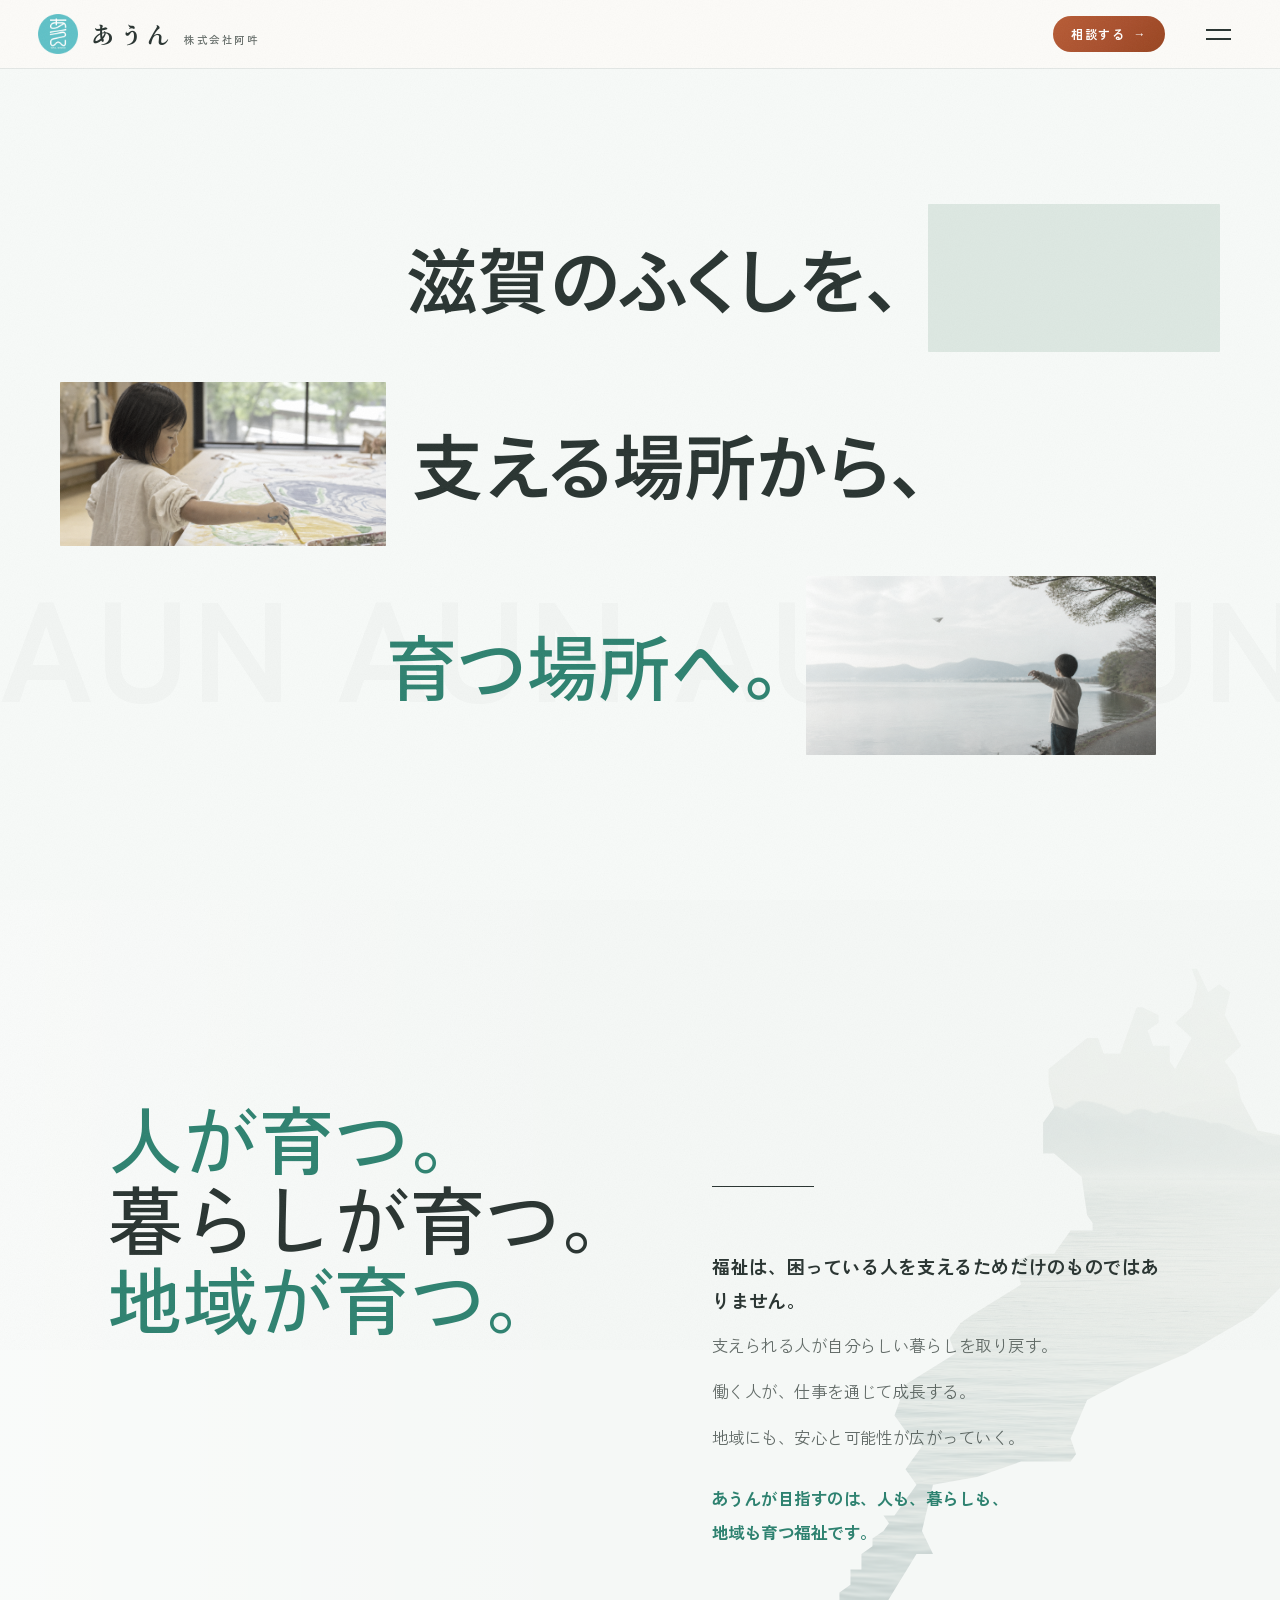
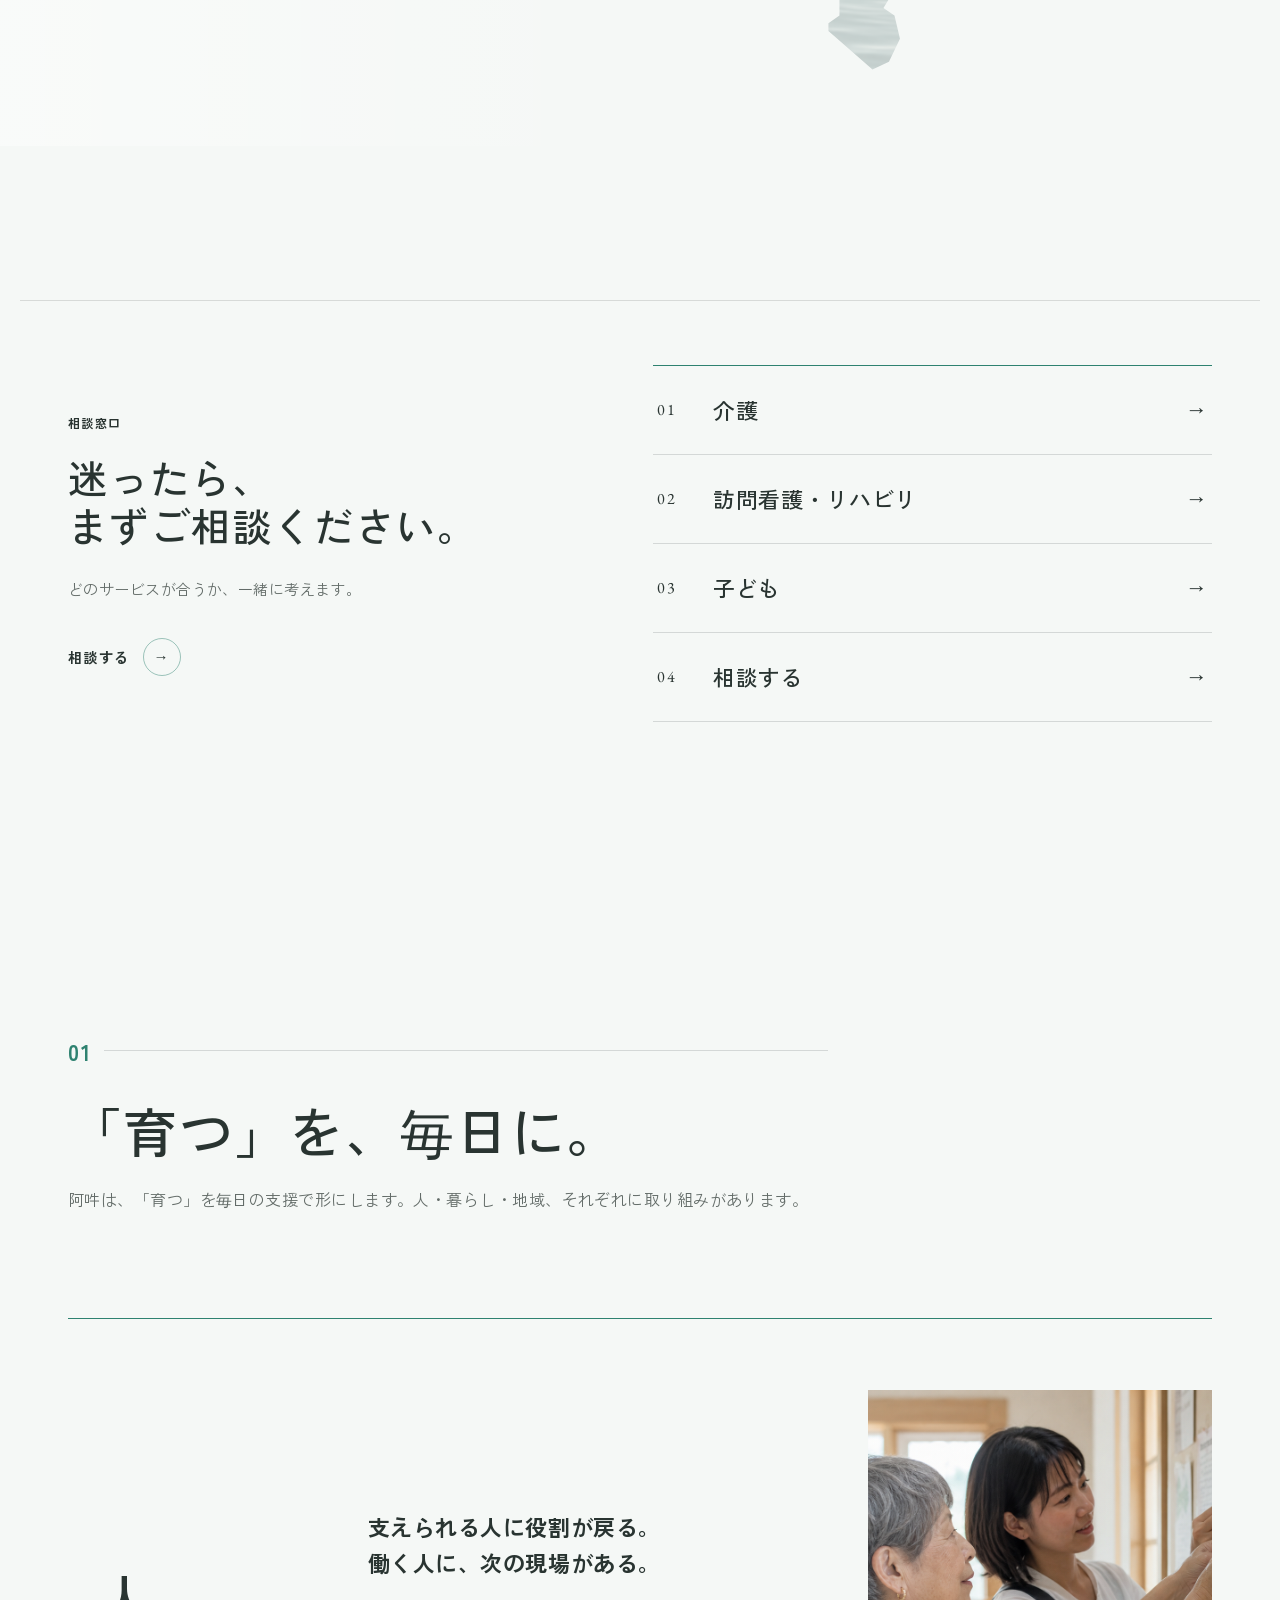
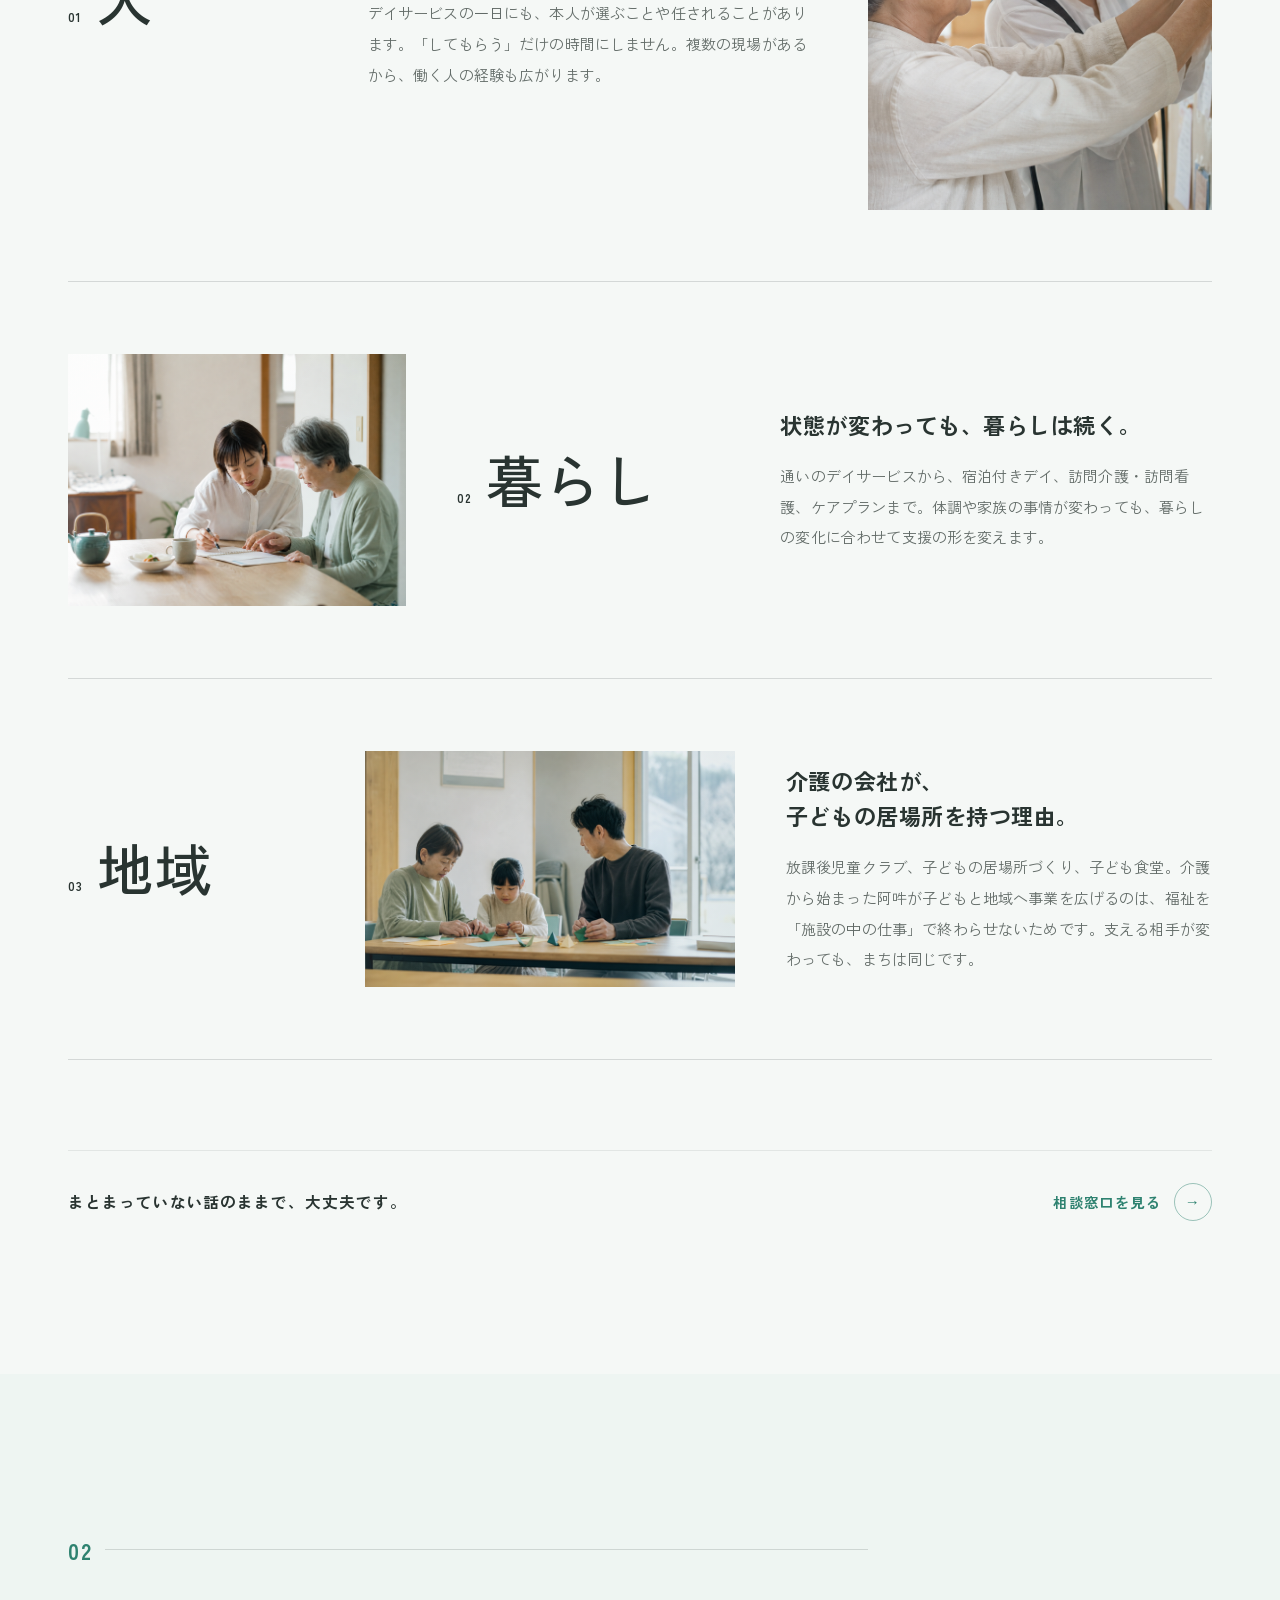
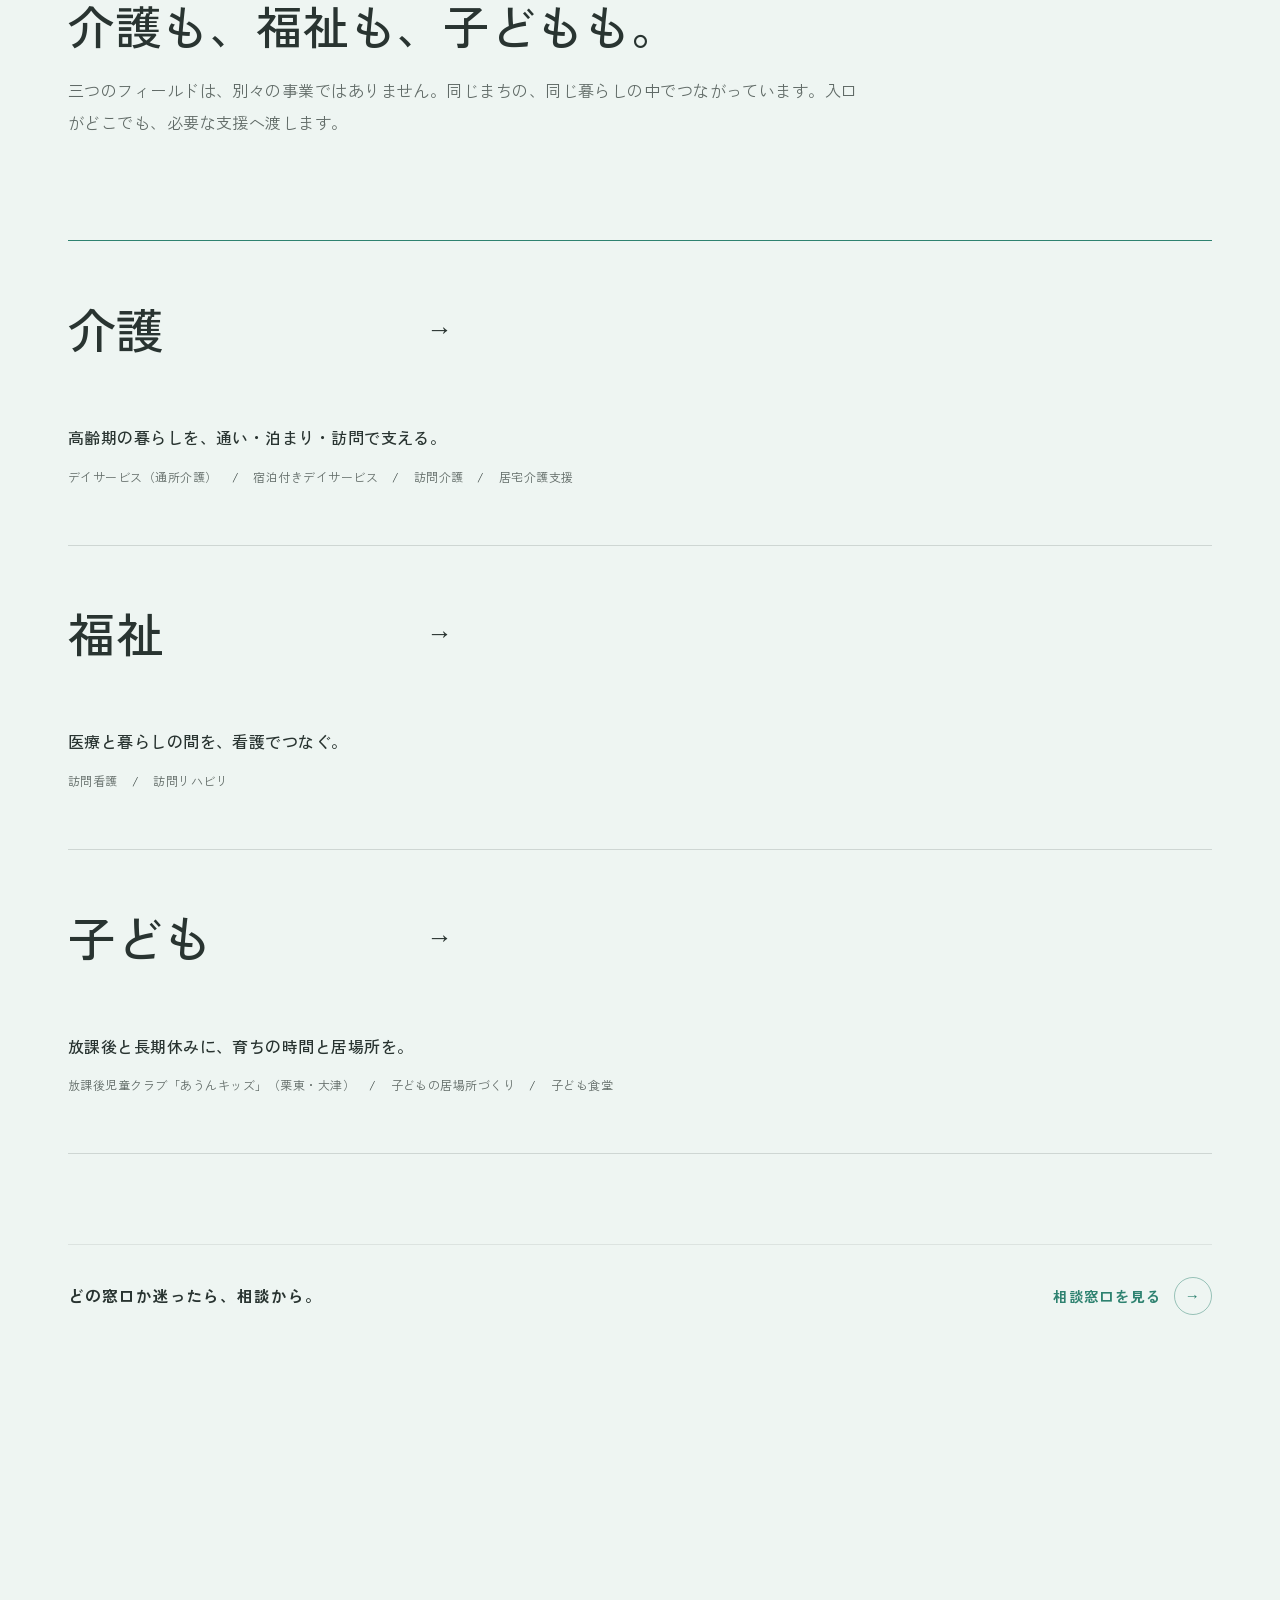
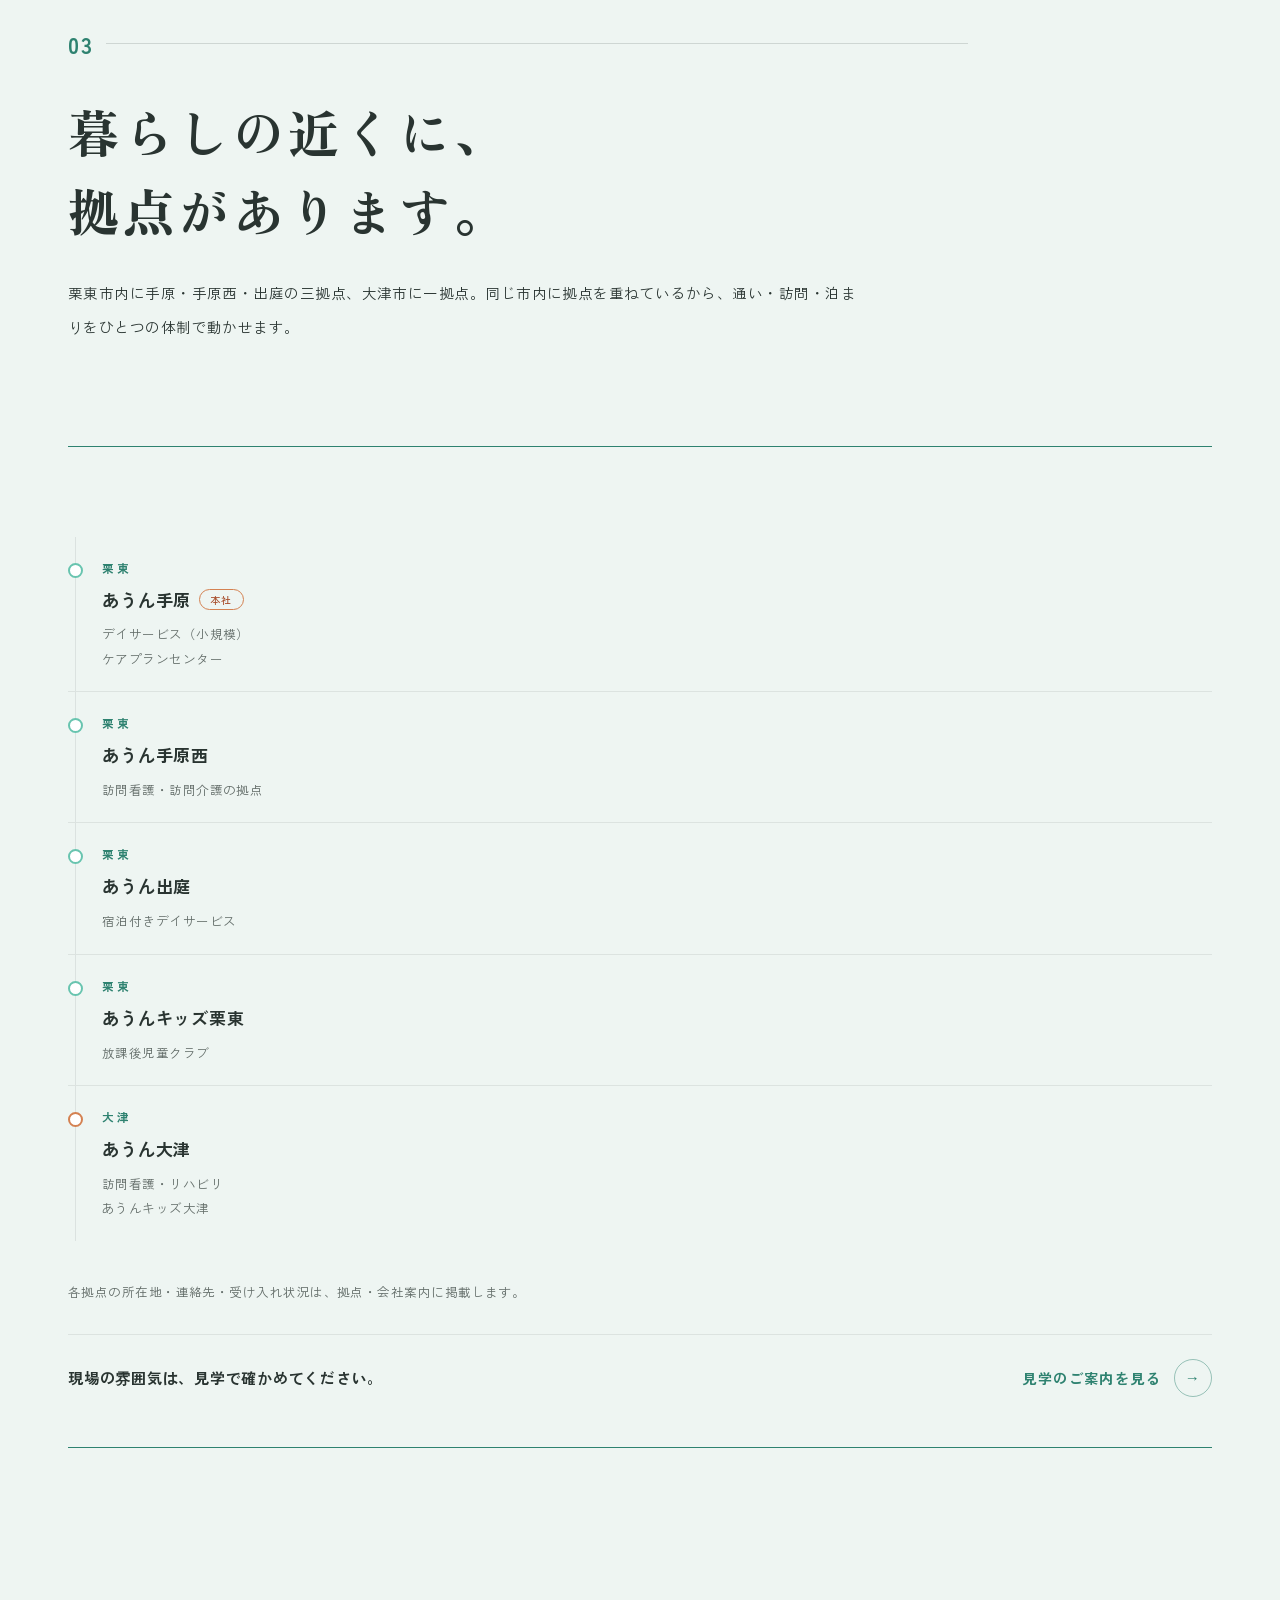
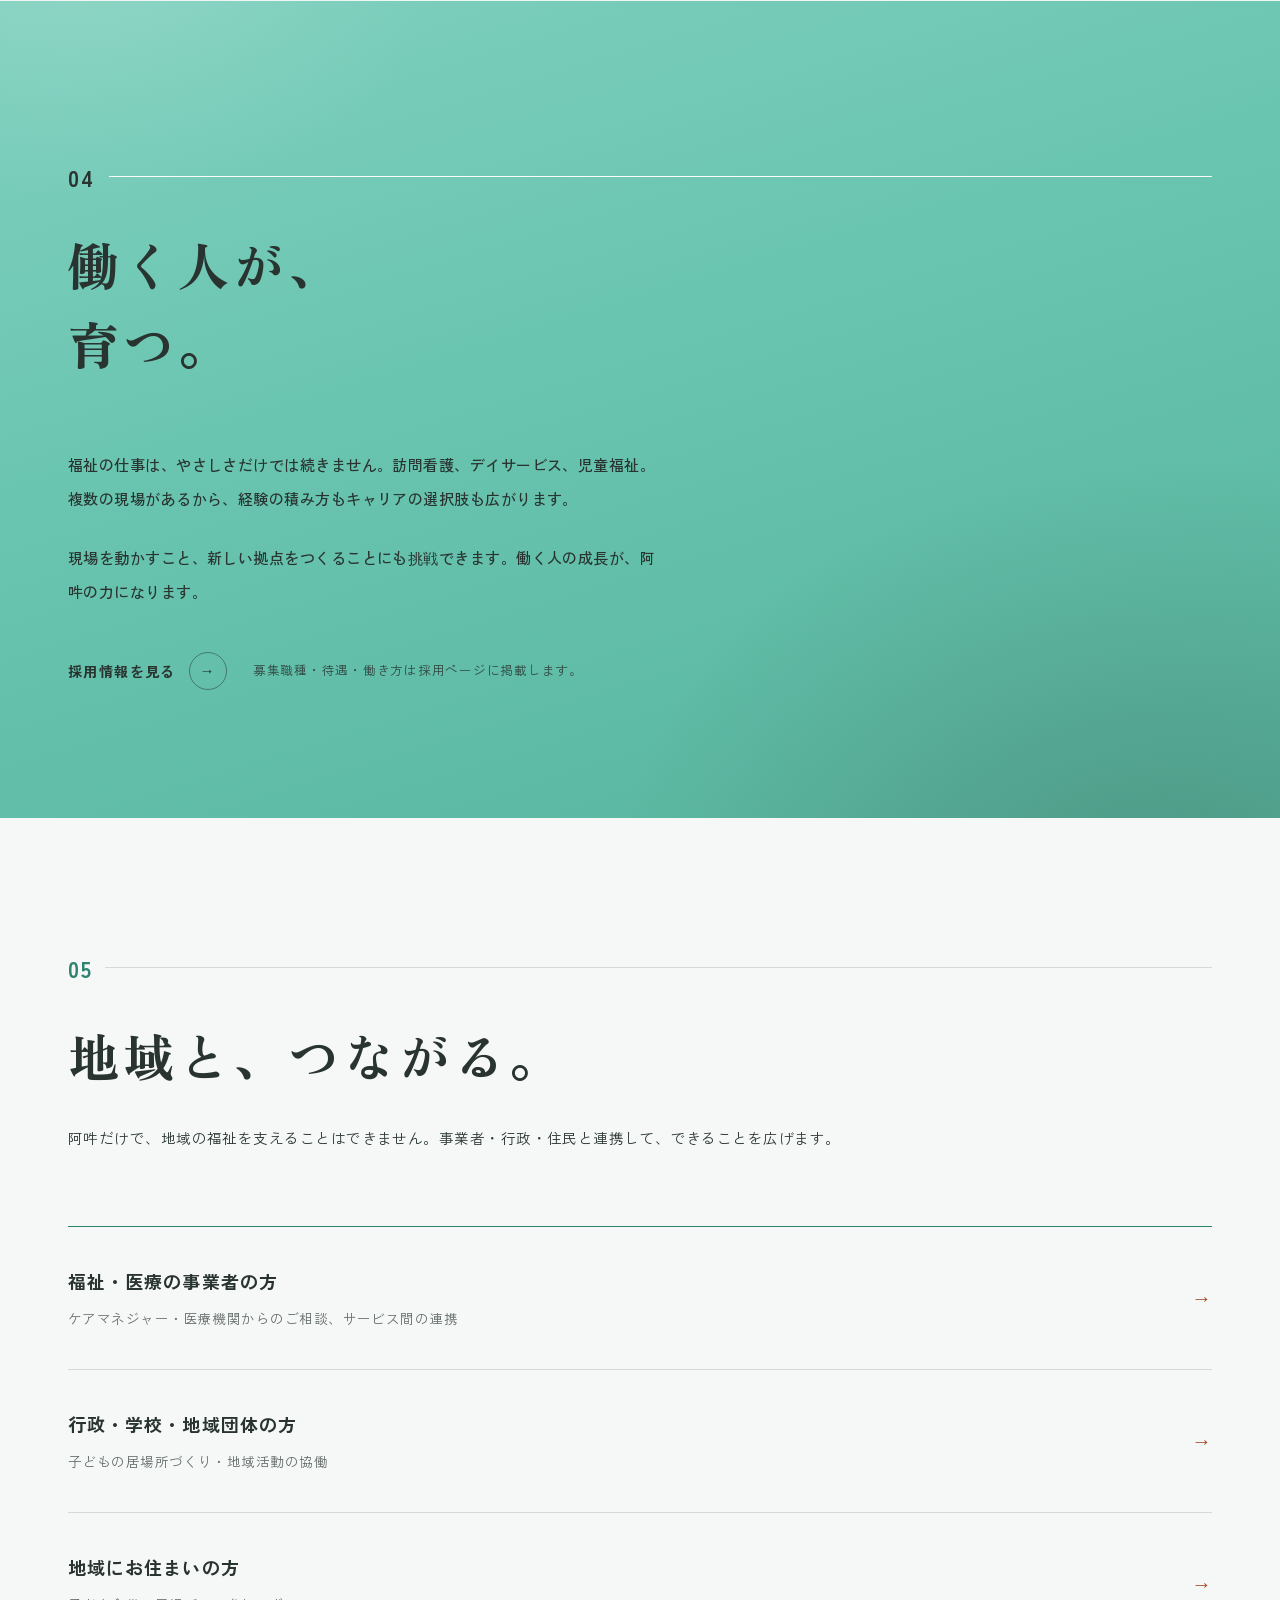
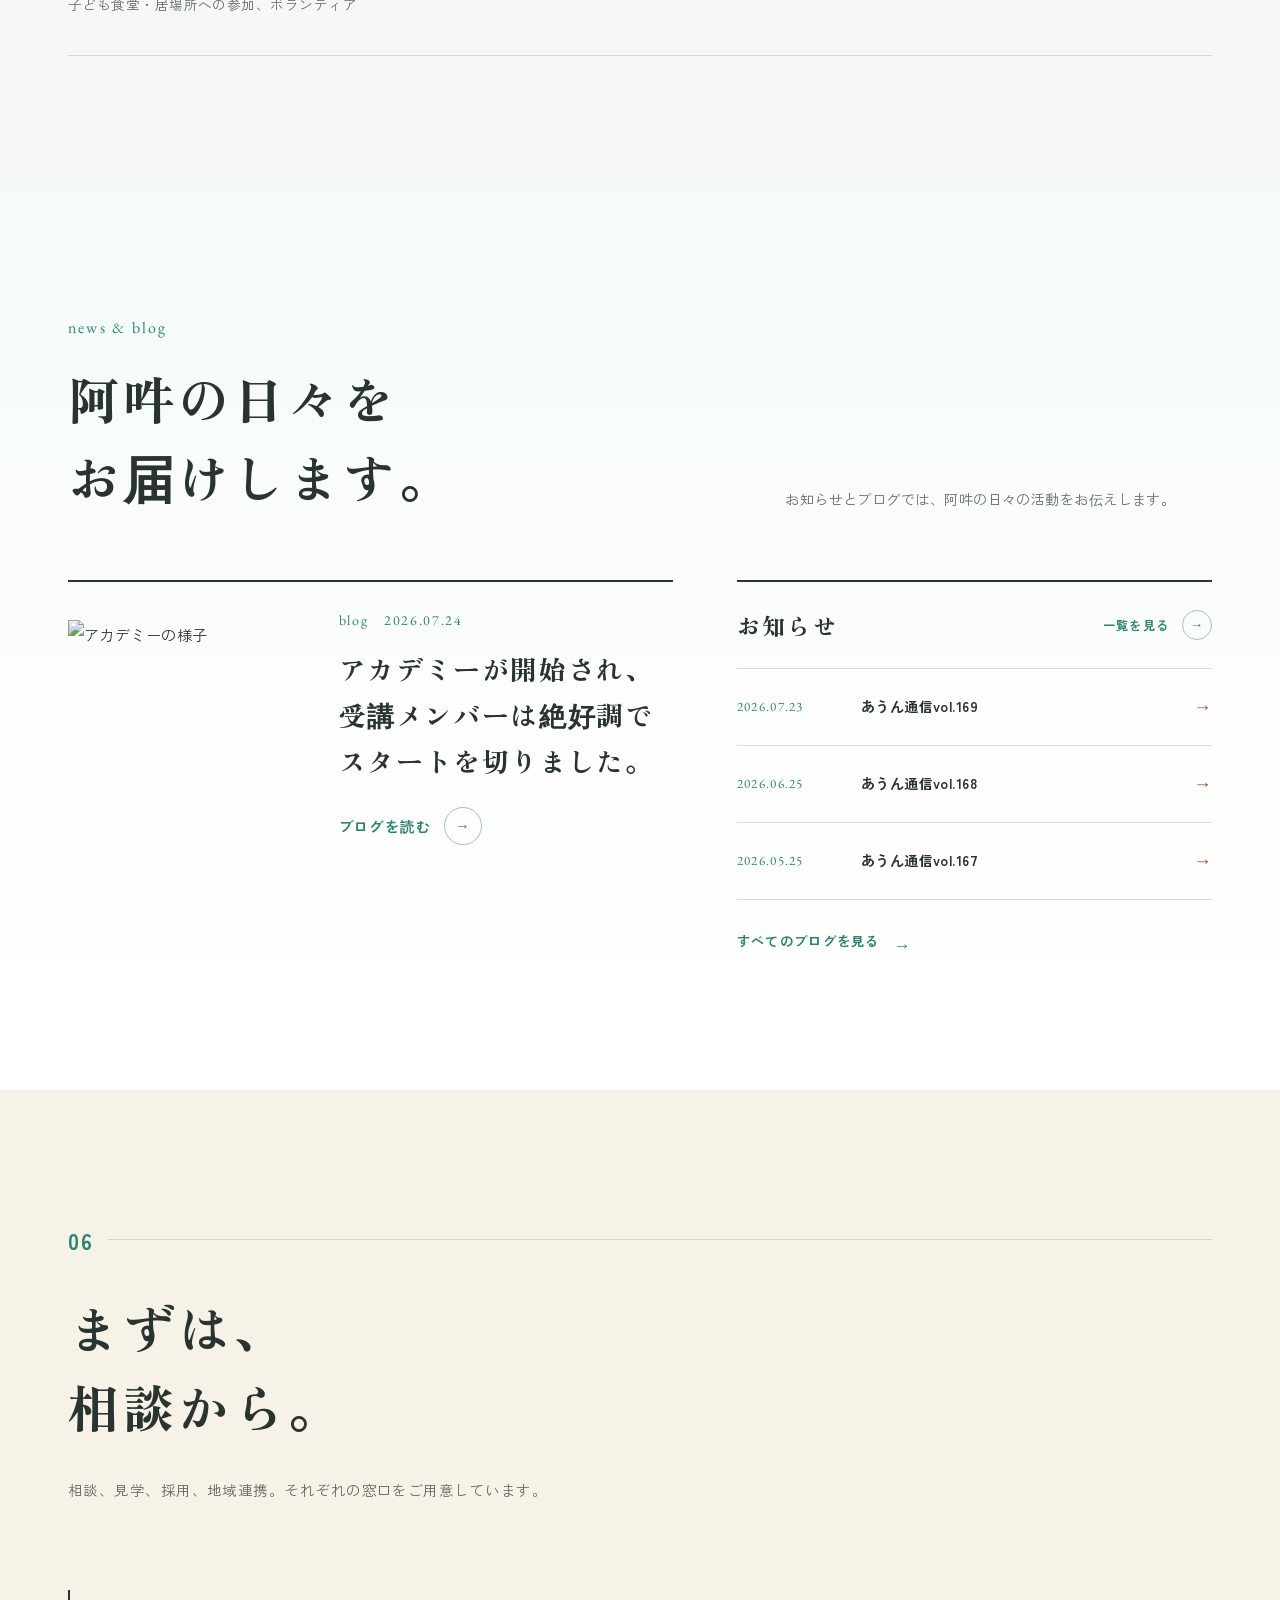
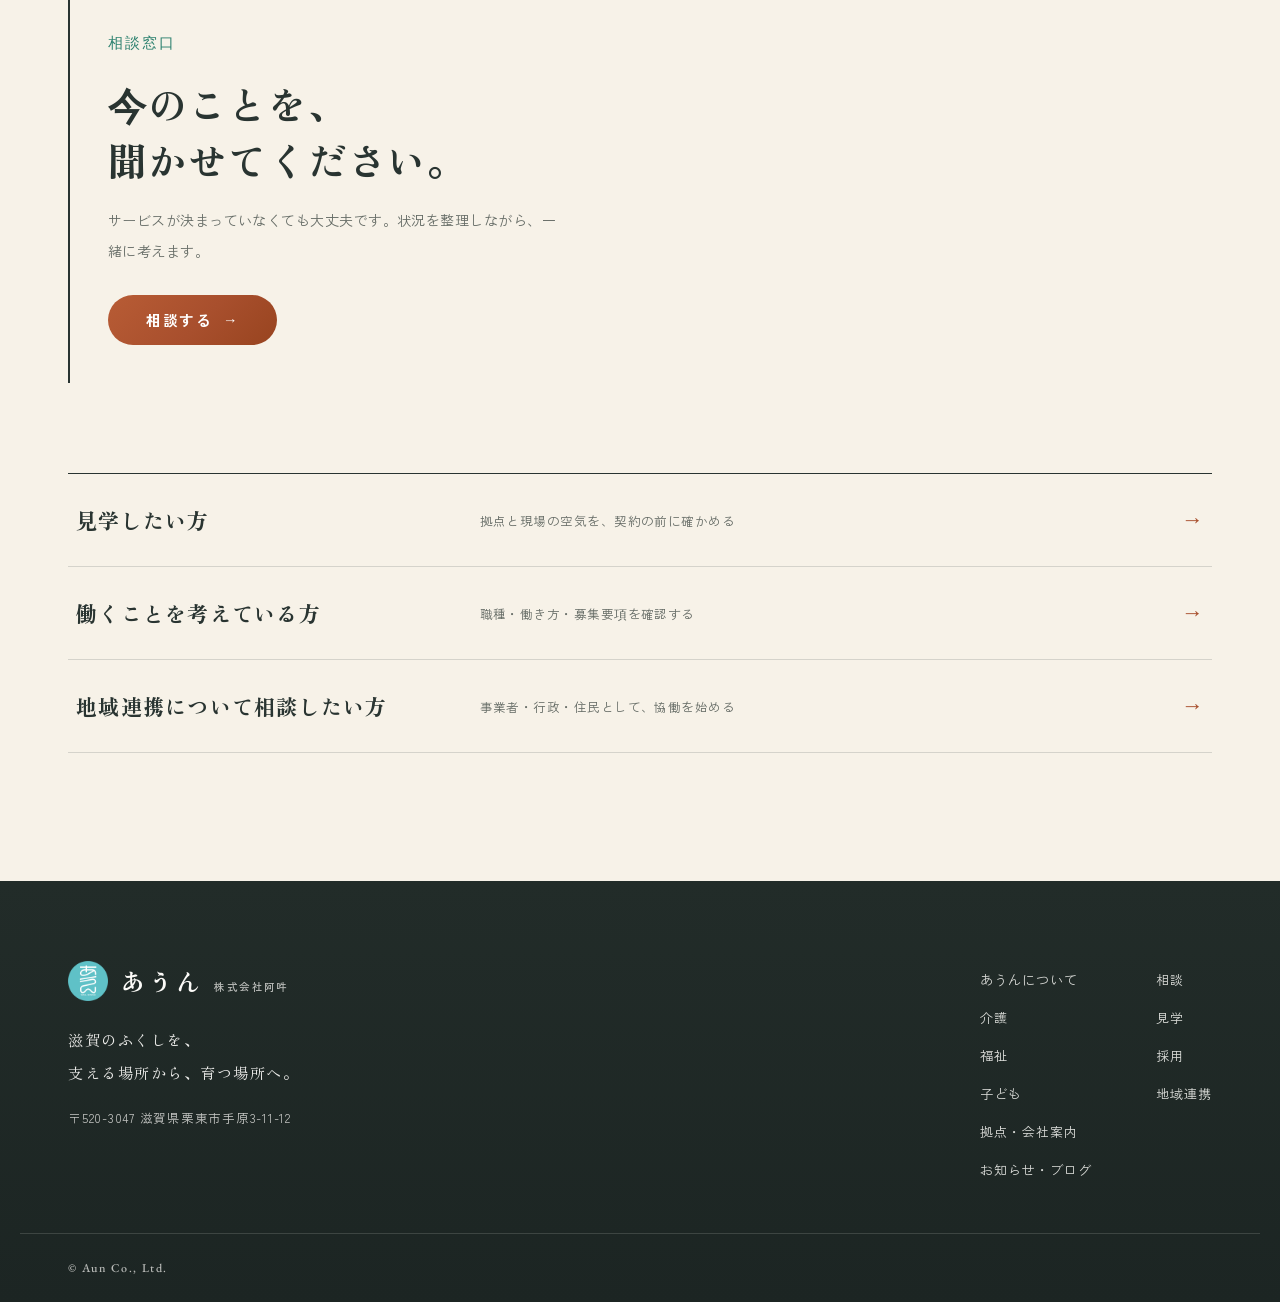
==== commit 616ab403: "FVのロゴ向きと写真動画演出を修正" ====
--- a/docs/v2/index.html
+++ b/docs/v2/index.html
@@ -9,7 +9,7 @@
 <link rel="preconnect" href="https://fonts.gstatic.com" crossorigin>
 <link href="https://fonts.googleapis.com/css2?family=Noto+Sans+JP:wght@400;500;600&display=swap" rel="stylesheet">
 <link rel="stylesheet" href="css/fonts.css">
-<link rel="stylesheet" href="css/style.css?v=fv-composition-slider-fix">
+<link rel="stylesheet" href="css/style.css?v=fv-media-motion-20260805">
 </head>
 <body class="home">
 
@@ -75,15 +75,18 @@
 
 <!-- ============ FV：言葉の余白を、暮らしの写真がつなぐ ============ -->
 <div class="aun-loader" aria-hidden="true">
-  <div class="aun-loader-mark"><img src="assets/logo.svg" alt=""><span>AUN</span></div>
+  <div class="aun-loader-mark"><img src="assets/logo.png" alt=""><span>AUN</span></div>
 </div>
 <section class="fv fv-new" id="top">
   <div class="fv-aun-marquee" aria-hidden="true"><span>AUN AUN AUN AUN AUN AUN</span><span>AUN AUN AUN AUN AUN AUN</span></div>
   <div class="fv-copy-flow">
     <div class="fv-flow-row fv-flow-row--one">
       <span class="fv-flow-copy fx fx-rise">滋賀のふくしを、</span>
-      <figure class="fv-media fv-media--people" aria-label="地域の掲示板にカードを留める二人">
-        <img src="assets/growth/growth-community.png" alt="地域の掲示板にカードを留める二人">
+      <figure class="fv-media fv-media--people" aria-label="阿吽と関わる人々の写真">
+        <span class="fv-media-slide fv-media-slide--one"><img src="assets/growth/growth-community.png" alt="地域の掲示板にカードを留める二人"></span>
+        <span class="fv-media-slide fv-media-slide--two"><img src="assets/growth/growth-flowers.png" alt="花に向き合う人"></span>
+        <span class="fv-media-slide fv-media-slide--three"><img src="assets/growth/growth-bread.png" alt="寄り添う人"></span>
+        <span class="fv-media-slide fv-media-slide--four"><img src="assets/growth/growth-birdhouse.png" alt="木工作業をする人"></span>
       </figure>
     </div>
     <div class="fv-flow-row fv-flow-row--two">
@@ -100,8 +103,10 @@
     </div>
     <div class="fv-flow-row fv-flow-row--three">
       <span class="fv-flow-copy fv-flow-copy--accent fx fx-rise">育つ場所へ。</span>
-      <figure class="fv-media fv-media--growth" aria-label="琵琶湖畔で紙飛行機を見送る子ども">
-        <img src="assets/growth/growth-lakeside-plane-v2.png" alt="琵琶湖畔で紙飛行機を見送る子ども">
+      <figure class="fv-media fv-media--growth" aria-label="湖畔で過ごす子どもたちの映像">
+        <video autoplay muted loop playsinline preload="metadata" poster="assets/growth/growth-lakeside-plane-v2.png">
+          <source src="assets/growth/growth-lakeside-people.mp4" type="video/mp4">
+        </video>
       </figure>
     </div>
   </div>
--- a/docs/v2/css/style.css
+++ b/docs/v2/css/style.css
@@ -1539,16 +1539,21 @@
 .fv-media--people { width: min(24vw, 292px); height: clamp(122px, 11.6vw, 158px); }
 .fv-media--daily { width: min(27vw, 326px); height: clamp(136px, 12.8vw, 174px); }
 .fv-media--growth { width: min(29vw, 350px); height: clamp(148px, 14vw, 192px); }
-.fv-media > img, .fv-media-slide, .fv-media-slide img { width: 100%; height: 100%; }
-.fv-media > img, .fv-media-slide img { display: block; object-fit: cover; }
-.fv-media--people > img { filter: saturate(.56) contrast(.92) brightness(1.08); object-position: 50% 42%; }
+.fv-media > img, .fv-media > video, .fv-media-slide, .fv-media-slide img { width: 100%; height: 100%; }
+.fv-media > img, .fv-media > video, .fv-media-slide img { display: block; object-fit: cover; }
+.fv-media--people .fv-media-slide { position: absolute; inset: 0; opacity: 0; animation: fv-people-fade 20s cubic-bezier(.4,0,.2,1) infinite; }
+.fv-media--people .fv-media-slide--one { animation-delay: 0s; }
+.fv-media--people .fv-media-slide--two { animation-delay: 5s; }
+.fv-media--people .fv-media-slide--three { animation-delay: 10s; }
+.fv-media--people .fv-media-slide--four { animation-delay: 15s; }
+.fv-media--people .fv-media-slide img { filter: saturate(.56) contrast(.92) brightness(1.08); object-position: 50% 42%; }
 .fv-media-track { display: flex; width: 500%; height: 100%; will-change: transform; animation: fv-daily-slider 22s cubic-bezier(.76,0,.24,1) infinite; }
 .fv-media--daily .fv-media-slide { position: relative; flex: 0 0 20%; overflow: hidden; opacity: 1; animation: none; }
 .fv-media--daily .fv-media-slide img { filter: saturate(.56) contrast(.92) brightness(1.08); transform: scale(1.045); animation: fv-daily-drift 8s ease-in-out infinite alternate; }
 .fv-media--daily .fv-media-slide:nth-child(2) img { animation-delay: -2.3s; }
 .fv-media--daily .fv-media-slide:nth-child(3) img { animation-delay: -4.6s; }
 .fv-media--daily .fv-media-slide:nth-child(4) img { animation-delay: -6.9s; }
-.fv-media--growth > img { object-position: 58% center; filter: saturate(.56) contrast(.92) brightness(1.06); animation: fv-growth-film 8s cubic-bezier(.45,0,.25,1) infinite alternate; }
+.fv-media--growth > video { object-position: center; filter: saturate(.56) contrast(.92) brightness(1.06); }
 
 /* ローダーのあと、言葉→写真→次の言葉の順に、静かに視線をひらく。 */
 .js .fv-new .fv-flow-copy,
@@ -1573,9 +1578,9 @@
   61%, 77% { transform: translate3d(-60%, 0, 0); }
   81%, 100% { transform: translate3d(-80%, 0, 0); }
 }
+@keyframes fv-people-fade { 0% { opacity: 0; } 5%, 22% { opacity: 1; } 27%, 100% { opacity: 0; } }
 @keyframes fv-daily-drift { from { transform: scale(1.045) translate3d(-.55%, .25%, 0); } to { transform: scale(1.10) translate3d(.55%, -.25%, 0); } }
 @keyframes fv-lake-surface { from { transform: scale(1.05) translate3d(-1.1%, .35%, 0); } to { transform: scale(1.15) translate3d(1.1%, -.35%, 0); } }
-@keyframes fv-growth-film { from { transform: scale(1.035) translate3d(-.7%, .45%, 0); } to { transform: scale(1.12) translate3d(.7%, -.45%, 0); } }
 @media (prefers-reduced-motion: no-preference) { .fv-aun-marquee { animation: fv-aun-flow 34s linear infinite; } }
 @keyframes fv-aun-flow { from { transform: translateX(0); } to { transform: translateX(-34%); } }
 
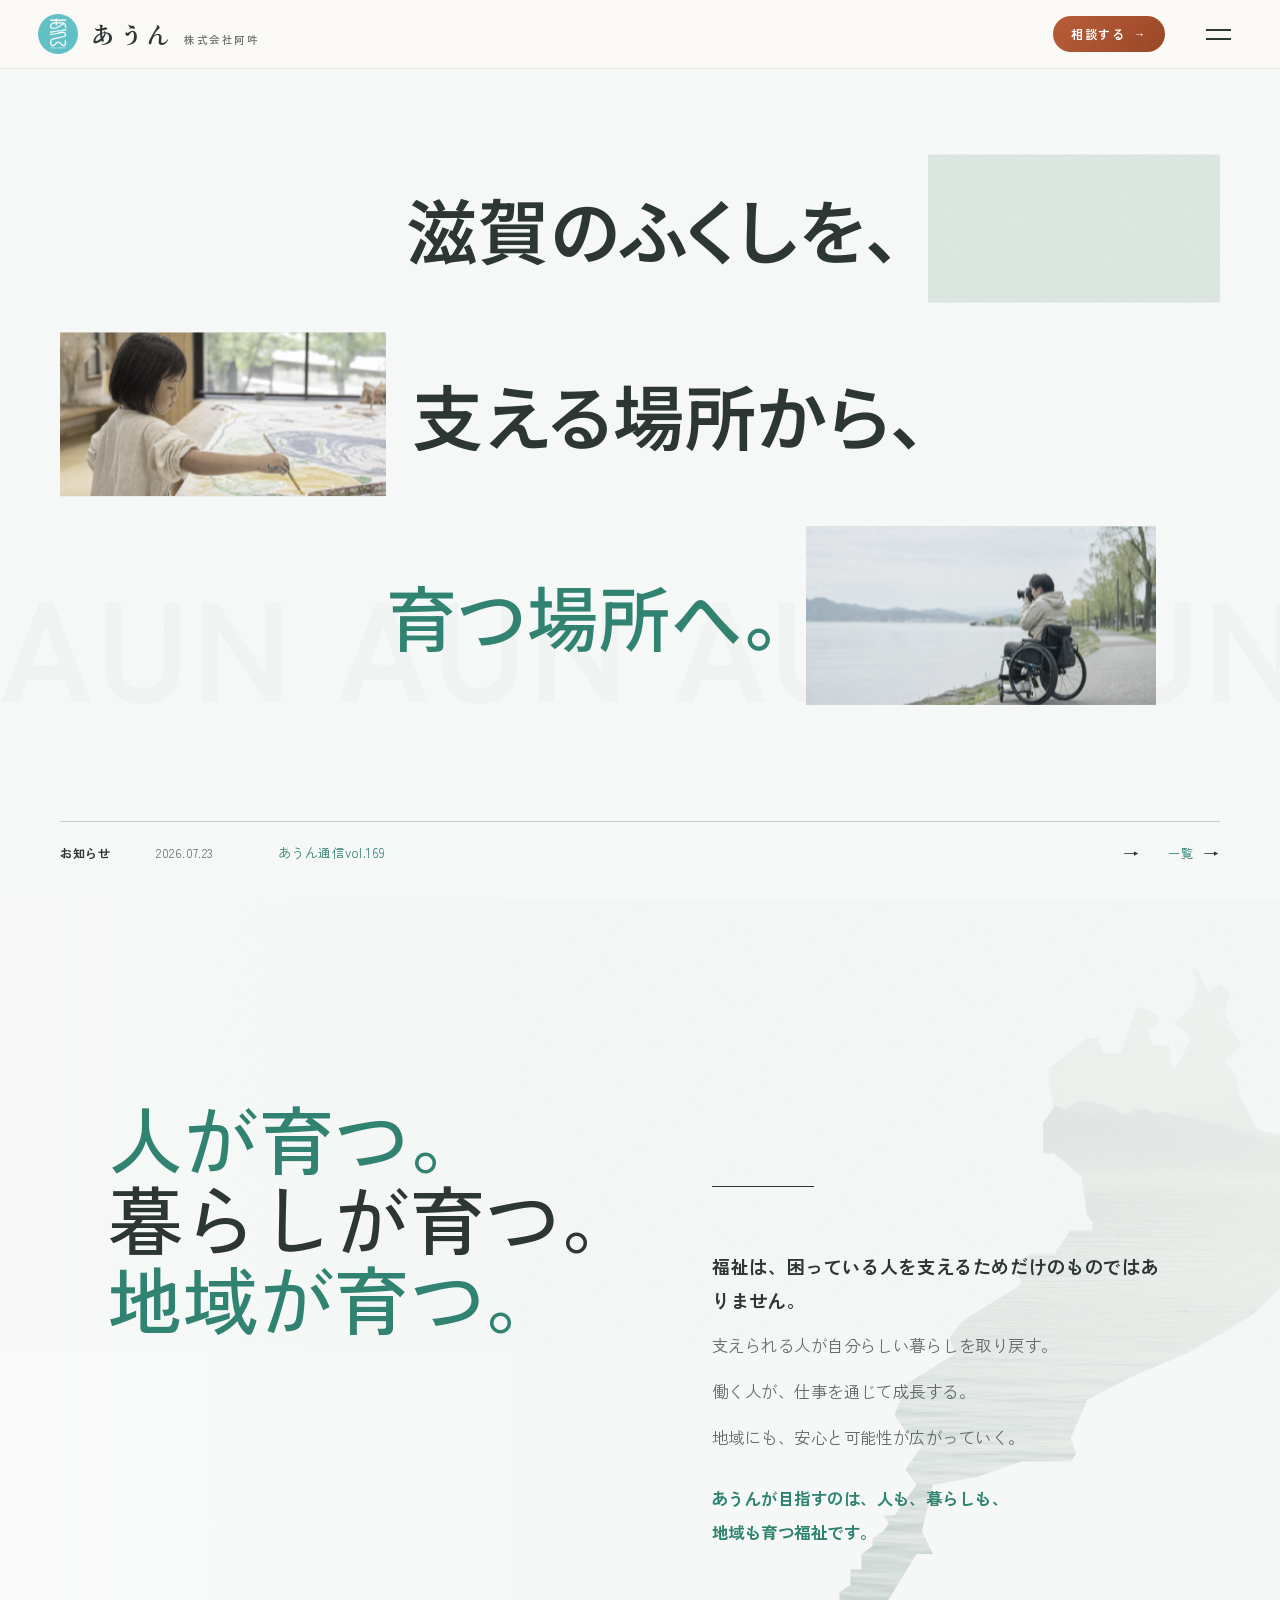
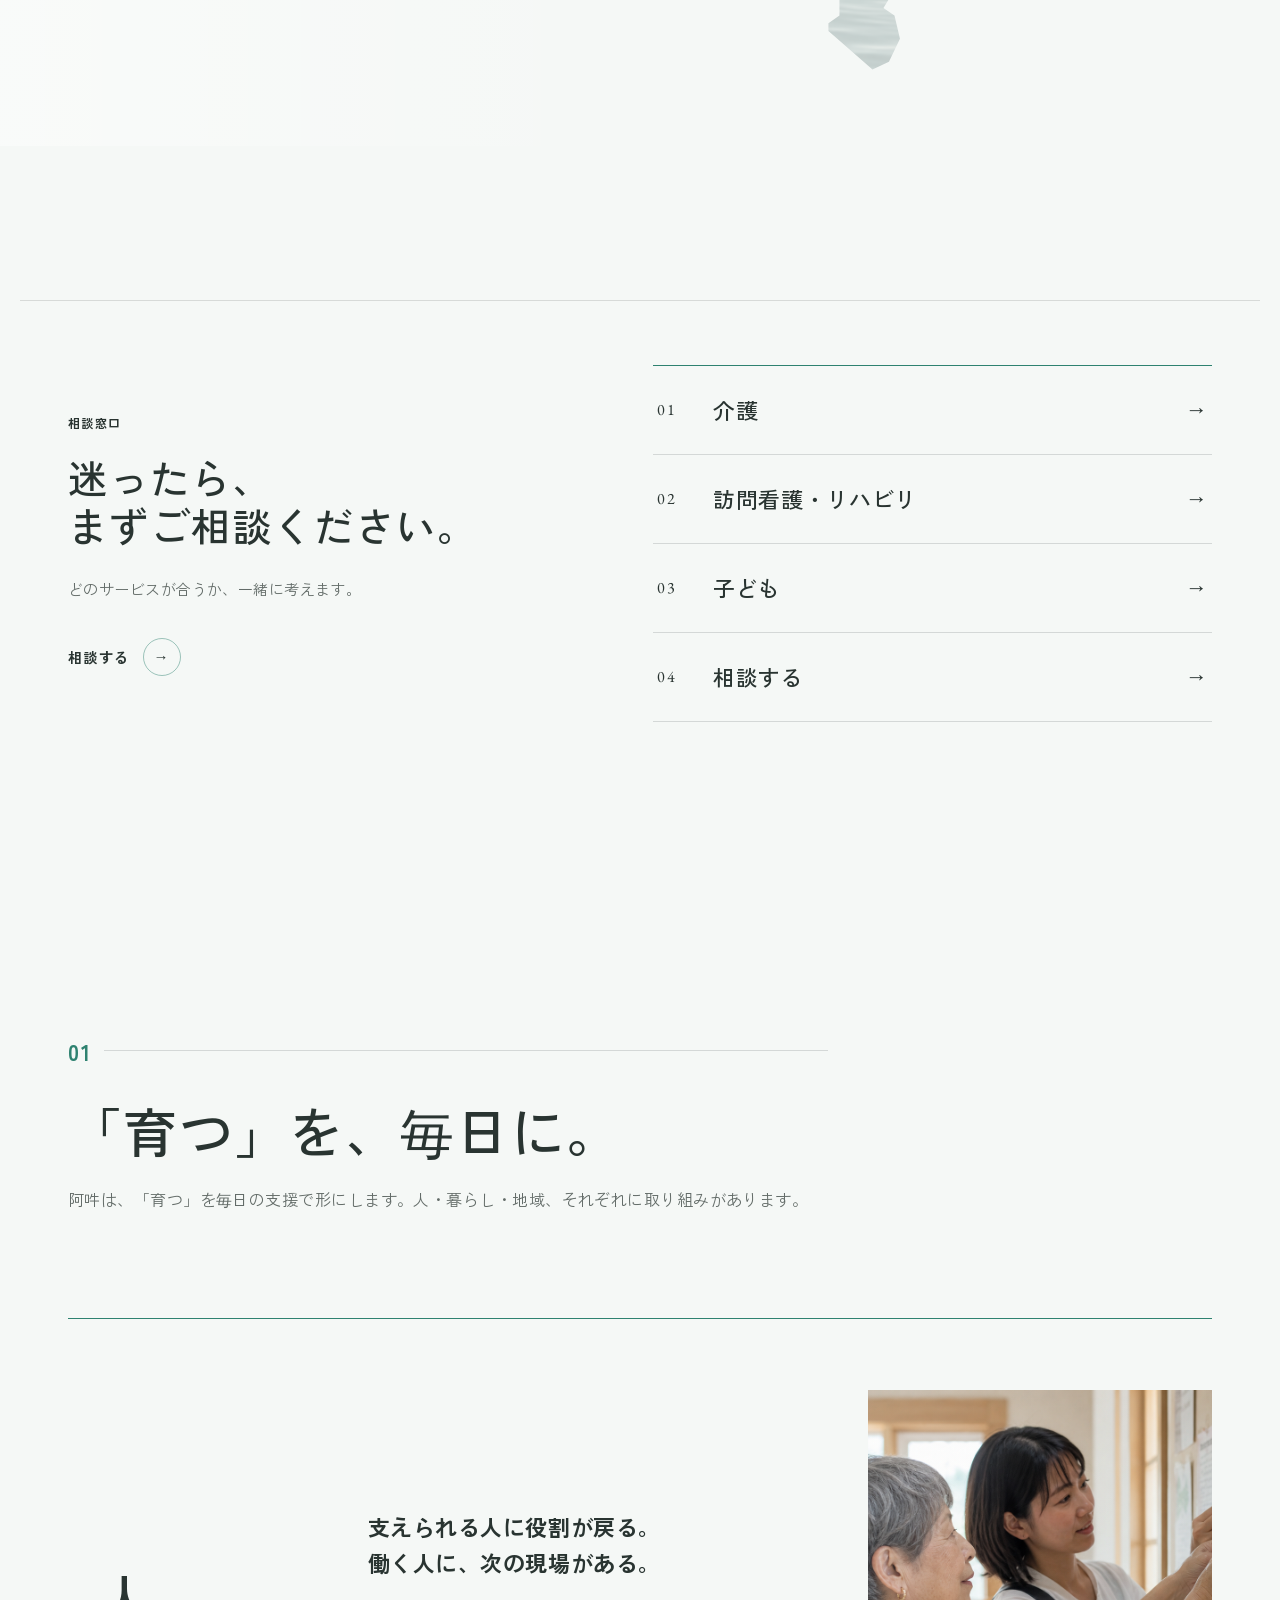
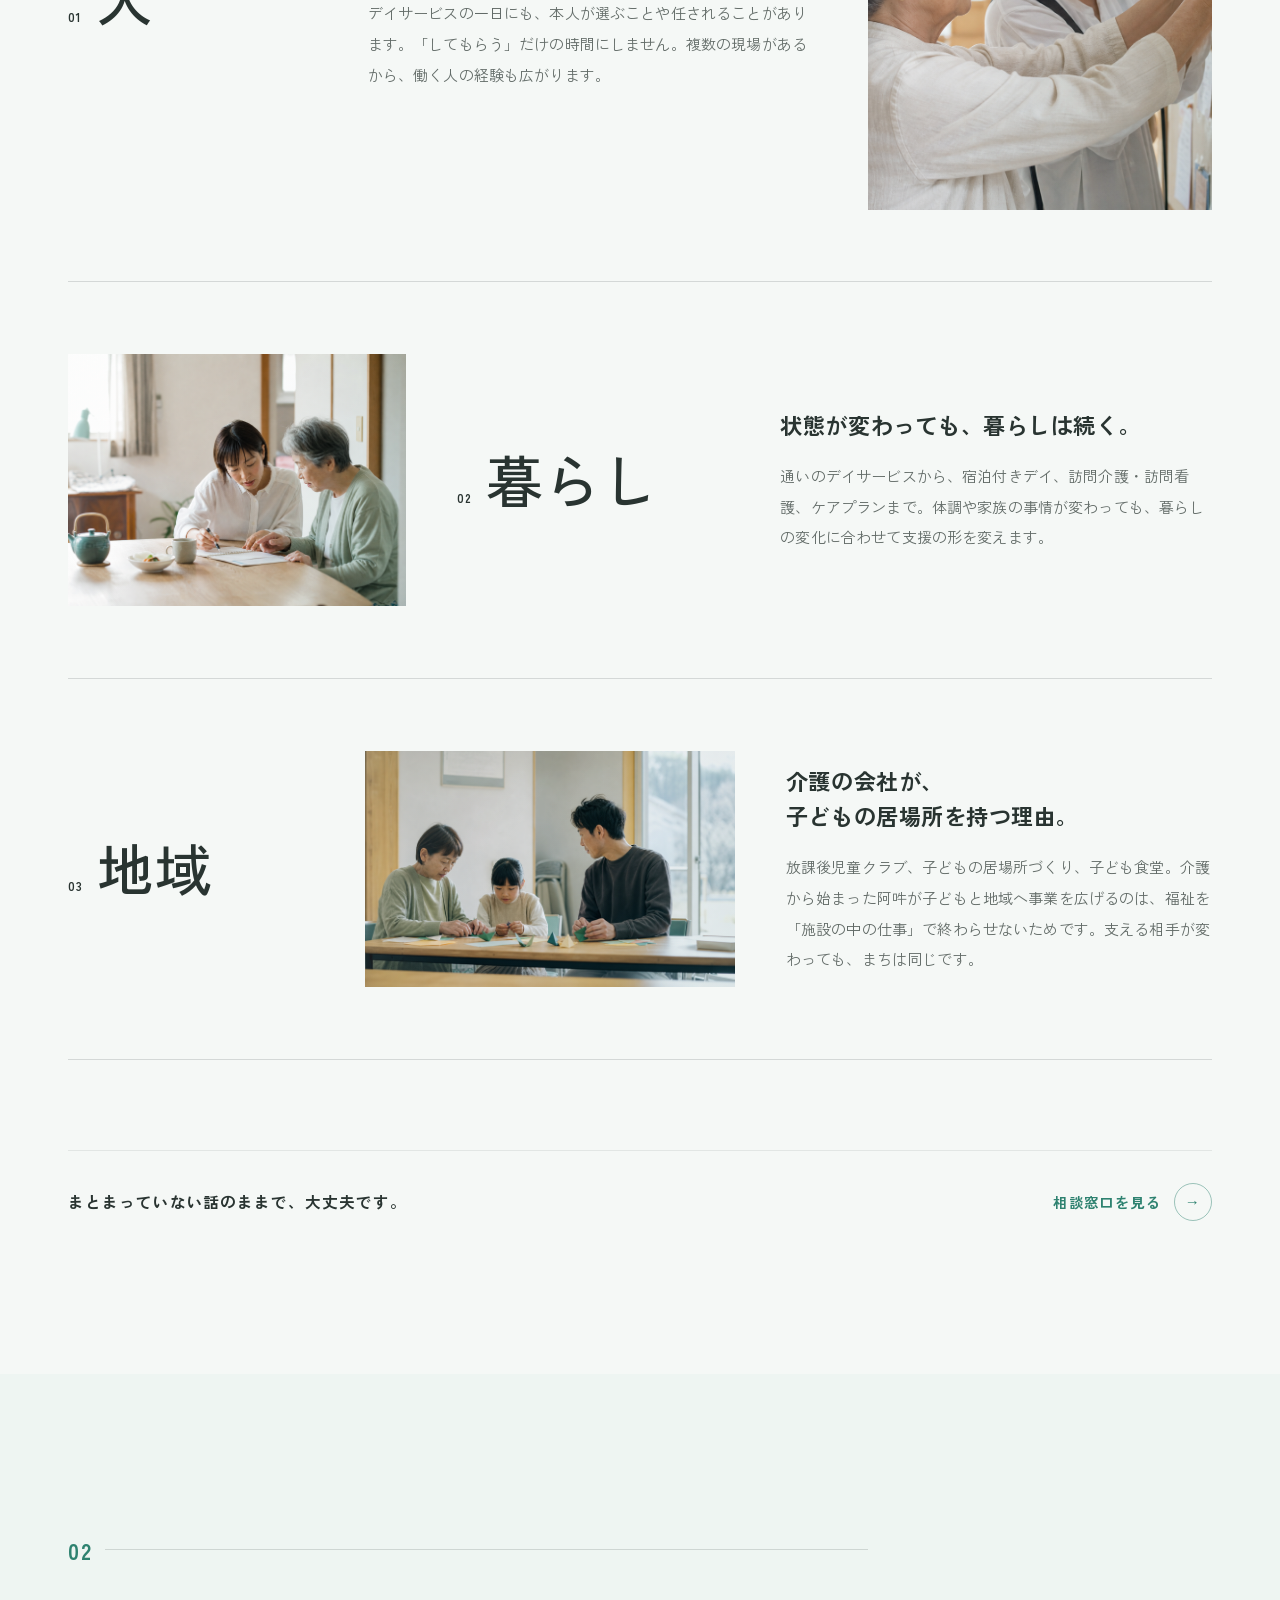
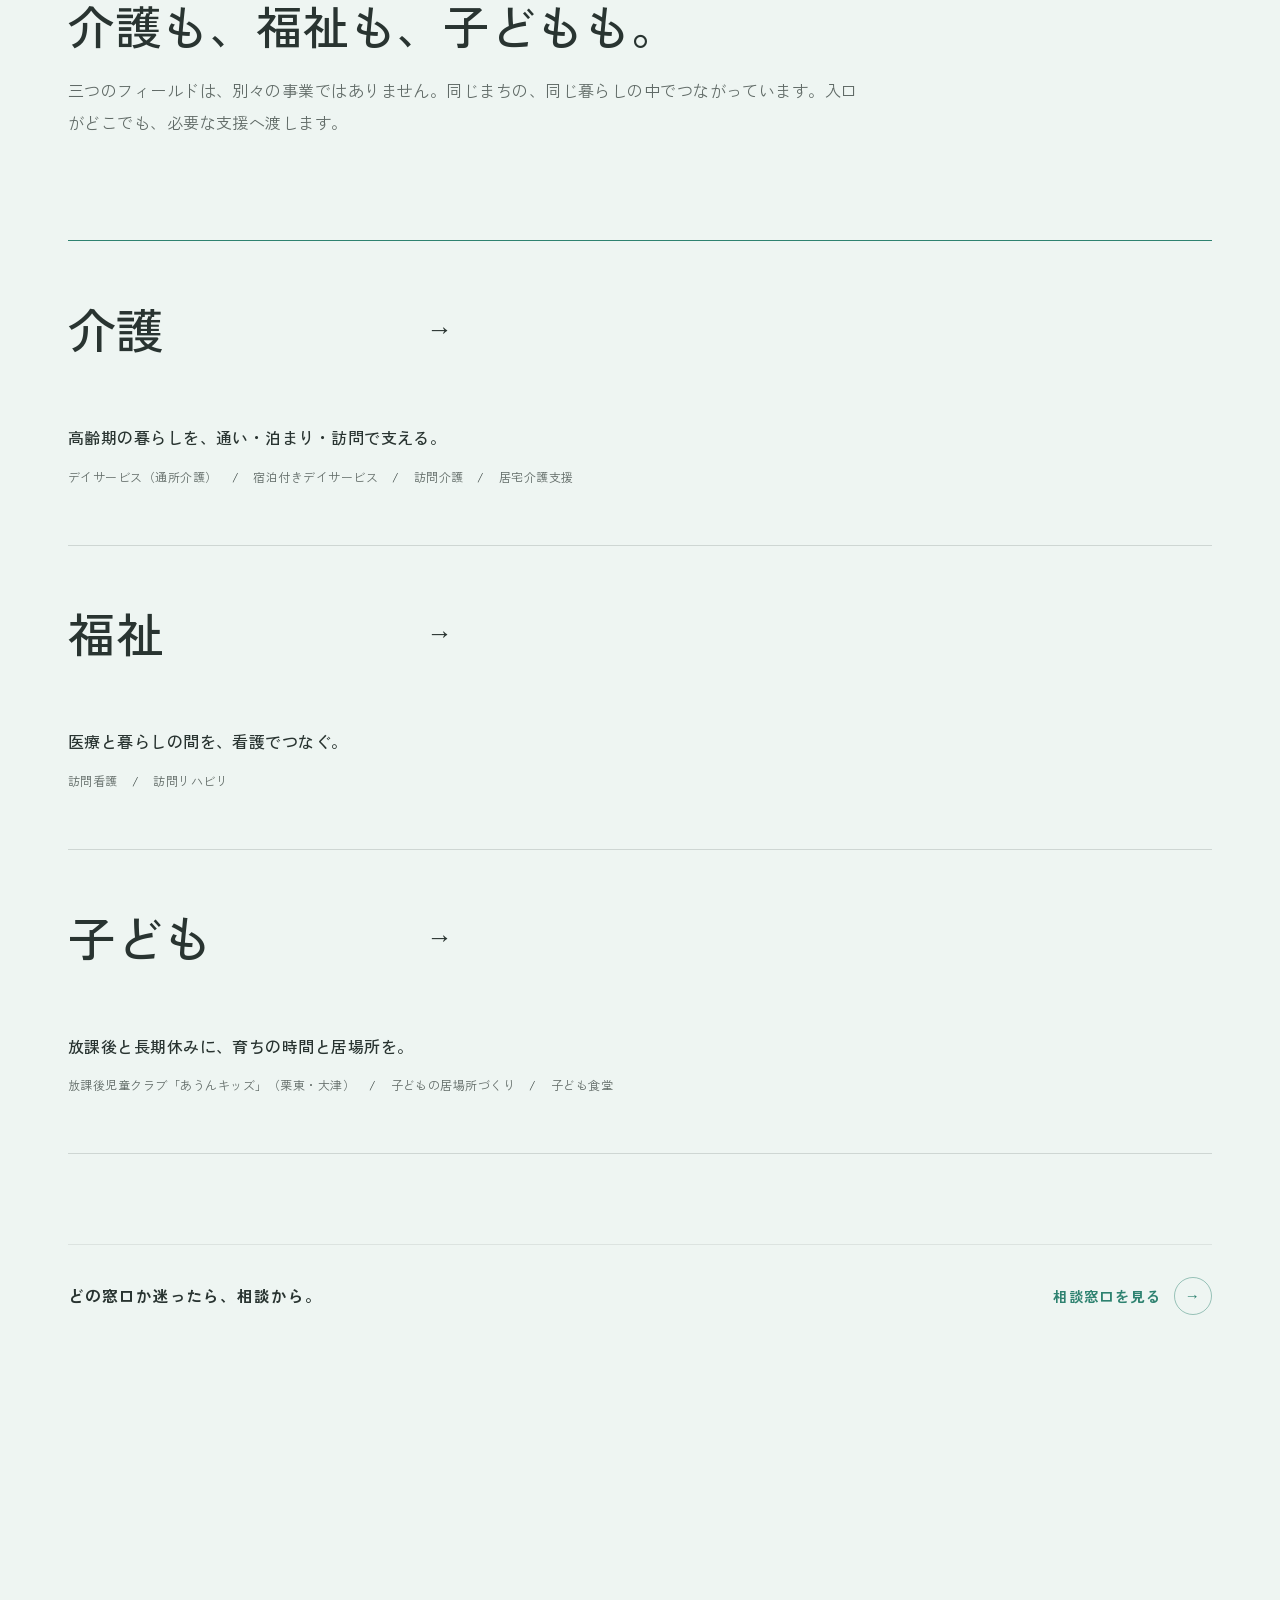
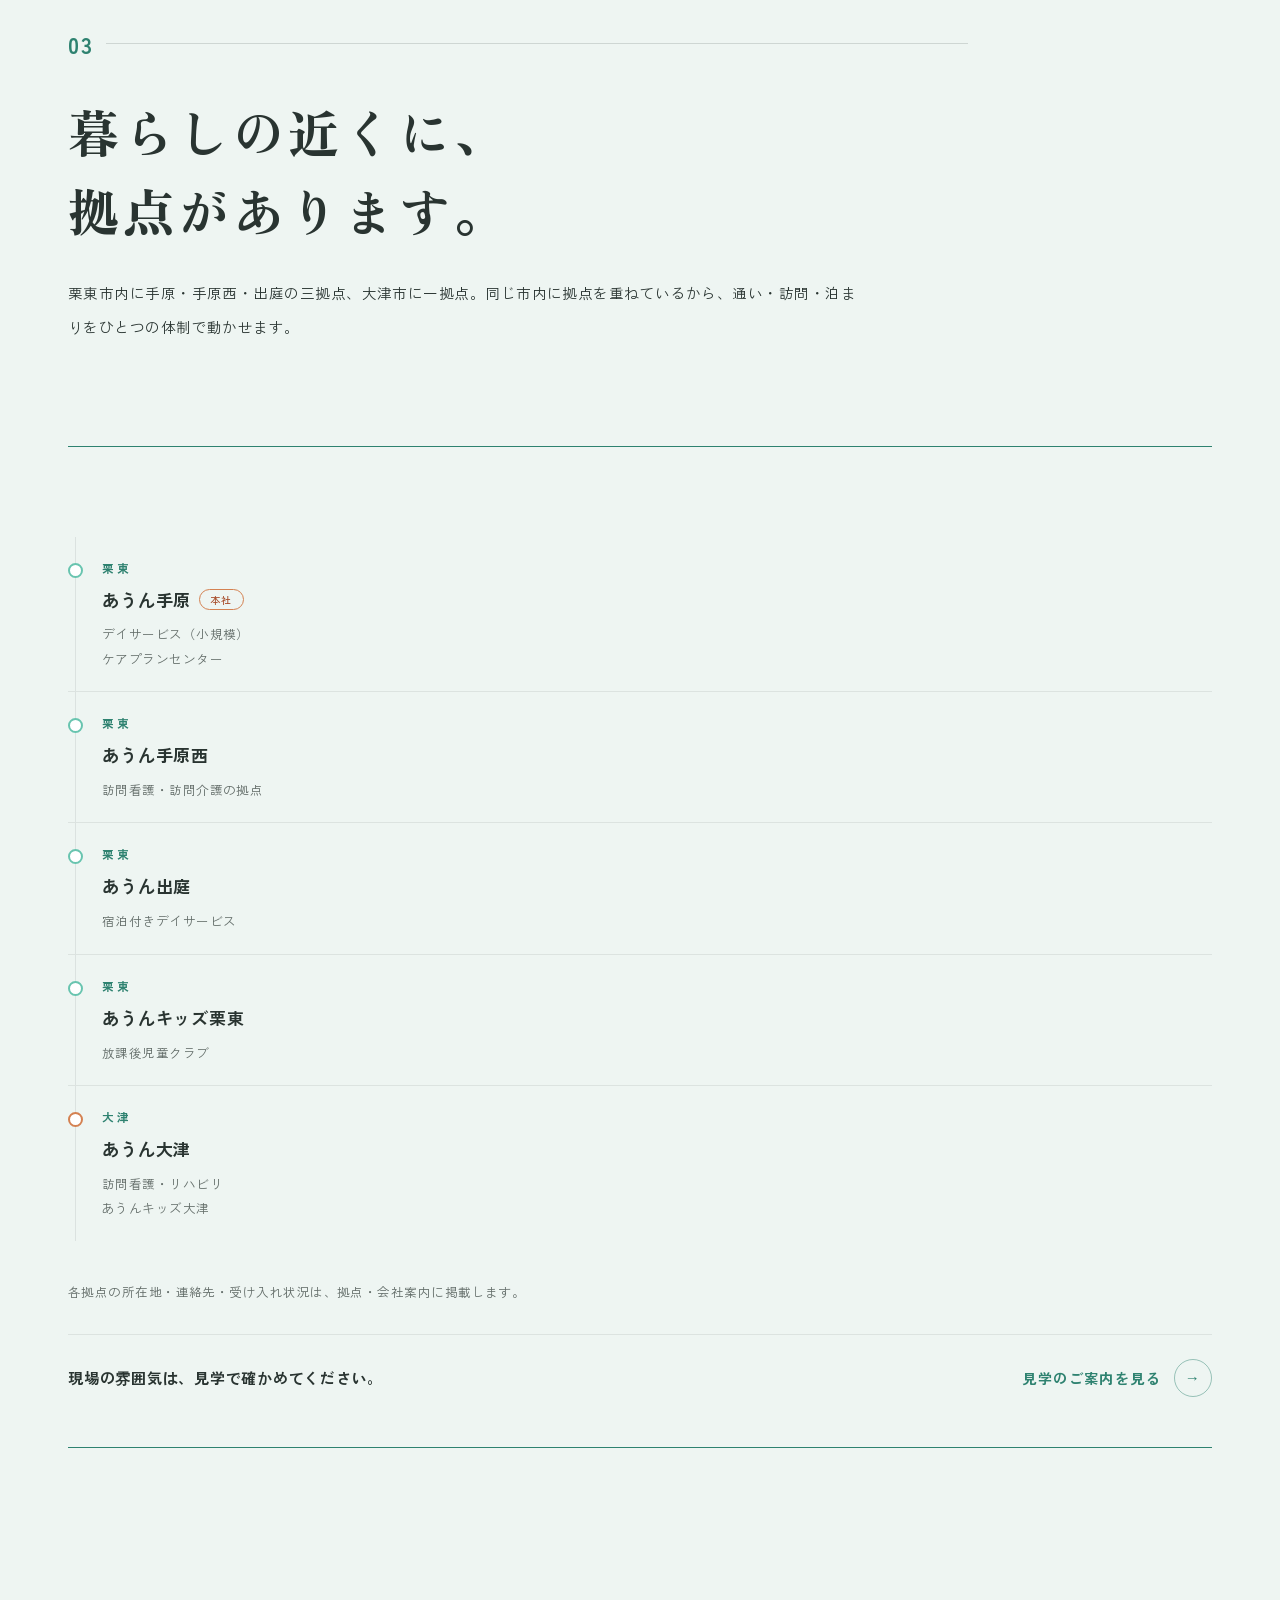
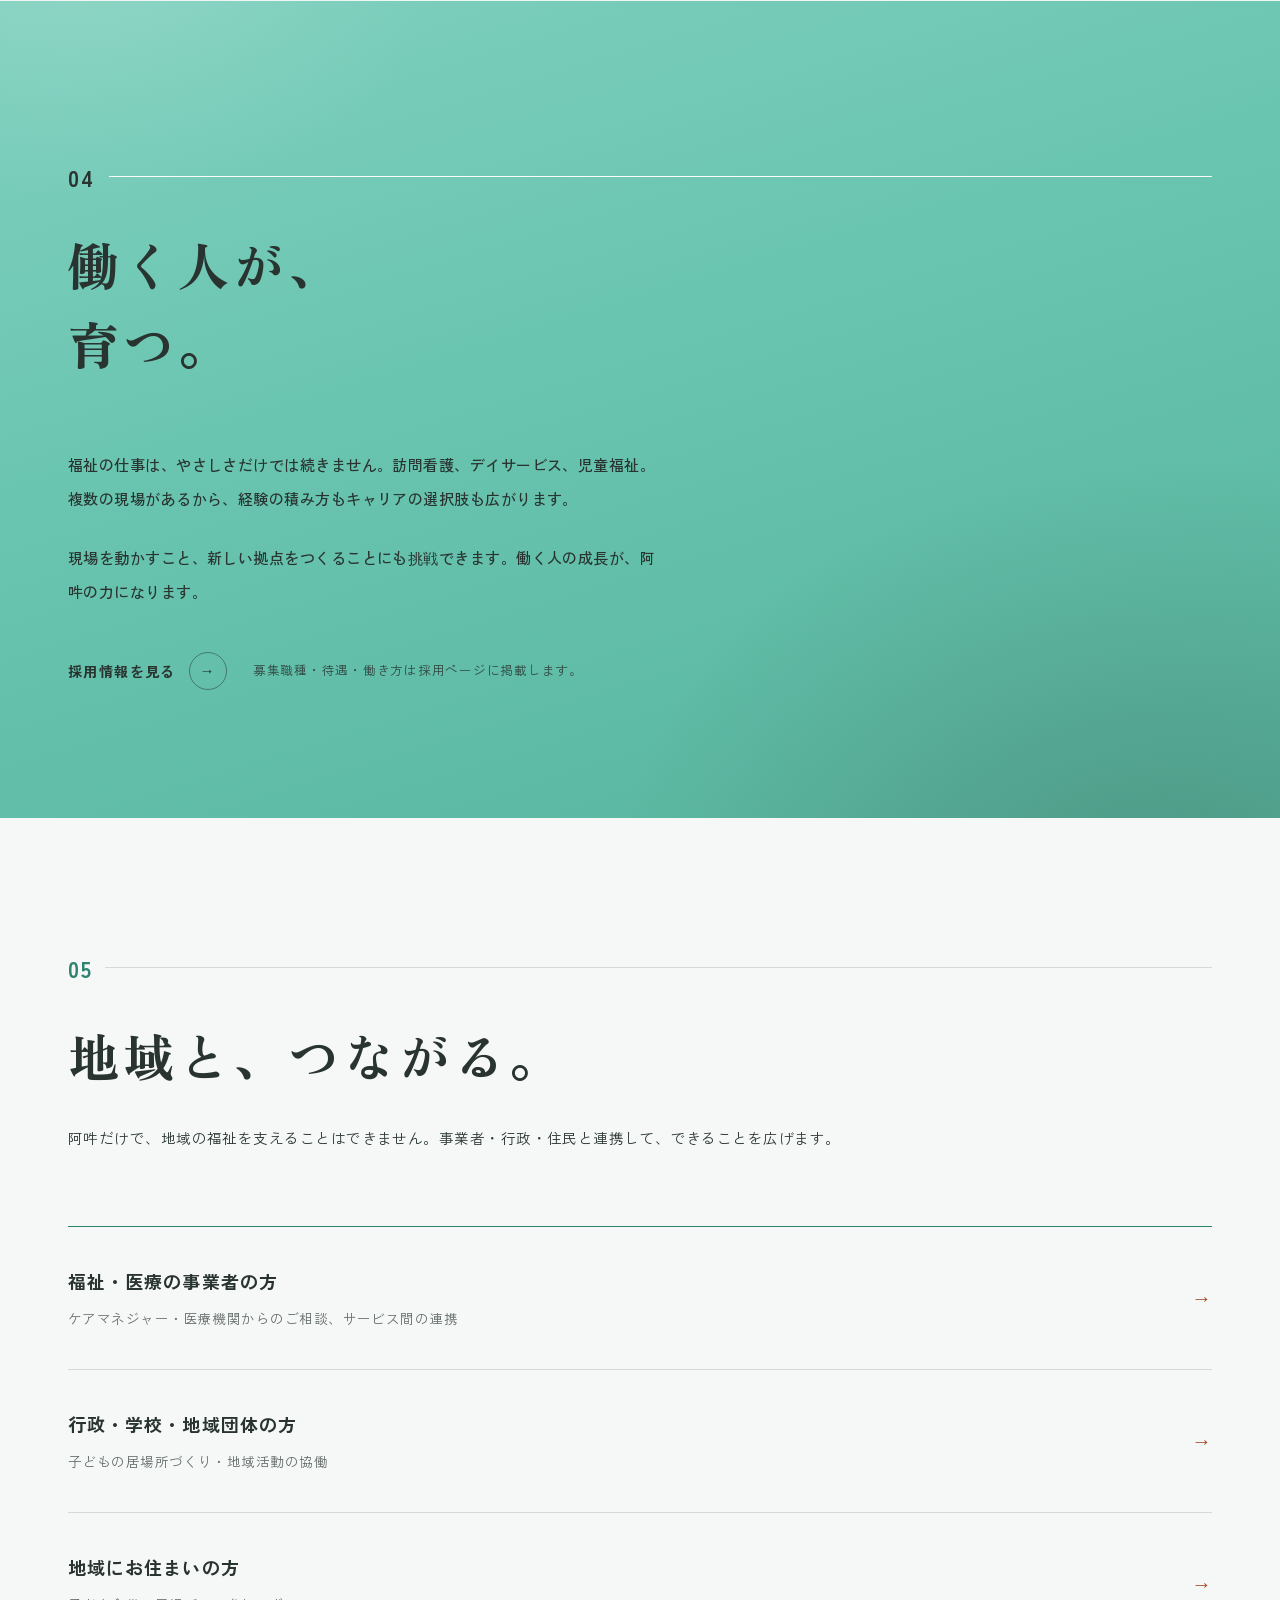
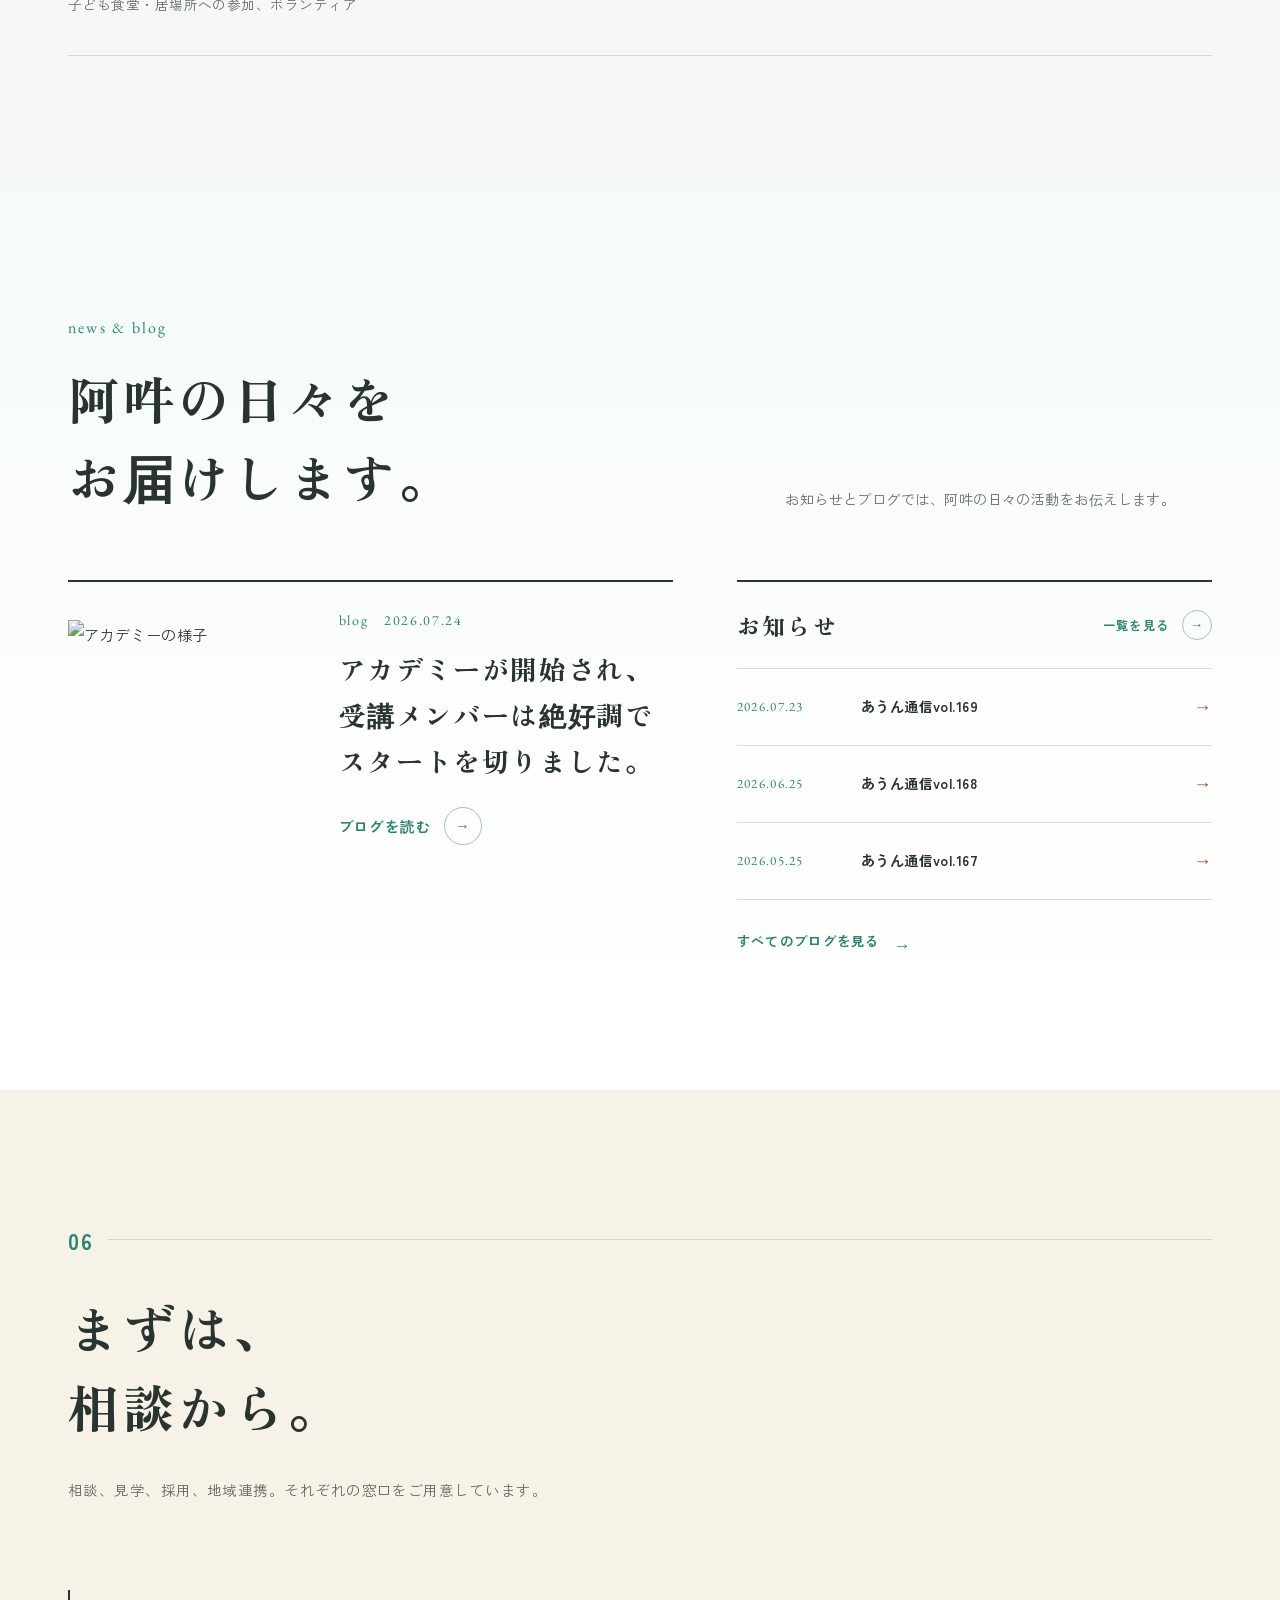
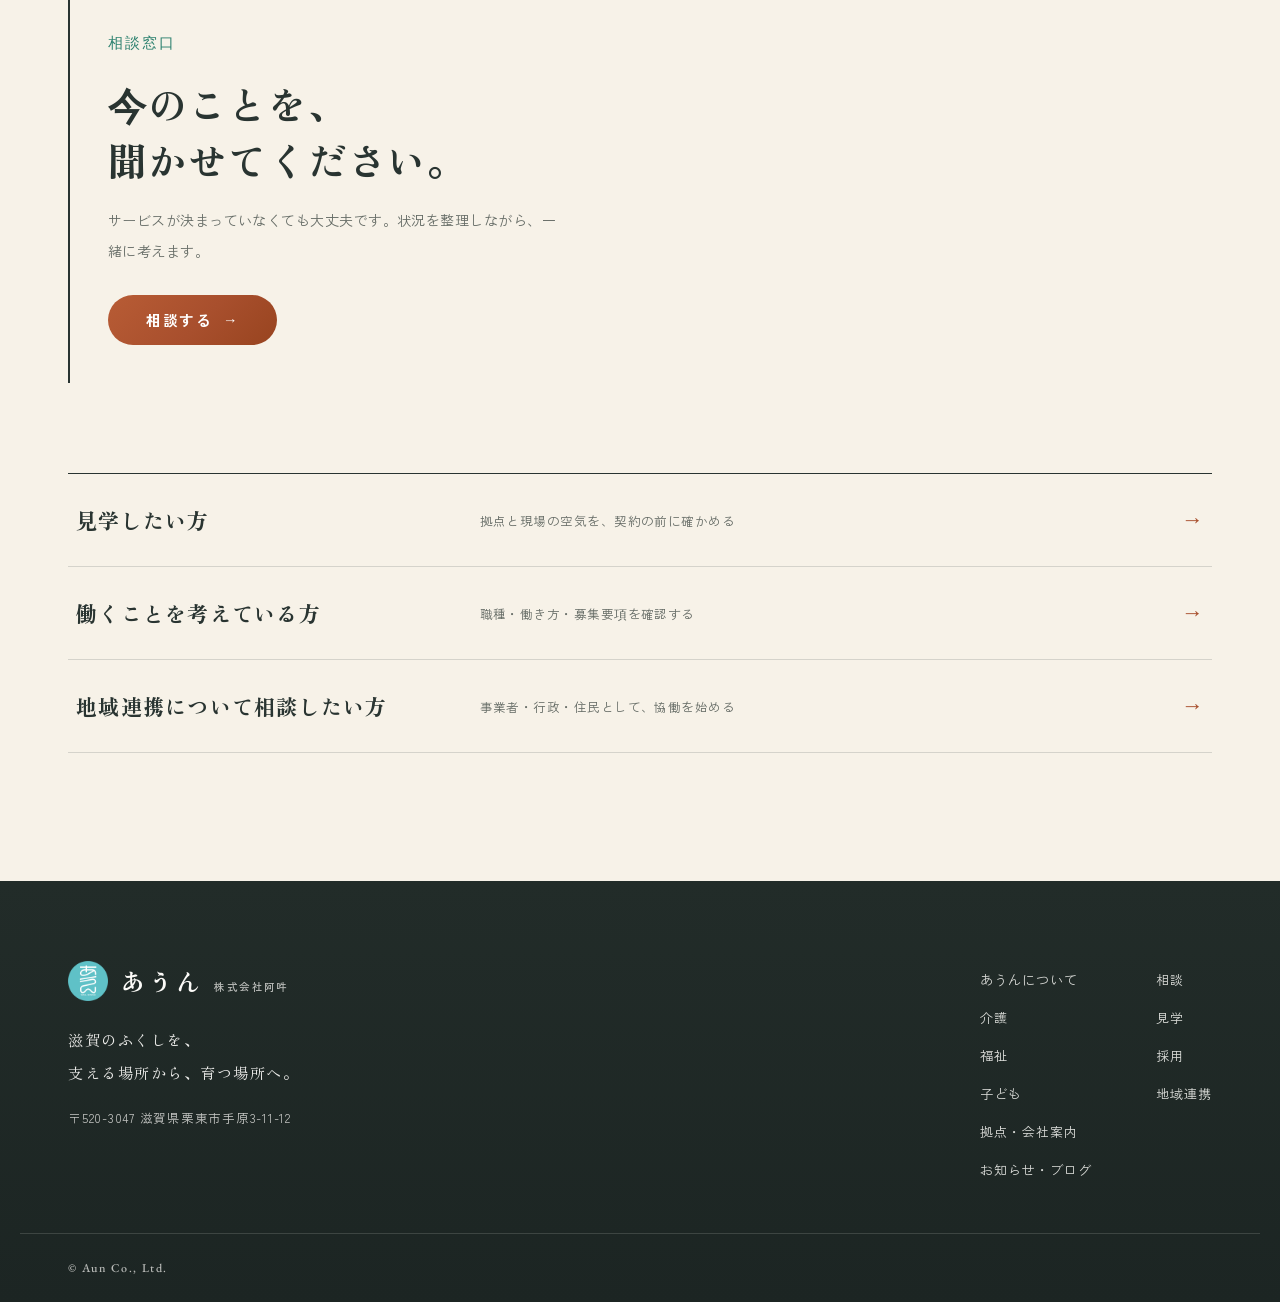
==== commit fb28cfff: "FVの人物表現とお知らせ導線を追加" ====
--- a/docs/v2/index.html
+++ b/docs/v2/index.html
@@ -9,7 +9,7 @@
 <link rel="preconnect" href="https://fonts.gstatic.com" crossorigin>
 <link href="https://fonts.googleapis.com/css2?family=Noto+Sans+JP:wght@400;500;600&display=swap" rel="stylesheet">
 <link rel="stylesheet" href="css/fonts.css">
-<link rel="stylesheet" href="css/style.css?v=fv-media-motion-20260805">
+<link rel="stylesheet" href="css/style.css?v=fv-news-rail-20260805">
 </head>
 <body class="home">
 
@@ -103,13 +103,20 @@
     </div>
     <div class="fv-flow-row fv-flow-row--three">
       <span class="fv-flow-copy fv-flow-copy--accent fx fx-rise">育つ場所へ。</span>
-      <figure class="fv-media fv-media--growth" aria-label="湖畔で過ごす子どもたちの映像">
-        <video autoplay muted loop playsinline preload="metadata" poster="assets/growth/growth-lakeside-plane-v2.png">
-          <source src="assets/growth/growth-lakeside-people.mp4" type="video/mp4">
-        </video>
+      <figure class="fv-media fv-media--growth" aria-label="琵琶湖のほとりでカメラを構える車椅子の男性">
+        <img src="assets/growth/growth-lakeside-camera-jp-v2.png" alt="琵琶湖のほとりでカメラを構える車椅子の男性">
       </figure>
     </div>
   </div>
+  <aside class="fv-news" aria-label="最新のお知らせ">
+    <a class="fv-news-item" href="https://aun-shiga.co.jp/news/1884.html">
+      <span class="fv-news-label">お知らせ</span>
+      <time datetime="2026-07-23">2026.07.23</time>
+      <span class="fv-news-title">あうん通信vol.169</span>
+      <b aria-hidden="true">→</b>
+    </a>
+    <a class="fv-news-all" href="https://aun-shiga.co.jp/news/">一覧 <span aria-hidden="true">→</span></a>
+  </aside>
 </section>
 
 <!-- ============ MANIFESTO：2ndビュー ============ -->
--- a/docs/v2/css/style.css
+++ b/docs/v2/css/style.css
@@ -1525,7 +1525,10 @@
   line-height: .8; letter-spacing: .025em; white-space: nowrap; pointer-events: none;
 }
 .fv-aun-marquee span { padding-right: .32em; }
-.fv-copy-flow { position: relative; z-index: 1; width: min(100%, 1160px); margin: 0 auto; display: grid; gap: clamp(22px, 3.3vh, 38px); }
+.fv-copy-flow {
+  position: relative; z-index: 1; width: min(100%, 1160px); margin: 0 auto; display: grid;
+  gap: clamp(22px, 3.3vh, 38px); transform: translateY(clamp(-62px, -5.5vh, -42px));
+}
 .fv-flow-row { display: flex; align-items: center; gap: clamp(18px, 2vw, 30px); min-width: 0; }
 .fv-flow-row--one { justify-content: flex-end; }
 .fv-flow-row--two { justify-content: flex-start; }
@@ -1553,7 +1556,27 @@
 .fv-media--daily .fv-media-slide:nth-child(2) img { animation-delay: -2.3s; }
 .fv-media--daily .fv-media-slide:nth-child(3) img { animation-delay: -4.6s; }
 .fv-media--daily .fv-media-slide:nth-child(4) img { animation-delay: -6.9s; }
-.fv-media--growth > video { object-position: center; filter: saturate(.56) contrast(.92) brightness(1.06); }
+.fv-media--growth > img {
+  object-position: 51% 53%; filter: saturate(.52) contrast(.93) brightness(1.05);
+  animation: fv-growth-breathe 9s cubic-bezier(.45,0,.2,1) infinite alternate;
+  will-change: transform;
+}
+
+/* 下部の余白は、情報をひとつだけ置く。カードにはせず、次の行動の入口にする。 */
+.fv-news {
+  position: absolute; z-index: 2; left: 50%; bottom: clamp(22px, 3.5vh, 44px);
+  width: min(100% - 2 * var(--pad), 1160px); transform: translateX(-50%);
+  display: grid; grid-template-columns: minmax(0, 1fr) auto; align-items: center; gap: 28px;
+  padding-top: 15px; border-top: 1px solid rgba(31,48,44,.22);
+  color: var(--tq-ink); font-family: var(--sans); font-size: 12px; letter-spacing: .06em;
+}
+.fv-news-item { display: grid; grid-template-columns: 82px 108px minmax(0, 1fr) auto; align-items: center; gap: 14px; min-width: 0; }
+.fv-news-label { color: var(--teal); font-weight: 600; }
+.fv-news time { color: var(--teal-70); font-variant-numeric: tabular-nums; }
+.fv-news-title { overflow: hidden; text-overflow: ellipsis; white-space: nowrap; font-size: 13px; letter-spacing: .035em; }
+.fv-news-item b, .fv-news-all span { color: var(--teal); font-size: 16px; font-weight: 400; transition: transform .32s cubic-bezier(.16,1,.3,1); }
+.fv-news-all { display: inline-flex; align-items: center; gap: 10px; color: var(--tq-ink); white-space: nowrap; }
+.fv-news-item:hover b, .fv-news-all:hover span { transform: translateX(4px); }
 
 /* ローダーのあと、言葉→写真→次の言葉の順に、静かに視線をひらく。 */
 .js .fv-new .fv-flow-copy,
@@ -1580,6 +1603,7 @@
 }
 @keyframes fv-people-fade { 0% { opacity: 0; } 5%, 22% { opacity: 1; } 27%, 100% { opacity: 0; } }
 @keyframes fv-daily-drift { from { transform: scale(1.045) translate3d(-.55%, .25%, 0); } to { transform: scale(1.10) translate3d(.55%, -.25%, 0); } }
+@keyframes fv-growth-breathe { from { transform: scale(1.045) translate3d(-.7%, .25%, 0); } to { transform: scale(1.105) translate3d(.7%, -.35%, 0); } }
 @keyframes fv-lake-surface { from { transform: scale(1.05) translate3d(-1.1%, .35%, 0); } to { transform: scale(1.15) translate3d(1.1%, -.35%, 0); } }
 @media (prefers-reduced-motion: no-preference) { .fv-aun-marquee { animation: fv-aun-flow 34s linear infinite; } }
 @keyframes fv-aun-flow { from { transform: translateX(0); } to { transform: translateX(-34%); } }
@@ -1772,9 +1796,9 @@
 .site-footer { margin-top: 0; border-radius: 0; }
 
 @media (max-width: 900px) {
-  .fv-new { min-height: auto; padding: calc(var(--header-h) + 44px) 20px 58px; }
+  .fv-new { min-height: auto; padding: calc(var(--header-h) + 44px) 20px 38px; }
   .fv-aun-marquee { top: 66%; font-size: 25vw; color: rgba(41,52,49,.014); }
-  .fv-copy-flow { gap: 28px; }
+  .fv-copy-flow { gap: 28px; transform: translateY(-18px); }
   .fv-flow-row { display: grid; grid-template-columns: minmax(0, 1fr); gap: 16px; }
   .fv-flow-row--one, .fv-flow-row--two, .fv-flow-row--three { justify-content: stretch; padding-right: 0; }
   .fv-flow-copy { max-width: 100%; font-size: clamp(31px, 7.7vw, 43px); font-weight: 500; letter-spacing: .01em; }
@@ -1784,6 +1808,13 @@
   .fv-media--people { width: min(53vw, 280px); height: min(31vw, 146px); }
   .fv-media--daily { width: min(72vw, 330px); height: min(42vw, 176px); }
   .fv-media--growth { width: min(57vw, 294px); height: min(33vw, 152px); }
+  .fv-news {
+    position: relative; left: auto; bottom: auto; width: 100%; transform: none;
+    margin-top: 12px; grid-template-columns: minmax(0, 1fr) auto; gap: 16px;
+    padding-top: 13px; font-size: 11px;
+  }
+  .fv-news-item { grid-template-columns: 56px 88px minmax(0, 1fr) auto; gap: 8px; }
+  .fv-news-title { font-size: 12px; }
   .manifesto-lake { right: -24%; top: 58%; width: 82vw; height: 68%; opacity: .17; }
   .quick-guide { padding-block: 92px; }
   .quick-guide-inner { grid-template-columns: 1fr; gap: 42px; padding-top: 34px; }
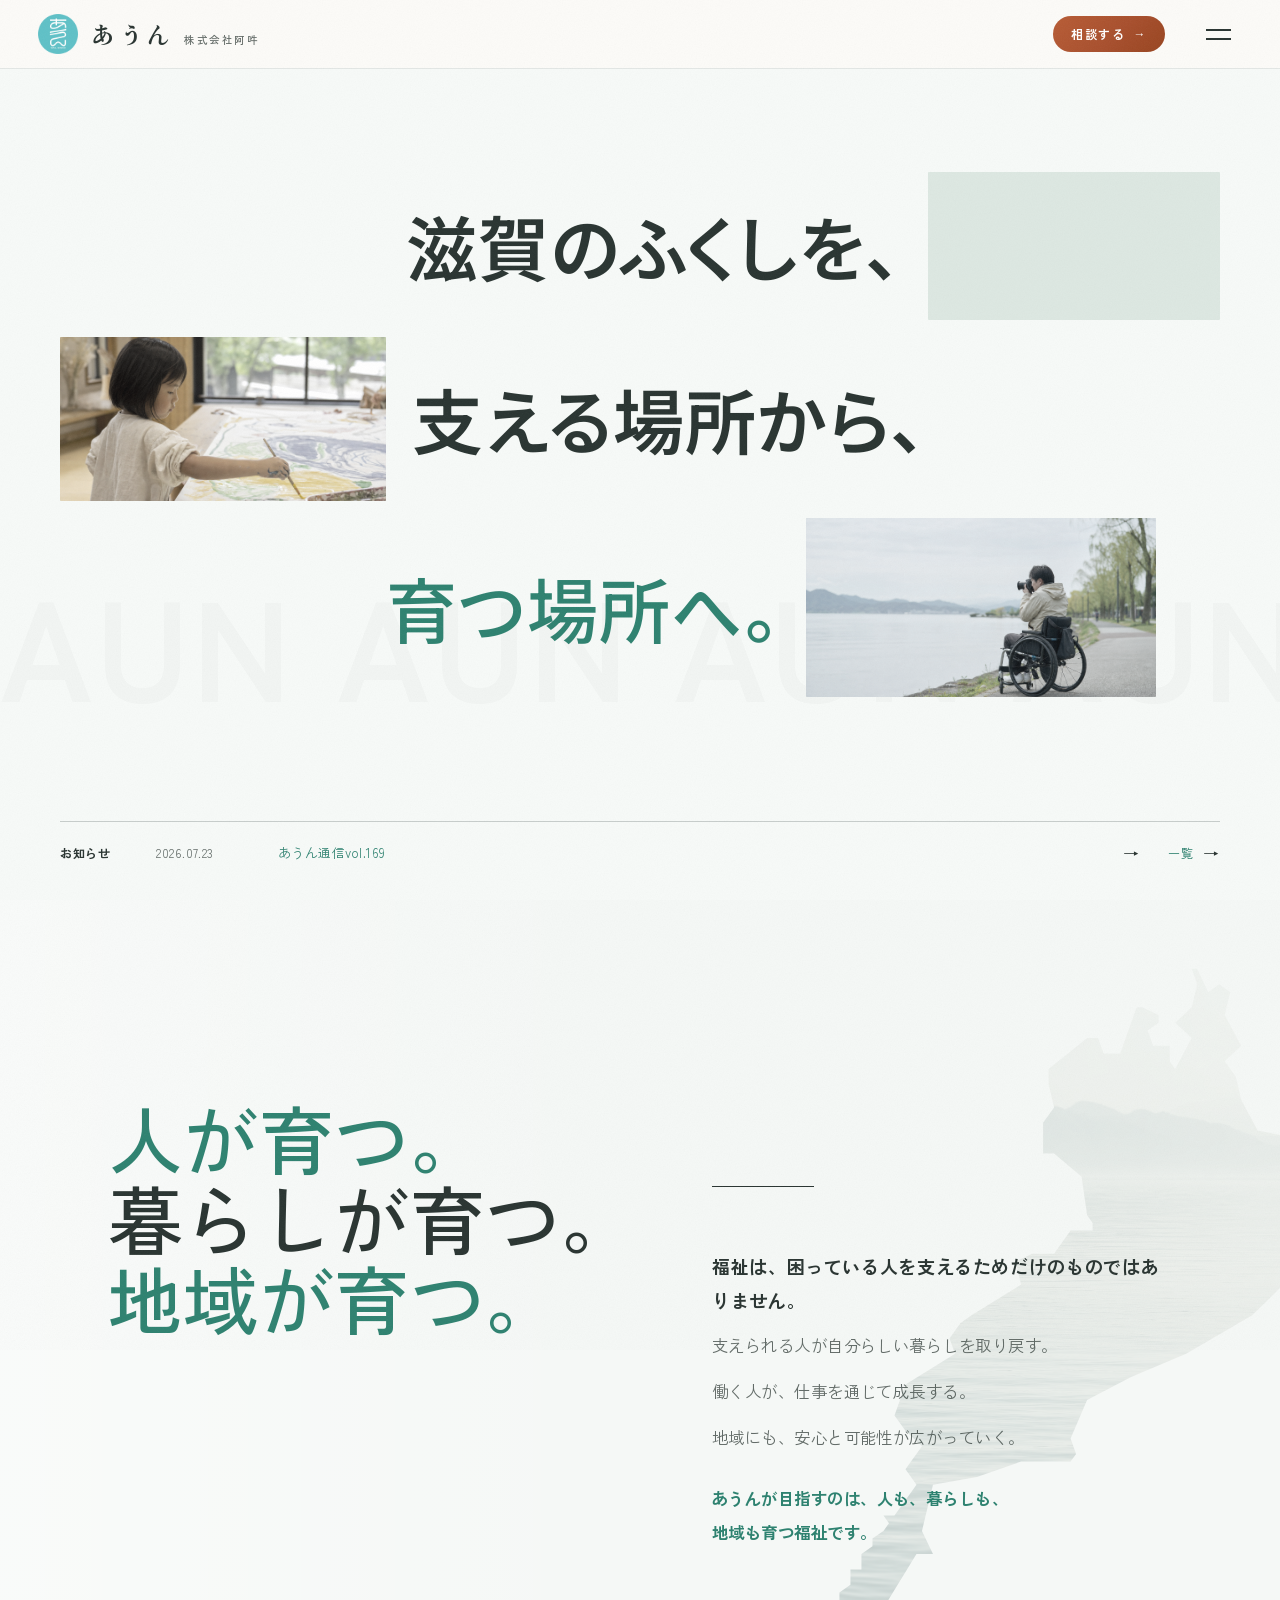
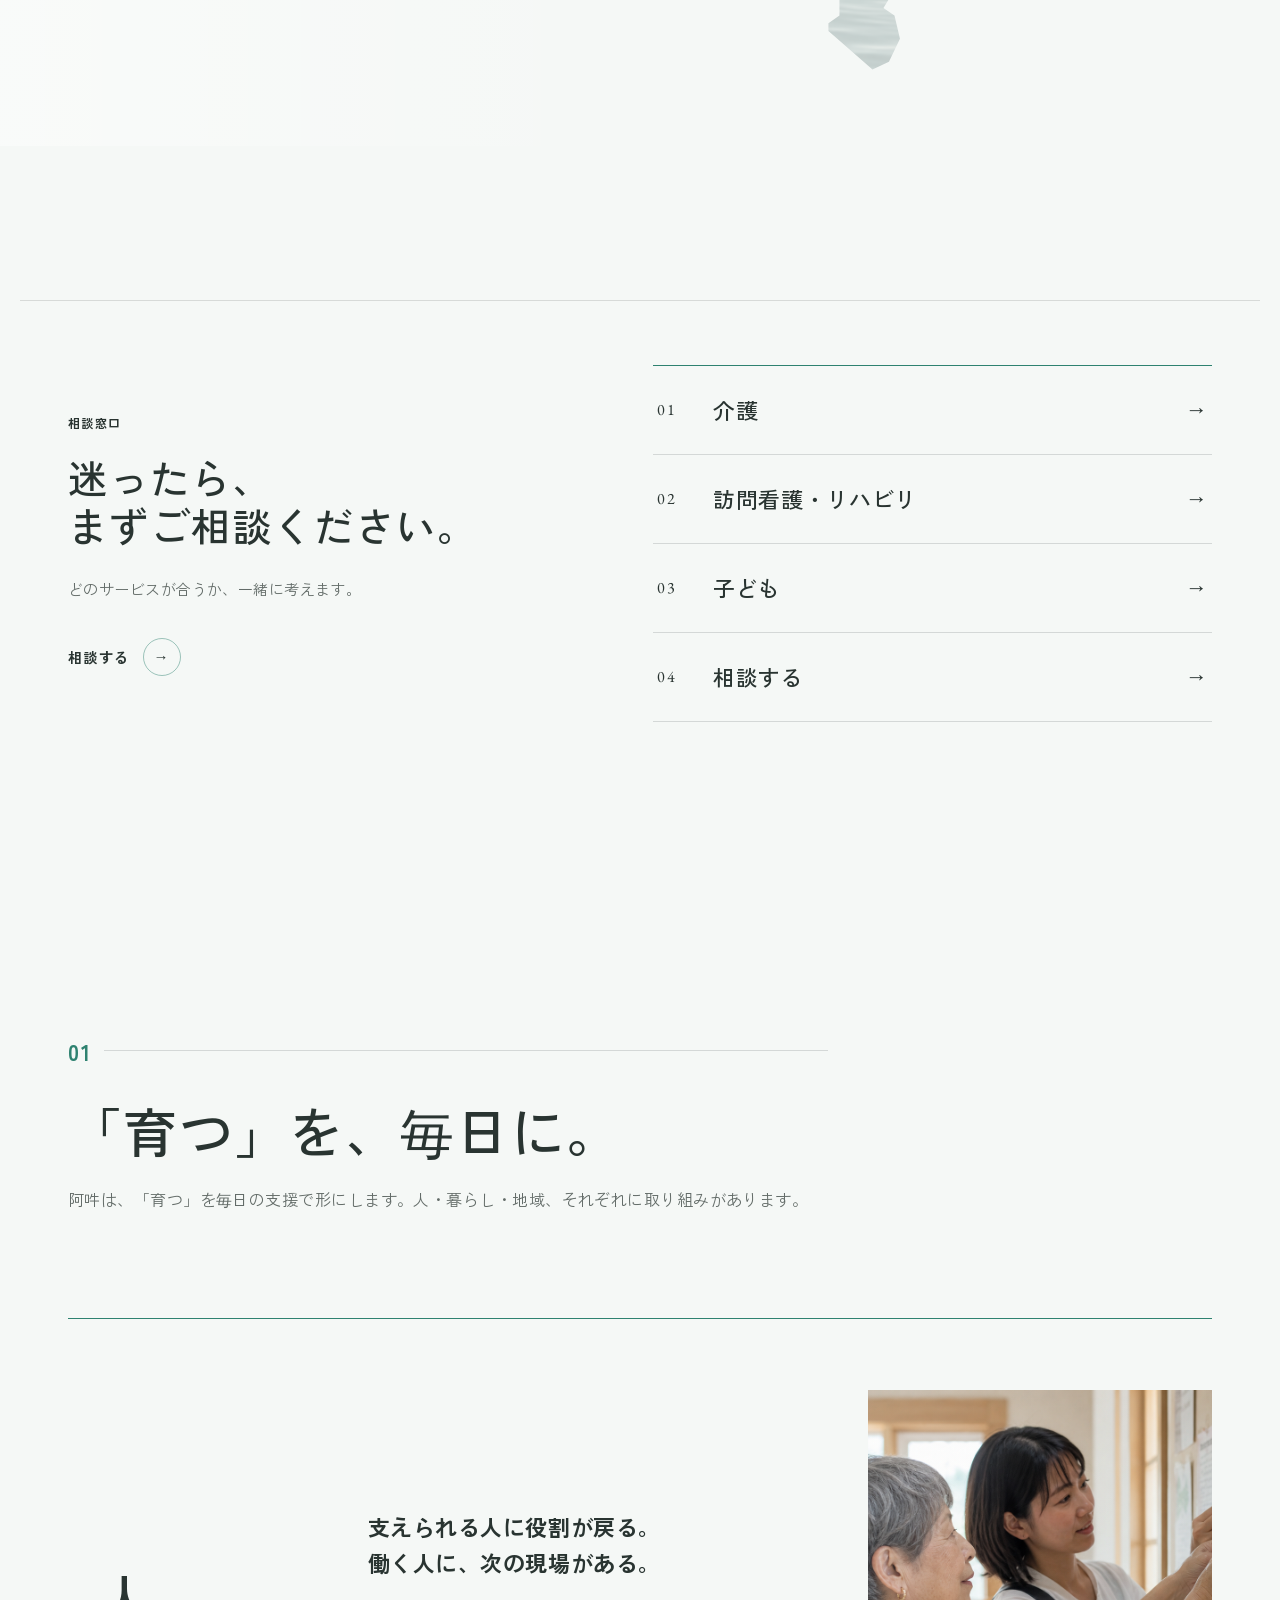
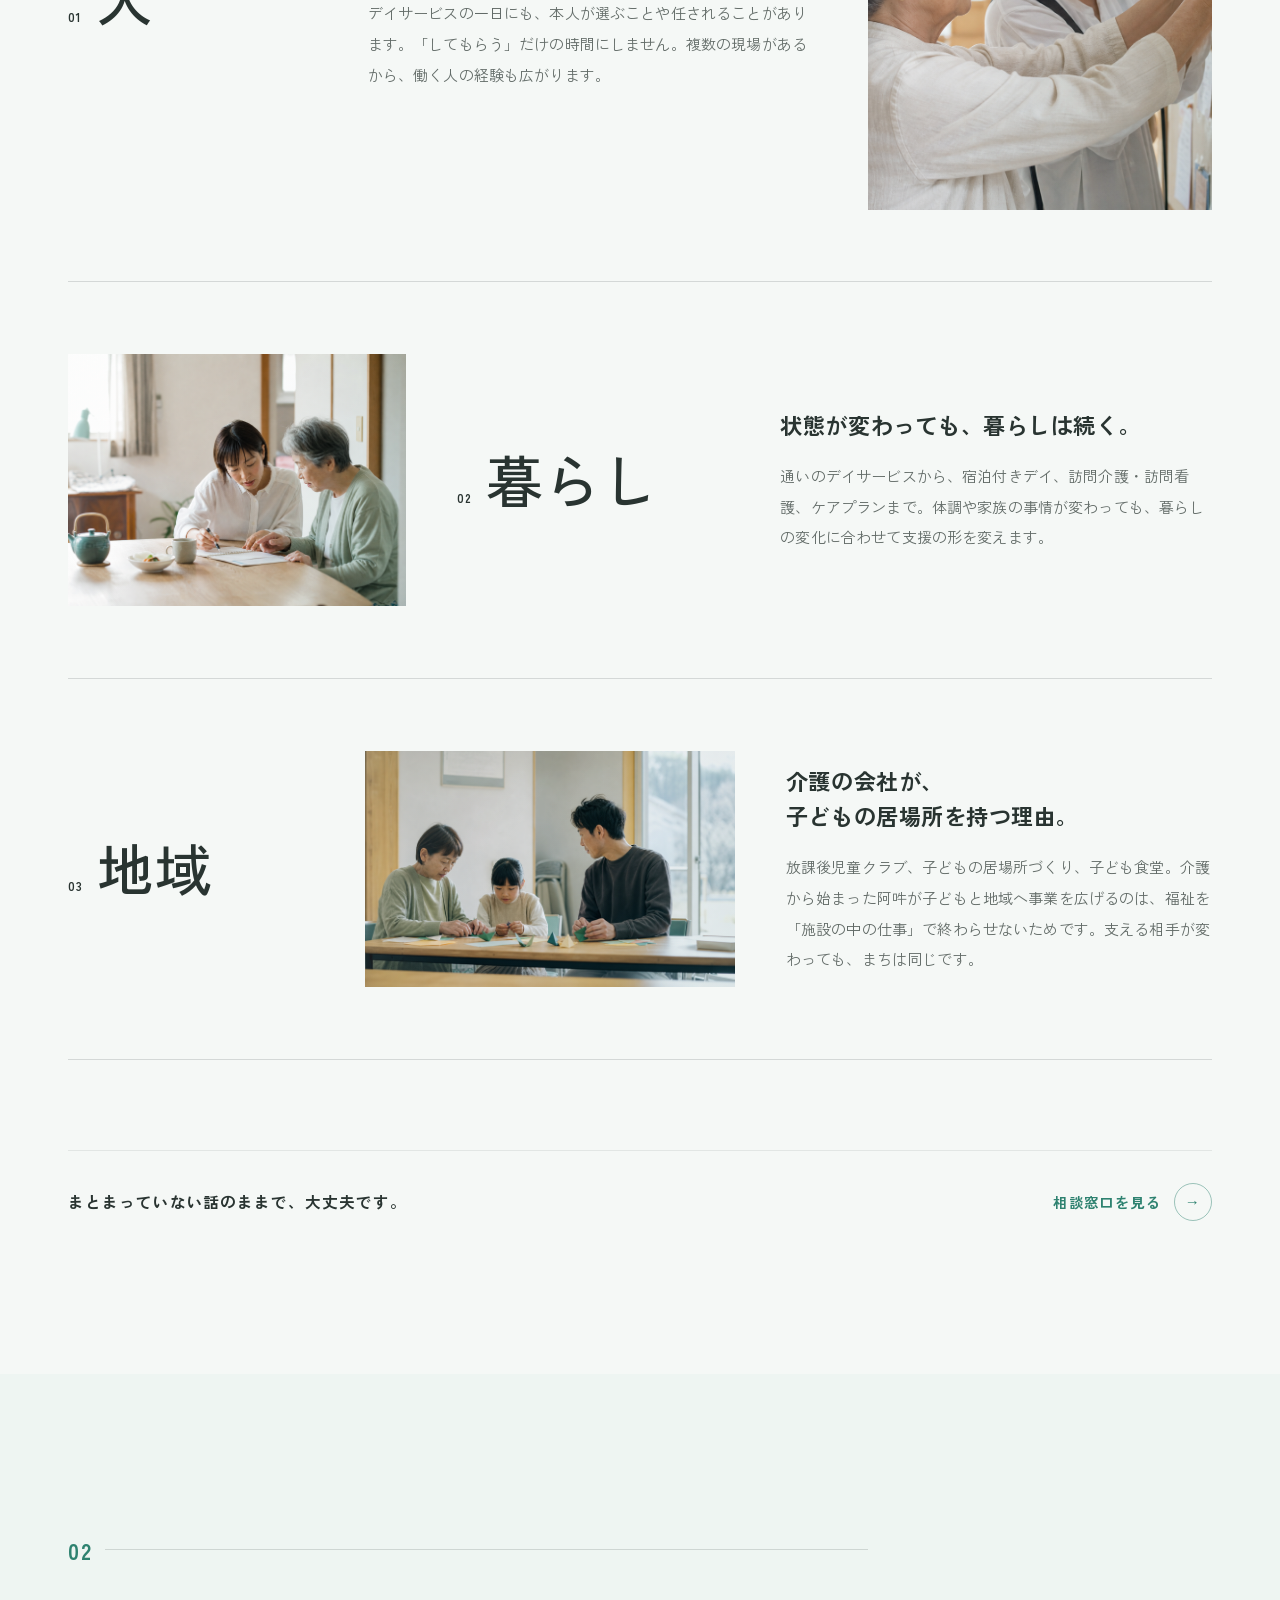
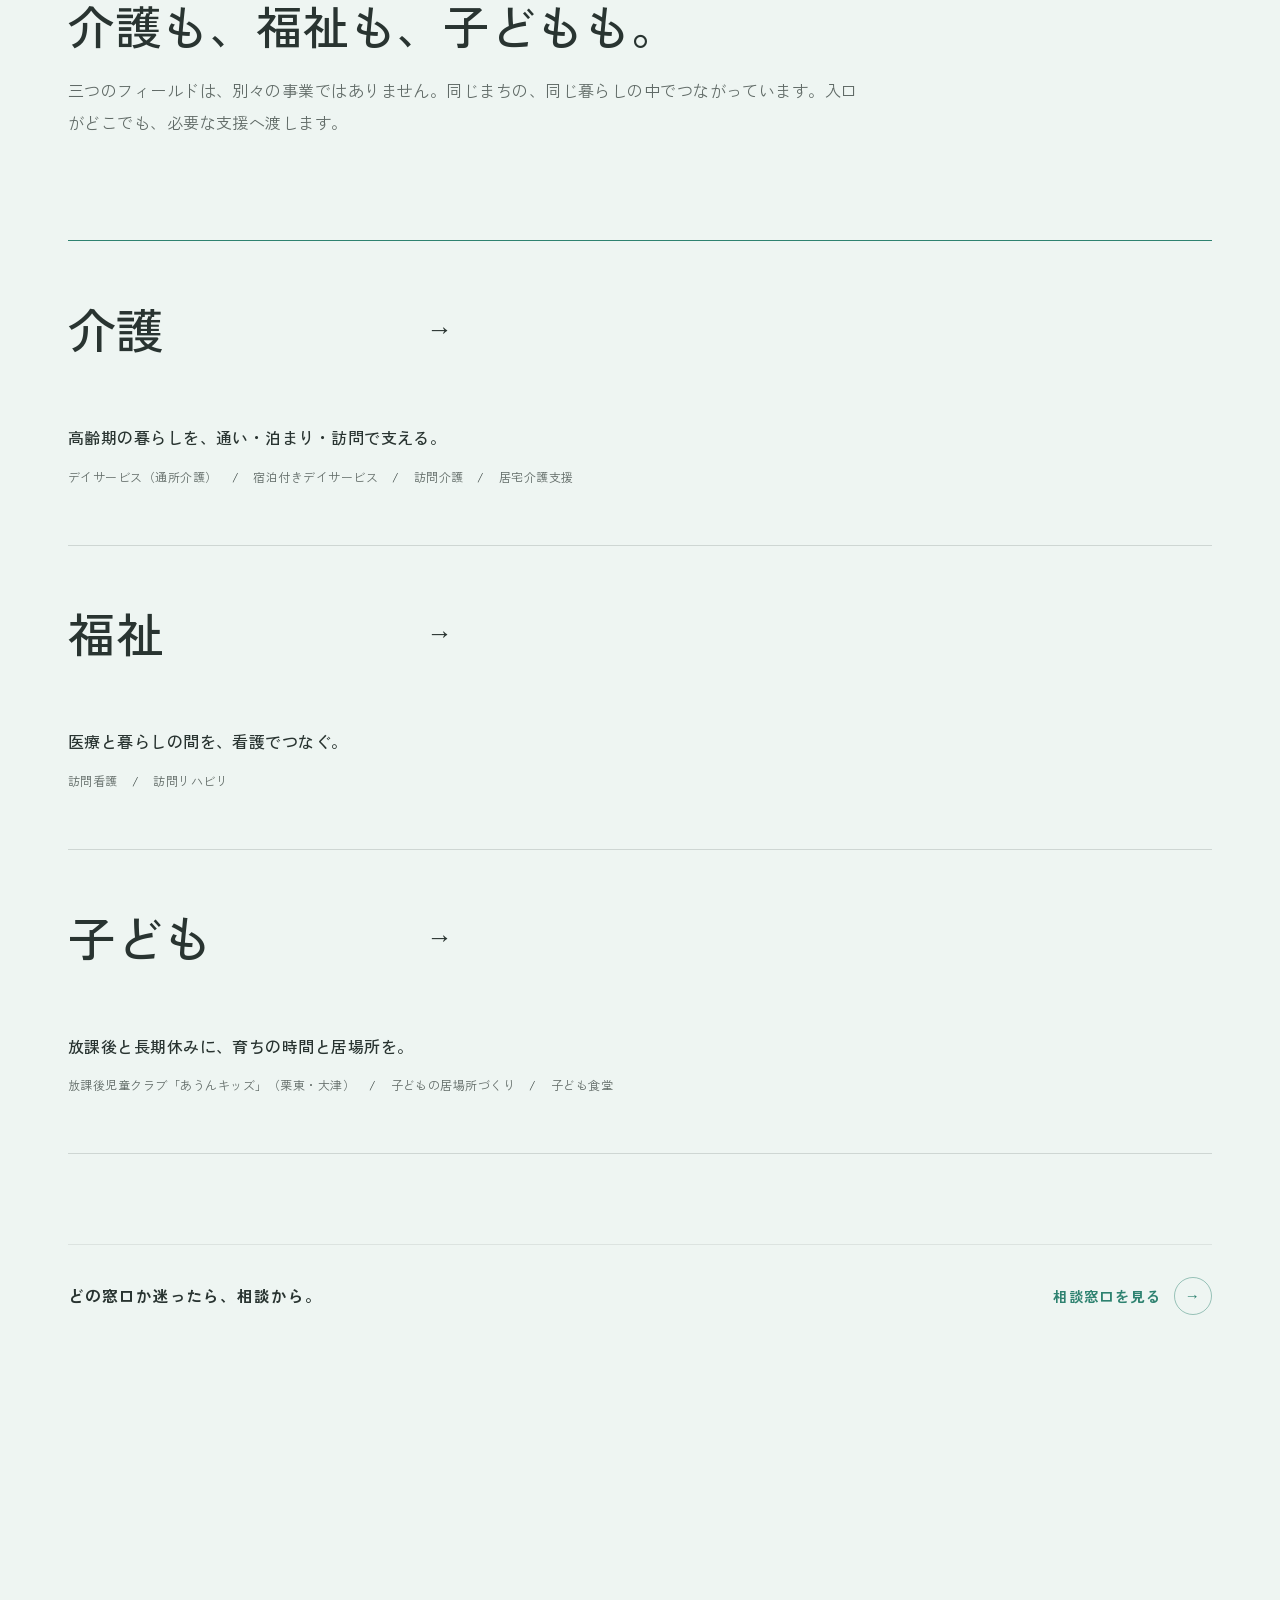
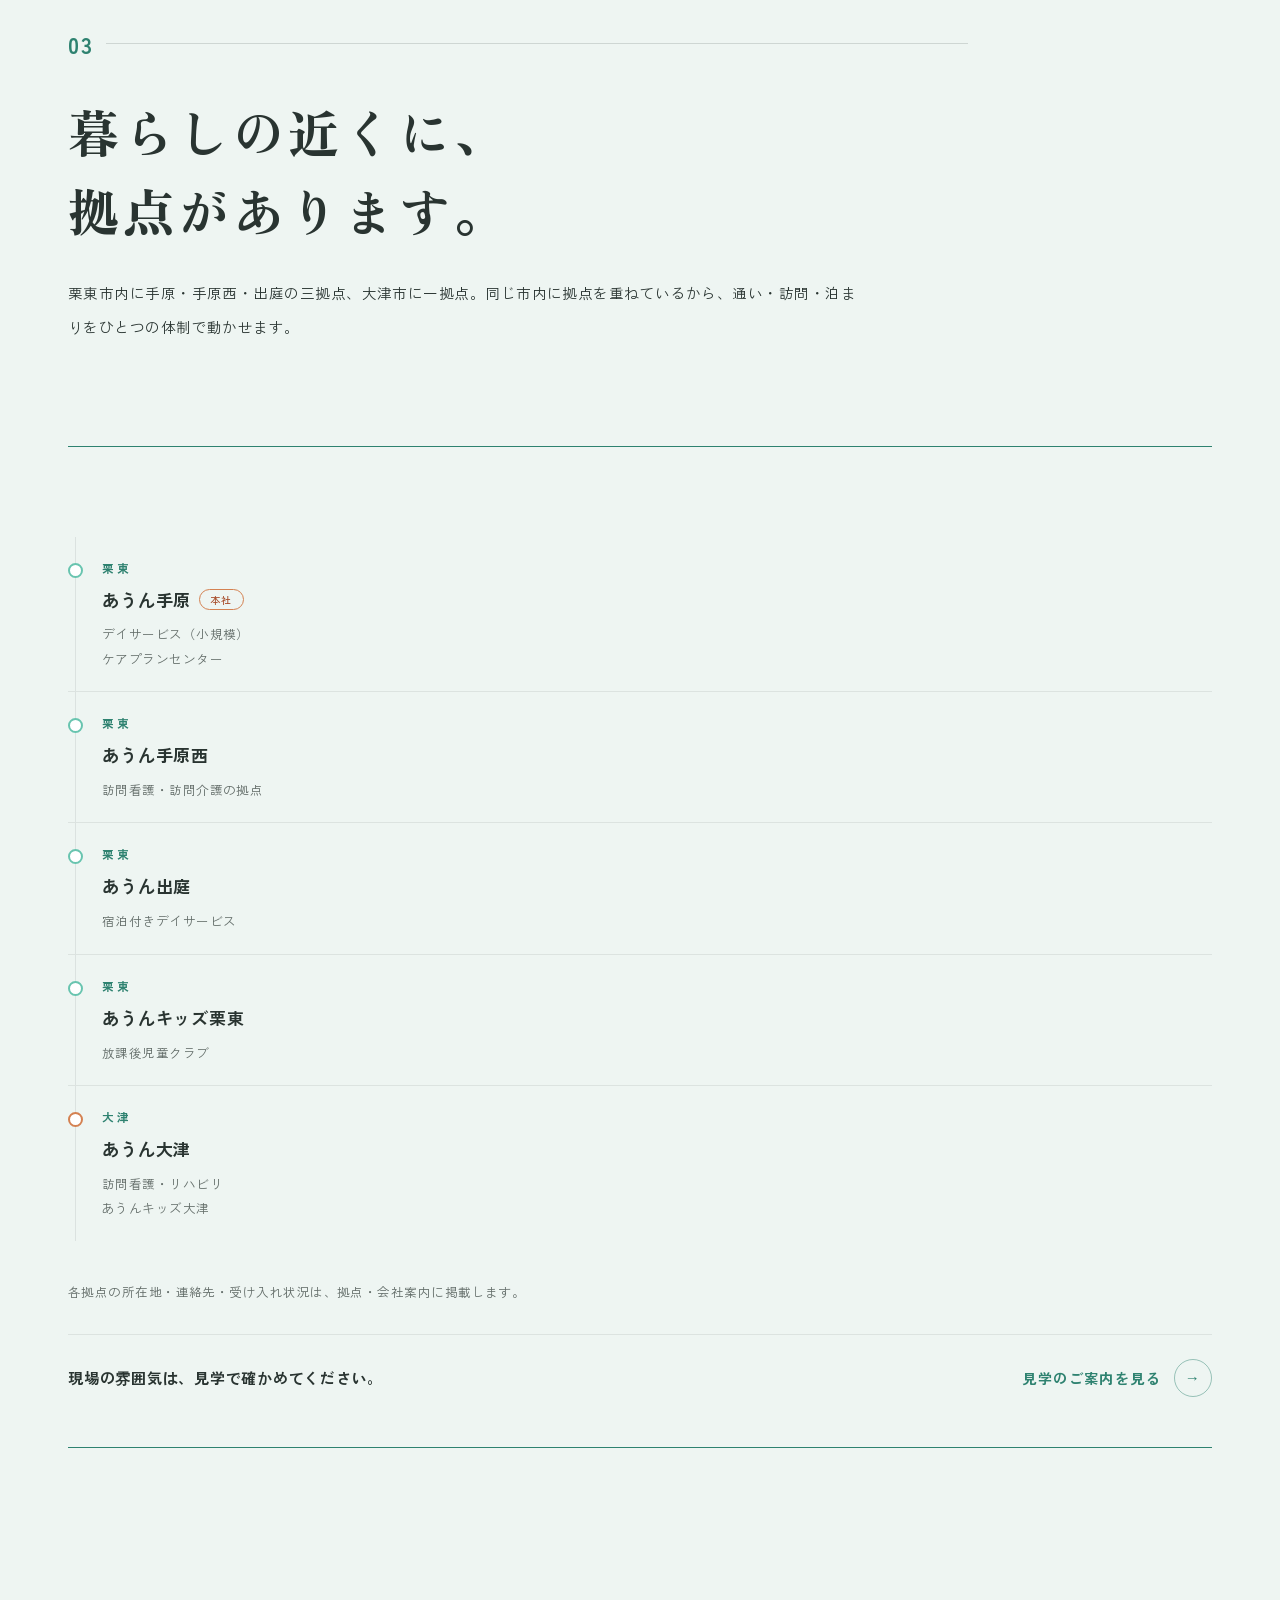
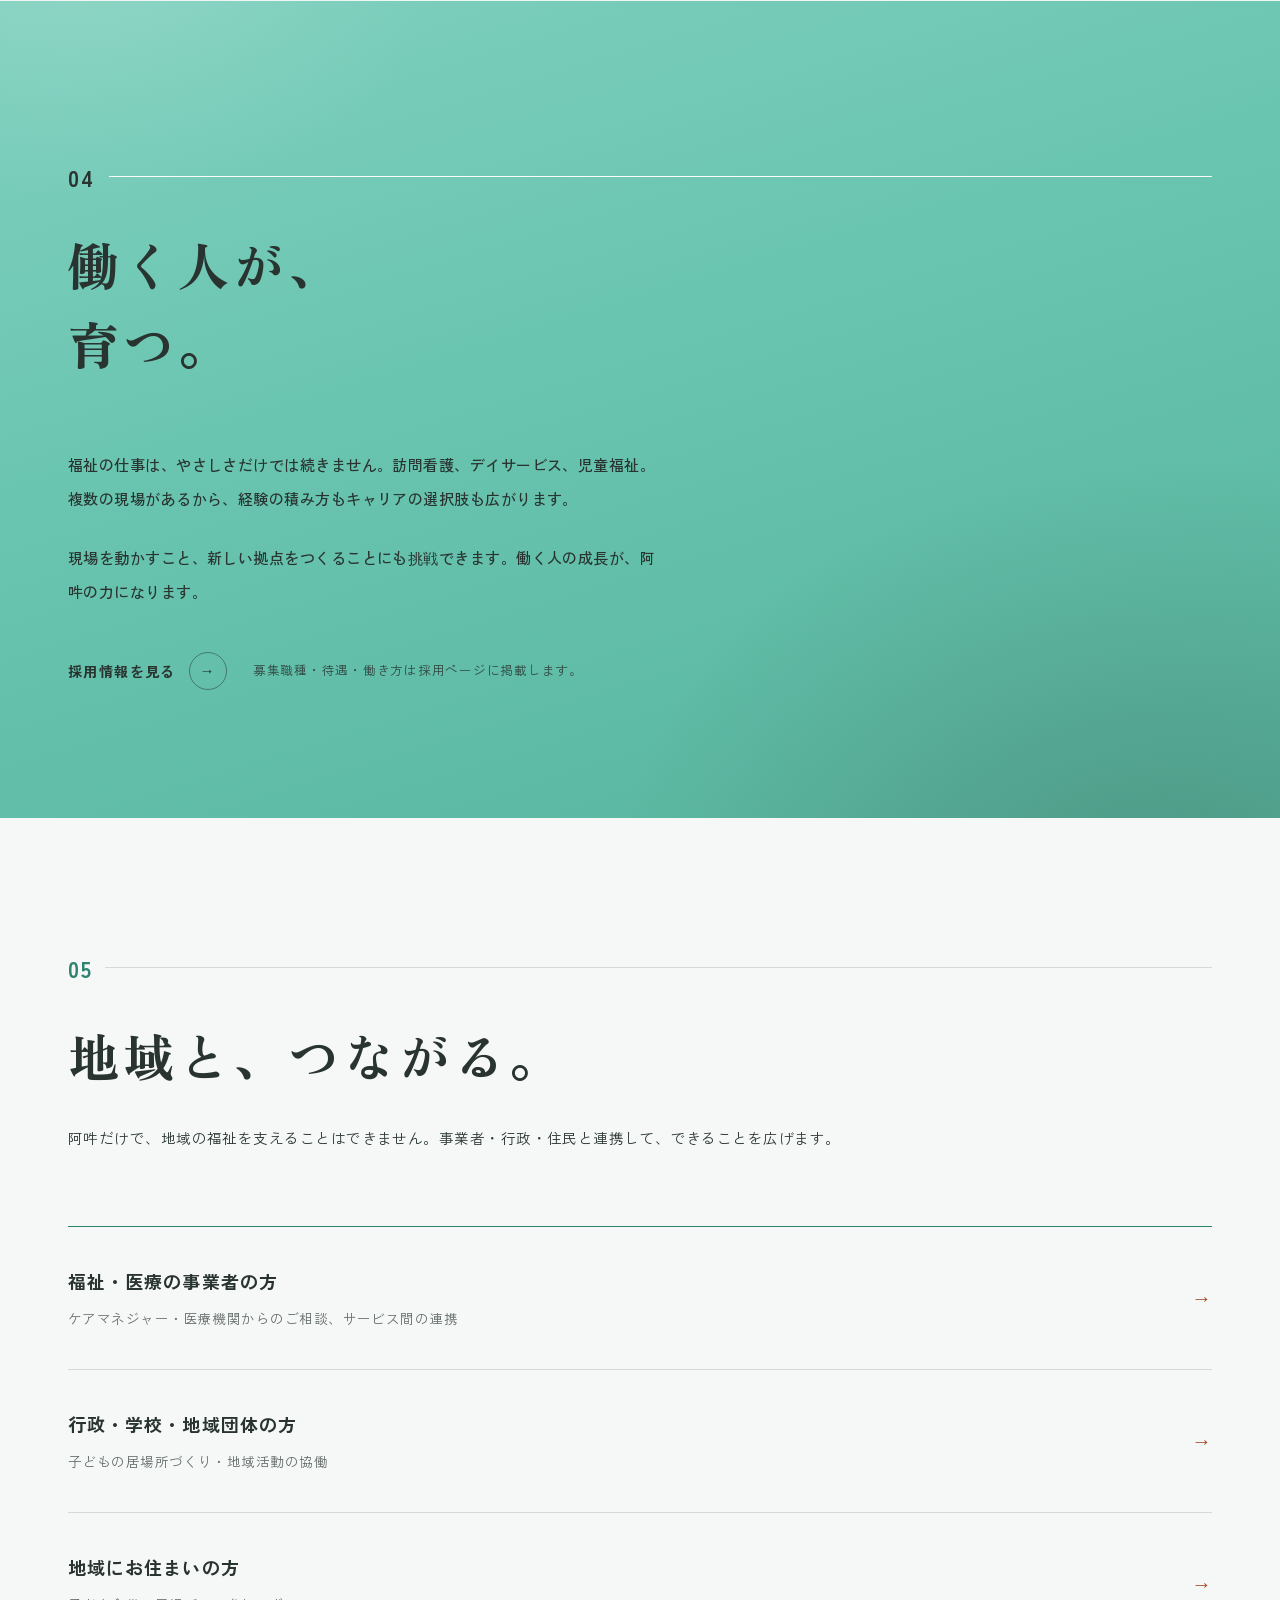
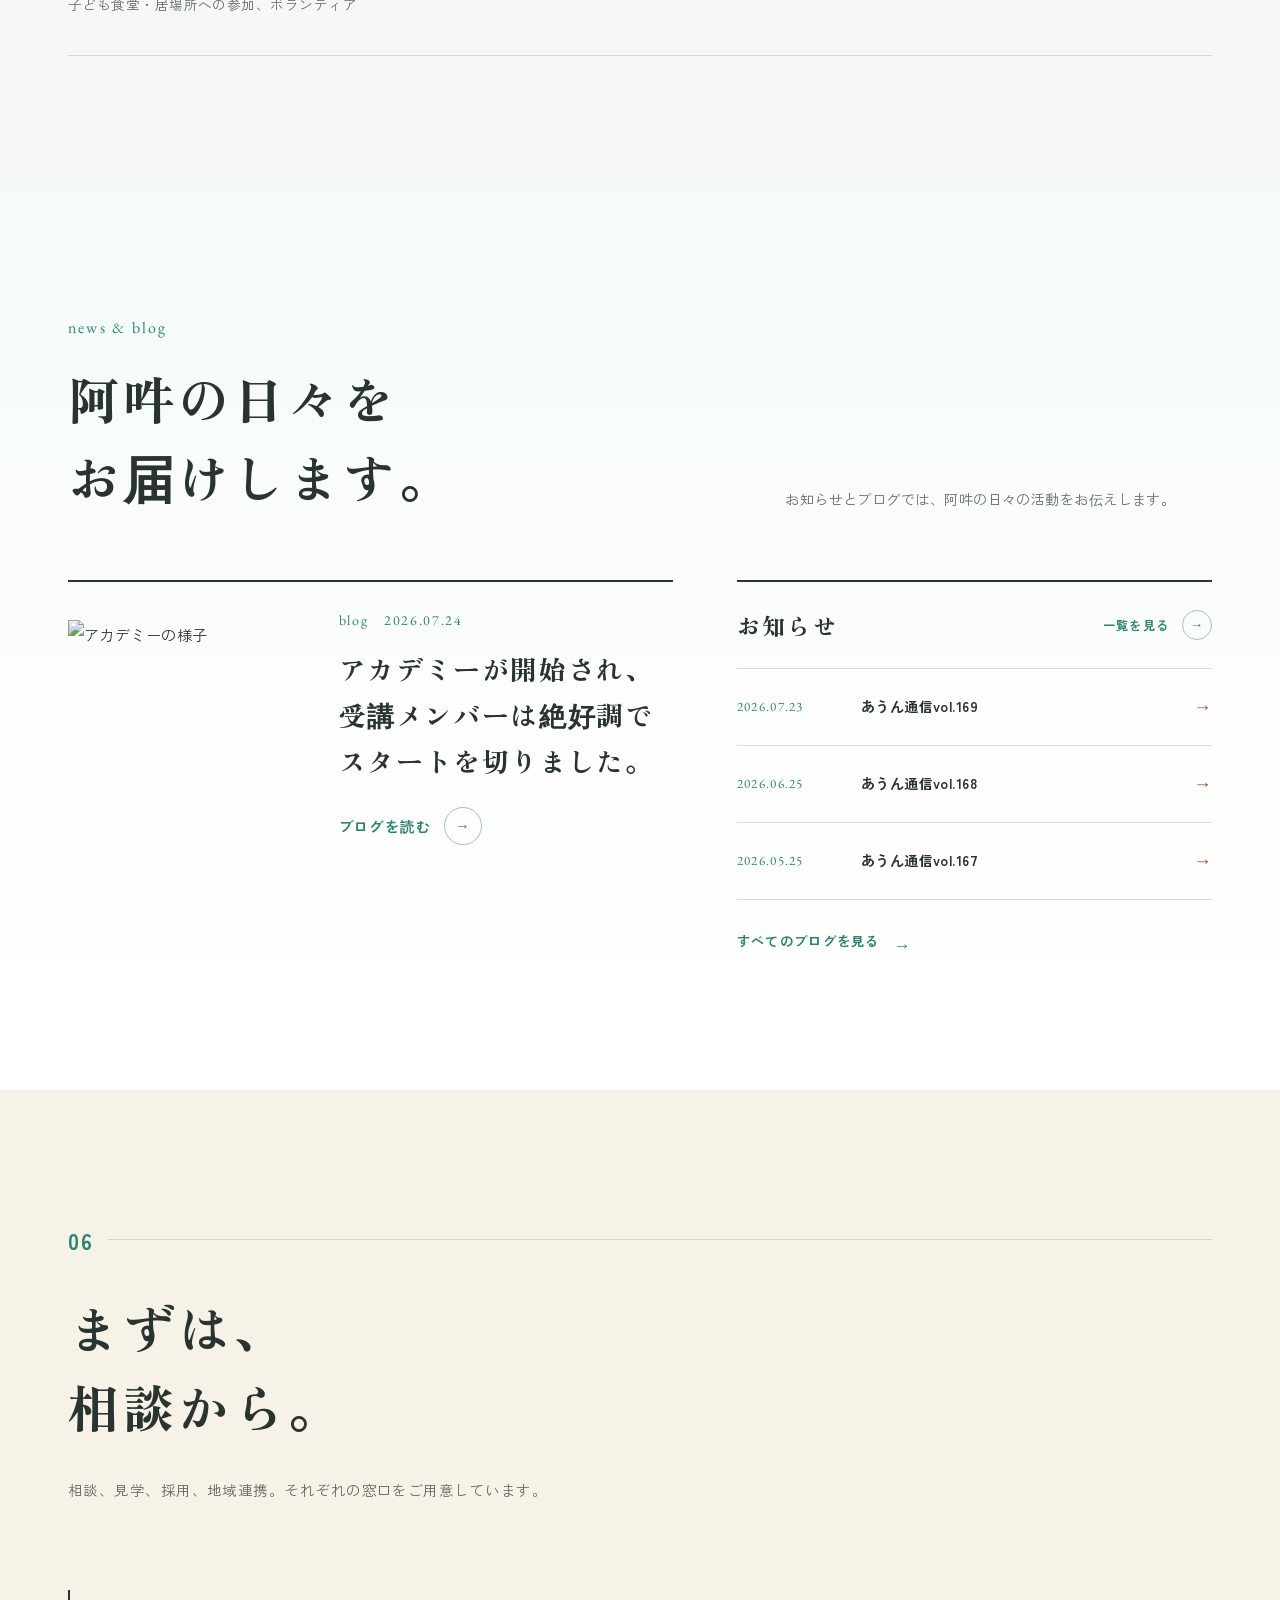
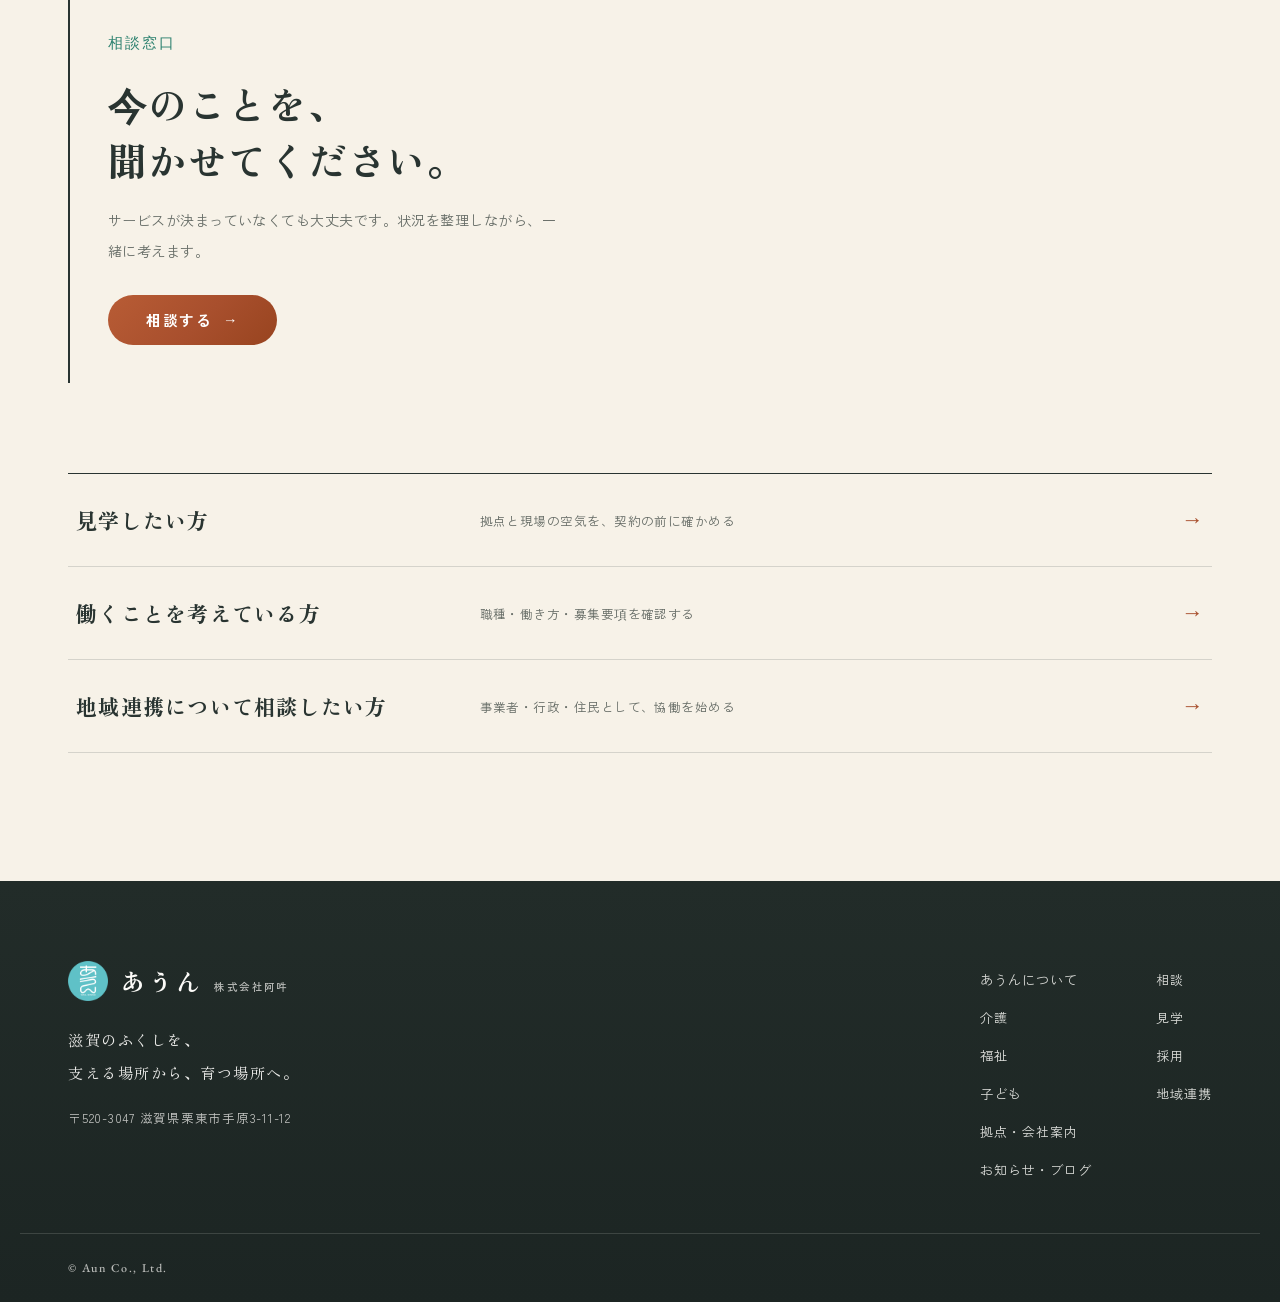
==== commit 0bc01b5f: "FVを実動画化しコピーの間隔を調整" ====
--- a/docs/v2/index.html
+++ b/docs/v2/index.html
@@ -9,7 +9,7 @@
 <link rel="preconnect" href="https://fonts.gstatic.com" crossorigin>
 <link href="https://fonts.googleapis.com/css2?family=Noto+Sans+JP:wght@400;500;600&display=swap" rel="stylesheet">
 <link rel="stylesheet" href="css/fonts.css">
-<link rel="stylesheet" href="css/style.css?v=fv-news-rail-20260805">
+<link rel="stylesheet" href="css/style.css?v=fv-video-tight-20260805">
 </head>
 <body class="home">
 
@@ -104,7 +104,9 @@
     <div class="fv-flow-row fv-flow-row--three">
       <span class="fv-flow-copy fv-flow-copy--accent fx fx-rise">育つ場所へ。</span>
       <figure class="fv-media fv-media--growth" aria-label="琵琶湖のほとりでカメラを構える車椅子の男性">
-        <img src="assets/growth/growth-lakeside-camera-jp-v2.png" alt="琵琶湖のほとりでカメラを構える車椅子の男性">
+        <video autoplay muted loop playsinline preload="metadata" poster="assets/growth/growth-lakeside-camera-jp-v2.png" aria-label="琵琶湖のほとりでカメラを構える車椅子の男性の映像">
+          <source src="assets/growth/growth-lakeside-camera-jp-v2.mp4" type="video/mp4">
+        </video>
       </figure>
     </div>
   </div>
--- a/docs/v2/css/style.css
+++ b/docs/v2/css/style.css
@@ -1527,7 +1527,7 @@
 .fv-aun-marquee span { padding-right: .32em; }
 .fv-copy-flow {
   position: relative; z-index: 1; width: min(100%, 1160px); margin: 0 auto; display: grid;
-  gap: clamp(22px, 3.3vh, 38px); transform: translateY(clamp(-62px, -5.5vh, -42px));
+  gap: clamp(12px, 1.9vh, 20px); transform: translateY(clamp(-56px, -5vh, -38px));
 }
 .fv-flow-row { display: flex; align-items: center; gap: clamp(18px, 2vw, 30px); min-width: 0; }
 .fv-flow-row--one { justify-content: flex-end; }
@@ -1556,10 +1556,8 @@
 .fv-media--daily .fv-media-slide:nth-child(2) img { animation-delay: -2.3s; }
 .fv-media--daily .fv-media-slide:nth-child(3) img { animation-delay: -4.6s; }
 .fv-media--daily .fv-media-slide:nth-child(4) img { animation-delay: -6.9s; }
-.fv-media--growth > img {
+.fv-media--growth > img, .fv-media--growth > video {
   object-position: 51% 53%; filter: saturate(.52) contrast(.93) brightness(1.05);
-  animation: fv-growth-breathe 9s cubic-bezier(.45,0,.2,1) infinite alternate;
-  will-change: transform;
 }
 
 /* 下部の余白は、情報をひとつだけ置く。カードにはせず、次の行動の入口にする。 */
@@ -1603,7 +1601,6 @@
 }
 @keyframes fv-people-fade { 0% { opacity: 0; } 5%, 22% { opacity: 1; } 27%, 100% { opacity: 0; } }
 @keyframes fv-daily-drift { from { transform: scale(1.045) translate3d(-.55%, .25%, 0); } to { transform: scale(1.10) translate3d(.55%, -.25%, 0); } }
-@keyframes fv-growth-breathe { from { transform: scale(1.045) translate3d(-.7%, .25%, 0); } to { transform: scale(1.105) translate3d(.7%, -.35%, 0); } }
 @keyframes fv-lake-surface { from { transform: scale(1.05) translate3d(-1.1%, .35%, 0); } to { transform: scale(1.15) translate3d(1.1%, -.35%, 0); } }
 @media (prefers-reduced-motion: no-preference) { .fv-aun-marquee { animation: fv-aun-flow 34s linear infinite; } }
 @keyframes fv-aun-flow { from { transform: translateX(0); } to { transform: translateX(-34%); } }
@@ -1798,7 +1795,7 @@
 @media (max-width: 900px) {
   .fv-new { min-height: auto; padding: calc(var(--header-h) + 44px) 20px 38px; }
   .fv-aun-marquee { top: 66%; font-size: 25vw; color: rgba(41,52,49,.014); }
-  .fv-copy-flow { gap: 28px; transform: translateY(-18px); }
+  .fv-copy-flow { gap: 20px; transform: translateY(-14px); }
   .fv-flow-row { display: grid; grid-template-columns: minmax(0, 1fr); gap: 16px; }
   .fv-flow-row--one, .fv-flow-row--two, .fv-flow-row--three { justify-content: stretch; padding-right: 0; }
   .fv-flow-copy { max-width: 100%; font-size: clamp(31px, 7.7vw, 43px); font-weight: 500; letter-spacing: .01em; }
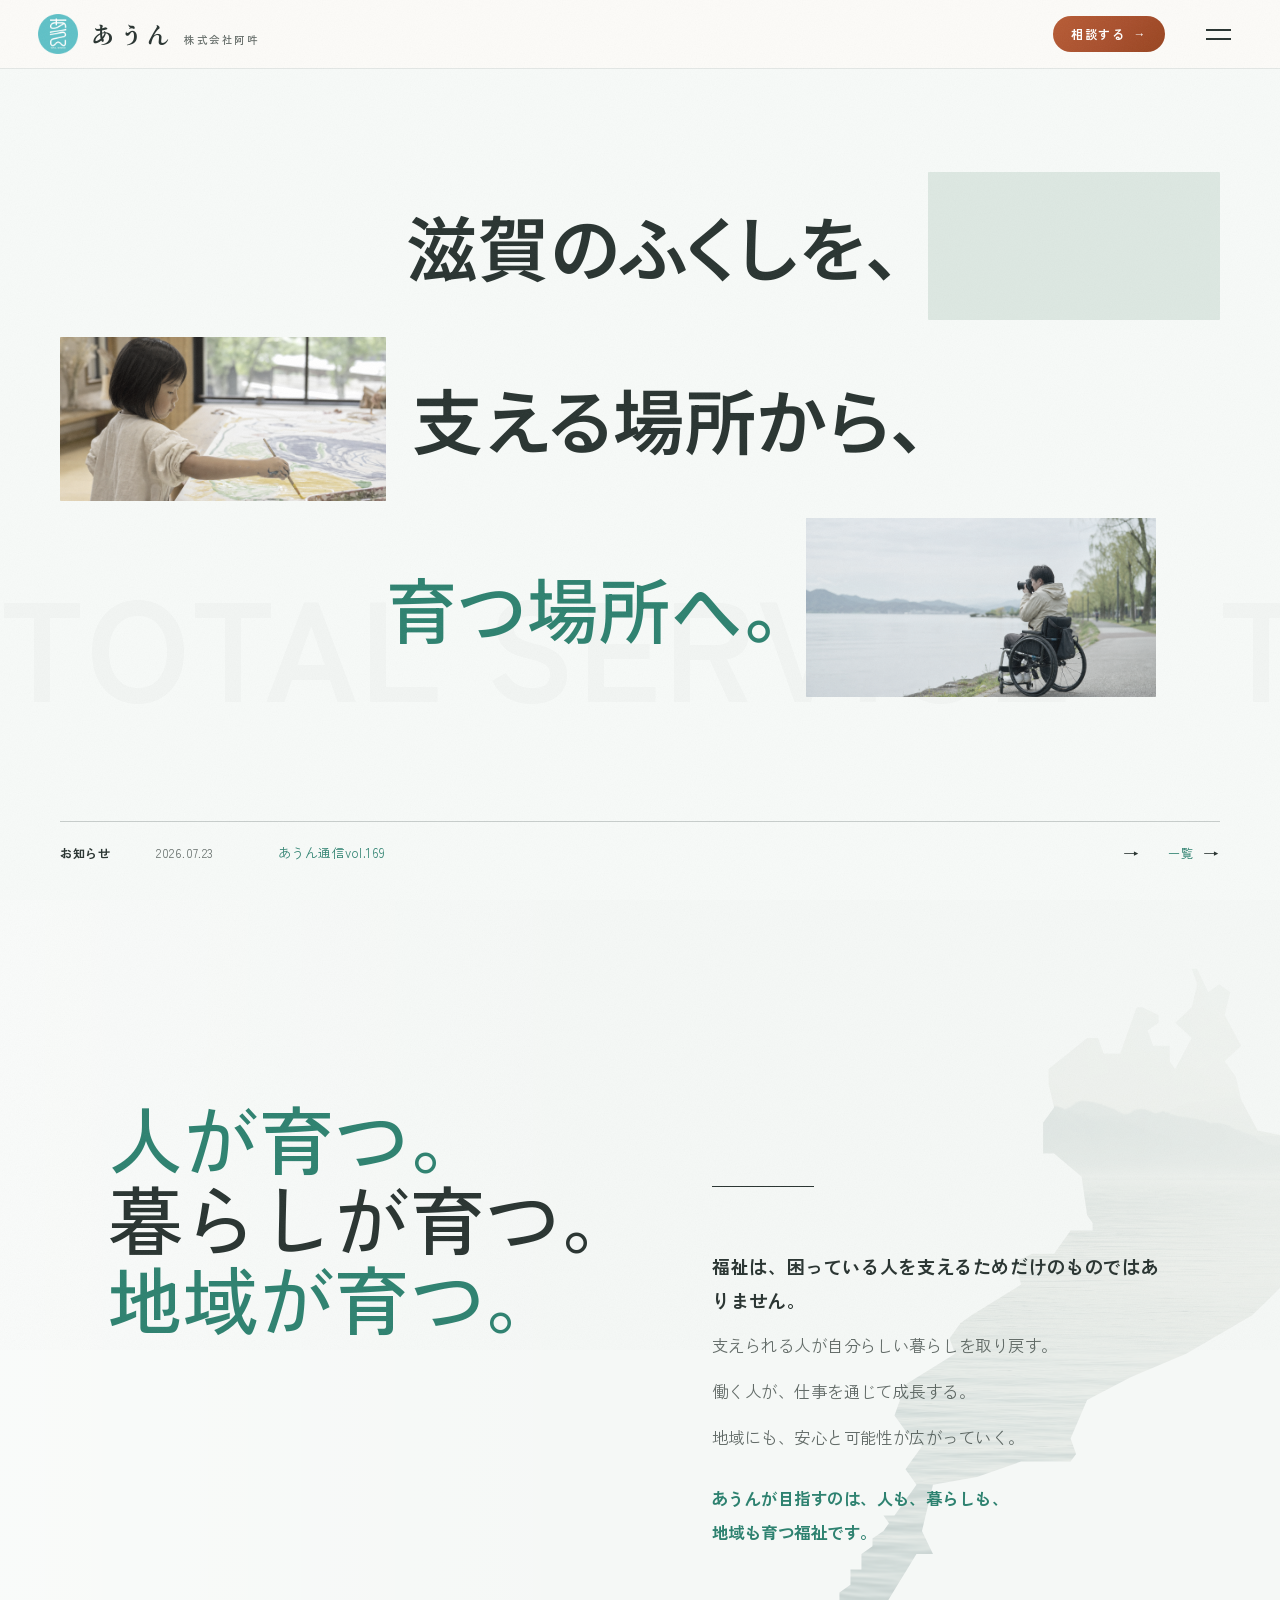
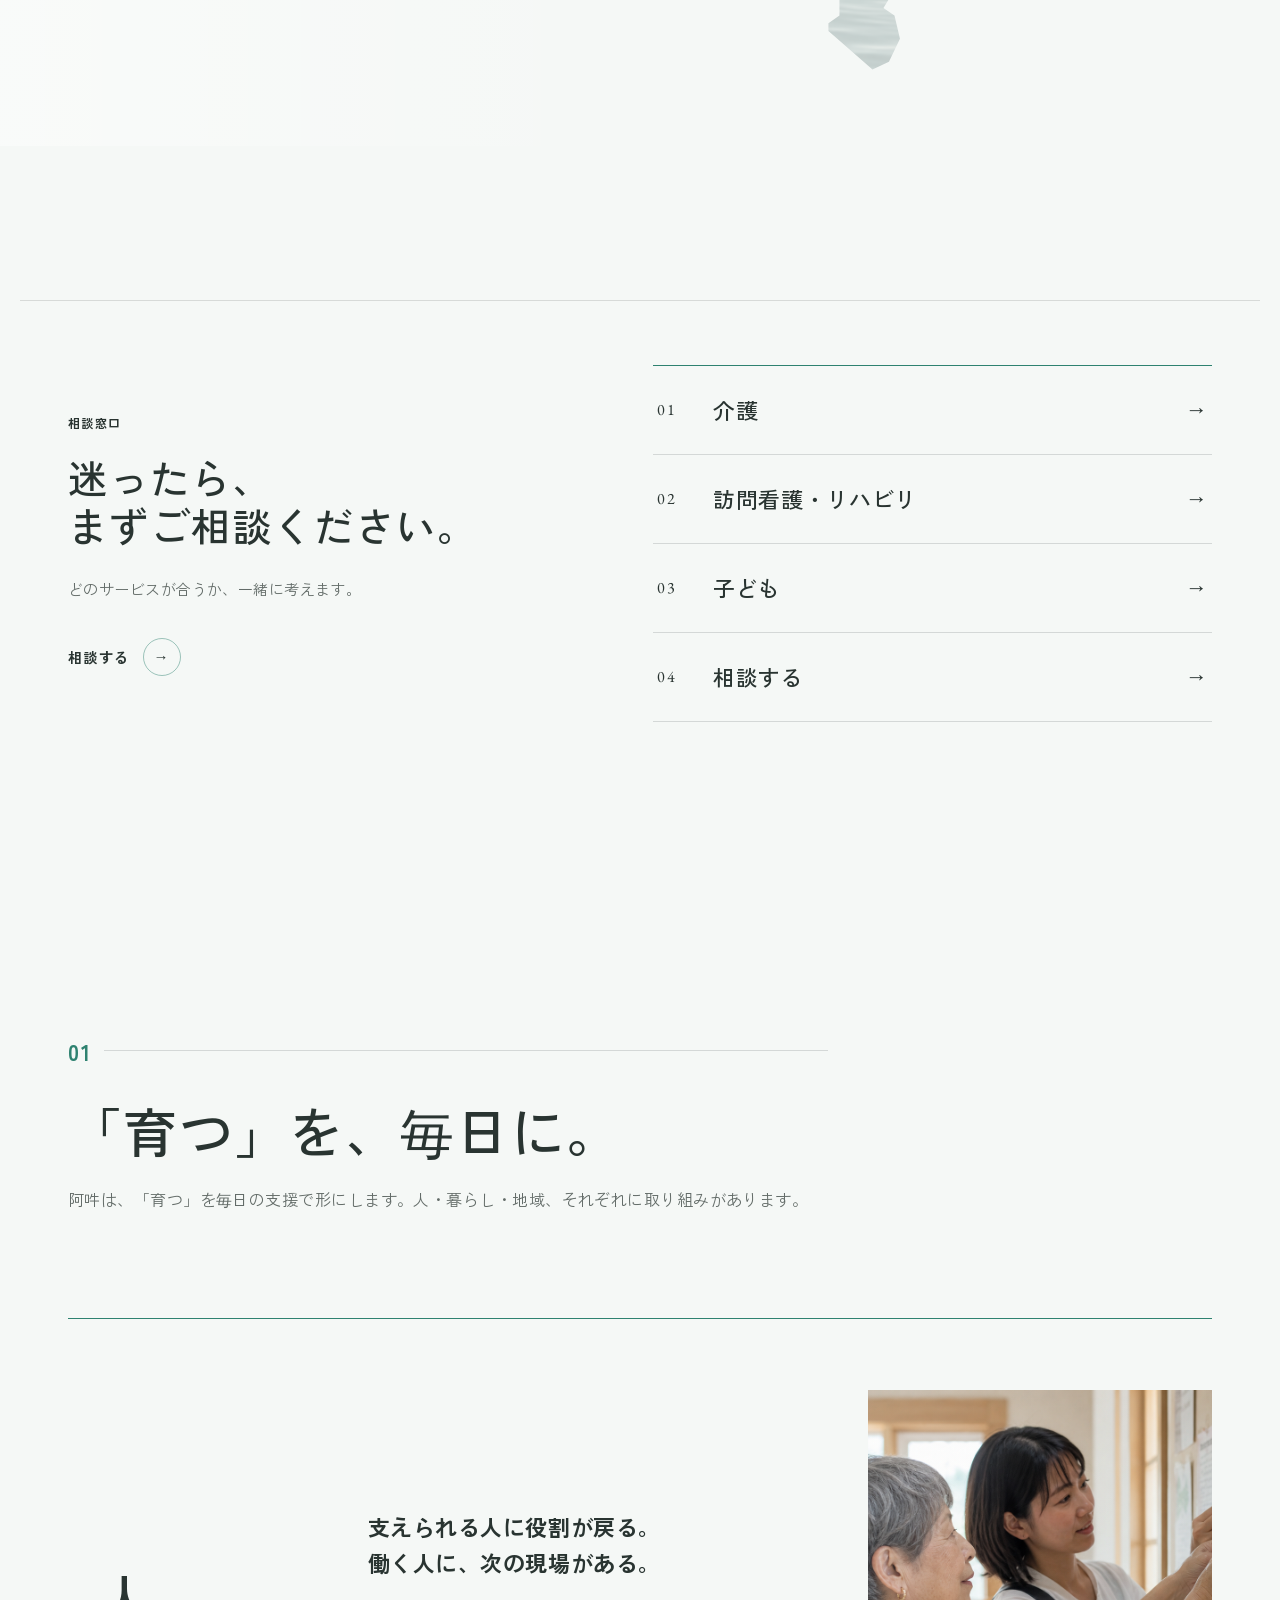
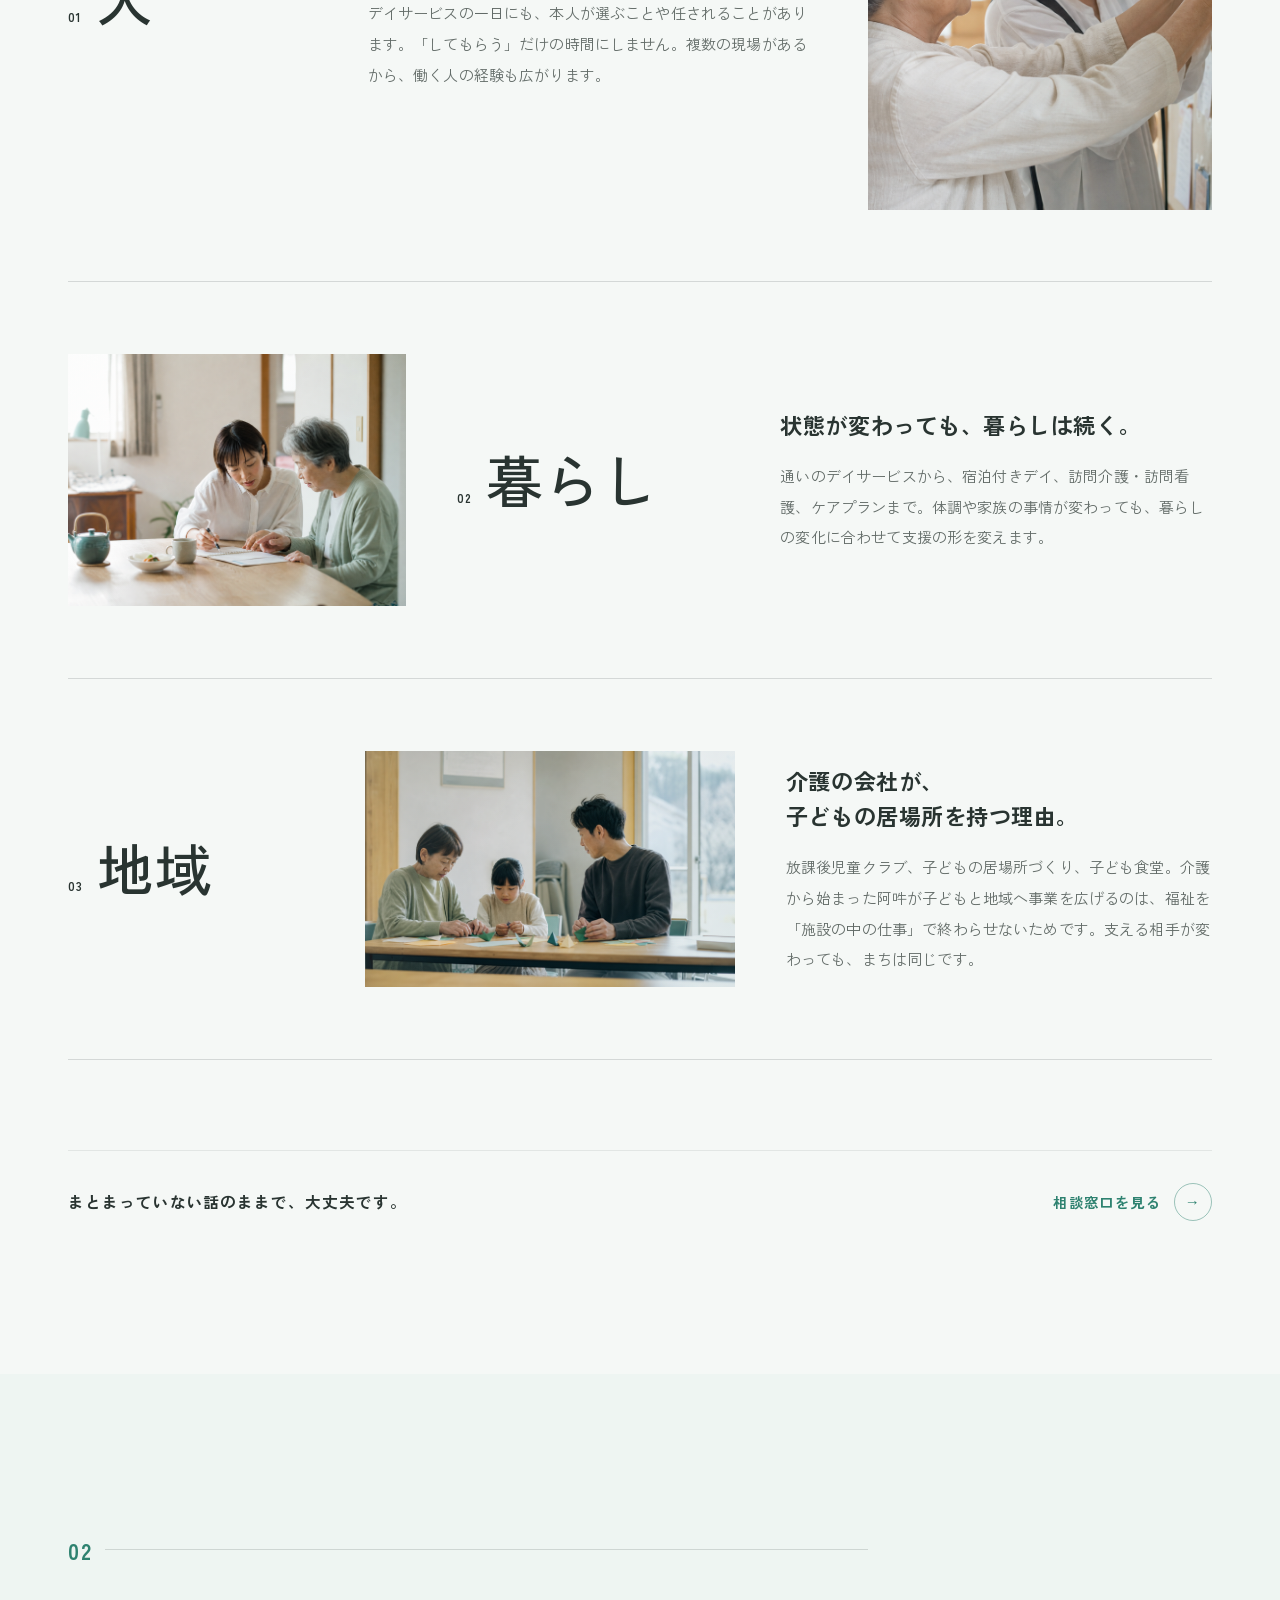
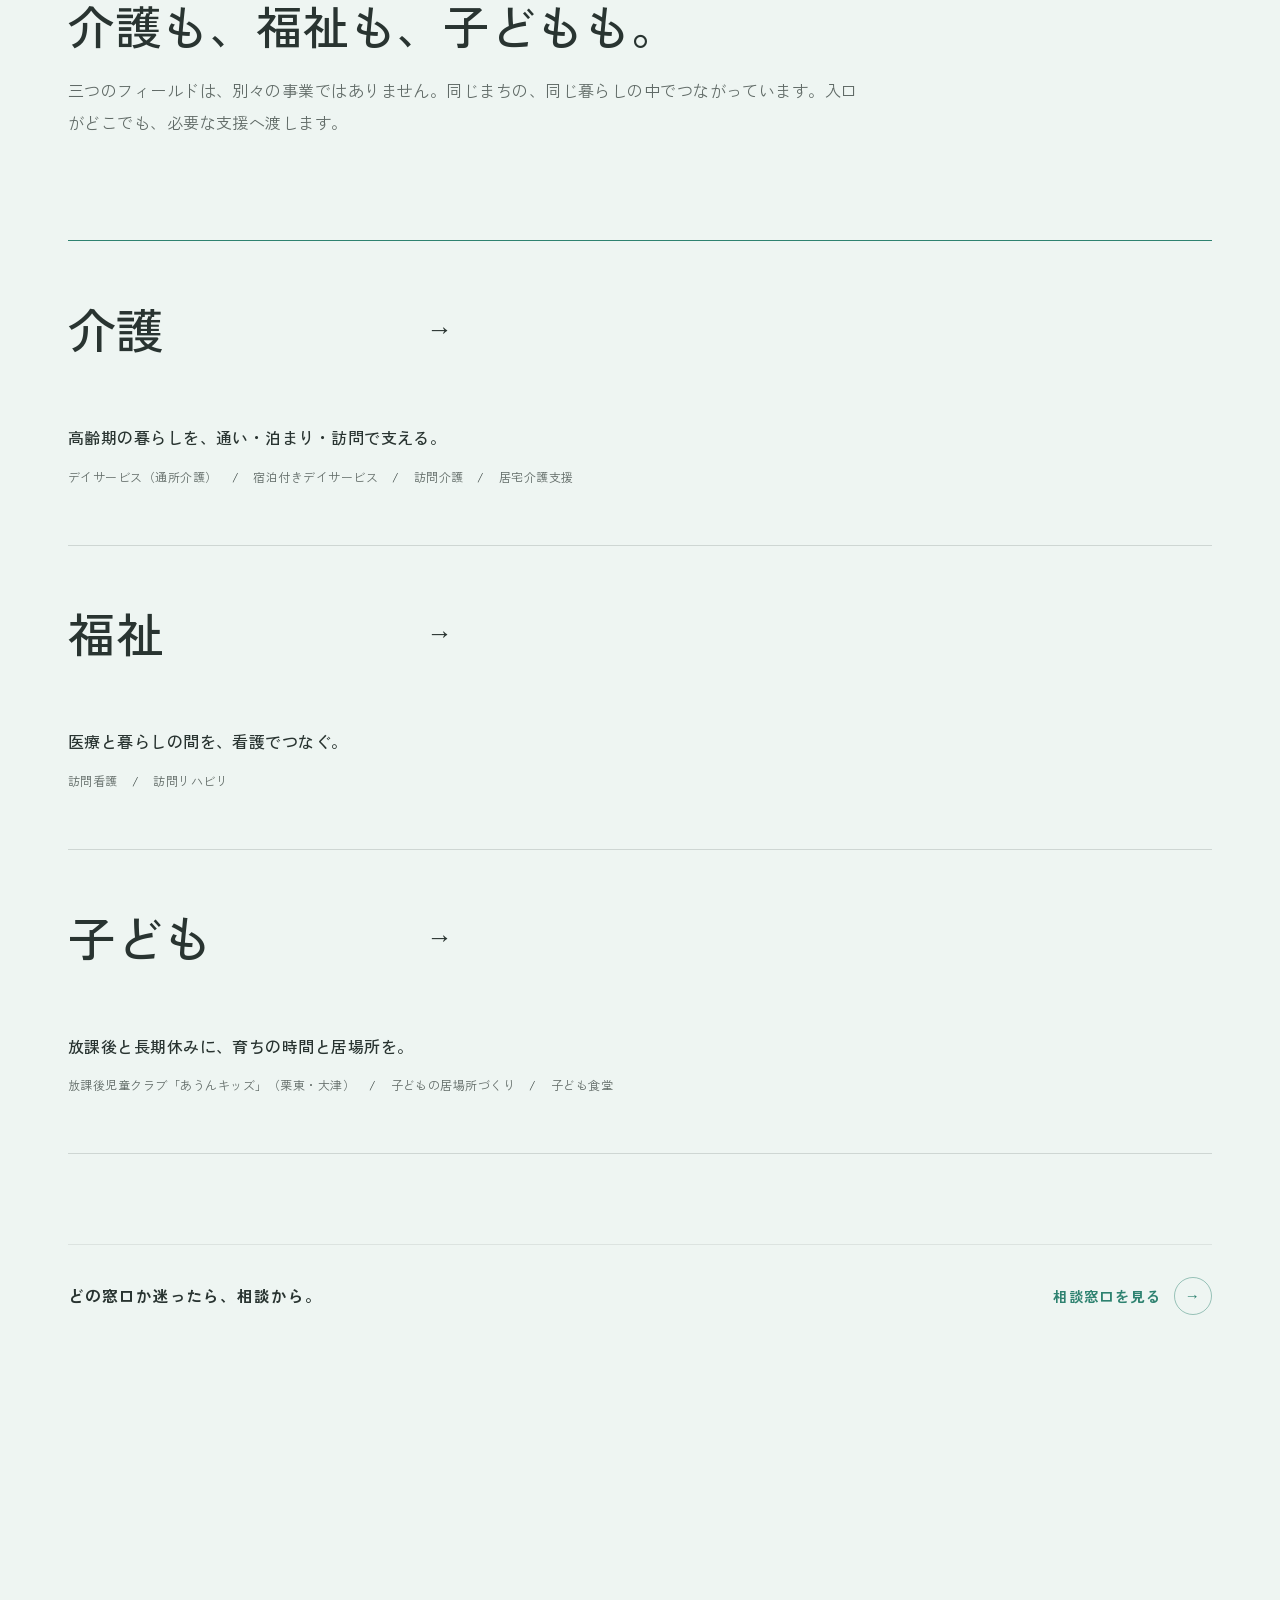
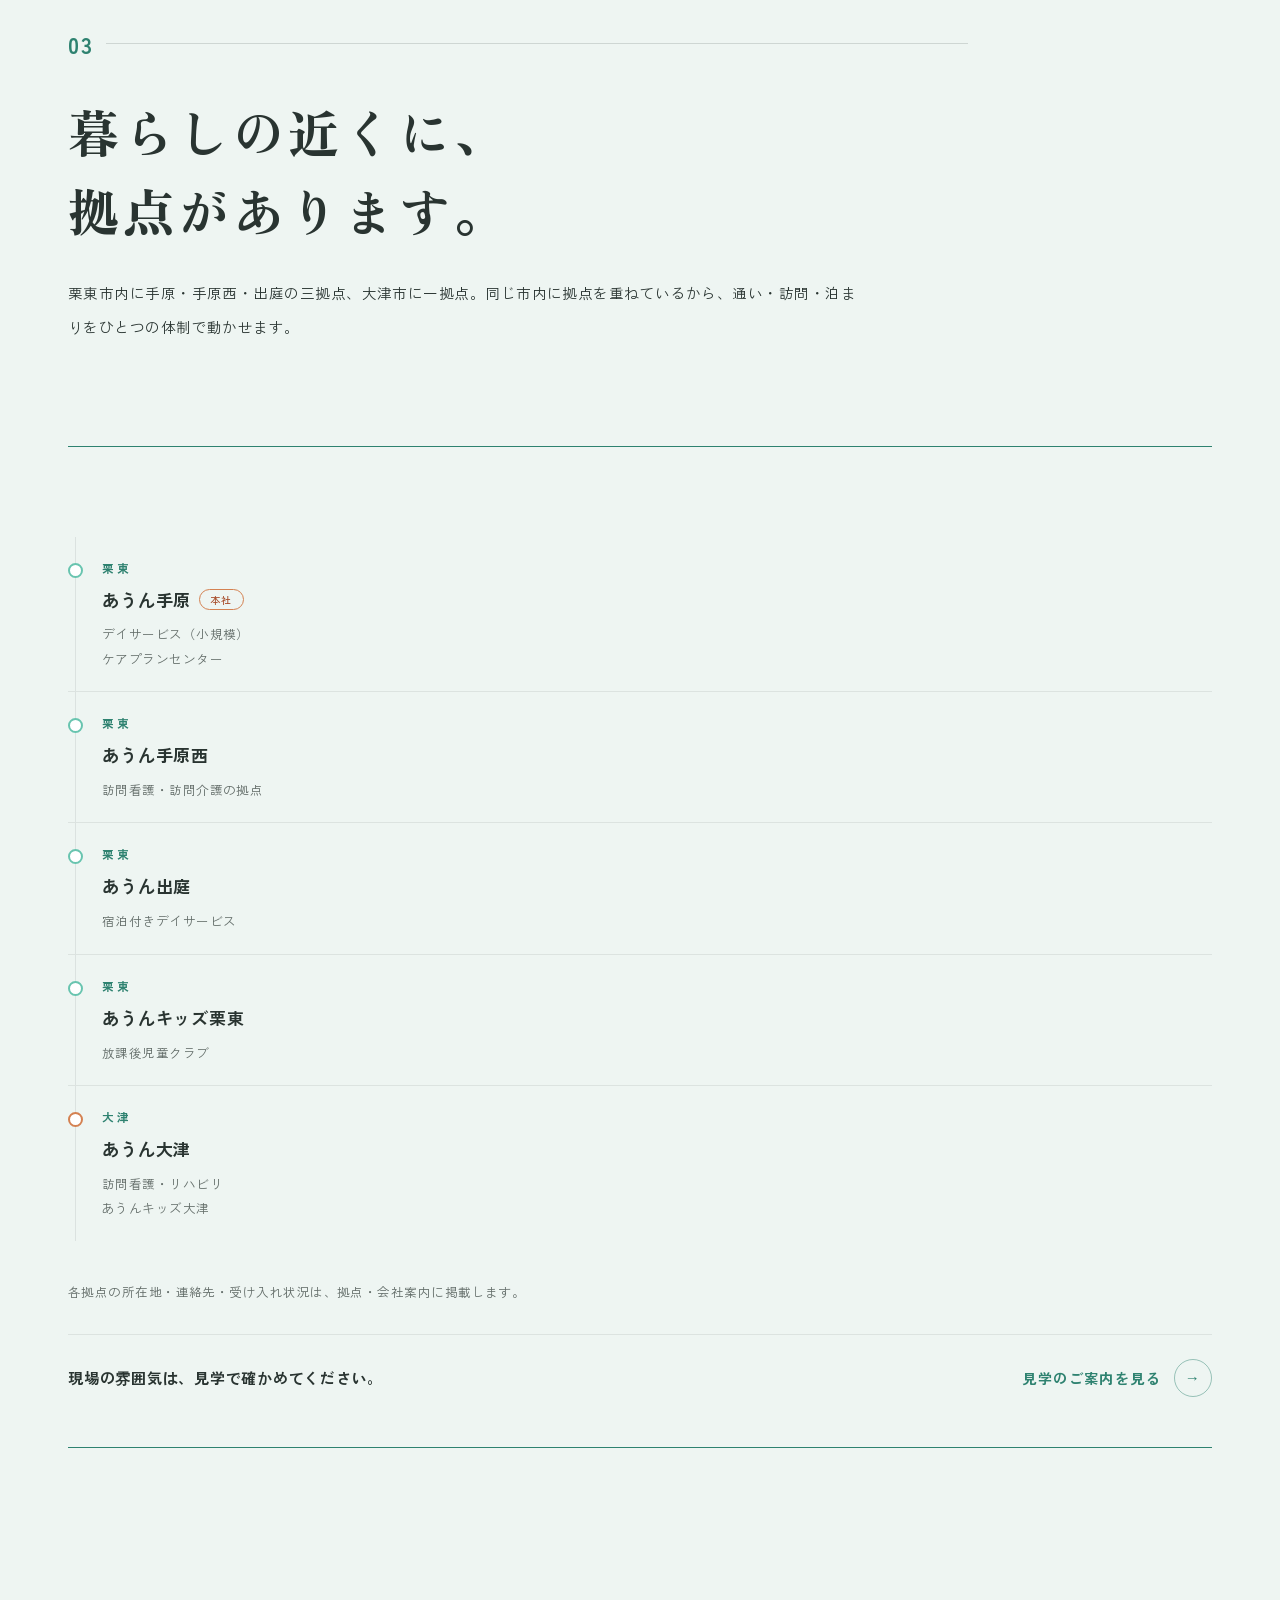
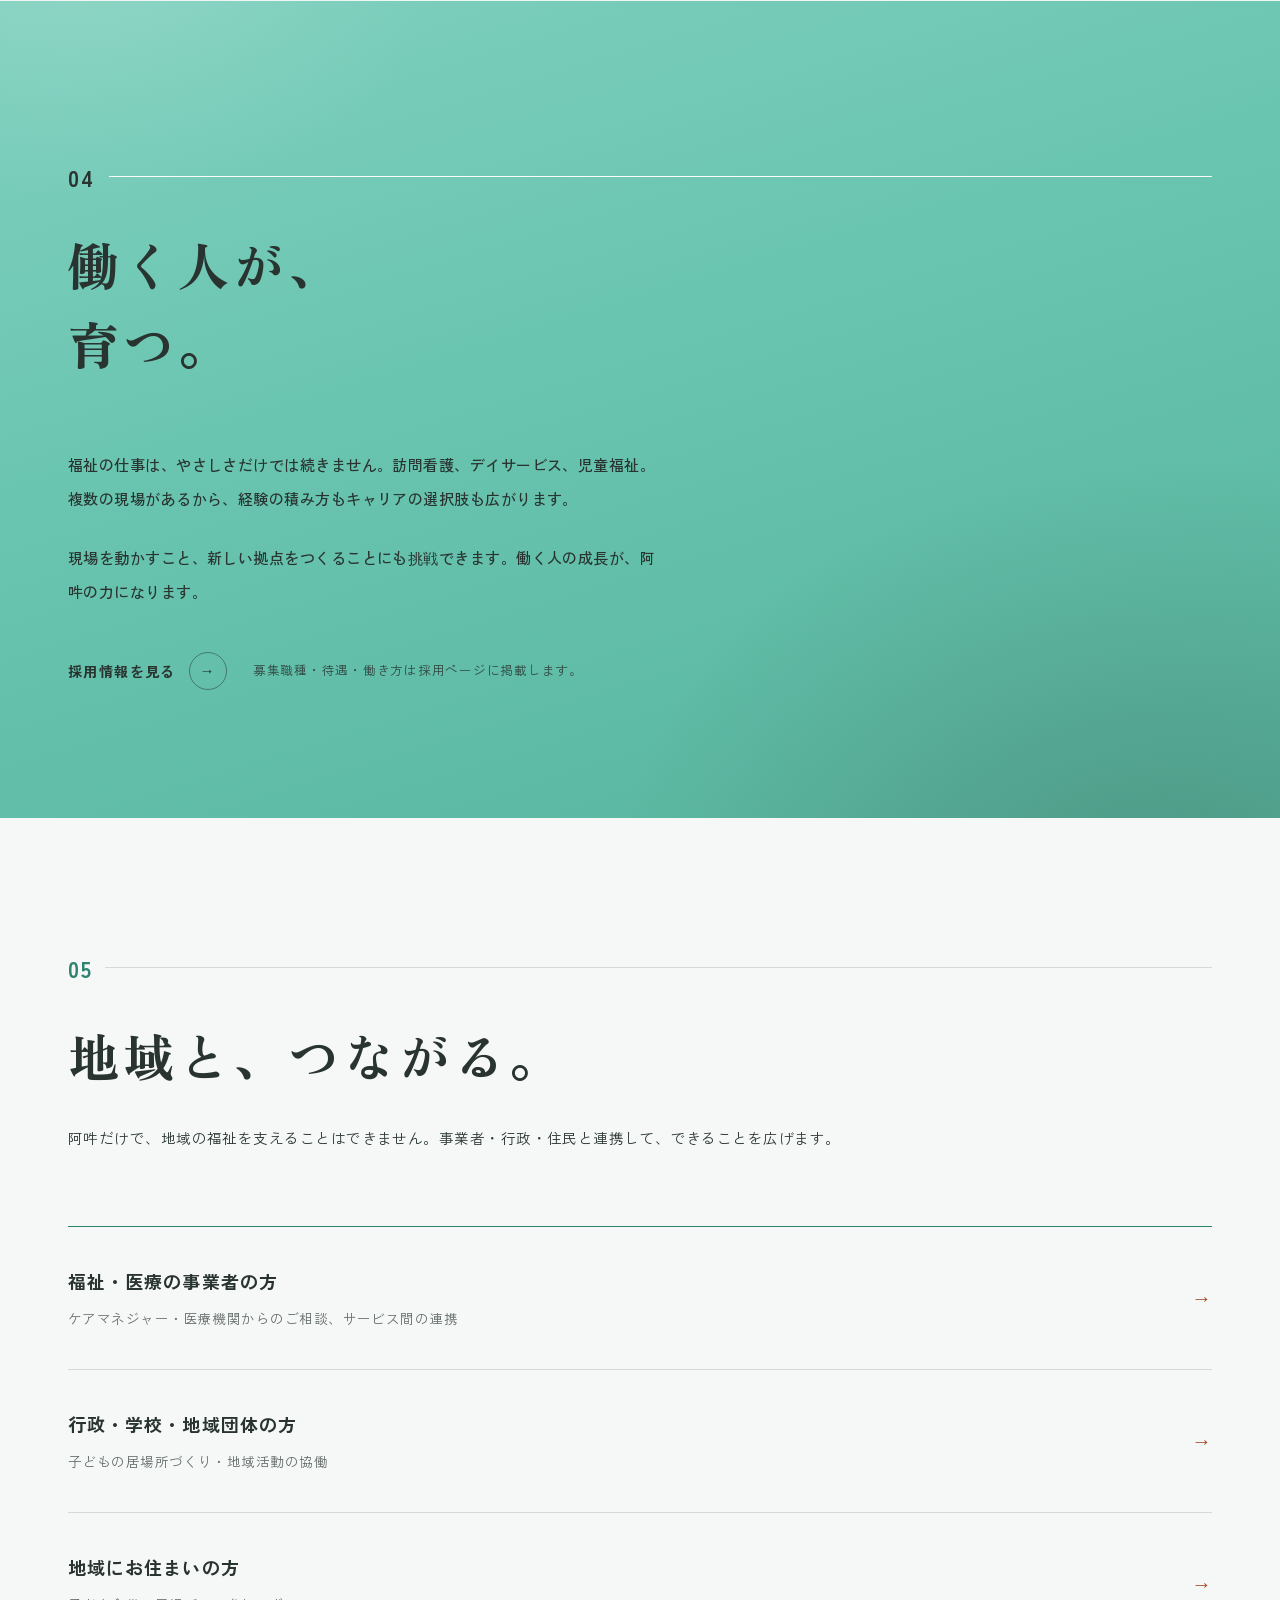
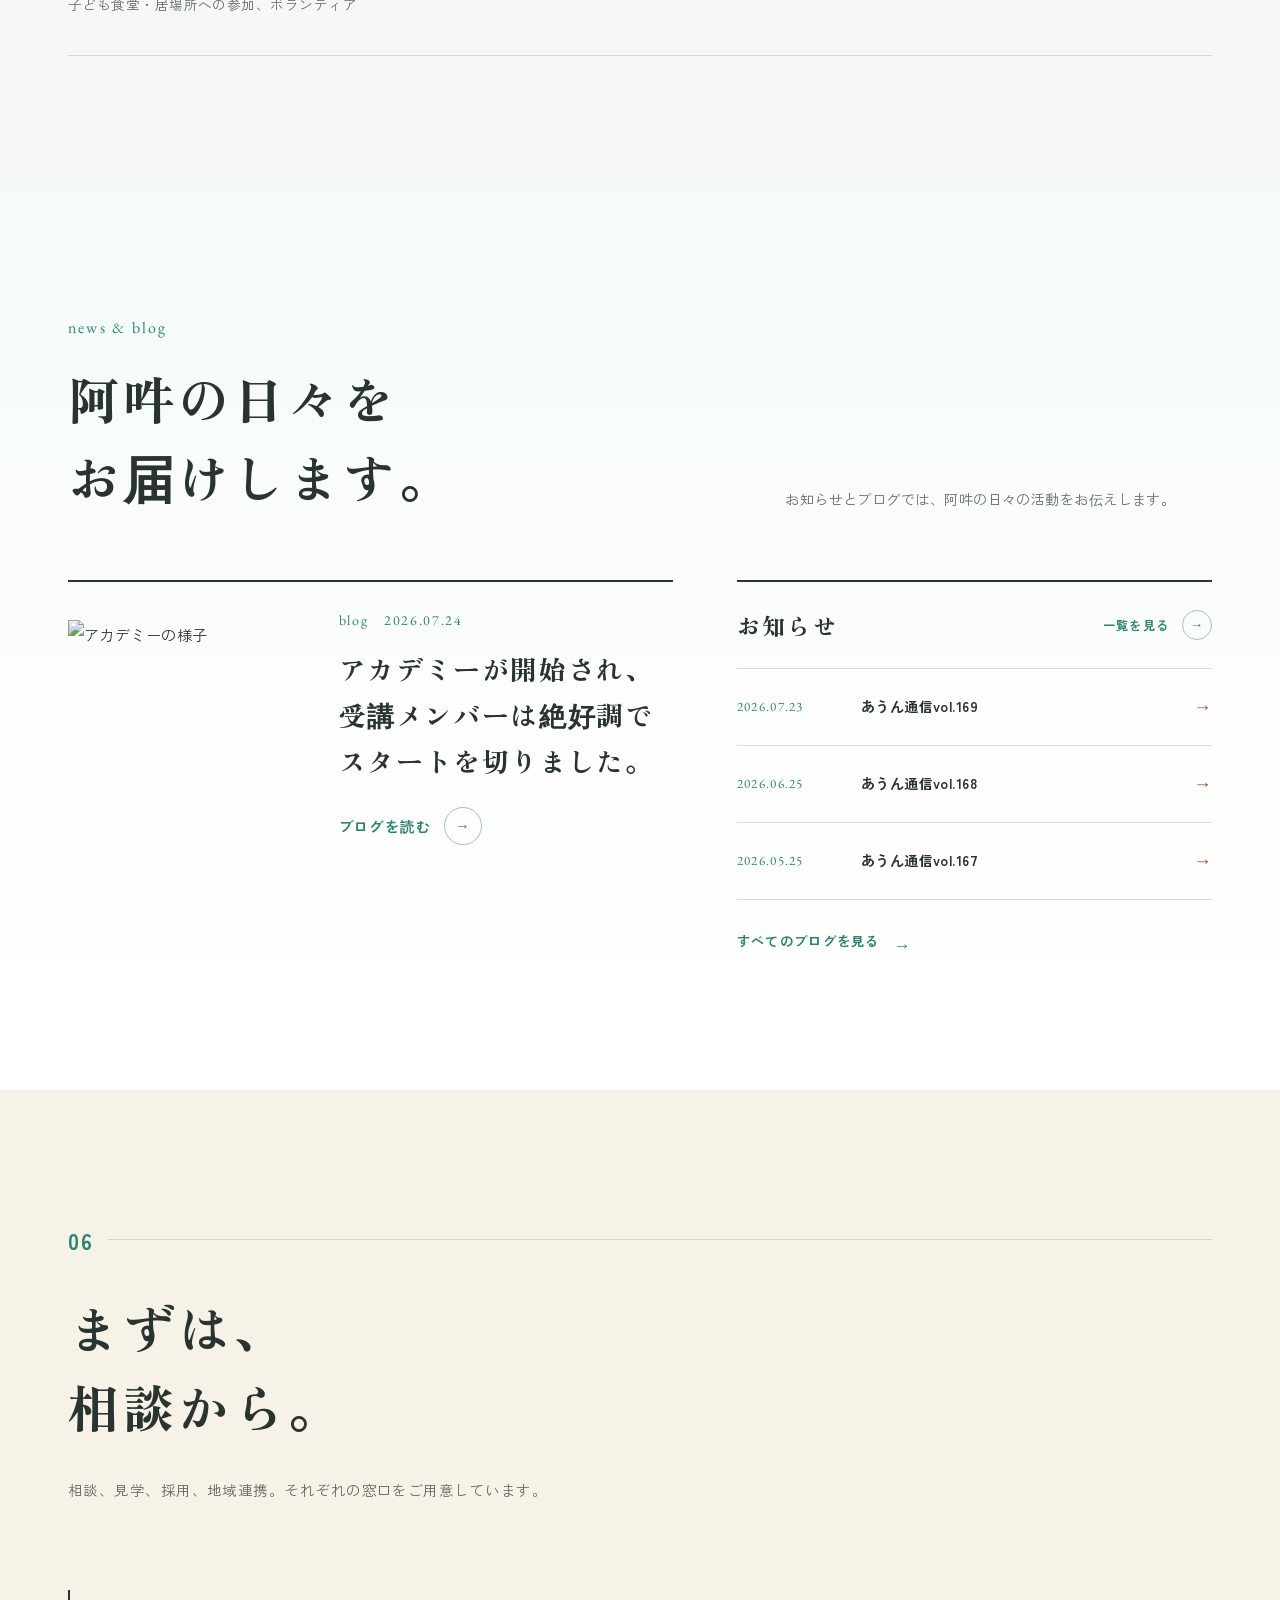
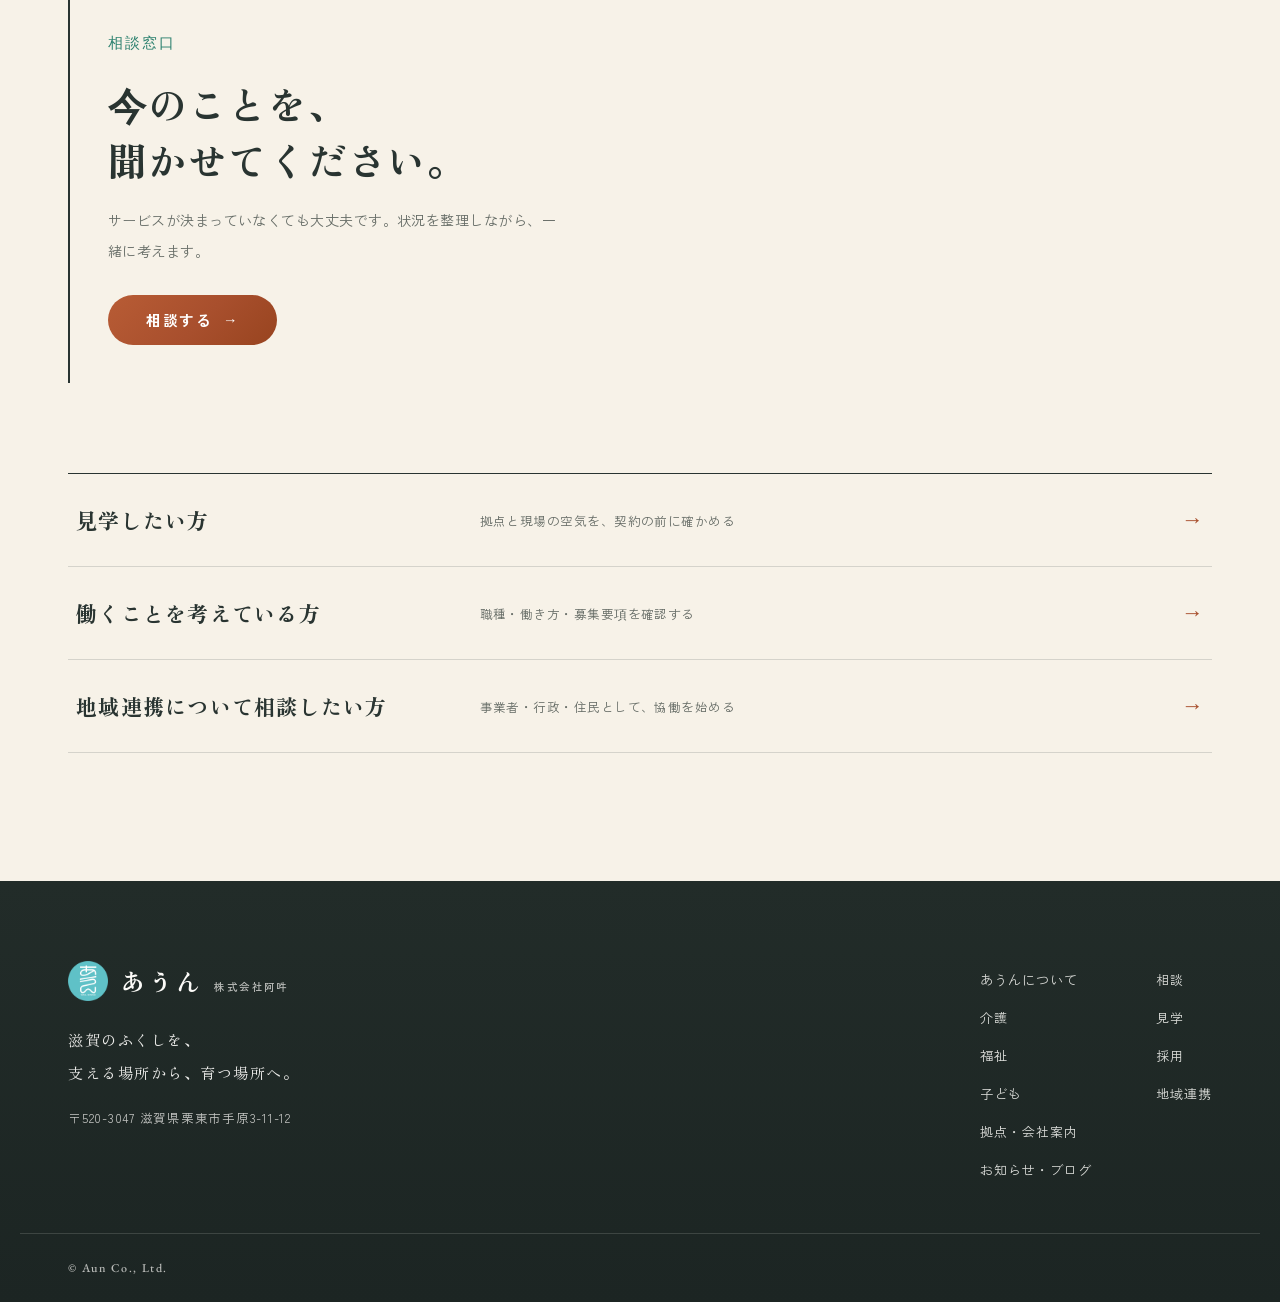
==== commit 43980c02: "FV背景のメッセージを更新" ====
--- a/docs/v2/index.html
+++ b/docs/v2/index.html
@@ -78,7 +78,7 @@
   <div class="aun-loader-mark"><img src="assets/logo.png" alt=""><span>AUN</span></div>
 </div>
 <section class="fv fv-new" id="top">
-  <div class="fv-aun-marquee" aria-hidden="true"><span>AUN AUN AUN AUN AUN AUN</span><span>AUN AUN AUN AUN AUN AUN</span></div>
+  <div class="fv-aun-marquee" aria-hidden="true"><span>TOTAL SERVICE　TOTAL SERVICE　TOTAL SERVICE</span><span>TOTAL SERVICE　TOTAL SERVICE　TOTAL SERVICE</span></div>
   <div class="fv-copy-flow">
     <div class="fv-flow-row fv-flow-row--one">
       <span class="fv-flow-copy fx fx-rise">滋賀のふくしを、</span>
